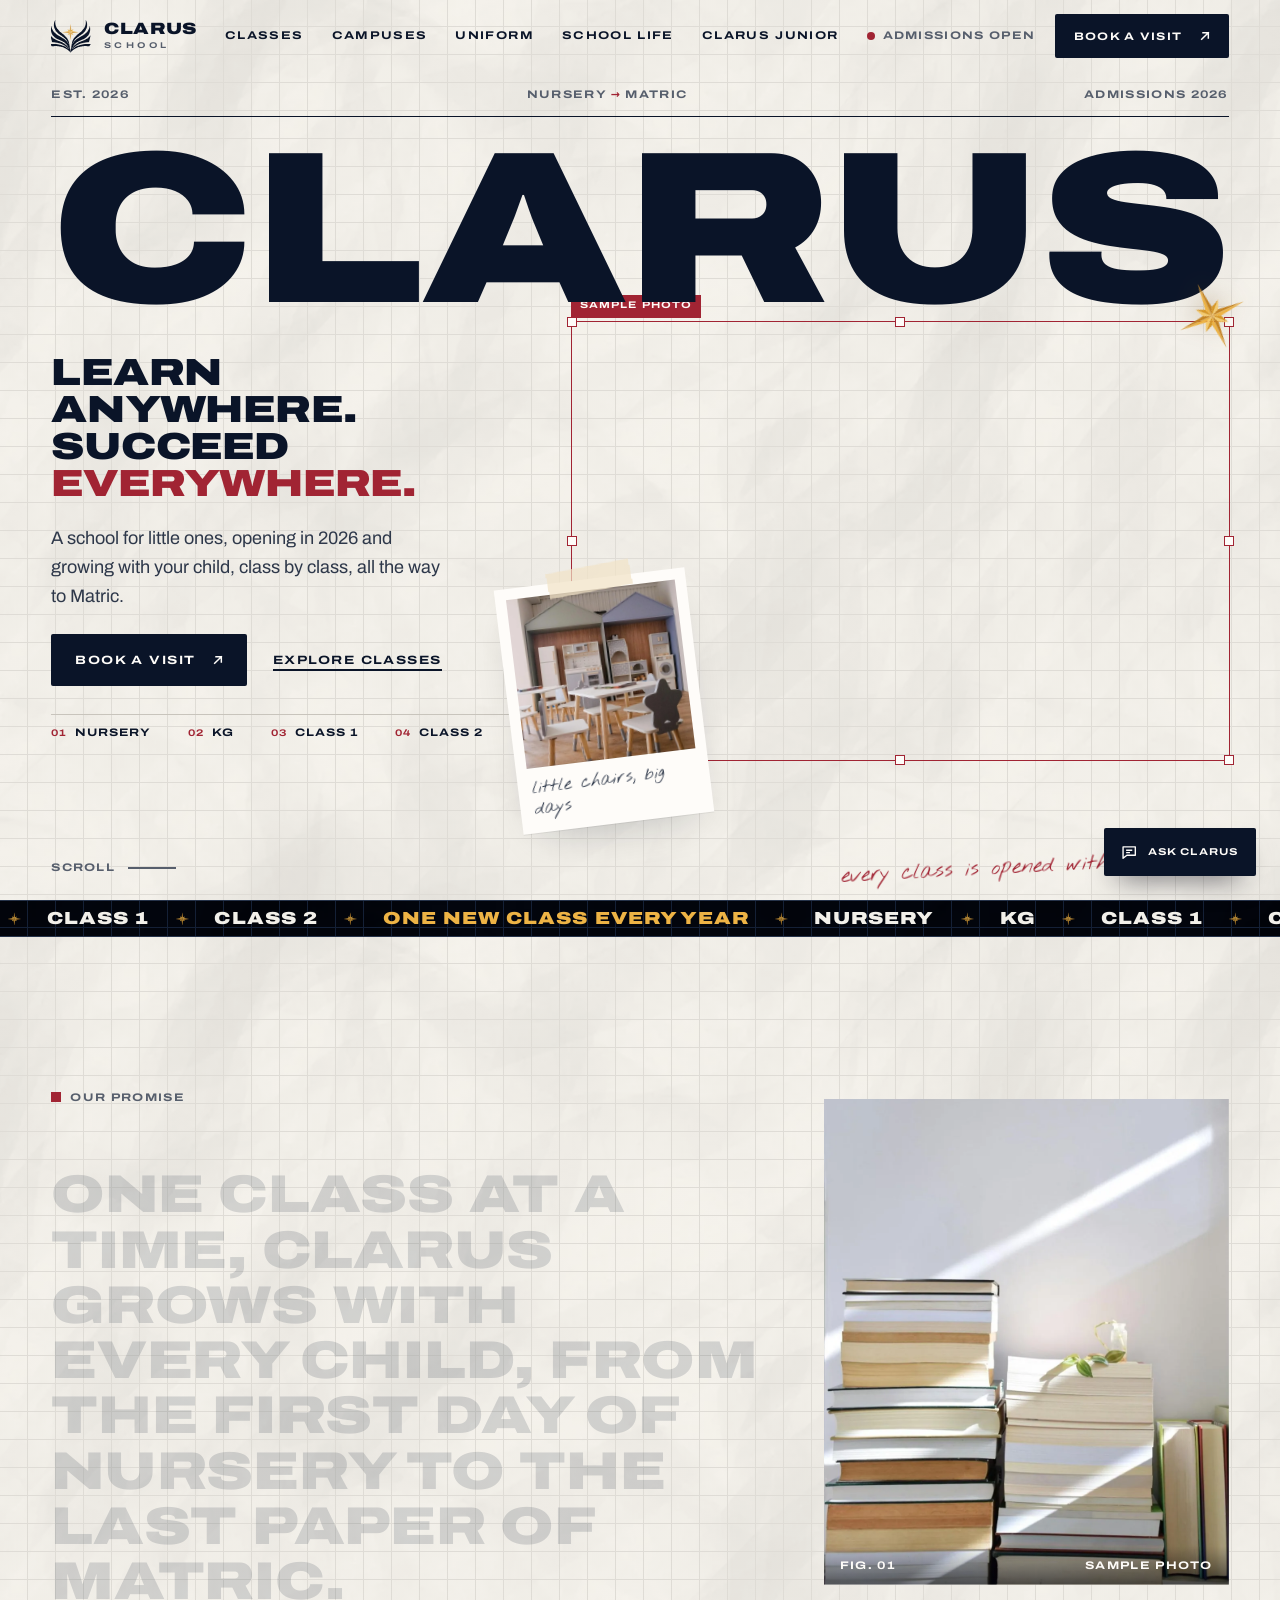
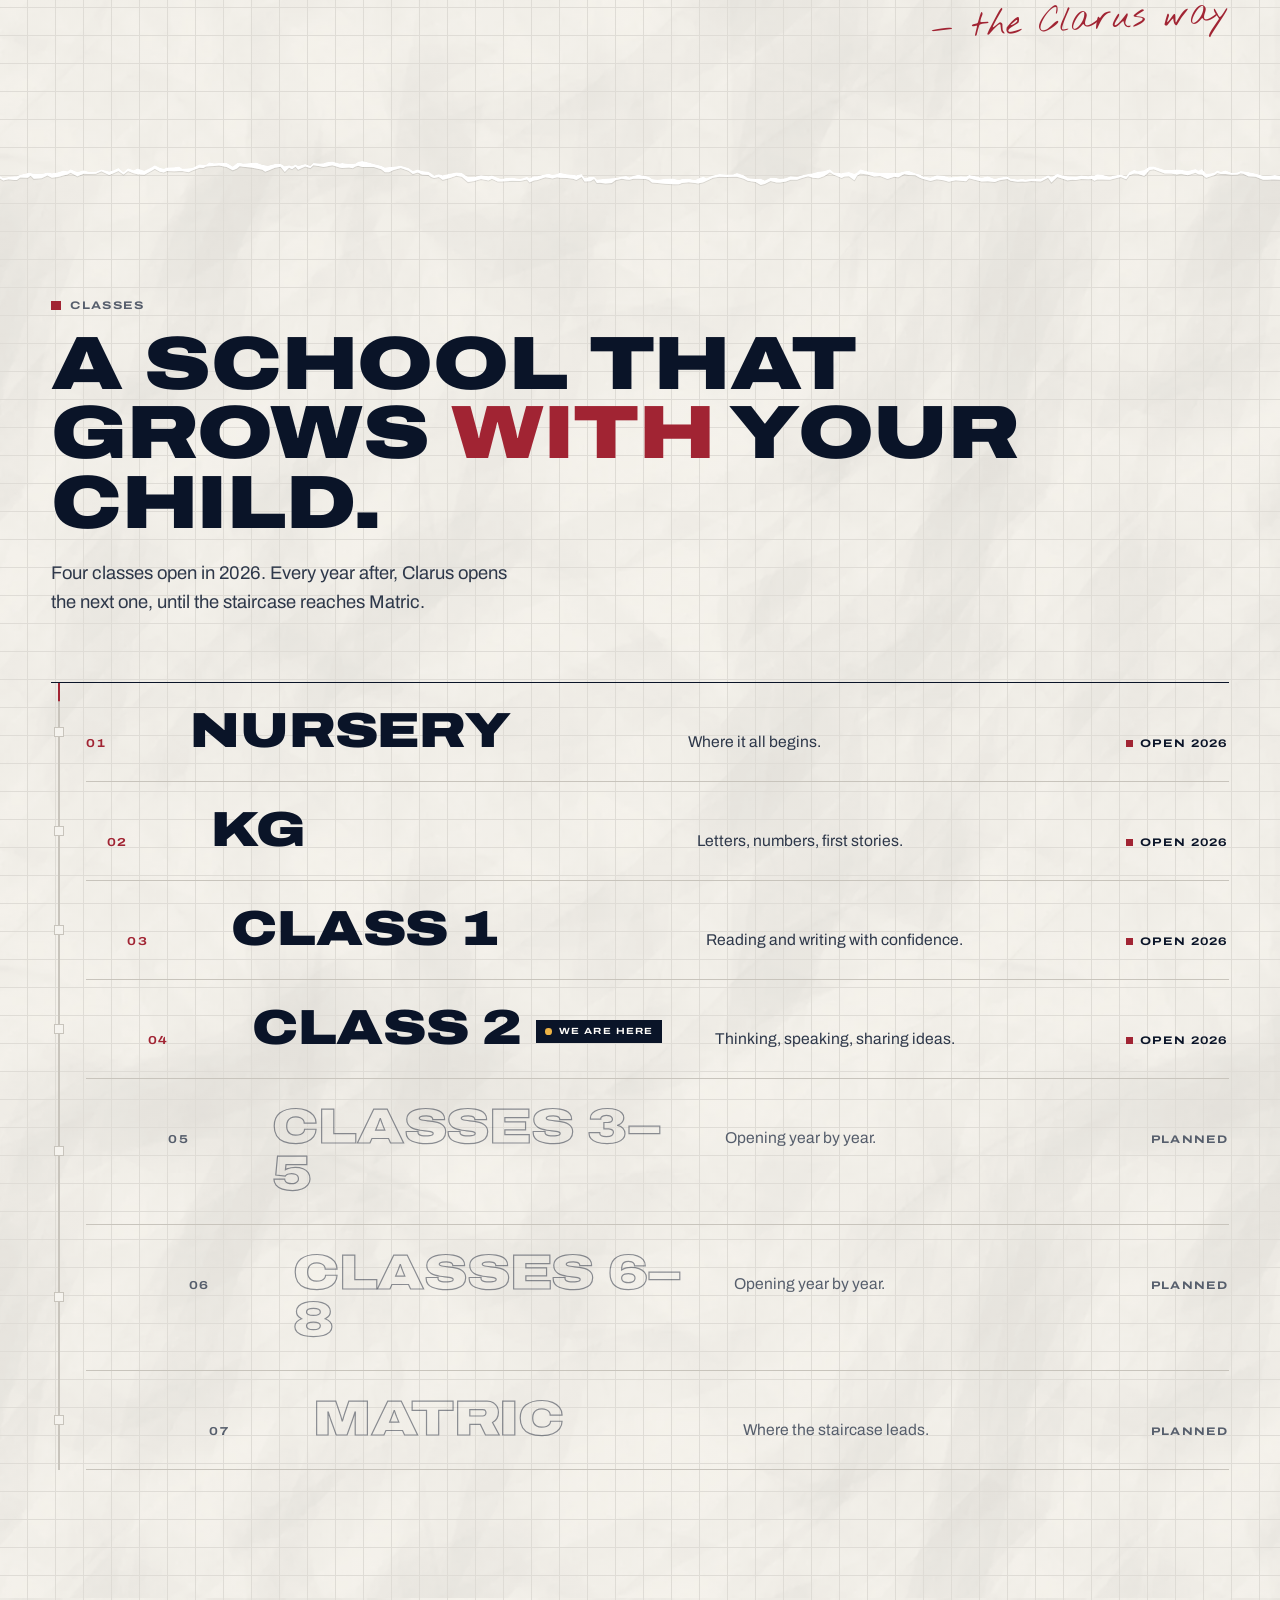
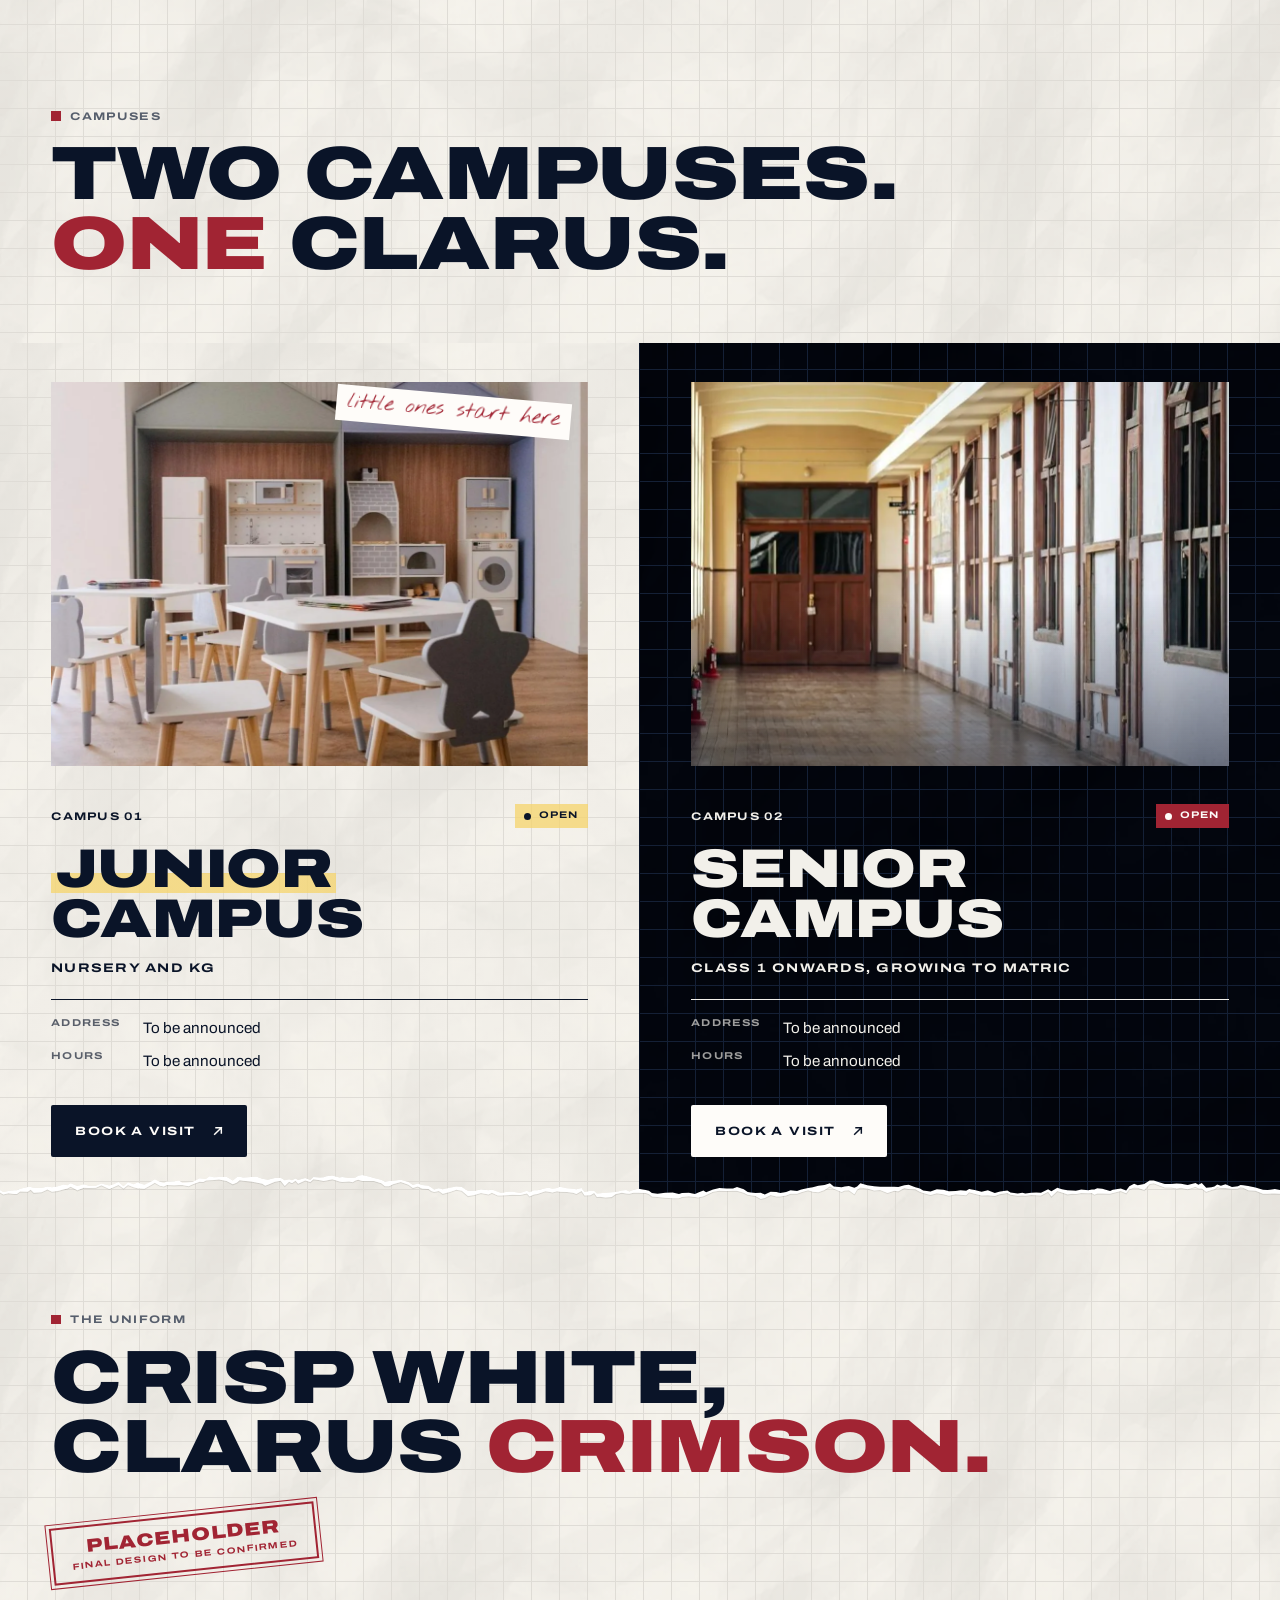
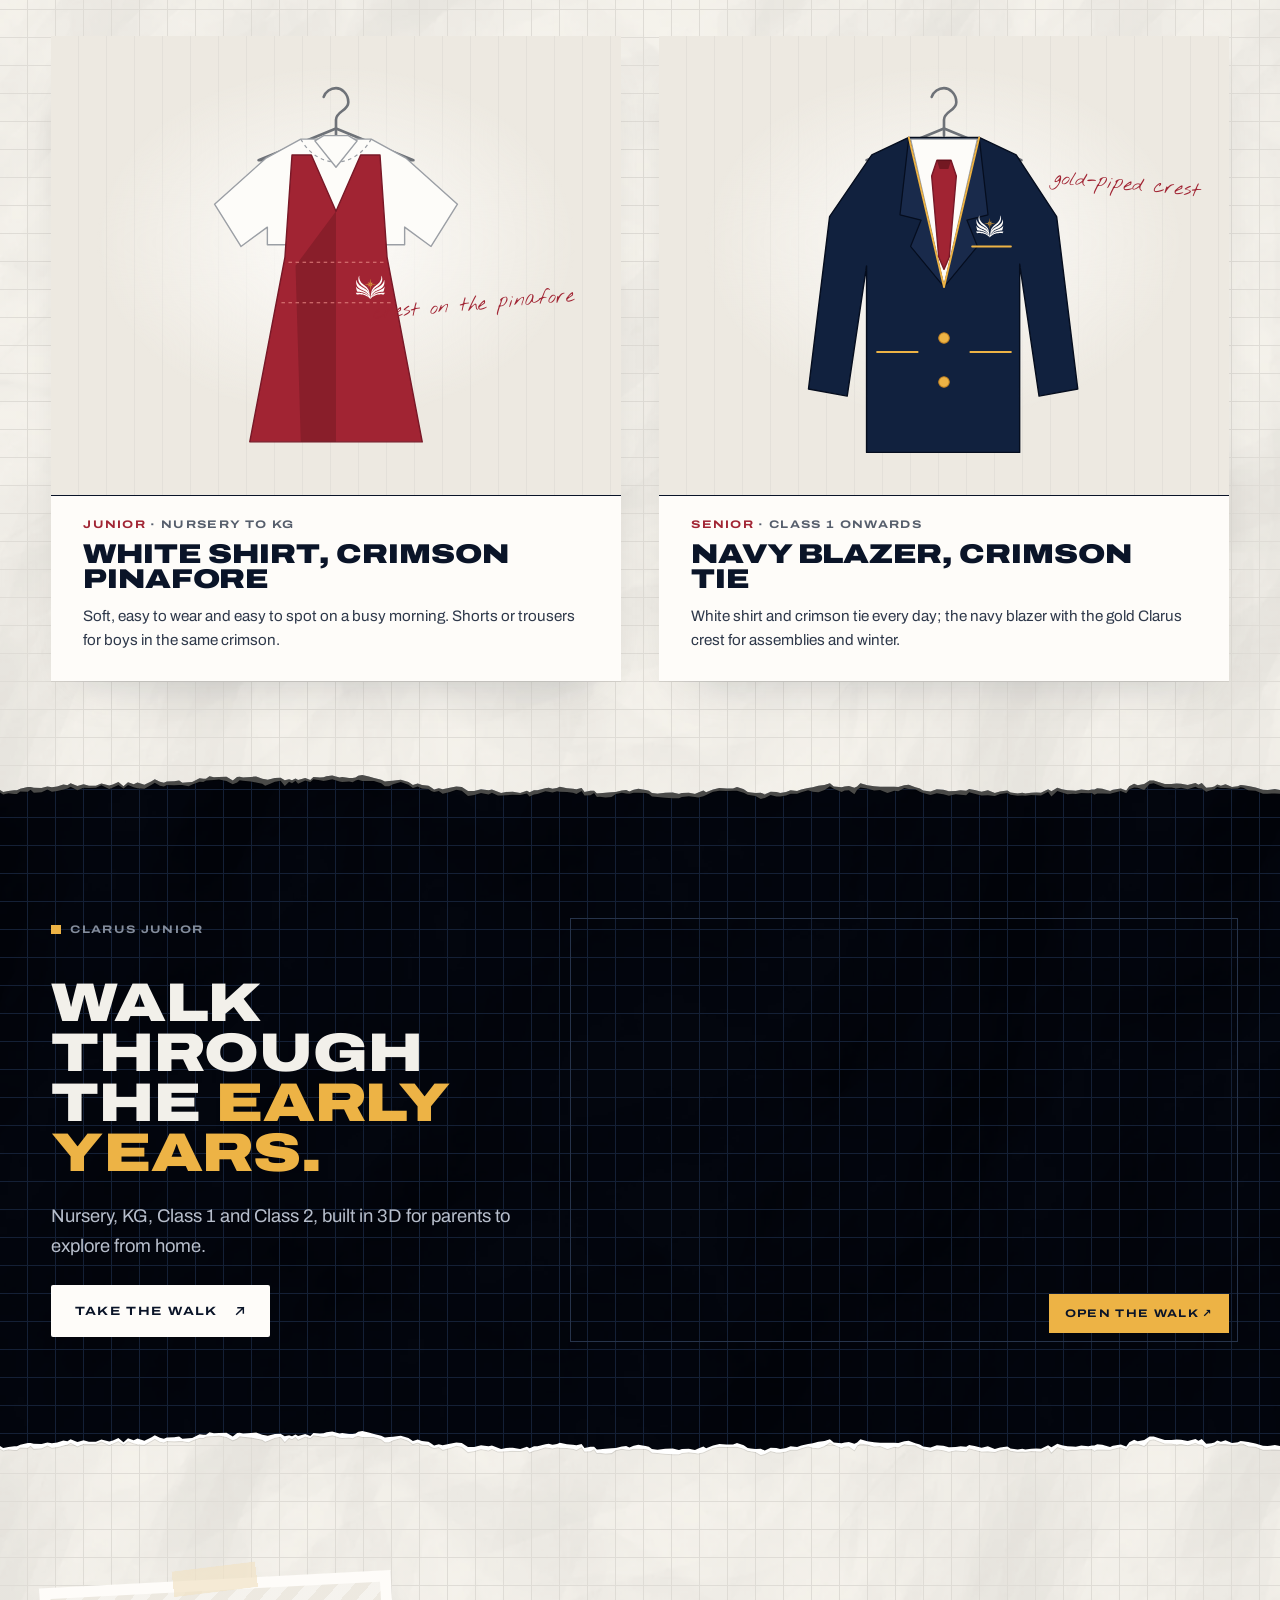
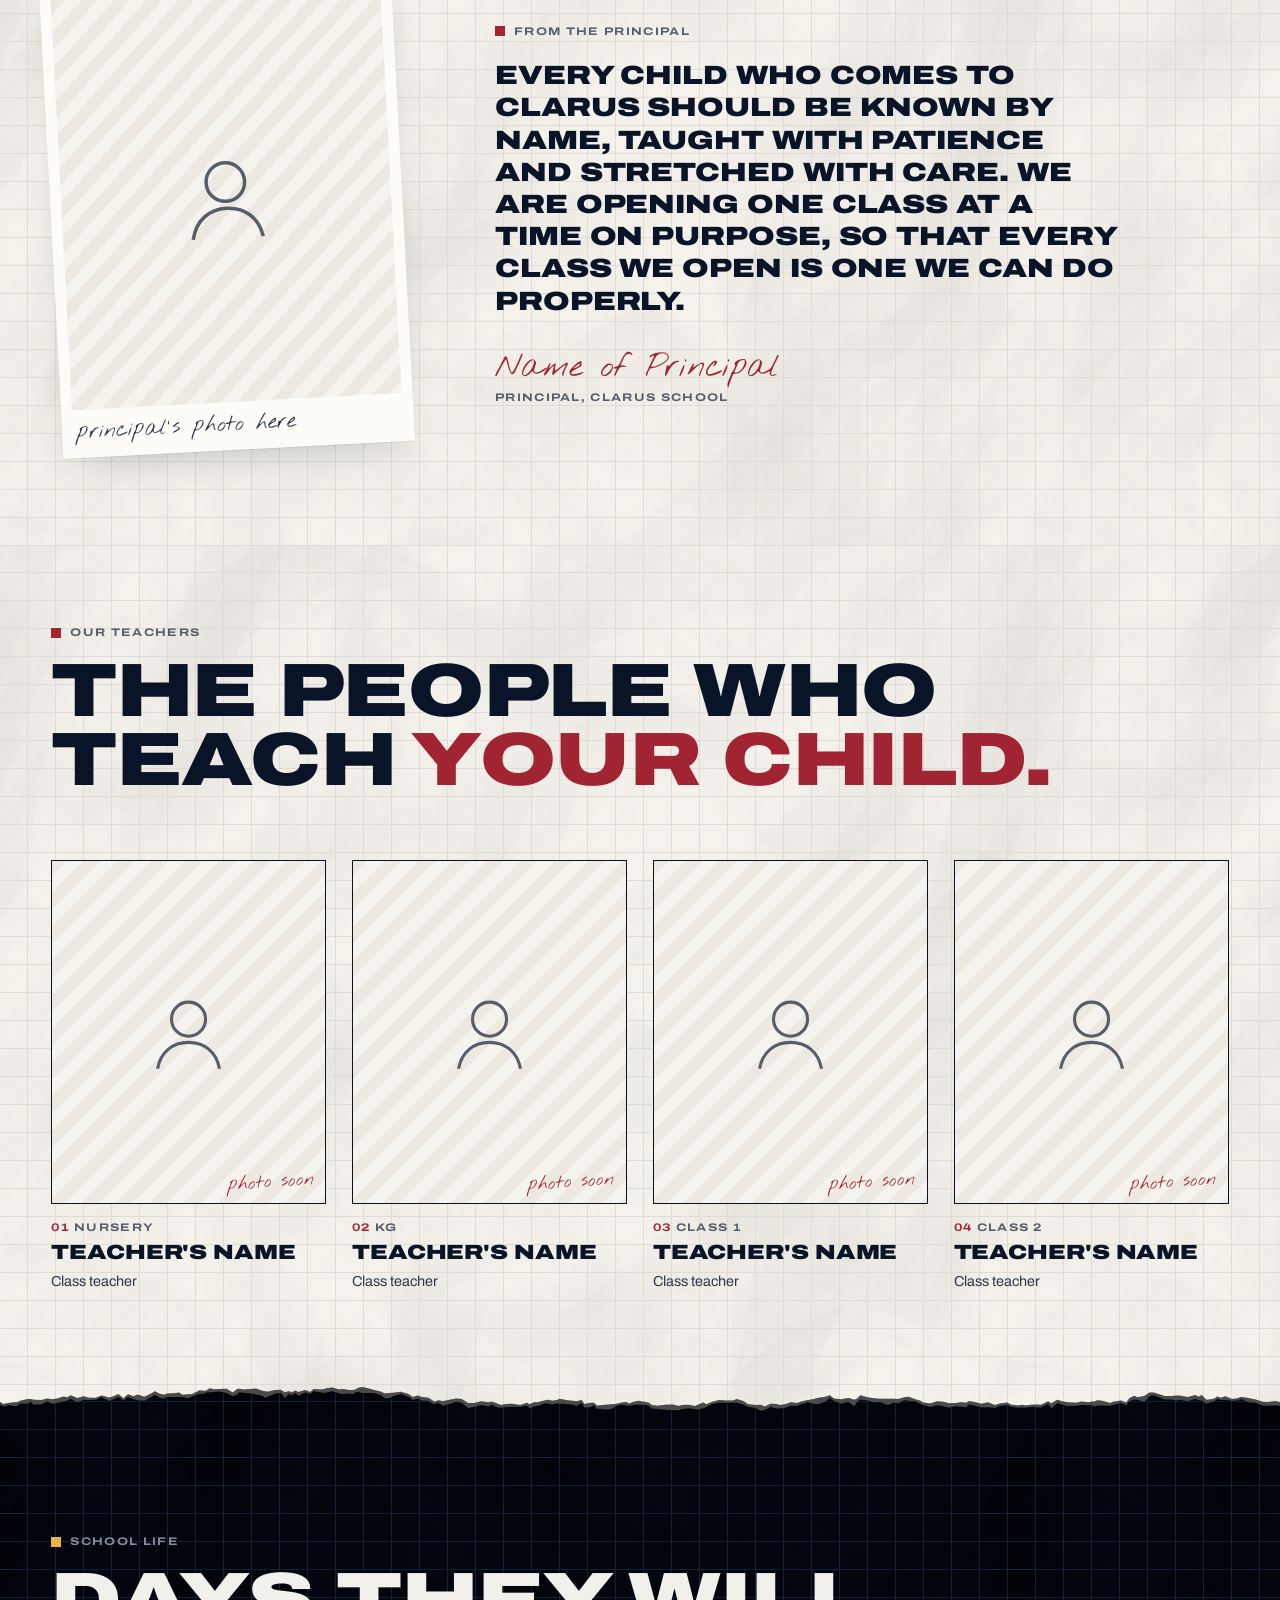
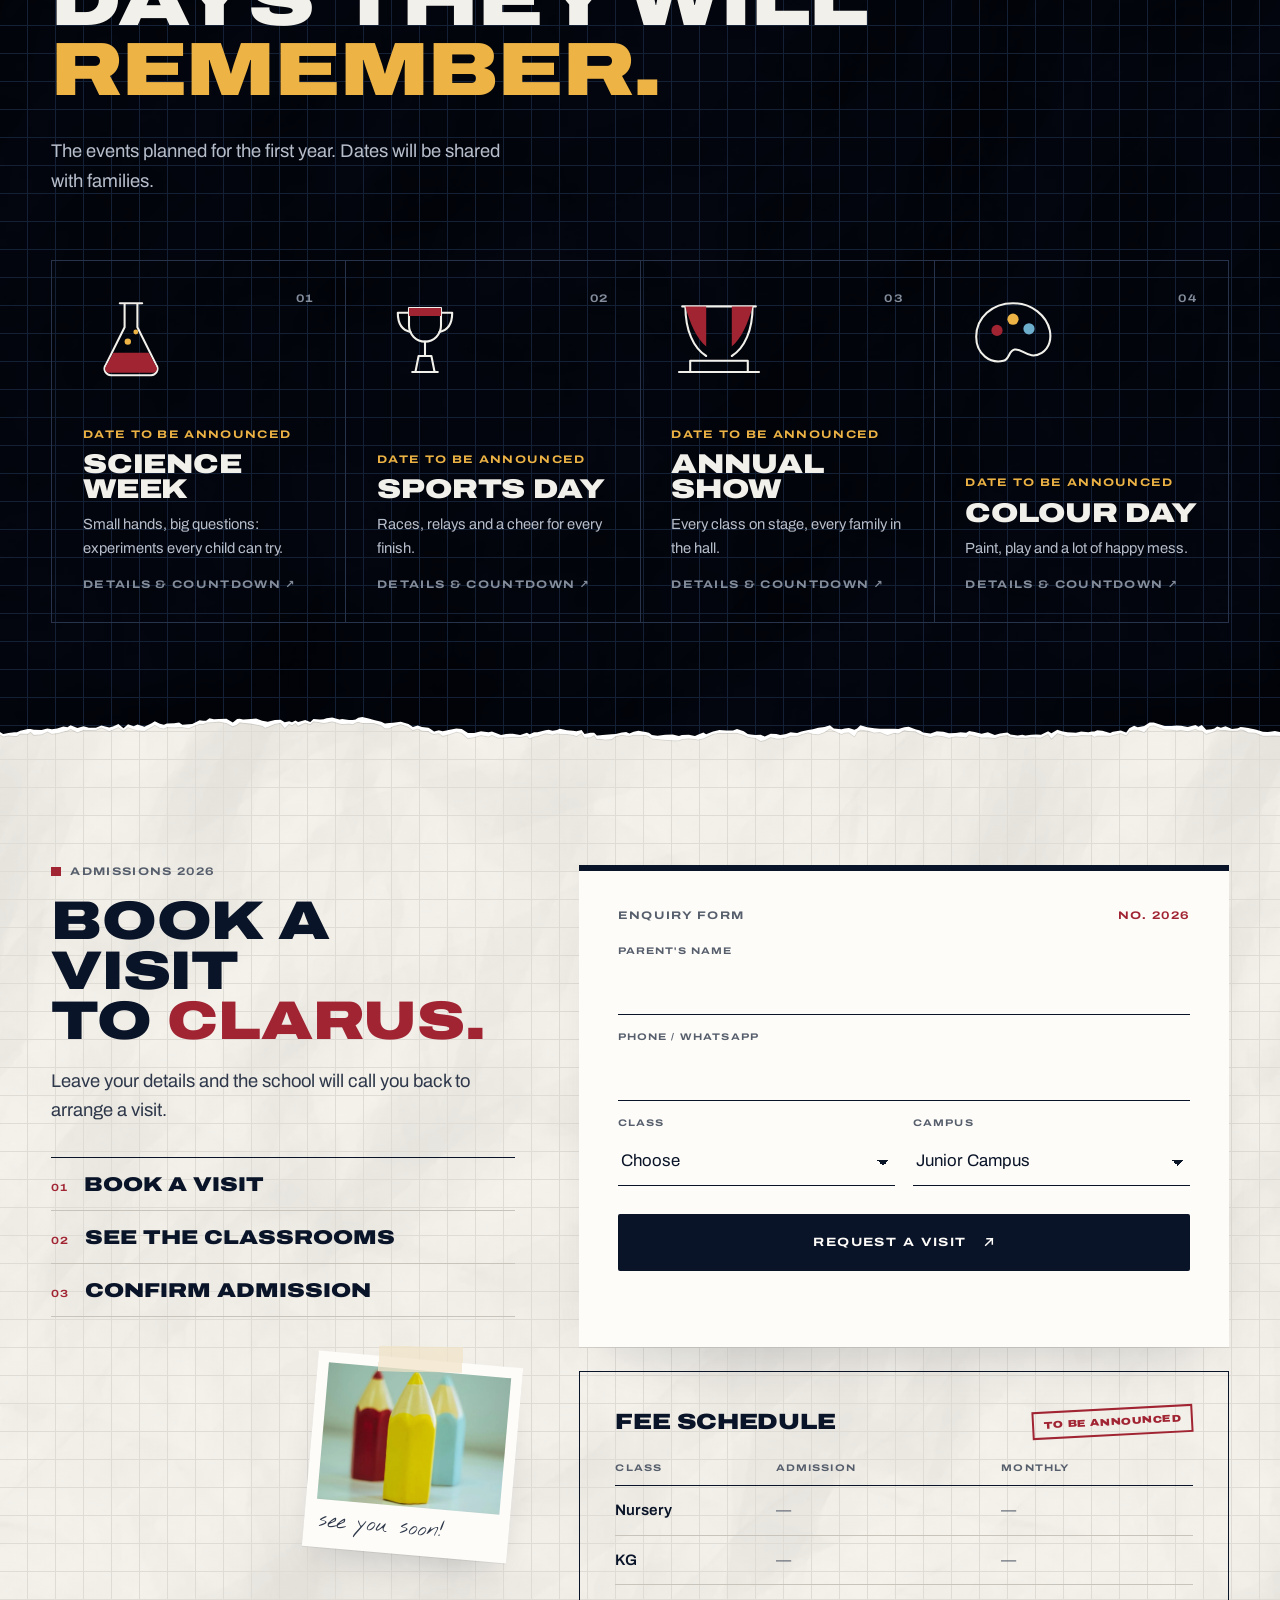
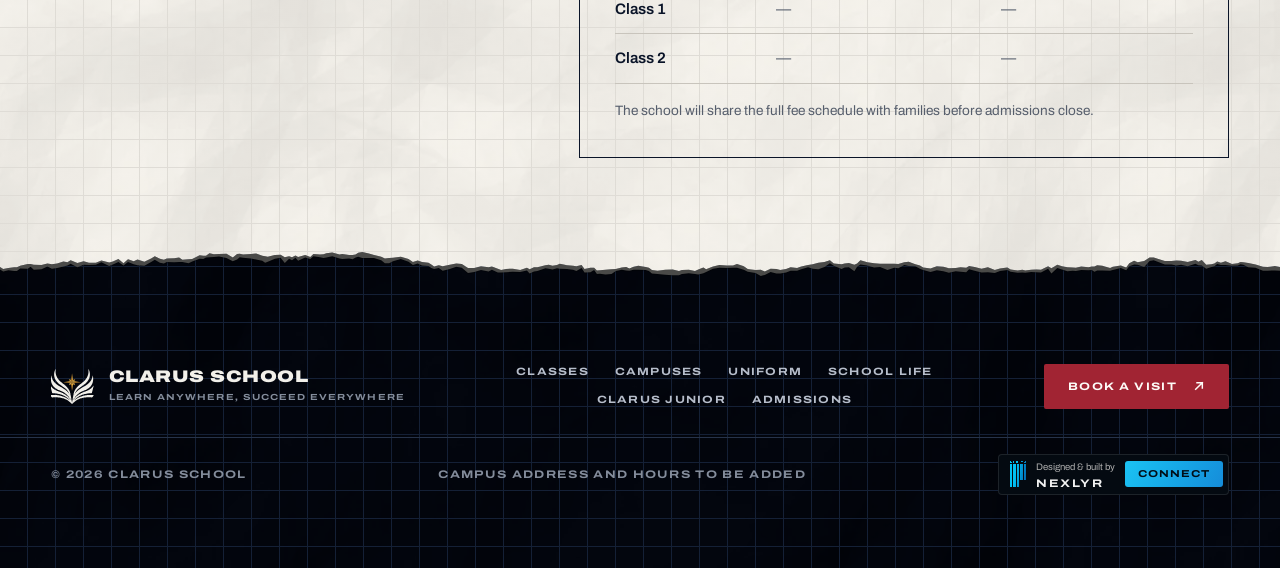
==== index.html @ 959cdb58 "Shared navbar, footer and chat on both pages; Junior walk restyled; classes index; event pop-ups - O" ====
<!DOCTYPE html>
<html lang="en">
<head>
<meta charset="utf-8">
<meta name="viewport" content="width=device-width, initial-scale=1, viewport-fit=cover">
<meta name="robots" content="noindex, nofollow">
<title>Clarus School · Learn Anywhere, Succeed Everywhere</title>
<meta name="description" content="Clarus School. Nursery to Class 2, opening 2026 and growing class by class to Matric. Book a campus visit.">
<meta name="theme-color" content="#F4F1EA">
<link rel="canonical" href="https://clarus.nexlyr.solutions/">
<meta property="og:type" content="website">
<meta property="og:site_name" content="Clarus School">
<meta property="og:locale" content="en_PK">
<meta property="og:url" content="https://clarus.nexlyr.solutions/">
<meta property="og:title" content="Clarus School · Learn Anywhere, Succeed Everywhere">
<meta property="og:description" content="Clarus School. Nursery to Class 2, opening 2026 and growing class by class to Matric. Book a campus visit.">
<meta property="og:image" content="https://clarus.nexlyr.solutions/assets/og.jpg">
<meta property="og:image:secure_url" content="https://clarus.nexlyr.solutions/assets/og.jpg">
<meta property="og:image:type" content="image/jpeg">
<meta property="og:image:width" content="1200">
<meta property="og:image:height" content="630">
<meta property="og:image:alt" content="Clarus School logo: an open book with a gold star, and the words Learn anywhere, succeed everywhere">
<meta name="twitter:card" content="summary_large_image">
<meta name="twitter:title" content="Clarus School · Learn Anywhere, Succeed Everywhere">
<meta name="twitter:description" content="Clarus School. Nursery to Class 2, opening 2026 and growing class by class to Matric. Book a campus visit.">
<meta name="twitter:image" content="https://clarus.nexlyr.solutions/assets/og.jpg">
<link rel="icon" href="/favicon.ico" sizes="48x48">
<link rel="icon" href="/assets/favicon.svg" type="image/svg+xml">
<link rel="apple-touch-icon" href="/apple-touch-icon.png">
<link rel="manifest" href="/site.webmanifest">
<meta name="application-name" content="Clarus School">
<meta name="apple-mobile-web-app-title" content="Clarus">
<script type="application/ld+json">
{"@context":"https://schema.org","@type":"School","name":"Clarus School","url":"https://clarus.nexlyr.solutions/","logo":"https://clarus.nexlyr.solutions/assets/icon-512.png","image":"https://clarus.nexlyr.solutions/assets/og.jpg","slogan":"Learn anywhere, succeed everywhere","foundingDate":"2026","description":"Nursery to Class 2, growing class by class to Matric."}
</script>
<!-- the opening plays once per visit; reduced-motion visitors skip it -->
<script>
(function(){var d=document.documentElement,seen;try{seen=sessionStorage.getItem('clarus-opened')}catch(e){}
d.classList.add('js');if(seen||matchMedia('(prefers-reduced-motion: reduce)').matches)d.classList.add('no-opening');else d.classList.add('opening');})();
</script>
<link rel="preload" href="fonts/archivo-wide-900.woff2" as="font" type="font/woff2" crossorigin>
<link rel="preload" href="fonts/archivo-wide-700.woff2" as="font" type="font/woff2" crossorigin>
<link rel="preload" href="fonts/archivo-400.woff2" as="font" type="font/woff2" crossorigin>
<link rel="preload" as="image" href="assets/photos/classroom-sun.webp" media="(min-width:821px)">
<link rel="preload" as="image" href="assets/photos/classroom-sun-m.webp" media="(max-width:820px)">
<link rel="stylesheet" href="vendor/lenis/lenis.css">
<link rel="stylesheet" href="css/clarus.css">
</head>
<body data-page="home">
<svg class="defs" aria-hidden="true" focusable="false"><defs><path id="cb1" pathLength="100" d="M223.4 295.7C215.9 288.3 214.6 286.9 214.7 286.4C214.8 285.5 213.9 283.0 212.6 280.3C208.7 272.8 207.3 270.3 204.4 265.8C202.3 262.7 201.6 261.7 199.9 259.3C195.8 253.6 183.7 240.7 178.4 236.4C175.2 233.8 175.0 233.6 172.7 231.6C170.4 229.7 168.7 228.5 163.9 224.9C162.1 223.6 160.3 222.3 160.0 222.0C159.2 221.3 156.3 219.4 155.2 218.7C154.3 218.2 153.4 217.6 151.4 216.1C147.1 213.0 142.9 210.2 140.9 208.9C140.2 208.5 139.1 207.7 138.4 207.2C137.7 206.7 136.8 206.0 136.4 205.7C136.0 205.5 134.9 204.7 134.1 204.2C132.5 203.1 128.5 200.3 126.8 198.9C126.3 198.6 125.5 198.0 125.0 197.6C124.5 197.3 123.7 196.7 123.2 196.3C122.7 195.9 121.4 195.0 120.3 194.2C118.1 192.6 113.1 188.7 111.6 187.4C104.0 180.9 96.9 173.8 92.3 168.4C90.8 166.7 89.4 165.0 89.0 164.6C88.7 164.2 88.2 163.6 87.9 163.2C87.6 162.9 86.4 161.3 85.2 159.7C84.0 158.2 82.7 156.5 82.4 156.0C81.3 154.6 78.4 150.0 77.4 148.1C76.9 147.2 76.3 146.2 76.1 146.0C75.5 145.3 71.7 137.7 69.7 133.5C68.5 131.0 66.5 125.9 66.5 125.5C66.5 125.3 66.3 124.7 66.0 124.0C65.8 123.4 65.2 121.6 64.8 120.0C64.3 118.4 63.8 116.6 63.6 115.9C59.9 103.3 59.3 82.1 62.3 68.8C62.4 68.1 62.7 66.8 62.9 65.9C63.4 62.9 64.6 58.8 66.3 54.0C66.4 53.5 66.8 52.7 67.0 52.1C67.2 51.6 67.8 50.2 68.2 49.0C70.9 42.1 74.3 36.3 75.7 36.3C77.3 36.2 77.3 36.3 76.4 41.6C76.1 43.5 75.6 46.2 75.5 47.6C75.1 50.6 74.9 65.9 75.3 68.1C75.4 69.0 75.6 70.9 75.8 72.5C76.0 75.4 77.1 82.3 77.5 84.1C80.6 97.3 85.4 110.1 91.3 120.2C91.8 121.1 92.7 122.9 93.4 124.1C95.0 126.7 96.3 128.7 101.9 136.3C107.1 143.3 116.2 153.4 122.5 159.2C124.2 160.8 126.7 163.1 128.0 164.4C129.3 165.6 131.1 167.2 132.0 167.9C132.8 168.6 134.2 169.7 135.0 170.5C135.9 171.3 136.7 172.0 137.0 172.1C137.2 172.2 138.1 173.0 139.0 173.7C140.0 174.5 141.3 175.6 142.0 176.1C142.7 176.7 143.7 177.5 144.2 177.9C145.7 179.3 145.9 179.5 146.7 179.9C147.1 180.2 148.5 181.3 149.8 182.4C154.1 185.8 159.2 189.8 160.9 191.0C161.1 191.2 161.8 191.7 162.3 192.1C162.8 192.5 164.1 193.6 165.1 194.4C166.2 195.2 167.4 196.2 167.8 196.6C168.6 197.3 171.3 199.6 172.8 200.7C181.5 207.4 194.0 220.1 200.8 229.0C203.4 232.3 205.1 234.6 205.5 235.2C206.4 236.5 209.2 240.7 210.0 242.0C210.5 242.8 211.2 244.0 211.7 244.8C213.3 247.2 215.2 250.4 215.6 251.1C215.8 251.5 216.9 253.8 218.1 256.2C219.2 258.5 220.3 260.8 220.5 261.2C220.6 261.6 221.1 262.8 221.6 264.0C223.4 268.2 224.9 272.4 225.9 275.9C226.1 276.7 226.5 277.8 226.7 278.4C227.1 279.6 228.2 283.9 228.4 284.8C228.5 285.1 228.8 286.5 229.1 287.9C229.4 289.2 230.1 292.3 230.5 294.8C230.9 297.2 231.4 299.6 231.5 300.2C231.9 302.4 232.2 304.3 232.2 304.4C232.1 304.4 228.2 300.5 223.4 295.7Z"/><path id="cb2" pathLength="100" d="M233.4 345.2C226.1 338.0 226.1 338.0 223.8 338.0C221.6 338.0 221.5 338.0 221.3 337.3C221.2 336.9 220.1 334.9 218.8 332.8C217.6 330.8 216.3 328.6 216.0 328.1C215.5 327.1 214.1 325.0 212.9 323.2C212.5 322.6 211.7 321.6 211.2 320.9C210.3 319.4 207.6 315.9 206.3 314.4C205.0 312.8 203.0 310.4 202.2 309.5C197.6 303.9 190.5 297.0 183.8 291.5C183.3 291.1 182.3 290.3 181.6 289.7C179.2 287.7 173.7 283.7 170.2 281.6C169.8 281.3 168.9 280.8 168.4 280.5C167.8 280.1 165.9 278.9 164.0 277.7C162.1 276.6 160.4 275.5 160.1 275.2C159.8 275.0 159.3 274.7 159.0 274.6C158.7 274.5 158.3 274.4 158.1 274.2C156.7 273.1 143.6 266.5 138.8 264.4C137.6 263.9 136.3 263.3 136.0 263.1C135.6 262.9 135.2 262.8 135.0 262.8C134.8 262.8 134.1 262.5 133.4 262.2C132.7 261.8 131.4 261.3 130.5 260.9C129.6 260.5 128.3 259.9 127.6 259.6C126.9 259.3 125.1 258.5 123.6 257.9C122.1 257.2 120.0 256.3 118.9 255.8C117.8 255.3 115.9 254.5 114.8 254.0C113.6 253.6 112.3 253.0 111.9 252.9C108.1 251.2 106.1 250.3 104.6 249.6C98.4 246.7 97.1 246.1 94.9 244.9C93.5 244.2 92.1 243.5 91.8 243.2C91.5 243.0 91.1 242.8 90.9 242.8C90.8 242.8 89.8 242.2 88.7 241.5C87.5 240.9 85.2 239.5 83.5 238.5C81.8 237.5 80.0 236.3 79.5 236.0C77.1 234.4 76.4 233.9 75.0 232.9C74.2 232.2 73.0 231.4 72.3 230.9C68.3 228.2 58.4 219.1 54.5 214.4C53.6 213.4 52.5 212.1 52.0 211.6C50.0 209.3 44.3 201.1 43.1 198.8C42.9 198.3 42.5 197.7 42.4 197.5C42.0 197.0 40.8 194.9 39.1 191.4C38.3 189.9 37.6 188.4 37.5 188.2C37.3 187.9 37.1 187.3 36.9 186.8C36.7 186.3 36.0 184.5 35.3 182.8C32.4 175.8 30.5 169.2 28.8 160.0C27.5 153.3 27.0 149.6 26.7 145.5C26.1 135.7 26.7 122.2 28.1 112.1C28.5 109.3 28.7 108.5 29.5 104.4C29.8 103.0 30.0 101.8 30.0 101.7C30.0 101.3 31.2 101.5 31.6 101.9C31.8 102.2 32.0 103.0 32.1 103.8C33.1 112.1 36.8 125.6 39.8 132.1C40.0 132.7 40.3 133.3 40.3 133.6C40.3 133.8 40.4 134.0 40.5 134.1C40.6 134.2 40.9 134.8 41.2 135.6C42.0 137.6 47.5 148.5 49.2 151.5C50.0 152.7 52.3 156.1 53.5 157.8C53.8 158.1 54.3 158.8 54.6 159.2C58.0 164.0 64.0 171.0 70.2 177.2C74.5 181.6 79.6 186.1 82.9 188.6C83.6 189.2 84.8 190.1 85.5 190.7C86.3 191.4 88.1 192.7 89.5 193.8C90.9 194.8 92.6 196.0 93.1 196.4C93.7 196.8 95.2 197.9 96.5 198.7C97.8 199.6 99.2 200.6 99.6 200.8C100.0 201.1 100.9 201.7 101.6 202.2C102.3 202.6 103.3 203.3 103.8 203.6C104.6 204.3 106.0 205.1 111.4 208.5C116.4 211.6 117.1 212.0 118.6 212.9C119.4 213.4 120.3 213.9 120.5 214.0C121.4 214.5 128.3 218.4 130.2 219.4C131.4 220.1 132.9 220.9 133.6 221.4C134.3 221.8 135.7 222.7 136.8 223.3C137.8 223.8 139.3 224.7 140.1 225.2C142.3 226.4 142.8 226.7 143.1 226.7C143.2 226.7 143.6 227.0 144.0 227.3C145.2 228.3 150.2 231.3 153.0 232.9C153.6 233.3 154.3 233.7 154.7 234.0C155.0 234.3 155.4 234.5 155.5 234.5C156.0 234.5 161.5 237.9 167.7 242.1C171.2 244.5 174.4 246.6 174.8 246.9C175.3 247.2 176.0 247.6 176.4 248.0C177.5 248.8 181.5 251.8 182.2 252.3C188.7 256.7 199.9 267.6 207.6 276.9C208.2 277.7 210.0 280.2 211.4 282.4C214.1 286.4 214.1 286.4 223.3 295.6C232.5 304.9 232.5 304.9 232.7 306.9C233.2 310.2 234.1 315.1 235.3 320.9C235.7 322.9 236.2 325.3 236.3 326.1C236.4 326.9 236.6 327.6 236.6 327.7C236.7 327.8 236.9 329.1 237.1 330.5C237.4 332.0 237.8 334.4 238.0 335.9C238.3 337.4 238.6 339.3 238.8 340.1C238.9 340.9 239.2 342.6 239.4 343.9C239.6 345.1 239.8 347.0 240.0 348.0C240.2 349.0 240.4 350.4 240.5 351.1C240.7 351.8 240.7 352.4 240.7 352.4C240.6 352.4 237.3 349.2 233.4 345.2Z"/><path id="cb3" pathLength="100" d="M220.0 354.3C219.4 353.5 217.7 351.6 216.2 350.1C208.4 342.1 207.0 340.7 205.0 339.0C203.8 337.9 202.4 336.7 201.8 336.3C201.1 335.8 199.8 334.7 198.8 333.7C197.7 332.8 195.3 330.9 193.4 329.5C191.4 328.1 188.8 326.1 187.4 325.1C186.1 324.1 184.4 322.9 183.7 322.6C183.0 322.2 182.2 321.8 181.9 321.5C181.4 321.1 176.8 318.3 175.3 317.5C174.8 317.2 174.4 317.0 174.2 316.8C173.9 316.6 168.5 313.7 167.1 313.1C166.7 312.9 166.0 312.5 165.5 312.2C165.0 311.9 163.3 311.1 161.8 310.3C160.2 309.6 158.5 308.8 158.0 308.5C156.2 307.5 146.3 303.4 142.9 302.3C142.2 302.0 139.8 301.2 137.6 300.4C135.4 299.6 132.9 298.7 132.1 298.5C131.3 298.2 129.9 297.8 129.1 297.5C128.3 297.2 127.4 296.9 127.1 296.8C126.4 296.6 121.9 295.3 120.4 294.9C118.2 294.2 115.3 293.5 113.7 293.1C112.8 293.0 110.1 292.4 107.6 291.8C100.8 290.3 97.5 289.6 93.5 288.9C91.5 288.5 89.2 288.1 88.4 287.9C86.9 287.6 84.9 287.3 77.5 286.3C75.5 286.0 73.4 285.7 72.9 285.6C68.9 285.1 60.6 284.3 53.8 283.8C38.9 282.6 40.2 282.8 39.9 281.4C39.8 281.0 39.5 280.1 39.4 279.4C38.9 277.8 36.6 268.4 36.1 266.3C35.9 265.4 35.6 264.1 35.4 263.5C35.2 262.9 34.9 261.8 34.7 261.1C34.3 259.2 34.1 258.4 33.1 254.4C32.1 250.7 29.6 240.8 28.3 234.8C28.1 234.3 27.7 232.3 27.2 230.4C26.7 228.4 26.0 225.6 25.6 224.0C25.3 222.4 24.8 220.5 24.6 219.8C24.3 218.4 23.4 214.9 23.0 213.2C22.9 212.8 22.6 211.5 22.3 210.4C21.8 208.5 21.8 207.8 22.3 207.8C22.4 207.8 22.5 207.5 22.5 207.1C22.5 205.9 22.7 205.7 23.5 206.5C23.9 206.9 24.3 207.3 24.3 207.4C24.3 207.5 24.9 208.3 25.7 209.2C26.5 210.0 27.5 211.3 28.1 211.9C29.4 213.6 31.8 216.5 33.5 218.6C36.3 222.0 45.7 230.8 50.5 234.7C55.5 238.7 56.7 239.5 60.1 241.8C61.9 243.0 63.7 244.2 64.1 244.5C70.1 248.6 82.3 255.1 93.2 260.0C94.1 260.5 95.3 261.0 95.9 261.2C96.4 261.5 97.4 261.9 98.1 262.2C98.8 262.5 100.2 263.1 101.2 263.5C104.3 264.8 104.6 264.9 106.0 265.5C107.3 266.0 110.2 267.1 113.4 268.2C115.1 268.9 117.1 269.6 118.8 270.3C119.5 270.5 121.3 271.2 122.8 271.7C126.8 273.2 131.6 275.2 134.8 276.7C135.8 277.2 136.9 277.7 137.2 277.8C137.6 277.9 138.8 278.4 140.0 278.9C141.2 279.4 142.5 279.9 142.9 280.1C143.3 280.2 143.8 280.5 144.0 280.7C144.2 280.8 144.5 281.0 144.6 281.0C144.8 281.0 145.4 281.3 146.1 281.6C146.8 281.9 148.3 282.6 149.5 283.1C150.7 283.6 151.8 284.2 152.0 284.4C152.2 284.5 153.7 285.3 155.2 286.1C158.7 287.8 161.6 289.3 162.5 290.0C162.9 290.3 163.3 290.5 163.4 290.5C163.5 290.5 164.3 290.9 165.1 291.4C167.8 293.0 171.1 295.1 172.5 296.0C173.3 296.5 174.3 297.1 174.7 297.3C175.1 297.6 175.9 298.1 176.5 298.5C177.1 298.9 177.9 299.4 178.3 299.7C178.7 299.9 179.4 300.4 179.8 300.8C180.2 301.1 181.3 301.9 182.1 302.5C186.0 305.3 191.2 309.2 192.0 310.0C192.6 310.5 193.4 311.2 193.9 311.7C202.4 318.7 215.0 331.6 218.8 337.1C219.5 338.1 222.4 341.5 222.6 341.5C222.9 341.5 222.8 340.5 222.4 339.8C221.5 338.0 221.5 338.0 223.9 338.0C226.1 338.0 226.1 338.0 229.6 341.5L233.1 345.0L227.7 350.4C221.5 356.6 221.7 356.5 220.0 354.3Z"/><path id="cb4" pathLength="100" d="M245.6 397.6C244.9 396.7 243.7 395.3 242.5 394.0C242.0 393.5 240.1 391.4 238.3 389.3C236.4 387.2 234.8 385.4 234.6 385.3C234.4 385.2 232.9 383.8 231.1 382.1C229.3 380.4 227.5 378.8 227.1 378.5C226.7 378.1 224.9 376.6 223.1 375.1C217.1 370.0 214.8 368.3 209.9 364.9C208.8 364.2 207.7 363.4 207.5 363.2C207.3 362.9 207.1 362.8 206.9 362.8C206.8 362.8 205.4 361.9 203.9 360.9C197.3 356.6 185.3 350.0 178.8 347.2C177.7 346.8 176.7 346.4 176.5 346.2C174.6 345.3 169.9 343.3 168.0 342.6C166.7 342.2 163.8 341.1 161.5 340.3C156.9 338.6 151.3 336.8 150.8 336.8C150.7 336.8 149.5 336.4 148.2 336.0C145.5 335.2 145.3 335.2 138.4 333.4C132.3 331.9 128.6 331.0 124.4 330.3C122.7 330.0 120.8 329.6 120.1 329.5C118.4 329.2 114.1 328.6 109.8 328.1C107.8 327.9 105.5 327.6 104.6 327.5C96.3 326.1 73.5 325.7 61.1 326.6C53.7 327.2 42.7 328.4 40.6 328.8C39.2 329.1 39.0 329.1 38.4 329.0C38.1 329.0 36.2 326.8 34.1 324.0C33.1 322.6 32.2 321.3 31.3 320.1C29.3 317.3 28.8 316.6 27.2 314.6C26.3 313.4 25.3 312.0 25.0 311.6C24.6 311.2 23.8 310.0 23.0 308.9C22.3 307.8 21.5 306.5 21.2 306.1C20.6 305.3 20.6 304.0 21.1 303.1C21.4 302.7 21.7 302.6 24.0 302.5C25.5 302.5 28.1 302.4 29.9 302.3C34.6 302.0 69.1 302.1 73.9 302.5C79.0 302.8 85.7 303.5 87.8 303.8C88.6 303.9 91.2 304.2 93.4 304.5C95.6 304.8 98.4 305.2 99.8 305.4C101.1 305.6 102.5 305.8 102.9 305.8C108.5 306.7 115.4 308.0 125.8 310.3C127.9 310.8 130.2 311.4 135.0 312.9C137.1 313.5 140.1 314.4 141.5 314.8C146.1 316.1 147.0 316.4 152.1 318.2C158.1 320.3 158.6 320.5 161.0 321.5C162.0 321.9 163.4 322.5 164.1 322.7C164.8 323.0 165.6 323.3 165.9 323.5C167.0 324.0 170.9 325.8 172.2 326.3C175.7 327.6 191.4 335.9 196.0 338.9C197.3 339.7 199.3 341.0 200.5 341.7C203.5 343.6 204.1 344.0 206.5 345.7C207.7 346.6 208.9 347.4 209.3 347.6C209.7 347.8 210.6 348.5 211.3 349.0C212.0 349.6 213.4 350.6 214.4 351.4C215.3 352.1 217.2 353.6 218.5 354.7C220.7 356.6 221.5 357.1 221.5 356.5C221.5 356.4 221.4 356.2 221.2 356.0C221.0 355.8 221.1 355.8 221.6 355.8C222.3 355.8 223.2 354.9 227.8 350.4L233.1 345.0L237.1 349.0C240.2 352.1 241.0 353.0 241.0 353.6C241.0 354.0 241.2 355.0 241.4 356.0C242.1 359.7 242.3 360.7 242.5 362.0C242.6 362.8 243.2 366.4 243.9 370.1C244.5 373.8 245.1 377.4 245.3 378.1C245.4 378.8 245.6 380.4 245.9 381.8C246.6 385.8 246.3 398.6 245.6 397.6Z"/><path id="cstar-o" pathLength="100" d="M246.25 78.00L255.43 147.83L278.78 137.47L268.42 160.82L338.25 170.00L268.42 179.18L278.78 202.53L255.43 192.17L246.25 262.00L237.07 192.17L213.72 202.53L224.08 179.18L154.25 170.00L224.08 160.82L213.72 137.47L237.07 147.83Z"/><g id="cstar"><path class="sl" d="M246.25 170.0L246.25 78.00L255.43 147.83Z"/><path class="sdx" d="M246.25 170.0L255.43 147.83L278.78 137.47Z"/><path class="slx" d="M246.25 170.0L278.78 137.47L268.42 160.82Z"/><path class="sl" d="M246.25 170.0L268.42 160.82L338.25 170.00Z"/><path class="sd" d="M246.25 170.0L338.25 170.00L268.42 179.18Z"/><path class="slx" d="M246.25 170.0L268.42 179.18L278.78 202.53Z"/><path class="sdx" d="M246.25 170.0L278.78 202.53L255.43 192.17Z"/><path class="sl" d="M246.25 170.0L255.43 192.17L246.25 262.00Z"/><path class="sd" d="M246.25 170.0L246.25 262.00L237.07 192.17Z"/><path class="sdx" d="M246.25 170.0L237.07 192.17L213.72 202.53Z"/><path class="slx" d="M246.25 170.0L213.72 202.53L224.08 179.18Z"/><path class="sd" d="M246.25 170.0L224.08 179.18L154.25 170.00Z"/><path class="sl" d="M246.25 170.0L154.25 170.00L224.08 160.82Z"/><path class="sdx" d="M246.25 170.0L224.08 160.82L213.72 137.47Z"/><path class="slx" d="M246.25 170.0L213.72 137.47L237.07 147.83Z"/><path class="sd" d="M246.25 170.0L237.07 147.83L246.25 78.00Z"/></g><g id="cwing"><use href="#cb1"/><use href="#cb2"/><use href="#cb3"/><use href="#cb4"/></g><symbol id="cmark" viewBox="14 6 465 398"><g class="mk-pages"><use href="#cwing"/><use href="#cwing" transform="translate(492.5 0) scale(-1 1)"/></g><use href="#cstar"/></symbol></defs></svg>
<a class="skip" href="#main">Skip to content</a>

<!-- ═══════════ OPENING ═══════════ -->
<div class="pre" id="pre" aria-hidden="true">
  <div class="pre-sheet pre-top paper"></div>
  <div class="pre-sheet pre-bot paper"></div>
  <div class="pre-stage">
    <p class="lbl pre-k pre-k1">The Clarus School</p>
    <p class="lbl pre-k pre-k2">Est. 2026</p>
    <svg class="pre-mark" viewBox="14 6 465 398">
      <g class="pre-pages">
        <use href="#cb1"/><use href="#cb2"/><use href="#cb3"/><use href="#cb4"/>
        <g transform="translate(492.5 0) scale(-1 1)"><use href="#cb1"/><use href="#cb2"/><use href="#cb3"/><use href="#cb4"/></g>
      </g>
      <g class="pre-star"><use href="#cstar"/></g>
    </svg>
    <p class="pre-word" aria-label="Clarus"><span>C</span><span>L</span><span>A</span><span>R</span><span>U</span><span>S</span></p>
    <p class="pre-tag"><span>Learn anywhere</span><i></i><span>Succeed everywhere</span></p>
    <div class="pre-foot">
      <p class="lbl">Opening the doors</p>
      <div class="pre-bar"><i id="pre-bar"></i></div>
      <p class="pre-num num" id="pre-num">000</p>
    </div>
  </div>
</div>

<!-- shared navbar: the same bar on every page (built in by src/build.py) -->
<header class="nav" id="nav">
  <a class="brand" href="/" aria-label="Clarus School, home">
    <svg class="brand-mark" viewBox="14 6 465 398" aria-hidden="true"><use href="#cmark"/></svg>
    <span class="brand-word">Clarus<small>School</small></span>
  </a>
  <nav class="links" aria-label="Main">
    <a href="/#classes" data-sec="classes">Classes</a>
    <a href="/#campuses" data-sec="campuses">Campuses</a>
    <a href="/#uniform" data-sec="uniform">Uniform</a>
    <a href="/#life" data-sec="life">School life</a>
    <a href="/junior" data-page="junior">Clarus Junior</a>
  </nav>
  <div class="nav-end">
    <p class="lbl nav-open"><i class="live"></i>Admissions open</p>
    <a class="btn nav-cta" href="/#admissions">Book a visit<svg class="arw" viewBox="0 0 24 24" aria-hidden="true"><path d="M7 17 17 7M9 7h8v8"/></svg></a>
    <button class="menu-btn" id="menu-btn" type="button" aria-expanded="false" aria-controls="menu-pop" aria-label="Open menu"><span class="lbl">Menu</span><i></i></button>
  </div>
  <div class="menu-pop" id="menu-pop" hidden>
    <nav aria-label="Menu">
      <a href="/#classes"><small>01</small>Classes</a>
      <a href="/#campuses"><small>02</small>Campuses</a>
      <a href="/#uniform"><small>03</small>Uniform</a>
      <a href="/#life"><small>04</small>School life</a>
      <a href="/#admissions"><small>05</small>Admissions</a>
      <a href="/junior" data-page="junior"><small>06</small>Clarus Junior</a>
    </nav>
    <a class="btn btn-wide" href="/#admissions">Book a visit<svg class="arw" viewBox="0 0 24 24" aria-hidden="true"><path d="M7 17 17 7M9 7h8v8"/></svg></a>
  </div>
</header>


<main id="main">

<!-- ═══════════ 1 · HERO ═══════════ -->
<section class="hero paper" id="top">
  <div class="hero-labels" aria-hidden="true">
    <span class="lbl">Est. 2026</span>
    <span class="lbl">Nursery <b>→</b> Matric</span>
    <span class="lbl">Admissions 2026</span>
  </div>

  <h1 class="hero-word" aria-label="Clarus School. Learn anywhere, succeed everywhere.">
    <span class="hw" aria-hidden="true"><span>C</span><span>L</span><span>A</span><span>R</span><span>U</span><span>S</span></span>
  </h1>

  <div class="hero-grid">
    <div class="hero-copy">
      <p class="hero-tag" aria-hidden="true"><span class="ln"><span>Learn anywhere.</span></span><span class="ln"><span>Succeed <em>everywhere.</em></span></span></p>
      <p class="hero-p">A school for little ones, opening in 2026 and growing with your child, class by class, all the way to Matric.</p>
      <div class="hero-ctas">
        <a class="btn" href="#admissions">Book a visit<svg class="arw" viewBox="0 0 24 24" aria-hidden="true"><path d="M7 17 17 7M9 7h8v8"/></svg></a>
        <a class="link" href="#classes">Explore classes</a>
      </div>
      <ul class="hero-classes" aria-label="Classes open this year">
        <li><b>01</b>Nursery</li><li><b>02</b>KG</li><li><b>03</b>Class 1</li><li><b>04</b>Class 2</li>
      </ul>
    </div>

    <div class="hero-art">
      <figure class="hero-photo sel" data-sel>
        <picture>
          <source media="(max-width:820px)" srcset="assets/photos/classroom-sun-m.webp">
          <img src="assets/photos/classroom-sun.webp" width="2000" height="1334" alt="A sunlit classroom with wooden desks and tall windows" fetchpriority="high" decoding="async">
        </picture>
        <span class="h hd1"></span><span class="h hd2"></span><span class="h hd3"></span><span class="h hd4"></span><span class="h hd5"></span><span class="h hd6"></span><span class="h hd7"></span><span class="h hd8"></span>
        <span class="sel-tag lbl">Sample photo</span>
      </figure>
      <figure class="polaroid hero-pol">
        <img src="assets/photos/junior-room.webp" width="1400" height="934" alt="A bright early-years room with small tables and star-shaped chairs" decoding="async">
        <figcaption class="hand">little chairs, big days</figcaption>
        <i class="tape"></i>
      </figure>
      <svg class="hero-star" viewBox="152 76 188.5 188" aria-hidden="true"><use href="#cstar"/></svg>
      <p class="hand hero-note" aria-hidden="true">every class is opened with care<svg viewBox="0 0 120 60"><path d="M4 8c30 4 62 16 84 40m0 0-14-3m14 3 1-14"/></svg></p>
    </div>
  </div>

  <a class="hero-cue lbl" href="#promise" aria-label="Scroll to read more"><span>Scroll</span><i></i></a>
</section>

<!-- ═══════════ marquee ═══════════ -->
<div class="band ink" aria-hidden="true">
  <div class="marquee" id="marquee">
    <div class="mq-track">
      <span>Nursery</span><svg viewBox="152 76 188.5 188"><use href="#cstar"/></svg><span>KG</span><svg viewBox="152 76 188.5 188"><use href="#cstar"/></svg><span>Class 1</span><svg viewBox="152 76 188.5 188"><use href="#cstar"/></svg><span>Class 2</span><svg viewBox="152 76 188.5 188"><use href="#cstar"/></svg><span class="o">One new class every year</span><svg viewBox="152 76 188.5 188"><use href="#cstar"/></svg>
    </div>
  </div>
</div>

<!-- ═══════════ 2 · PROMISE ═══════════ -->
<section class="promise paper" id="promise">
  <div class="wrap promise-in">
    <p class="lbl sec-k"><i></i>Our promise</p>
    <p class="promise-t" id="promise-t">One class at a time, Clarus grows with every child, from the first day of Nursery to the last paper of Matric.</p>
    <div class="promise-foot">
      <figure class="frame promise-ph reveal-img">
        <img src="assets/photos/books-light.webp" width="1000" height="1210" alt="Two stacks of books in soft morning light" loading="lazy" decoding="async">
        <figcaption class="lbl"><span>Fig. 01</span><span>Sample photo</span></figcaption>
      </figure>
      <p class="hand promise-sign">— the Clarus way</p>
    </div>
  </div>
</section>

<!-- ═══════════ 3 · CLASSES (the staircase) ═══════════ -->
<section class="classes paper tear-t" id="classes" aria-labelledby="classes-h">
  <div class="wrap">
    <div class="sec-head">
      <p class="lbl sec-k"><i></i>Classes</p>
      <h2 class="h2" id="classes-h"><span class="ln"><span>A school that</span></span><span class="ln"><span>grows <em>with</em> your child.</span></span></h2>
      <p class="sec-p">Four classes open in 2026. Every year after, Clarus opens the next one, until the staircase reaches Matric.</p>
    </div>
    <div class="cls" id="cls">
      <div class="cls-rail" aria-hidden="true"><i id="cls-fill"></i></div>
      <ol class="cls-list" id="cls-list"></ol>
    </div>
  </div>
</section>

<!-- ═══════════ 4 · CAMPUSES ═══════════ -->
<section class="campuses" id="campuses" aria-labelledby="campus-h">
  <div class="campus-head paper">
    <div class="wrap">
      <p class="lbl sec-k"><i></i>Campuses</p>
      <h2 class="h2" id="campus-h"><span class="ln"><span>Two campuses.</span></span><span class="ln"><span><em>One</em> Clarus.</span></span></h2>
    </div>
  </div>
  <div class="campus-pair" id="campus-pair"></div>
</section>

<!-- ═══════════ 5 · UNIFORM ═══════════ -->
<section class="uniform paper tear-t" id="uniform" aria-labelledby="uni-h">
  <div class="wrap">
    <div class="sec-head sec-head-row">
      <div>
        <p class="lbl sec-k"><i></i>The uniform</p>
        <h2 class="h2" id="uni-h"><span class="ln"><span>Crisp white,</span></span><span class="ln"><span>Clarus <em>crimson.</em></span></span></h2>
      </div>
      <p class="stamp" aria-label="Placeholder design">Placeholder<small>Final design to be confirmed</small></p>
    </div>

    <div class="uni-grid">
      <article class="uni-card">
        <div class="uni-art">
          <svg viewBox="0 0 400 460" role="img" aria-label="Junior uniform: white shirt with a crimson pinafore and the Clarus crest">
            <use href="#u-hanger"/>
            <!-- shirt -->
            <path class="u-white" d="M120 96 160 74h80l40 22 58 52-30 48-30-22v20H122v-20l-30 22-30-48z"/>
            <path class="u-line" d="M160 74c10 18 26 26 40 26s30-8 40-26"/>
            <path class="u-white" d="M176 76l24 30 24-30-10-6h-28z"/>
            <!-- pinafore -->
            <path class="u-crimson" d="M150 92h22l28 64 28-64h22l8 116 40 210H102l40-210z"/>
            <path class="u-shade" d="M200 156v262H160l-6-200z" opacity=".18"/>
            <path class="u-stitch" d="M146 214h108M138 260h124"/>
            <!-- crest -->
            <g transform="translate(222 222) scale(.085)"><use href="#cmark-lt"/></g>
          </svg>
          <p class="hand uni-n uni-n1">crest on the pinafore</p>
        </div>
        <div class="uni-txt">
          <p class="lbl"><b>Junior</b> · Nursery to KG</p>
          <h3>White shirt, crimson pinafore</h3>
          <p>Soft, easy to wear and easy to spot on a busy morning. Shorts or trousers for boys in the same crimson.</p>
        </div>
      </article>

      <article class="uni-card">
        <div class="uni-art">
          <svg viewBox="0 0 400 460" role="img" aria-label="Senior uniform: navy blazer with the Clarus crest, white shirt and crimson tie">
            <use href="#u-hanger"/>
            <!-- blazer back panels / sleeves -->
            <path class="u-navy" d="M118 92 160 72h80l42 20 46 70 24 196-44 8-22-150v214H112V218L90 366l-44-8 24-196z"/>
            <!-- shirt + tie in the V -->
            <path class="u-white" d="M162 74h76l-38 168z"/>
            <path class="u-crimson" d="M192 98h16l6 18-8 92-6 14-6-14-8-92z"/>
            <path class="u-shade" d="M192 98h16l-3 10h-10z" opacity=".35"/>
            <!-- lapels -->
            <path class="u-navy2" d="M160 72 200 242l-38-46 12-30-24-6z"/>
            <path class="u-navy2" d="M240 72 200 242l38-46-12-30 24-6z"/>
            <path class="u-pipe" d="M160 72 200 242 240 72"/>
            <!-- buttons + pocket + crest -->
            <circle class="u-gold" cx="200" cy="300" r="6"/><circle class="u-gold" cx="200" cy="350" r="6"/>
            <path class="u-pipe" d="M232 196h44"/>
            <g transform="translate(236 154) scale(.08)"><use href="#cmark-lt"/></g>
            <path class="u-pipe" d="M124 316h46M230 316h46"/>
          </svg>
          <p class="hand uni-n uni-n2">gold-piped crest</p>
        </div>
        <div class="uni-txt">
          <p class="lbl"><b>Senior</b> · Class 1 onwards</p>
          <h3>Navy blazer, crimson tie</h3>
          <p>White shirt and crimson tie every day; the navy blazer with the gold Clarus crest for assemblies and winter.</p>
        </div>
      </article>
    </div>
  </div>
  <svg width="0" height="0" class="defs" aria-hidden="true">
    <defs>
      <g id="u-hanger"><path class="u-hook" d="M200 70V52c0-10 14-10 14-20s-8-16-14-16-12 4-14 10"/><path class="u-hang" d="M200 62 112 98h176z"/></g>
      <symbol id="cmark-lt" viewBox="14 6 465 398"><g class="crest-pages"><use href="#cwing"/><use href="#cwing" transform="translate(492.5 0) scale(-1 1)"/></g><use href="#cstar"/></symbol>
    </defs>
  </svg>
</section>

<!-- ═══════════ 6 · CLARUS JUNIOR (3D walk) ═══════════ -->
<section class="junior ink tear-t" aria-labelledby="jr-h">
  <div class="wrap junior-in">
    <div class="jr-txt">
      <p class="lbl sec-k"><i></i>Clarus Junior</p>
      <h2 class="h2" id="jr-h"><span class="ln"><span>Walk through</span></span><span class="ln"><span>the <em>early years.</em></span></span></h2>
      <p class="sec-p">Nursery, KG, Class 1 and Class 2, built in 3D for parents to explore from home.</p>
      <a class="btn btn-paper" href="/junior">Take the walk<svg class="arw" viewBox="0 0 24 24" aria-hidden="true"><path d="M7 17 17 7M9 7h8v8"/></svg></a>
    </div>
    <a class="jr-shot" href="/junior" aria-label="Open Clarus Junior">
      <img src="assets/junior-nursery.webp" width="1200" height="750" alt="Clarus Junior: the nursery classroom in 3D" loading="lazy" decoding="async">
      <span class="lbl jr-play">Open the walk ↗</span>
    </a>
  </div>
</section>

<!-- ═══════════ 7 · PRINCIPAL ═══════════ -->
<section class="msg paper tear-t" aria-labelledby="msg-h">
  <!-- PLACEHOLDER: the principal's photo, name and message -->
  <div class="wrap msg-in">
    <figure class="polaroid msg-pol">
      <div class="ph-empty"><svg viewBox="0 0 64 64" aria-hidden="true"><circle cx="32" cy="24" r="11"/><path d="M12 56c2-11 10-17 20-17s18 6 20 17"/></svg></div>
      <figcaption class="hand">principal's photo here</figcaption>
      <i class="tape"></i>
    </figure>
    <div class="msg-txt">
      <p class="lbl sec-k" id="msg-h"><i></i>From the Principal</p>
      <blockquote class="msg-q"><p>Every child who comes to Clarus should be known by name, taught with patience and stretched with care. We are opening one class at a time on purpose, so that every class we open is one we can do properly.</p></blockquote>
      <p class="msg-sign"><span class="hand">Name of Principal</span><span class="lbl">Principal, Clarus School</span></p>
    </div>
  </div>
</section>

<!-- ═══════════ 8 · TEACHERS ═══════════ -->
<section class="staff paper" aria-labelledby="staff-h">
  <!-- PLACEHOLDER: each teacher's name, photo and class -->
  <div class="wrap">
    <div class="sec-head">
      <p class="lbl sec-k"><i></i>Our teachers</p>
      <h2 class="h2" id="staff-h"><span class="ln"><span>The people who</span></span><span class="ln"><span>teach <em>your child.</em></span></span></h2>
    </div>
    <div class="staff-grid">
      <article class="tcard"><div class="t-ph"><svg viewBox="0 0 64 64" aria-hidden="true"><circle cx="32" cy="24" r="11"/><path d="M12 56c2-11 10-17 20-17s18 6 20 17"/></svg><span class="hand">photo soon</span></div><p class="lbl"><b>01</b> Nursery</p><h3>Teacher's name</h3><p class="t-role">Class teacher</p></article>
      <article class="tcard"><div class="t-ph"><svg viewBox="0 0 64 64" aria-hidden="true"><circle cx="32" cy="24" r="11"/><path d="M12 56c2-11 10-17 20-17s18 6 20 17"/></svg><span class="hand">photo soon</span></div><p class="lbl"><b>02</b> KG</p><h3>Teacher's name</h3><p class="t-role">Class teacher</p></article>
      <article class="tcard"><div class="t-ph"><svg viewBox="0 0 64 64" aria-hidden="true"><circle cx="32" cy="24" r="11"/><path d="M12 56c2-11 10-17 20-17s18 6 20 17"/></svg><span class="hand">photo soon</span></div><p class="lbl"><b>03</b> Class 1</p><h3>Teacher's name</h3><p class="t-role">Class teacher</p></article>
      <article class="tcard"><div class="t-ph"><svg viewBox="0 0 64 64" aria-hidden="true"><circle cx="32" cy="24" r="11"/><path d="M12 56c2-11 10-17 20-17s18 6 20 17"/></svg><span class="hand">photo soon</span></div><p class="lbl"><b>04</b> Class 2</p><h3>Teacher's name</h3><p class="t-role">Class teacher</p></article>
    </div>
  </div>
</section>

<!-- ═══════════ 9 · SCHOOL LIFE ═══════════ -->
<section class="life ink tear-t" id="life" aria-labelledby="life-h">
  <div class="wrap">
    <div class="sec-head sec-head-row">
      <div>
        <p class="lbl sec-k"><i></i>School life</p>
        <h2 class="h2" id="life-h"><span class="ln"><span>Days they will</span></span><span class="ln"><span><em>remember.</em></span></span></h2>
      </div>
      <p class="sec-p">The events planned for the first year. Dates will be shared with families.</p>
    </div>
    <div class="ev-grid">
      <article class="ev ev-sci" data-ev="0" tabindex="0" role="button" aria-haspopup="dialog"><svg class="ev-ic" viewBox="0 0 120 120" aria-hidden="true"><path d="M46 14h28M52 14v30L28 92a8 8 0 0 0 7 12h50a8 8 0 0 0 7-12L68 44V14"/><path class="f" d="M38 76h44l10 18a5 5 0 0 1-4 7H32a5 5 0 0 1-4-7z"/><circle class="b" cx="56" cy="62" r="4"/><circle class="b" cx="66" cy="50" r="3"/></svg><p class="lbl ev-when">Date to be announced</p><h3>Science Week</h3><p>Small hands, big questions: experiments every child can try.</p><span class="ev-no lbl">01</span><span class="ev-more lbl">Details &amp; countdown ↗</span></article>
      <article class="ev ev-spo" data-ev="1" tabindex="0" role="button" aria-haspopup="dialog"><svg class="ev-ic" viewBox="0 0 120 120" aria-hidden="true"><path d="M40 20h40v22a20 20 0 0 1-40 0z"/><path d="M40 26H26c0 14 6 22 16 24M80 26h14c0 14-6 22-16 24M60 62v18M44 100h32M48 100l4-20h16l4 20"/><path class="f" d="M40 20h40v10H40z"/></svg><p class="lbl ev-when">Date to be announced</p><h3>Sports Day</h3><p>Races, relays and a cheer for every finish.</p><span class="ev-no lbl">02</span><span class="ev-more lbl">Details &amp; countdown ↗</span></article>
      <article class="ev ev-sho" data-ev="2" tabindex="0" role="button" aria-haspopup="dialog"><svg class="ev-ic" viewBox="0 0 120 120" aria-hidden="true"><path d="M14 18h92M18 18c0 30 10 52 26 62M102 18c0 30-10 52-26 62"/><path class="f" d="M18 18c6 22 14 40 26 50V18zM102 18c-6 22-14 40-26 50V18z"/><path d="M10 100h100M24 100V86h72v14"/></svg><p class="lbl ev-when">Date to be announced</p><h3>Annual Show</h3><p>Every class on stage, every family in the hall.</p><span class="ev-no lbl">03</span><span class="ev-more lbl">Details &amp; countdown ↗</span></article>
      <article class="ev ev-col" data-ev="3" tabindex="0" role="button" aria-haspopup="dialog"><svg class="ev-ic" viewBox="0 0 120 120" aria-hidden="true"><path d="M60 14C34 14 14 32 14 56c0 22 18 34 34 30 8-2 6-12 14-14 10-2 18 14 34 4 10-6 12-18 10-28C102 30 84 14 60 14z"/><circle class="f" cx="40" cy="48" r="7"/><circle class="b" cx="60" cy="34" r="7"/><circle class="g" cx="80" cy="46" r="7"/></svg><p class="lbl ev-when">Date to be announced</p><h3>Colour Day</h3><p>Paint, play and a lot of happy mess.</p><span class="ev-no lbl">04</span><span class="ev-more lbl">Details &amp; countdown ↗</span></article>
    </div>
  </div>
</section>

<!-- ═══════════ 10 · ADMISSIONS ═══════════ -->
<section class="adm paper tear-t" id="admissions" aria-labelledby="adm-h">
  <div class="wrap adm-in">
    <div class="adm-head">
      <p class="lbl sec-k"><i></i>Admissions 2026</p>
      <h2 class="h2" id="adm-h"><span class="ln"><span>Book a visit</span></span><span class="ln"><span>to <em>Clarus.</em></span></span></h2>
      <p class="sec-p">Leave your details and the school will call you back to arrange a visit.</p>
      <ol class="adm-steps">
        <li><b>01</b>Book a visit</li>
        <li><b>02</b>See the classrooms</li>
        <li><b>03</b>Confirm admission</li>
      </ol>
      <figure class="polaroid adm-pol">
        <img src="assets/photos/pencils.webp" width="1200" height="700" alt="Three oversized pencils in crimson, yellow and sky blue" loading="lazy" decoding="async">
        <figcaption class="hand">see you soon!</figcaption>
        <i class="tape"></i>
      </figure>
    </div>

    <div class="adm-side">
      <form class="enq" id="enq" novalidate>
        <p class="enq-t"><span class="lbl">Enquiry form</span><span class="lbl enq-no">No. 2026</span></p>
        <label class="field"><span class="lbl">Parent's name</span><input name="parent" autocomplete="name" required></label>
        <label class="field"><span class="lbl">Phone / WhatsApp</span><input name="phone" type="tel" autocomplete="tel" inputmode="tel" required></label>
        <div class="f-row">
          <label class="field"><span class="lbl">Class</span><select name="class" required><option value="">Choose</option><option>Nursery</option><option>KG</option><option>Class 1</option><option>Class 2</option></select></label>
          <label class="field"><span class="lbl">Campus</span><select name="campus" id="enq-campus"></select></label>
        </div>
        <button class="btn btn-wide" type="submit" id="enq-btn">Request a visit<svg class="arw" viewBox="0 0 24 24" aria-hidden="true"><path d="M7 17 17 7M9 7h8v8"/></svg></button>
        <p class="enq-note" id="enq-note" aria-live="polite"></p>
      </form>

      <!-- PLACEHOLDER: the school's fee schedule -->
      <div class="fees" aria-labelledby="fees-h">
        <div class="fees-top"><h3 id="fees-h">Fee schedule</h3><span class="stamp stamp-sm">To be announced</span></div>
        <table>
          <thead><tr><th scope="col">Class</th><th scope="col">Admission</th><th scope="col">Monthly</th></tr></thead>
          <tbody>
            <tr><th scope="row">Nursery</th><td>—</td><td>—</td></tr>
            <tr><th scope="row">KG</th><td>—</td><td>—</td></tr>
            <tr><th scope="row">Class 1</th><td>—</td><td>—</td></tr>
            <tr><th scope="row">Class 2</th><td>—</td><td>—</td></tr>
          </tbody>
        </table>
        <p class="fees-note">The school will share the full fee schedule with families before admissions close.</p>
      </div>
    </div>
  </div>
</section>

<!-- shared footer: short, the same on every page (built in by src/build.py) -->
<footer class="foot ink tear-t">
  <div class="wrap foot-in">
    <a class="foot-brand" href="/" aria-label="Clarus School, home">
      <svg class="foot-mark" viewBox="14 6 465 398" aria-hidden="true"><use href="#cmark"/></svg>
      <span><b>Clarus School</b><small class="lbl">Learn anywhere, succeed everywhere</small></span>
    </a>
    <nav class="foot-links" aria-label="Footer">
      <a href="/#classes">Classes</a><a href="/#campuses">Campuses</a><a href="/#uniform">Uniform</a><a href="/#life">School life</a><a href="/junior">Clarus Junior</a><a href="/#admissions">Admissions</a>
    </nav>
    <a class="btn btn-crimson foot-btn" href="/#admissions">Book a visit<svg class="arw" viewBox="0 0 24 24" aria-hidden="true"><path d="M7 17 17 7M9 7h8v8"/></svg></a>
  </div>
  <div class="wrap foot-base">
    <span class="lbl">© 2026 Clarus School</span>
    <span class="lbl foot-addr">Campus address and hours to be added</span>
    <a class="nexlyr" href="https://nexlyr.solutions" target="_blank" rel="noopener">
      <svg class="nx-mark" viewBox="0 0 631 1011" aria-hidden="true" shape-rendering="crispEdges"><defs><linearGradient id="nxg" gradientUnits="userSpaceOnUse" x1="277.4" y1="43.9" x2="724.3" y2="114.7"><stop offset="0" stop-color="#01C2F4"/><stop offset="1" stop-color="#0169B3"/></linearGradient></defs><g fill="url(#nxg)"><rect x="2.5" y="1.0" width="27.2" height="6.8"/><rect x="70.5" y="1.0" width="27.2" height="6.8"/><rect x="124.9" y="1.0" width="88.4" height="6.8"/><rect x="233.7" y="1.0" width="27.2" height="6.8"/><rect x="294.9" y="1.0" width="27.2" height="6.8"/><rect x="342.5" y="1.0" width="27.2" height="6.8"/><rect x="430.9" y="1.0" width="27.2" height="6.8"/><rect x="492.1" y="1.0" width="27.2" height="6.8"/><rect x="539.7" y="1.0" width="74.8" height="6.8"/><rect x="2.5" y="7.8" width="34.0" height="6.8"/><rect x="70.5" y="7.8" width="27.2" height="6.8"/><rect x="124.9" y="7.8" width="88.4" height="6.8"/><rect x="233.7" y="7.8" width="27.2" height="6.8"/><rect x="294.9" y="7.8" width="27.2" height="6.8"/><rect x="342.5" y="7.8" width="27.2" height="6.8"/><rect x="430.9" y="7.8" width="27.2" height="6.8"/><rect x="492.1" y="7.8" width="27.2" height="6.8"/><rect x="539.7" y="7.8" width="81.6" height="6.8"/><rect x="2.5" y="14.6" width="34.0" height="6.8"/><rect x="70.5" y="14.6" width="27.2" height="6.8"/><rect x="124.9" y="14.6" width="27.2" height="6.8"/><rect x="233.7" y="14.6" width="34.0" height="6.8"/><rect x="288.1" y="14.6" width="34.0" height="6.8"/><rect x="342.5" y="14.6" width="27.2" height="6.8"/><rect x="430.9" y="14.6" width="27.2" height="6.8"/><rect x="492.1" y="14.6" width="27.2" height="6.8"/><rect x="539.7" y="14.6" width="27.2" height="6.8"/><rect x="600.9" y="14.6" width="27.2" height="6.8"/><rect x="2.5" y="21.4" width="40.8" height="6.8"/><rect x="70.5" y="21.4" width="27.2" height="6.8"/><rect x="124.9" y="21.4" width="27.2" height="6.8"/><rect x="240.5" y="21.4" width="34.0" height="6.8"/><rect x="281.3" y="21.4" width="34.0" height="6.8"/><rect x="342.5" y="21.4" width="27.2" height="6.8"/><rect x="430.9" y="21.4" width="27.2" height="6.8"/><rect x="492.1" y="21.4" width="27.2" height="6.8"/><rect x="539.7" y="21.4" width="27.2" height="6.8"/><rect x="600.9" y="21.4" width="27.2" height="6.8"/><rect x="2.5" y="28.2" width="47.6" height="6.8"/><rect x="70.5" y="28.2" width="27.2" height="6.8"/><rect x="124.9" y="28.2" width="27.2" height="6.8"/><rect x="247.3" y="28.2" width="61.2" height="6.8"/><rect x="342.5" y="28.2" width="27.2" height="6.8"/><rect x="437.7" y="28.2" width="27.2" height="6.8"/><rect x="485.3" y="28.2" width="27.2" height="6.8"/><rect x="539.7" y="28.2" width="27.2" height="6.8"/><rect x="600.9" y="28.2" width="27.2" height="6.8"/><rect x="2.5" y="35.0" width="54.4" height="6.8"/><rect x="70.5" y="35.0" width="27.2" height="6.8"/><rect x="124.9" y="35.0" width="27.2" height="6.8"/><rect x="254.1" y="35.0" width="47.6" height="6.8"/><rect x="342.5" y="35.0" width="27.2" height="6.8"/><rect x="444.5" y="35.0" width="27.2" height="6.8"/><rect x="478.5" y="35.0" width="27.2" height="6.8"/><rect x="539.7" y="35.0" width="27.2" height="6.8"/><rect x="600.9" y="35.0" width="27.2" height="6.8"/><rect x="2.5" y="41.8" width="27.2" height="6.8"/><rect x="36.5" y="41.8" width="27.2" height="6.8"/><rect x="70.5" y="41.8" width="27.2" height="6.8"/><rect x="124.9" y="41.8" width="81.6" height="6.8"/><rect x="260.9" y="41.8" width="34.0" height="6.8"/><rect x="342.5" y="41.8" width="27.2" height="6.8"/><rect x="451.3" y="41.8" width="47.6" height="6.8"/><rect x="539.7" y="41.8" width="27.2" height="6.8"/><rect x="600.9" y="41.8" width="27.2" height="6.8"/><rect x="2.5" y="48.6" width="27.2" height="6.8"/><rect x="36.5" y="48.6" width="27.2" height="6.8"/><rect x="70.5" y="48.6" width="27.2" height="6.8"/><rect x="124.9" y="48.6" width="81.6" height="6.8"/><rect x="260.9" y="48.6" width="34.0" height="6.8"/><rect x="342.5" y="48.6" width="27.2" height="6.8"/><rect x="458.1" y="48.6" width="34.0" height="6.8"/><rect x="539.7" y="48.6" width="27.2" height="6.8"/><rect x="600.9" y="48.6" width="27.2" height="6.8"/><rect x="2.5" y="55.4" width="27.2" height="6.8"/><rect x="43.3" y="55.4" width="54.4" height="6.8"/><rect x="124.9" y="55.4" width="27.2" height="6.8"/><rect x="254.1" y="55.4" width="47.6" height="6.8"/><rect x="342.5" y="55.4" width="27.2" height="6.8"/><rect x="464.9" y="55.4" width="27.2" height="6.8"/><rect x="539.7" y="55.4" width="81.6" height="6.8"/><rect x="2.5" y="62.2" width="27.2" height="6.8"/><rect x="43.3" y="62.2" width="54.4" height="6.8"/><rect x="124.9" y="62.2" width="27.2" height="6.8"/><rect x="247.3" y="62.2" width="61.2" height="6.8"/><rect x="342.5" y="62.2" width="27.2" height="6.8"/><rect x="464.9" y="62.2" width="27.2" height="6.8"/><rect x="539.7" y="62.2" width="74.8" height="6.8"/><rect x="2.5" y="69.0" width="27.2" height="6.8"/><rect x="50.1" y="69.0" width="47.6" height="6.8"/><rect x="124.9" y="69.0" width="27.2" height="6.8"/><rect x="240.5" y="69.0" width="34.0" height="6.8"/><rect x="281.3" y="69.0" width="34.0" height="6.8"/><rect x="342.5" y="69.0" width="27.2" height="6.8"/><rect x="464.9" y="69.0" width="27.2" height="6.8"/><rect x="539.7" y="69.0" width="27.2" height="6.8"/><rect x="580.5" y="69.0" width="34.0" height="6.8"/><rect x="2.5" y="75.8" width="27.2" height="6.8"/><rect x="56.9" y="75.8" width="40.8" height="6.8"/><rect x="124.9" y="75.8" width="27.2" height="6.8"/><rect x="233.7" y="75.8" width="34.0" height="6.8"/><rect x="288.1" y="75.8" width="34.0" height="6.8"/><rect x="342.5" y="75.8" width="27.2" height="6.8"/><rect x="464.9" y="75.8" width="27.2" height="6.8"/><rect x="539.7" y="75.8" width="27.2" height="6.8"/><rect x="587.3" y="75.8" width="34.0" height="6.8"/><rect x="2.5" y="82.6" width="27.2" height="6.8"/><rect x="63.7" y="82.6" width="34.0" height="6.8"/><rect x="124.9" y="82.6" width="88.4" height="6.8"/><rect x="233.7" y="82.6" width="27.2" height="6.8"/><rect x="294.9" y="82.6" width="27.2" height="6.8"/><rect x="342.5" y="82.6" width="88.4" height="6.8"/><rect x="464.9" y="82.6" width="27.2" height="6.8"/><rect x="539.7" y="82.6" width="27.2" height="6.8"/><rect x="594.1" y="82.6" width="34.0" height="6.8"/><rect x="2.5" y="89.4" width="27.2" height="6.8"/><rect x="70.5" y="89.4" width="27.2" height="6.8"/><rect x="124.9" y="89.4" width="88.4" height="6.8"/><rect x="233.7" y="89.4" width="27.2" height="6.8"/><rect x="294.9" y="89.4" width="27.2" height="6.8"/><rect x="342.5" y="89.4" width="88.4" height="6.8"/><rect x="464.9" y="89.4" width="27.2" height="6.8"/><rect x="539.7" y="89.4" width="27.2" height="6.8"/><rect x="600.9" y="89.4" width="27.2" height="6.8"/><rect x="0" y="128" width="98.5" height="883"/><rect x="133.25" y="128" width="98.5" height="883"/><rect x="266.5" y="128" width="98.5" height="883"/><rect x="399.75" y="128" width="98.5" height="630"/><rect x="533" y="128" width="98.5" height="630"/></g></svg>
      <span class="nx-txt"><small>Designed &amp; built by</small><b>NEXLYR</b></span>
      <span class="nx-go">Connect</span>
    </a>
  </div>
</footer>


</main>

<!-- shared chat assistant (answers from the school's own details in js/site.js) -->
<div class="chat" id="chat">
  <section class="chat-pop" id="chat-pop" role="dialog" aria-modal="false" aria-labelledby="chat-t" hidden>
    <header class="chat-head">
      <svg class="chat-mark" viewBox="152 76 188.5 188" aria-hidden="true"><use href="#cstar"/></svg>
      <div><p class="chat-t" id="chat-t">Clarus Help Desk</p><p class="lbl chat-s"><i class="live"></i>Replies instantly</p></div>
      <button class="chat-x" id="chat-x" type="button" aria-label="Close chat"><svg viewBox="0 0 24 24" aria-hidden="true"><path d="M6 6l12 12M18 6 6 18"/></svg></button>
    </header>
    <div class="chat-log" id="chat-log" aria-live="polite" data-lenis-prevent></div>
    <div class="chat-quick" id="chat-quick"></div>
    <form class="chat-form" id="chat-form" autocomplete="off">
      <label class="sr" for="chat-in">Type your question</label>
      <input id="chat-in" placeholder="Ask about admissions, fees, classes…" maxlength="300">
      <button type="submit" aria-label="Send"><svg viewBox="0 0 24 24" aria-hidden="true"><path d="M4 12h15M13 6l6 6-6 6"/></svg></button>
    </form>
  </section>
  <button class="chat-btn" id="chat-btn" type="button" aria-expanded="false" aria-controls="chat-pop">
    <svg class="chat-ic" viewBox="0 0 24 24" aria-hidden="true"><path d="M4 5h16v11H9l-5 4z"/><path d="M8 9.5h8M8 12.5h5"/></svg>
    <span class="lbl">Ask Clarus</span>
  </button>
</div>


<dialog class="ev-modal" id="ev-modal" aria-labelledby="evm-t"></dialog>

<script src="vendor/gsap/gsap.min.js"></script>
<script src="vendor/gsap/ScrollTrigger.min.js"></script>
<script src="vendor/lenis/lenis.min.js"></script>
<script src="js/site.js"></script>
<script src="js/clarus.js"></script>
</body>
</html>
---- vendor/lenis/lenis.css ----
html.lenis,
html.lenis body {
  height: auto;
}

.lenis:not(.lenis-autoToggle).lenis-stopped {
  overflow: clip;
}

.lenis [data-lenis-prevent],
.lenis [data-lenis-prevent-wheel],
.lenis [data-lenis-prevent-touch],
.lenis [data-lenis-prevent-vertical],
.lenis [data-lenis-prevent-horizontal] {
  overscroll-behavior: contain;
}

.lenis.lenis-smooth iframe {
  pointer-events: none;
}

.lenis.lenis-autoToggle {
  transition-property: overflow;
  transition-duration: 1ms;
  transition-behavior: allow-discrete;
}
---- css/clarus.css ----
/* Clarus School · home page
 * Paper & ink, adapted from the Nexlyr editorial system for a school:
 * warm graph paper, navy-ink sections, torn edges, one crimson signal per screen, the logo's gold star.
 * paper oklch(96.4% .007 85) · ink oklch(19.5% .042 262) · crimson oklch(47% .16 20) · star gold oklch(80% .14 80)
 * display: Archivo Wide 900 caps · labels: Archivo Wide 700 · body: Archivo · notes: hand-written
 */

/* ───────── fonts ───────── */
@font-face{font-family:'Archivo Wide';src:url(../fonts/archivo-wide-900.woff2) format('woff2');font-weight:900;font-display:swap}
@font-face{font-family:'Archivo Wide';src:url(../fonts/archivo-wide-700.woff2) format('woff2');font-weight:700;font-display:swap}
@font-face{font-family:'Archivo Text';src:url(../fonts/archivo-400.woff2) format('woff2');font-weight:400;font-display:swap}
@font-face{font-family:'Archivo Text';src:url(../fonts/archivo-600.woff2) format('woff2');font-weight:600;font-display:swap}
@font-face{font-family:'Hand';src:url(../fonts/hand.woff2) format('woff2');font-weight:400;font-display:swap}
@font-face{font-family:'Wide Fallback';src:local('Arial Black'),local('Arial Bold'),local('Arial');font-weight:900;size-adjust:118%;ascent-override:80%;descent-override:20%}
@font-face{font-family:'Text Fallback';src:local('Arial'),local('Helvetica Neue'),local('Roboto')}

/* ───────── tokens ───────── */
:root{
  --paper:oklch(96.4% .007 85);
  --paper-hi:oklch(99.2% .004 85);
  --paper-2:oklch(93.5% .012 85);
  --grid:oklch(89.5% .009 85);
  --rule:oklch(82% .012 85);
  --ink:oklch(19.5% .042 262);
  --ink-2:oklch(34% .035 262);
  --ink-3:oklch(48% .025 262);
  --on-ink:oklch(95.5% .008 85);
  --on-ink-2:oklch(80% .02 262);
  --on-ink-3:oklch(64% .025 262);
  --grid-ink:oklch(24.5% .045 262);
  --rule-ink:oklch(32% .045 262);
  --crimson:oklch(47% .16 20);
  --crimson-hi:oklch(55% .18 22);
  --crimson-lo:oklch(38% .13 18);
  --gold:oklch(80% .14 80);
  --gold-deep:oklch(66% .13 72);
  --highlight:oklch(88% .13 92 / .75);
  --shadow:oklch(18% .03 262 / .22);

  --font-display:'Archivo Wide','Wide Fallback',system-ui,sans-serif;
  --font-body:'Archivo Text','Text Fallback',system-ui,sans-serif;
  --font-hand:'Hand','Segoe Print','Bradley Hand',cursive;

  --gutter:clamp(1.1rem,4vw,3.5rem);
  --maxw:90rem;
  --tear-h:3rem;
  --grid-size:28px;
  --nav-h:4.5rem;

  --ease-out:cubic-bezier(.16,1,.3,1);
  --ease-in-out:cubic-bezier(.65,0,.35,1);
  --dur:.45s;

  --star-l:var(--gold);--star-d:var(--gold-deep);--star-lx:oklch(86% .12 86);--star-dx:oklch(72% .14 76);
}

/* ───────── base ───────── */
*,*::before,*::after{box-sizing:border-box;margin:0;padding:0}
html{-webkit-text-size-adjust:100%;text-size-adjust:100%;overflow-x:clip;background:var(--ink);scroll-padding-top:var(--nav-h)}
body{overflow-x:clip;font:400 1rem/1.6 var(--font-body);color:var(--ink);background:var(--paper);-webkit-font-smoothing:antialiased;text-rendering:optimizeLegibility}
img,svg{display:block;max-width:100%}
img{height:auto}
a{color:inherit;text-decoration:none}
button,input,select{font:inherit;color:inherit}
button{background:none;border:0;cursor:pointer}
ul,ol{list-style:none}
p{max-width:62ch}
h1,h2,h3{font-family:var(--font-display);font-weight:900;text-transform:uppercase;line-height:.92;letter-spacing:-.005em}
em{font-style:normal;color:var(--crimson)}
.ink em{color:var(--gold)}
::selection{background:var(--crimson);color:var(--paper-hi)}
:focus-visible{outline:2px solid var(--crimson);outline-offset:3px}
html.lenis,html.lenis body{height:auto}
.lenis.lenis-stopped{overflow:clip}
.defs{position:absolute;width:0;height:0;overflow:hidden}
.skip{position:absolute;left:1rem;top:-4rem;z-index:200;padding:.7rem 1rem;background:var(--ink);color:var(--on-ink);font:700 .7rem/1 var(--font-display);text-transform:uppercase;letter-spacing:.1em}
.skip:focus{top:1rem}
.wrap{width:100%;max-width:var(--maxw);margin-inline:auto;padding-inline:var(--gutter)}
.num{font-variant-numeric:tabular-nums}
.sr{position:absolute!important;width:1px;height:1px;padding:0;margin:-1px;overflow:hidden;clip:rect(0 0 0 0);white-space:nowrap;border:0}
.lbl{font:700 .6875rem/1.2 var(--font-display);text-transform:uppercase;letter-spacing:.12em}
.hand{font-family:var(--font-hand);font-weight:400;line-height:1.15}

/* logo parts */
.mk-pages,.crest-pages,.pre-pages{fill:currentColor}
.sl{fill:var(--star-l)}.sd{fill:var(--star-d)}.slx{fill:var(--star-lx)}.sdx{fill:var(--star-dx)}

/* ───────── surfaces ───────── */
.paper,.ink{position:relative;isolation:isolate}
.paper{color:var(--ink);background-color:var(--paper);
  background-image:var(--fringe-t,none),var(--fringe-b,none),
    linear-gradient(90deg,var(--grid) 1px,transparent 1px),linear-gradient(0deg,var(--grid) 1px,transparent 1px),
    linear-gradient(oklch(96.4% .007 85 / .62),oklch(96.4% .007 85 / .62)),url(../assets/tex/paper-light.webp);
  background-size:1440px var(--tear-h),1440px var(--tear-h),var(--grid-size) var(--grid-size),var(--grid-size) var(--grid-size),auto,1024px 1024px;
  background-position:0 0,0 100%,-1px -1px,-1px -1px,0 0,0 0;
  background-repeat:repeat-x,repeat-x,repeat,repeat,repeat,repeat;
  background-blend-mode:normal,normal,normal,normal,normal,multiply}
.ink{color:var(--on-ink);background-color:var(--ink);
  background-image:var(--fringe-t,none),var(--fringe-b,none),
    linear-gradient(90deg,var(--grid-ink) 1px,transparent 1px),linear-gradient(0deg,var(--grid-ink) 1px,transparent 1px),
    url(../assets/tex/paper-dark.webp);
  background-size:1440px var(--tear-h),1440px var(--tear-h),var(--grid-size) var(--grid-size),var(--grid-size) var(--grid-size),1024px 1024px;
  background-position:0 0,0 100%,-1px -1px,-1px -1px,0 0;
  background-repeat:repeat-x,repeat-x,repeat,repeat,repeat;
  background-blend-mode:normal,normal,normal,normal,soft-light}
.tear-t{--fringe-t:url(../assets/tex/fringe-t-light.svg);margin-top:calc(var(--tear-h) * -1 + 2px);padding-top:var(--tear-h);
  -webkit-mask:url(../assets/tex/tear-t.svg) 0 0/1440px var(--tear-h) repeat-x,linear-gradient(#000 0 0) 0 calc(var(--tear-h) - 1px)/100% 100% no-repeat;
          mask:url(../assets/tex/tear-t.svg) 0 0/1440px var(--tear-h) repeat-x,linear-gradient(#000 0 0) 0 calc(var(--tear-h) - 1px)/100% 100% no-repeat;z-index:2}
.ink.tear-t{--fringe-t:url(../assets/tex/fringe-t-dark.svg)}

/* ───────── buttons: square slabs, never pills ───────── */
.btn{position:relative;display:inline-flex;align-items:center;justify-content:center;gap:.9rem;min-height:3.25rem;padding:0 1.35rem 0 1.5rem;
  background:var(--ink);color:var(--paper-hi);border-radius:2px;overflow:hidden;isolation:isolate;
  font:700 .75rem/1 var(--font-display);text-transform:uppercase;letter-spacing:.12em;white-space:nowrap;
  transition:color var(--dur) var(--ease-out),transform .2s var(--ease-out)}
.btn::before{content:"";position:absolute;inset:0;z-index:-1;background:var(--crimson);transform:scaleY(0);transform-origin:50% 100%;transition:transform var(--dur) var(--ease-out)}
.btn:hover::before,.btn:focus-visible::before{transform:scaleY(1)}
.btn:active{transform:translateY(1px)}
.arw{width:1rem;height:1rem;fill:none;stroke:currentColor;stroke-width:2.2;stroke-linecap:square;transition:transform var(--dur) var(--ease-out)}
.btn:hover .arw{transform:translate(2px,-2px)}
.btn-paper{background:var(--paper-hi);color:var(--ink)}
.btn-paper:hover{color:var(--paper-hi)}
.btn-crimson{background:var(--crimson)}
.btn-crimson::before{background:var(--paper-hi)}
.btn-crimson:hover{color:var(--ink)}
.btn-wide{width:100%}
.link{position:relative;display:inline-flex;align-items:center;gap:.5rem;padding-block:.35rem;font:700 .75rem/1 var(--font-display);text-transform:uppercase;letter-spacing:.12em}
.link::after{content:"";position:absolute;left:0;right:0;bottom:0;height:2px;background:currentColor;transform-origin:100% 50%;transition:transform var(--dur) var(--ease-out)}
.link:hover::after{transform:scaleX(.35)}

/* ───────── shared bits ───────── */
.sec-k{display:flex;align-items:center;gap:.6rem;color:var(--ink-3)}
.ink .sec-k{color:var(--on-ink-3)}
.sec-k i{width:.6rem;height:.6rem;background:var(--crimson);flex:none}
.ink .sec-k i{background:var(--gold)}
.h2{font-size:clamp(2.1rem,1.2rem + 4.4vw,5.6rem);margin-top:1.1rem}
.ln{display:block;overflow:hidden;padding-bottom:.06em;margin-bottom:-.06em}
.ln>span{display:block}
.sec-head{margin-bottom:clamp(2.5rem,5vw,4.5rem)}
.sec-head-row{display:flex;justify-content:space-between;align-items:flex-end;gap:2rem;flex-wrap:wrap}
.sec-p{margin-top:1.3rem;font-size:clamp(1rem,.95rem + .3vw,1.15rem);color:var(--ink-2);max-width:44ch}
.ink .sec-p{color:var(--on-ink-2)}
.sec-head-row .sec-p{margin:0}

.polaroid{position:relative;background:var(--paper-hi);padding:.7rem .7rem 0;box-shadow:0 1px 0 oklch(0% 0 0 / .06),0 18px 40px -18px var(--shadow)}
.polaroid img{aspect-ratio:1/1;object-fit:cover;width:100%}
.polaroid figcaption{font-size:1.35rem;padding:.65rem .2rem .8rem;color:var(--ink-2)}
.tape{position:absolute;top:-.8rem;left:50%;width:5.5rem;height:1.6rem;translate:-50% 0;rotate:-4deg;background:oklch(92% .04 85 / .7);box-shadow:0 1px 2px oklch(0% 0 0 / .08);
  mask:linear-gradient(90deg,transparent 0 2px,#000 2px calc(100% - 2px),transparent 0)}

.frame{position:relative;overflow:hidden;background:var(--paper-2)}
.frame img{width:100%;height:100%;object-fit:cover}
.frame figcaption{position:absolute;left:0;right:0;bottom:0;display:flex;justify-content:space-between;padding:.8rem 1rem;color:var(--paper-hi);background:linear-gradient(transparent,oklch(10% .03 262 / .55))}

/* selection frame (from the Nexlyr editor look) */
.sel{position:relative}
.sel::after{content:"";position:absolute;inset:-1px;border:1.5px solid var(--crimson);pointer-events:none}
.sel .h{position:absolute;width:10px;height:10px;background:var(--paper-hi);border:1.5px solid var(--crimson);z-index:2;translate:-50% -50%}
.hd1{left:0;top:0}.hd2{left:50%;top:0}.hd3{left:100%;top:0}.hd4{left:100%;top:50%}.hd5{left:100%;top:100%}.hd6{left:50%;top:100%}.hd7{left:0;top:100%}.hd8{left:0;top:50%}
.sel-tag{position:absolute;left:-1px;top:-1.7rem;padding:.35rem .55rem;background:var(--crimson);color:var(--paper-hi);font-size:.6rem}

.stamp{display:inline-flex;flex-direction:column;align-items:center;gap:.3rem;padding:.65rem 1.1rem;border:2px solid var(--crimson);color:var(--crimson);rotate:-6deg;
  font:900 1.15rem/1 var(--font-display);text-transform:uppercase;letter-spacing:.06em;max-width:none;outline:1px solid var(--crimson);outline-offset:3px}
.stamp small{font:700 .55rem/1 var(--font-display);letter-spacing:.14em}
.stamp-sm{font-size:.62rem;padding:.45rem .6rem;outline:0;rotate:-3deg}

/* ───────── opening ───────── */
.pre{display:none}
html.opening .pre{display:block;position:fixed;inset:0;z-index:300;pointer-events:all;background:var(--paper)}
html.opening body{overflow:hidden}
.pre-sheet{position:absolute;left:0;right:0;height:50.5%;--tear-h:2.6rem}
.pre-top{top:0;--fringe-b:url(../assets/tex/fringe-b-light.svg);
  -webkit-mask:url(../assets/tex/tear-b.svg) 0 100%/1440px var(--tear-h) repeat-x,linear-gradient(#000 0 0) 0 0/100% calc(100% - var(--tear-h) + 1px) no-repeat;
          mask:url(../assets/tex/tear-b.svg) 0 100%/1440px var(--tear-h) repeat-x,linear-gradient(#000 0 0) 0 0/100% calc(100% - var(--tear-h) + 1px) no-repeat}
.pre-bot{bottom:0;height:calc(49.5% + var(--tear-h));--fringe-t:url(../assets/tex/fringe-t-light.svg);
  -webkit-mask:url(../assets/tex/tear-t.svg) 0 0/1440px var(--tear-h) repeat-x,linear-gradient(#000 0 0) 0 calc(var(--tear-h) - 1px)/100% 100% no-repeat;
          mask:url(../assets/tex/tear-t.svg) 0 0/1440px var(--tear-h) repeat-x,linear-gradient(#000 0 0) 0 calc(var(--tear-h) - 1px)/100% 100% no-repeat}
.pre-stage{position:absolute;inset:0;display:grid;place-items:center;align-content:center;gap:1.2rem;color:var(--ink);padding:var(--gutter)}
.pre-k{position:absolute;top:calc(var(--gutter) + .4rem);color:var(--ink-3)}
.pre-k1{left:var(--gutter)}.pre-k2{right:var(--gutter)}
.pre-mark{width:clamp(7rem,14vw,11rem);overflow:visible}
.pre-pages use{fill:var(--ink);fill-opacity:0;stroke:var(--ink);stroke-width:1.4;stroke-dasharray:100 100;stroke-dashoffset:100}
.pre-star{transform-box:fill-box;transform-origin:50% 50%;opacity:0}
.pre-word{display:flex;gap:.04em;font:900 clamp(3.2rem,9vw,7.4rem)/.82 var(--font-display);letter-spacing:.02em;overflow:hidden;padding:.06em .1em 0;max-width:none}
.pre-word span{display:block;transform:translateY(105%)}
.pre-tag{display:flex;align-items:center;gap:.9rem;font:700 .7rem/1 var(--font-display);text-transform:uppercase;letter-spacing:.18em;color:var(--ink-2);opacity:0;max-width:none}
.pre-tag i{width:2.2rem;height:2px;background:var(--crimson)}
.pre-foot{position:absolute;left:var(--gutter);right:var(--gutter);bottom:calc(var(--gutter) + .2rem);display:grid;grid-template-columns:auto 1fr auto;align-items:end;gap:1.5rem;color:var(--ink-3)}
.pre-bar{height:2px;background:var(--rule);margin-bottom:.45rem;overflow:hidden}
.pre-bar i{display:block;height:100%;background:var(--crimson);transform:scaleX(0);transform-origin:0 50%}
.pre-num{font:900 clamp(2.4rem,5vw,4rem)/.8 var(--font-display);color:var(--ink);letter-spacing:-.01em}

/* ───────── nav ───────── */
.nav{position:fixed;inset:0 0 auto;z-index:100;height:var(--nav-h);display:flex;align-items:center;justify-content:space-between;gap:1.5rem;padding-inline:var(--gutter);
  transition:background .4s var(--ease-out),box-shadow .4s,transform .5s var(--ease-out)}
.nav.is-solid{background:oklch(96.4% .007 85 / .92);backdrop-filter:blur(10px) saturate(1.2);-webkit-backdrop-filter:blur(10px) saturate(1.2);box-shadow:0 1px 0 var(--rule)}
.nav.is-hidden{transform:translateY(-100%)}
.brand{display:flex;align-items:center;gap:.7rem;color:var(--ink)}
.brand-mark{width:2.6rem;height:auto}
.brand-mark .mk-pages{fill:var(--ink)}
.brand-word{display:flex;flex-direction:column;font:900 1.02rem/.9 var(--font-display);text-transform:uppercase;letter-spacing:.04em}
.brand-word small{font:700 .52rem/1 var(--font-display);letter-spacing:.42em;margin-top:.3rem;color:var(--ink-3)}
.links{display:flex;gap:clamp(1rem,2.2vw,2.2rem)}
.links a{position:relative;font:700 .7rem/1 var(--font-display);text-transform:uppercase;letter-spacing:.12em;padding:.5rem 0}
.links a::after{content:"";position:absolute;left:0;right:0;bottom:0;height:2px;background:var(--crimson);transform:scaleX(0);transform-origin:0 50%;transition:transform var(--dur) var(--ease-out)}
.links a:hover::after,.links a.on::after{transform:scaleX(1)}
.nav-end{display:flex;align-items:center;gap:1.25rem}
.nav-open{display:flex;align-items:center;gap:.5rem;color:var(--ink-3)}
.live{width:.5rem;height:.5rem;background:var(--crimson);border-radius:50%;box-shadow:0 0 0 0 var(--crimson);animation:live 2.2s infinite}
@keyframes live{0%{box-shadow:0 0 0 0 oklch(47% .16 20 / .5)}70%,100%{box-shadow:0 0 0 .5rem oklch(47% .16 20 / 0)}}
.nav .btn{min-height:2.75rem;padding:0 1rem 0 1.15rem;font-size:.68rem}
.menu-btn{display:none;align-items:center;gap:.7rem;height:2.75rem;padding:0 .9rem;border:1.5px solid var(--ink);border-radius:2px}
.menu-btn i{position:relative;width:1.1rem;height:2px;background:currentColor;transition:background .2s}
.menu-btn i::before,.menu-btn i::after{content:"";position:absolute;left:0;width:100%;height:2px;background:currentColor;transition:transform .35s var(--ease-out)}
.menu-btn i::before{top:-5px}.menu-btn i::after{top:5px}
.menu-btn[aria-expanded="true"] i{background:transparent}
.menu-btn[aria-expanded="true"] i::before{transform:translateY(5px) rotate(45deg)}
.menu-btn[aria-expanded="true"] i::after{transform:translateY(-5px) rotate(-45deg)}
.menu-pop{position:absolute;top:calc(100% + .4rem);right:var(--gutter);width:min(19rem,calc(100vw - 2 * var(--gutter)));padding:.6rem 1.1rem 1.1rem;
  background:var(--paper-hi);color:var(--ink);border-top:4px solid var(--ink);box-shadow:0 1px 0 var(--rule),0 24px 50px -24px var(--shadow);
  opacity:0;transform:translateY(-8px);transform-origin:100% 0;transition:opacity .3s var(--ease-out),transform .3s var(--ease-out)}
.menu-pop.open{opacity:1;transform:none}
.menu-pop nav{display:flex;flex-direction:column;margin-bottom:.9rem}
.menu-pop nav a{display:flex;align-items:baseline;gap:.8rem;padding:.7rem 0;border-bottom:1px solid var(--rule);font:900 .95rem/1 var(--font-display);text-transform:uppercase;letter-spacing:.02em;transition:color .2s,padding .3s var(--ease-out)}
.menu-pop nav a:hover,.menu-pop nav a.on{color:var(--crimson);padding-left:.3rem}
.menu-pop nav small{font:700 .58rem/1 var(--font-display);color:var(--crimson);letter-spacing:.1em}
.menu-pop .btn{min-height:2.9rem}

/* ───────── hero ───────── */
.hero{min-height:max(100svh,46rem);padding:calc(var(--nav-h) + 1rem) var(--gutter) 0;display:flex;flex-direction:column;overflow:hidden}
.hero-labels{display:flex;justify-content:space-between;gap:1rem;color:var(--ink-3);padding-bottom:.9rem;border-bottom:1.5px solid var(--ink)}
.hero-labels b{color:var(--crimson)}
.hero-word{position:relative;z-index:1;margin-top:clamp(.6rem,1.6vw,1.4rem);font-size:calc((100vw - 2 * var(--gutter)) / 6.3);line-height:.78;letter-spacing:-.012em;color:var(--ink)}
.hw{display:flex;justify-content:space-between;overflow:hidden;padding-top:.04em;width:100%}
.hw>span{display:block}
.hero-grid{position:relative;flex:1;display:grid;grid-template-columns:minmax(0,5fr) minmax(0,7fr);gap:clamp(1.5rem,4vw,4rem);padding:clamp(1.4rem,2.6vw,2.4rem) 0 clamp(5.5rem,9vh,7rem)}
.hero-copy{display:flex;flex-direction:column;align-items:flex-start;gap:1.4rem;padding-top:.4rem}
.hero-tag{font:900 clamp(1.5rem,1rem + 1.7vw,2.55rem)/.98 var(--font-display);text-transform:uppercase;letter-spacing:-.005em;max-width:none}
.hero-tag em{position:relative;color:var(--crimson)}
.hero-p{font-size:clamp(1rem,.95rem + .25vw,1.13rem);color:var(--ink-2);max-width:40ch}
.hero-ctas{display:flex;align-items:center;gap:1.6rem;flex-wrap:wrap}
.hero-classes{display:flex;flex-wrap:wrap;gap:0;margin-top:.4rem;border-top:1px solid var(--rule);width:100%}
.hero-classes li{flex:1 1 auto;display:flex;align-items:baseline;gap:.45rem;padding:.75rem .9rem .1rem 0;font:700 .68rem/1 var(--font-display);text-transform:uppercase;letter-spacing:.1em}
.hero-classes b{color:var(--crimson);font-size:.6rem}

.hero-art{position:relative;margin-top:calc(-1 * clamp(1rem,2vw,2rem))}
.hero-photo{position:relative;aspect-ratio:3/2;width:100%;margin-left:auto}
.hero-photo picture,.hero-photo img{width:100%;height:100%;object-fit:cover;display:block}
.hero-photo picture{overflow:hidden;clip-path:inset(0)}
.hero-pol{position:absolute;left:clamp(-4.5rem,-5vw,-2rem);bottom:clamp(-4.5rem,-6vw,-2.5rem);width:clamp(9.5rem,15vw,14.5rem);rotate:-7deg;z-index:3}
.hero-pol figcaption{font-size:1.15rem}
.hero-star{position:absolute;right:clamp(-1rem,-1.2vw,-.5rem);top:clamp(-2.6rem,-3vw,-1.8rem);width:clamp(3.4rem,5vw,4.8rem);z-index:4;filter:drop-shadow(0 6px 10px oklch(40% .1 70 / .25))}
.hero-note{position:absolute;right:0;bottom:clamp(-4.6rem,-5.5vw,-3rem);display:flex;align-items:flex-start;gap:.3rem;font-size:clamp(1.15rem,1rem + .5vw,1.5rem);color:var(--crimson);rotate:-3deg;max-width:none}
.hero-note svg{width:3.6rem;height:auto;fill:none;stroke:currentColor;stroke-width:2.2;stroke-linecap:round;stroke-linejoin:round;rotate:180deg;translate:0 -.8rem}
.hero-cue{position:absolute;left:var(--gutter);bottom:1.6rem;display:flex;align-items:center;gap:.8rem;color:var(--ink-3)}
.hero-cue i{width:3rem;height:1.5px;background:var(--ink-3);position:relative;overflow:hidden}
.hero-cue i::after{content:"";position:absolute;inset:0;background:var(--crimson);transform:translateX(-100%);animation:cue 2.2s var(--ease-in-out) infinite}
@keyframes cue{60%,100%{transform:translateX(100%)}}

/* ───────── marquee band ───────── */
.band{padding:.55rem 0;overflow:hidden;border-block:1px solid var(--rule-ink)}
.marquee{display:flex;width:max-content}
.mq-track{display:flex;align-items:center;gap:clamp(1rem,2vw,1.8rem);padding-right:clamp(1rem,2vw,1.8rem);font:900 clamp(.8rem,.65rem + .55vw,1.15rem)/1 var(--font-display);letter-spacing:.06em;text-transform:uppercase;white-space:nowrap}
.mq-track svg{width:.8em;height:.8em;flex:none}
.mq-track .o{color:var(--gold)}

/* ───────── promise ───────── */
.promise{padding:clamp(5rem,12vw,10rem) 0 clamp(6rem,12vw,10rem)}
.promise-in{display:grid;grid-template-columns:minmax(0,7fr) minmax(0,4fr);column-gap:clamp(2rem,5vw,5rem);row-gap:2rem;align-items:start}
.promise-in>.sec-k,.promise-t{grid-column:1}
.promise-t{font:900 clamp(1.7rem,1rem + 2.9vw,3.9rem)/1.04 var(--font-display);text-transform:uppercase;letter-spacing:-.005em;max-width:20ch}
.promise-t .w{color:oklch(19.5% .042 262 / .14);transition:color .3s}
.promise-t .w.on{color:var(--ink)}
.promise-t .w.hl{color:var(--crimson)}
.promise-foot{grid-column:2;grid-row:1/span 2;display:flex;flex-direction:column;align-items:flex-end;gap:1rem;padding-top:.5rem}
.promise-ph{width:100%;aspect-ratio:5/6}
.promise-sign{font-size:clamp(1.6rem,1rem + 1.5vw,2.4rem);color:var(--crimson);rotate:-3deg}

/* ───────── classes: the staircase ───────── */
.classes{padding-bottom:clamp(5rem,10vw,8rem)}
.classes .wrap{padding-top:clamp(3.5rem,8vw,6.5rem)}
.cls{position:relative;display:grid;grid-template-columns:2.2rem minmax(0,1fr);border-top:1.5px solid var(--ink)}
.cls-rail{position:relative;grid-row:1;grid-column:1;width:1.5px;margin-left:.45rem;background:var(--rule)}
.cls-rail i{position:absolute;inset:0;background:var(--crimson);transform-origin:50% 0;transform:scaleY(0)}
.cls-list{grid-row:1;grid-column:2}
.cl{position:relative;display:grid;grid-template-columns:4.5rem minmax(0,1.25fr) minmax(0,1fr) 8.5rem;align-items:baseline;column-gap:clamp(1rem,2.5vw,2.5rem);
  padding:clamp(1.1rem,2vw,1.7rem) 0 clamp(1.1rem,2vw,1.7rem) calc(var(--i) * clamp(.6rem,1.6vw,1.6rem));border-bottom:1px solid var(--rule);transition:background .5s var(--ease-out)}
.cl:hover{background:oklch(99% .004 85 / .55)}
.cl-node{position:absolute;left:calc(-2.2rem + .45rem - 4.25px);top:50%;width:10px;height:10px;translate:0 -50%;background:var(--paper);border:1.5px solid var(--rule);transition:background .35s,border-color .35s,transform .35s var(--ease-out)}
.cl.lit .cl-node{background:var(--crimson);border-color:var(--crimson);transform:rotate(45deg)}
.cl-n{font:700 .72rem/1 var(--font-display);letter-spacing:.12em;color:var(--crimson)}
.cl-t{font-size:clamp(1.6rem,1rem + 2.6vw,3.6rem);line-height:.95}
.cl-d{color:var(--ink-2);font-size:.98rem;max-width:34ch}
.cl-s{justify-self:end;color:var(--ink-3)}
.cl.is-open .cl-s{color:var(--ink)}
.cl.is-open .cl-s::before{content:"";display:inline-block;width:.45rem;height:.45rem;margin-right:.45rem;background:var(--crimson);vertical-align:.05em}
.cl.is-plan .cl-t{color:transparent;-webkit-text-stroke:1.2px oklch(19.5% .042 262 / .45)}
.cl.is-plan .cl-n,.cl.is-plan .cl-d{color:var(--ink-3)}
.cl-now{display:inline-flex;align-items:center;vertical-align:middle;margin-left:.9rem;padding:.4rem .55rem;-webkit-text-stroke:0;background:var(--ink);color:var(--paper-hi);font-size:.56rem}
.cl-now::before{content:"";display:inline-block;width:.42rem;height:.42rem;border-radius:50%;margin-right:.45rem;background:var(--gold);vertical-align:.05em}

/* ───────── campuses ───────── */
.campus-head{padding:clamp(4rem,9vw,7rem) 0 clamp(2.5rem,5vw,4rem)}
.campus-head .h2{margin-bottom:0}
.campus-pair{display:grid;grid-template-columns:1fr 1fr}
.campus{position:relative;display:grid;grid-template-rows:auto 1fr;min-height:clamp(36rem,62vw,50rem);overflow:hidden}
.campus-ph{position:relative;height:clamp(18rem,30vw,26rem);overflow:hidden;margin:0 var(--gutter);margin-top:clamp(1.5rem,3vw,2.5rem)}
.campus-ph img{width:100%;height:118%;object-fit:cover;will-change:transform}
.campus-txt{padding:clamp(1.8rem,3vw,2.8rem) var(--gutter) clamp(2.5rem,4vw,3.5rem);display:flex;flex-direction:column;gap:1rem}
.campus-k{display:flex;justify-content:space-between;align-items:center;gap:1rem}
.campus h3{font-size:clamp(2rem,1rem + 3vw,4rem)}
.campus .c-cls{font:700 .78rem/1.3 var(--font-display);text-transform:uppercase;letter-spacing:.1em}
.campus dl{display:grid;grid-template-columns:auto 1fr;gap:.55rem 1.4rem;margin-top:.4rem;padding-top:1rem;border-top:1px solid currentColor}
.campus dt{font:700 .62rem/1.5 var(--font-display);text-transform:uppercase;letter-spacing:.12em;opacity:.65}
.campus dd{font-size:.95rem}
.campus-act{display:flex;align-items:center;gap:1.4rem;flex-wrap:wrap;margin-top:auto;padding-top:1rem}
.c-status{display:inline-flex;align-items:center;gap:.45rem;padding:.4rem .6rem;font-size:.6rem}
.c-status::before{content:"";width:.45rem;height:.45rem;border-radius:50%;background:currentColor}
/* junior: warm paper, gold highlighter, hand notes */
.campus-jr{border-right:1.5px solid var(--ink)}
.campus-jr .c-status{background:var(--highlight);color:var(--ink)}
.campus-jr h3 mark{background:linear-gradient(transparent 58%,var(--highlight) 58% 92%,transparent 92%);color:inherit;padding:0 .08em}
.campus-jr .c-note{position:absolute;right:calc(var(--gutter) + 1rem);top:clamp(2.2rem,4vw,3.2rem);z-index:2;font-size:1.4rem;color:var(--crimson);rotate:5deg;background:var(--paper-hi);padding:.25rem .7rem .4rem;box-shadow:0 10px 24px -14px var(--shadow)}
/* senior: ink, crimson signal, editorial */
.campus-sr .c-status{background:var(--crimson);color:var(--paper-hi)}
.campus-sr .campus-ph::after{content:"";position:absolute;inset:0;background:linear-gradient(transparent 55%,oklch(15% .04 262 / .5))}

/* ───────── uniform ───────── */
.uniform{padding-bottom:clamp(5rem,10vw,8rem)}
.uniform .wrap{padding-top:clamp(3.5rem,8vw,6.5rem)}
.uni-grid{display:grid;grid-template-columns:1fr 1fr;gap:clamp(1.2rem,3vw,2.5rem)}
.uni-card{display:grid;grid-template-rows:auto 1fr;background:var(--paper-hi);box-shadow:0 1px 0 oklch(0% 0 0 / .05),0 24px 50px -30px var(--shadow)}
.uni-art{position:relative;padding:clamp(1.5rem,3vw,2.5rem) 0 1rem;background:
  radial-gradient(60% 55% at 50% 45%,oklch(99% .004 85),transparent 70%),
  repeating-linear-gradient(90deg,transparent 0 27px,oklch(19.5% .042 262 / .045) 27px 28px),var(--paper-2)}
.uni-art svg{width:min(78%,22rem);margin-inline:auto;overflow:visible}
.u-white{fill:oklch(99% .003 85);stroke:oklch(70% .01 262);stroke-width:1.6;stroke-linejoin:round}
.u-line,.u-stitch{fill:none;stroke:oklch(70% .01 262);stroke-width:1.4;stroke-dasharray:4 4}
.u-stitch{stroke:oklch(70% .12 22);stroke-width:1.2}
.u-crimson{fill:var(--crimson);stroke:var(--crimson-lo);stroke-width:1.6;stroke-linejoin:round}
.u-shade{fill:oklch(15% .05 20)}
.u-navy{fill:oklch(25% .06 262);stroke:oklch(16% .04 262);stroke-width:1.6;stroke-linejoin:round}
.u-navy2{fill:oklch(29% .065 262);stroke:oklch(16% .04 262);stroke-width:1.4;stroke-linejoin:round}
.u-pipe{fill:none;stroke:var(--gold);stroke-width:2.2;stroke-linecap:round;stroke-linejoin:round}
.u-gold{fill:var(--gold);stroke:var(--gold-deep);stroke-width:1.2}
.u-hook{fill:none;stroke:oklch(55% .01 262);stroke-width:3;stroke-linecap:round}
.u-hang{fill:none;stroke:oklch(55% .01 262);stroke-width:3;stroke-linejoin:round}
.crest-pages{fill:var(--paper-hi)}
.uni-n{position:absolute;font-size:1.25rem;color:var(--crimson);max-width:none}
.uni-n1{right:8%;top:56%;rotate:-5deg}.uni-n2{right:5%;top:30%;rotate:5deg}
.uni-txt{padding:1.4rem clamp(1.3rem,2.5vw,2rem) 1.8rem;border-top:1.5px solid var(--ink);display:flex;flex-direction:column;gap:.7rem}
.uni-txt .lbl{color:var(--ink-3)}
.uni-txt .lbl b{color:var(--crimson)}
.uni-txt h3{font-size:clamp(1.2rem,.9rem + 1vw,1.75rem)}
.uni-txt p:last-child{color:var(--ink-2);font-size:.95rem}

/* ───────── clarus junior ───────── */
.junior{padding-bottom:clamp(5rem,10vw,8rem)}
.junior-in{display:grid;grid-template-columns:minmax(0,5fr) minmax(0,7fr);gap:clamp(2rem,5vw,5rem);align-items:center;padding-top:clamp(4rem,9vw,7rem)}
.jr-txt{display:flex;flex-direction:column;align-items:flex-start;gap:1.5rem}
.jr-txt .sec-p{margin:0}
.jr-txt .h2,.adm-head .h2{font-size:clamp(2rem,1rem + 3vw,4rem)}
.jr-shot{position:relative;display:block;overflow:hidden;outline:1.5px solid var(--rule-ink);outline-offset:8px}
.jr-shot img{width:100%;aspect-ratio:16/10;object-fit:cover;transition:transform 1.2s var(--ease-out)}
.jr-shot:hover img{transform:scale(1.04)}
.jr-play{position:absolute;right:0;bottom:0;padding:.8rem 1rem;background:var(--gold);color:var(--ink)}

/* ───────── principal ───────── */
.msg{padding-bottom:clamp(4rem,8vw,6rem)}
.msg-in{display:grid;grid-template-columns:minmax(0,4fr) minmax(0,8fr);gap:clamp(2rem,6vw,6rem);align-items:center;padding-top:clamp(4rem,9vw,7rem)}
.msg-pol{rotate:-3deg;max-width:22rem}
.ph-empty{aspect-ratio:4/5;display:grid;place-items:center;background:repeating-linear-gradient(135deg,var(--paper-2) 0 12px,var(--paper) 12px 24px)}
.ph-empty svg{width:34%;fill:none;stroke:var(--ink-3);stroke-width:2}
.msg-q p{font:900 clamp(1.1rem,.85rem + 1vw,1.75rem)/1.22 var(--font-display);text-transform:uppercase;letter-spacing:-.003em;max-width:30ch;margin-top:1.4rem}
.msg-sign{display:flex;flex-direction:column;gap:.3rem;margin-top:2rem}
.msg-sign .hand{font-size:2rem;color:var(--crimson)}
.msg-sign .lbl{color:var(--ink-3)}

/* ───────── teachers ───────── */
.staff{padding:clamp(3rem,7vw,5rem) 0 clamp(5rem,10vw,8rem)}
.staff-grid{display:grid;grid-template-columns:repeat(4,minmax(0,1fr));gap:clamp(.9rem,2vw,1.6rem)}
.tcard{display:flex;flex-direction:column;gap:.55rem}
.t-ph{position:relative;aspect-ratio:4/5;display:grid;place-items:center;margin-bottom:.5rem;background:repeating-linear-gradient(135deg,var(--paper-2) 0 12px,var(--paper) 12px 24px);outline:1.5px solid var(--ink);outline-offset:-1.5px}
.t-ph svg{width:36%;fill:none;stroke:var(--ink-3);stroke-width:2}
.t-ph .hand{position:absolute;bottom:.7rem;right:.8rem;font-size:1.15rem;color:var(--crimson);rotate:-4deg}
.tcard .lbl{color:var(--ink-3)}.tcard .lbl b{color:var(--crimson)}
.tcard h3{font-size:clamp(1rem,.8rem + .6vw,1.3rem)}
.t-role{font-size:.9rem;color:var(--ink-2)}

/* ───────── school life ───────── */
.life{padding-bottom:clamp(5rem,10vw,8rem)}
.life .wrap{padding-top:clamp(4rem,9vw,7rem)}
.ev-grid{display:grid;grid-template-columns:repeat(4,minmax(0,1fr));border-top:1px solid var(--rule-ink);border-left:1px solid var(--rule-ink)}
.ev{position:relative;display:flex;flex-direction:column;gap:.7rem;padding:clamp(1.4rem,2.4vw,2rem);min-height:clamp(19rem,27vw,23rem);border-right:1px solid var(--rule-ink);border-bottom:1px solid var(--rule-ink);transition:background .5s var(--ease-out)}
.ev:hover{background:oklch(24% .05 262)}
.ev-ic{width:clamp(5rem,7.5vw,7rem);margin-bottom:auto;fill:none;stroke:var(--on-ink);stroke-width:2.6;stroke-linecap:round;stroke-linejoin:round;transition:transform .6s var(--ease-out)}
.ev:hover .ev-ic{transform:rotate(-6deg) scale(1.06)}
.ev-ic .f{fill:var(--crimson);stroke:none}
.ev-ic .b{fill:var(--gold);stroke:none}
.ev-ic .g{fill:oklch(72% .08 230);stroke:none}
.ev-when{color:var(--gold);margin-top:1.8rem}
.ev h3{font-size:clamp(1.25rem,.9rem + 1vw,1.8rem)}
.ev p:not(.lbl){font-size:.92rem;color:var(--on-ink-2)}
.ev-no{position:absolute;top:clamp(1.4rem,2.4vw,2rem);right:clamp(1.4rem,2.4vw,2rem);color:var(--on-ink-3)}

/* ───────── admissions ───────── */
.adm{padding-bottom:clamp(5rem,10vw,8rem)}
.adm-in{display:grid;grid-template-columns:minmax(0,5fr) minmax(0,7fr);gap:clamp(2rem,5vw,5rem);padding-top:clamp(4rem,9vw,7rem)}
.adm-head{position:relative}
.adm-steps{display:grid;gap:0;margin-top:2rem;border-top:1.5px solid var(--ink)}
.adm-steps li{display:flex;align-items:baseline;gap:1rem;padding:1rem 0;border-bottom:1px solid var(--rule);font:900 clamp(1rem,.85rem + .5vw,1.35rem)/1 var(--font-display);text-transform:uppercase}
.adm-steps b{font:700 .65rem/1 var(--font-display);color:var(--crimson);letter-spacing:.1em}
.adm-pol{width:clamp(10rem,16vw,13.5rem);rotate:5deg;margin:2.6rem 0 0 auto}
.adm-pol img{aspect-ratio:4/3}
.adm-side{display:flex;flex-direction:column;gap:1.5rem}
.enq{display:flex;flex-direction:column;gap:1.1rem;padding:clamp(1.4rem,3vw,2.4rem);background:var(--paper-hi);box-shadow:0 1px 0 oklch(0% 0 0 / .05),0 30px 60px -36px var(--shadow);border-top:6px solid var(--ink)}
.enq-t{display:flex;justify-content:space-between;color:var(--ink-3);padding-bottom:.4rem;max-width:none}
.enq-no{color:var(--crimson)}
.field{display:flex;flex-direction:column;gap:.45rem}
.field .lbl{color:var(--ink-3);font-size:.6rem}
.field input,.field select{appearance:none;width:100%;height:3.1rem;padding:0 .2rem;border:0;border-bottom:1.5px solid var(--ink);border-radius:0;background:transparent;font-size:1.05rem;transition:border-color .25s,background .25s}
.field select{background-image:linear-gradient(45deg,transparent 50%,var(--ink) 50%),linear-gradient(135deg,var(--ink) 50%,transparent 50%);background-size:6px 6px;background-position:calc(100% - 12px) 55%,calc(100% - 6px) 55%;background-repeat:no-repeat;cursor:pointer}
.field input:focus,.field select:focus{outline:0;border-color:var(--crimson);background-color:oklch(47% .16 20 / .04)}
.field.bad input,.field.bad select{border-color:var(--crimson)}
.f-row{display:grid;grid-template-columns:1fr 1fr;gap:1.1rem}
.enq .btn{margin-top:.6rem;min-height:3.6rem}
.enq-note{min-height:1.4em;font-size:.9rem;color:var(--ink-2)}
.fees{padding:clamp(1.4rem,3vw,2.2rem);border:1.5px solid var(--ink)}
.fees-top{display:flex;justify-content:space-between;align-items:center;gap:1rem;margin-bottom:1rem}
.fees h3{font-size:clamp(1.1rem,.9rem + .6vw,1.45rem)}
.fees table{width:100%;border-collapse:collapse}
.fees th,.fees td{text-align:left;padding:.75rem 0;border-bottom:1px solid var(--rule);font-size:.95rem}
.fees thead th{font:700 .6rem/1 var(--font-display);text-transform:uppercase;letter-spacing:.12em;color:var(--ink-3);border-bottom:1.5px solid var(--ink)}
.fees tbody th{font-weight:600}
.fees td{color:var(--ink-3)}
.fees-note{margin-top:1rem;font-size:.85rem;color:var(--ink-3)}

/* ───────── footer ───────── */
.foot{padding-bottom:4.6rem}
.foot-in{display:grid;grid-template-columns:auto 1fr auto;align-items:center;gap:clamp(1.2rem,3vw,3rem);padding-top:calc(var(--tear-h) + 1.6rem);padding-bottom:1.6rem}
.foot-brand{display:flex;align-items:center;gap:.8rem}
.foot-brand b{display:block;font:900 1.05rem/1 var(--font-display);text-transform:uppercase;letter-spacing:.03em}
.foot-brand small{display:block;margin-top:.4rem;font-size:.55rem;color:var(--on-ink-3)}
.foot-mark{width:2.8rem;flex:none}
.foot-mark .mk-pages{fill:var(--on-ink)}
.foot-links{display:flex;flex-wrap:wrap;justify-content:center;gap:.4rem 1.6rem}
.foot-links a{font:700 .66rem/1 var(--font-display);text-transform:uppercase;letter-spacing:.12em;color:var(--on-ink-2);padding:.35rem 0;transition:color .2s}
.foot-links a:hover{color:var(--gold)}
.foot-btn{min-height:2.8rem;font-size:.68rem}
.foot-base{display:flex;justify-content:space-between;align-items:center;gap:.8rem 1.4rem;flex-wrap:wrap;padding-top:1rem;border-top:1px solid var(--rule-ink);color:var(--on-ink-3)}
.foot-addr{flex:1;text-align:center}
.nexlyr{display:inline-flex;align-items:center;gap:10px;padding:5px 5px 5px 11px;border-radius:4px;background:oklch(14% .02 245);color:oklch(96% 0 0);border:1px solid oklch(100% 0 0 / .1);transition:transform .4s var(--ease-out)}
.nexlyr:hover{transform:translateY(-2px)}
.nx-mark{width:16px;height:auto}
.nx-txt{display:flex;flex-direction:column;gap:3px}
.nx-txt small{font-size:9.5px;color:oklch(75% 0 0)}
.nx-txt b{font:700 11px/1 var(--font-display);letter-spacing:.16em}
.nx-go{height:26px;padding:0 13px;border-radius:3px;display:grid;place-items:center;font:700 10px/1 var(--font-display);text-transform:uppercase;letter-spacing:.1em;color:oklch(15% .03 240);background:linear-gradient(120deg,oklch(76% .14 225),oklch(62% .15 245))}

/* ───────── motion states (set by JS) ───────── */
html.js .rv{opacity:0;transform:translateY(24px)}
html.js .reveal-img{clip-path:inset(100% 0 0 0)}

/* ───────── responsive ───────── */
@media (max-width:1080px){
  .links{display:none}
  .menu-btn{display:inline-flex}
  .nav-open{display:none}
  .cl{grid-template-columns:3.4rem minmax(0,1fr) auto}
  .cl-d{grid-column:2;grid-row:2;margin-top:.5rem}
  .cl-s{grid-column:3;grid-row:1}
  .ev-grid{grid-template-columns:repeat(2,minmax(0,1fr))}
  .foot-in{grid-template-columns:1fr auto}
  .foot-links{grid-column:1/-1;grid-row:2;justify-content:flex-start}
}
@media (max-width:820px){
  :root{--nav-h:4rem;--tear-h:2rem}
  .nav .btn{display:none}
  .brand-mark{width:2.2rem}
  .hero{min-height:auto}
  .hero-labels span:nth-child(2){display:none}
  .hero-grid{grid-template-columns:1fr;padding-bottom:5rem;gap:2.6rem}
  .hero-art{margin-top:0;order:-1}
  .hero-photo{aspect-ratio:4/5}
  .hero-pol{left:auto;right:-.4rem;bottom:-2.6rem;width:8.5rem}
  .hero-note{display:none}
  .hero-star{right:auto;left:-.6rem;top:-1.6rem}
  .hero-cue{display:none}
  .promise-in{grid-template-columns:1fr}
  .promise-foot{grid-column:1;grid-row:auto;align-items:flex-start}
  .campus-pair{grid-template-columns:1fr}
  .campus-jr{border-right:0}
  .campus{min-height:0}
  .uni-grid{grid-template-columns:1fr}
  .junior-in,.msg-in,.adm-in{grid-template-columns:1fr}
  .msg-pol{max-width:15rem}
  .staff-grid{grid-template-columns:1fr 1fr}
  .ev-grid{grid-template-columns:1fr}
  .ev{min-height:0}
  .ev-ic{margin-bottom:.5rem}
  .f-row{grid-template-columns:1fr}
  .adm-pol{display:none}
}

/* ───────── scrollbar: thin, in the paper & ink theme ───────── */
html{scrollbar-width:thin;scrollbar-color:var(--ink) var(--paper-2)}
::-webkit-scrollbar{width:7px;height:7px}
::-webkit-scrollbar-track{background:var(--paper-2)}
::-webkit-scrollbar-thumb{background:var(--ink);border:2px solid var(--paper-2);border-radius:0}
::-webkit-scrollbar-thumb:hover{background:var(--crimson)}
.chat-log{scrollbar-width:thin;scrollbar-color:var(--rule) transparent}
.chat-log::-webkit-scrollbar{width:4px}
.chat-log::-webkit-scrollbar-track{background:transparent}
.chat-log::-webkit-scrollbar-thumb{background:var(--rule);border:0}

html.menu-open .nav{background:oklch(96.4% .007 85 / .96);box-shadow:0 1px 0 var(--rule)}

/* ───────── event cards open a pop-up ───────── */
.ev{cursor:pointer;outline-offset:-3px}
.ev-more{color:var(--on-ink-3);margin-top:.4rem;transition:color .25s,transform .35s var(--ease-out)}
.ev:hover .ev-more,.ev:focus-visible .ev-more{color:var(--gold);transform:translateX(4px)}
.ev-modal{margin:auto;padding:0;border:0;background:transparent;max-width:min(32rem,calc(100vw - 2rem));width:100%;overflow:visible;color:var(--ink)}
.ev-modal::backdrop{background:oklch(15% .04 262 / .55);backdrop-filter:blur(4px);-webkit-backdrop-filter:blur(4px)}
.evm-in{position:relative;padding:clamp(1.4rem,4vw,2.2rem);background:var(--paper-hi);border-top:6px solid var(--crimson);box-shadow:0 40px 80px -30px oklch(10% .04 262 / .6)}
.evm-x{position:absolute;top:.8rem;right:.8rem;width:2.4rem;height:2.4rem;display:grid;place-items:center;border:1.5px solid var(--ink);border-radius:2px;transition:background .2s,color .2s}
.evm-x:hover{background:var(--ink);color:var(--paper-hi)}
.evm-x svg,.chat-x svg{width:1rem;fill:none;stroke:currentColor;stroke-width:2.2}
.evm-top{display:flex;align-items:center;gap:.9rem;color:var(--ink-3);padding-right:3rem}
.evm-top .ev-ic{width:3.4rem;margin:0;stroke:var(--ink)}
.ev-modal h3{font-size:clamp(1.7rem,1.2rem + 2vw,2.5rem);margin-top:1rem}
.evm-d{margin-top:.7rem;color:var(--ink-2);font-size:.98rem}
.evm-count{display:grid;grid-template-columns:repeat(4,1fr);gap:.4rem;margin-top:1.4rem}
.evm-u{display:flex;flex-direction:column;align-items:center;gap:.45rem;padding:.9rem .3rem .75rem;background:var(--ink);color:var(--paper-hi)}
.evm-u b{font:900 clamp(1.5rem,1rem + 2vw,2.2rem)/1 var(--font-display);font-variant-numeric:tabular-nums}
.evm-u .lbl{font-size:.55rem;color:var(--on-ink-3)}
.evm-when{margin-top:1rem;color:var(--crimson)}
.evm-note{font-size:.9rem;color:var(--ink-2);margin-top:.3rem}
.evm-meta{display:grid;grid-template-columns:auto 1fr;gap:.4rem 1.2rem;margin:1.1rem 0 1.4rem;padding-top:1rem;border-top:1px solid var(--rule)}
.evm-meta dt{color:var(--ink-3);font-size:.58rem;padding-top:.2rem}
.evm-meta dd{font-size:.92rem}
html.modal-open body{overflow:hidden}

/* ───────── chat assistant ───────── */
.chat{position:fixed;right:clamp(.8rem,2vw,1.5rem);bottom:clamp(.8rem,2vw,1.5rem);z-index:120;display:flex;flex-direction:column;align-items:flex-end;gap:.7rem}
.chat-btn{display:inline-flex;align-items:center;gap:.6rem;height:3rem;padding:0 1.1rem 0 .95rem;background:var(--ink);color:var(--paper-hi);border-radius:2px;
  box-shadow:0 14px 30px -14px oklch(10% .04 262 / .7);transition:background .3s,transform .3s var(--ease-out)}
.chat-btn:hover{background:var(--crimson);transform:translateY(-2px)}
.chat-ic{width:1.15rem;fill:none;stroke:currentColor;stroke-width:1.8;stroke-linejoin:round}
.chat-btn .lbl{font-size:.62rem}
html.chat-open .chat-btn{background:var(--crimson)}
.chat-pop{width:min(22rem,calc(100vw - 1.6rem));height:min(30rem,calc(100svh - 7.5rem));display:flex;flex-direction:column;background:var(--paper-hi);
  border-top:5px solid var(--ink);box-shadow:0 1px 0 var(--rule),0 30px 60px -24px oklch(10% .04 262 / .45);
  opacity:0;transform:translateY(12px) scale(.98);transform-origin:100% 100%;transition:opacity .3s var(--ease-out),transform .3s var(--ease-out)}
.chat-pop.open{opacity:1;transform:none}
.chat-head{display:flex;align-items:center;gap:.7rem;padding:.85rem .9rem .8rem 1rem;border-bottom:1px solid var(--rule)}
.chat-mark{width:1.7rem;flex:none}
.chat-head>div{flex:1;min-width:0}
.chat-t{font:900 .9rem/1 var(--font-display);text-transform:uppercase;letter-spacing:.02em}
.chat-s{display:flex;align-items:center;gap:.4rem;margin-top:.35rem;font-size:.52rem;color:var(--ink-3)}
.chat-s .live{width:.4rem;height:.4rem}
.chat-x{width:2.1rem;height:2.1rem;display:grid;place-items:center;border-radius:2px;transition:background .2s}
.chat-x:hover{background:var(--paper-2)}
.chat-log{flex:1;overflow-y:auto;padding:1rem;display:flex;flex-direction:column;gap:.6rem;
  background:linear-gradient(90deg,var(--grid) 1px,transparent 1px) -1px -1px/22px 22px,linear-gradient(0deg,var(--grid) 1px,transparent 1px) -1px -1px/22px 22px,var(--paper)}
.msg-b{max-width:86%;padding:.65rem .8rem;font-size:.88rem;line-height:1.45;animation:msgin .35s var(--ease-out)}
@keyframes msgin{from{opacity:0;transform:translateY(6px)}}
.msg-b.bot{align-self:flex-start;background:var(--paper-hi);border:1px solid var(--rule);border-left:3px solid var(--crimson)}
.msg-b.me{align-self:flex-end;background:var(--ink);color:var(--paper-hi)}
.msg-l{display:inline-block;margin-top:.5rem;font:700 .6rem/1 var(--font-display);text-transform:uppercase;letter-spacing:.1em;color:var(--crimson);border-bottom:1.5px solid currentColor;padding-bottom:.2rem}
.msg-b.typing{display:flex;gap:.25rem;padding:.8rem}
.msg-b.typing i{width:.38rem;height:.38rem;background:var(--ink-3);animation:dot 1s infinite}
.msg-b.typing i:nth-child(2){animation-delay:.15s}.msg-b.typing i:nth-child(3){animation-delay:.3s}
@keyframes dot{50%{opacity:.25;transform:translateY(-2px)}}
.chat-quick{display:flex;gap:.35rem;overflow-x:auto;padding:.6rem .8rem;border-top:1px solid var(--rule);scrollbar-width:none}
.chat-quick:empty{display:none}
.chat-quick button{flex:none;padding:.45rem .6rem;border:1px solid var(--ink);border-radius:2px;font:700 .58rem/1 var(--font-display);text-transform:uppercase;letter-spacing:.08em;transition:background .2s,color .2s}
.chat-quick button:hover{background:var(--ink);color:var(--paper-hi)}
.chat-form{display:flex;border-top:1.5px solid var(--ink)}
.chat-form input{flex:1;min-width:0;height:3rem;padding:0 1rem;border:0;background:transparent;font-size:.92rem}
.chat-form input:focus{outline:0;background:var(--paper)}
.chat-form button{width:3rem;display:grid;place-items:center;background:var(--ink);color:var(--paper-hi);transition:background .2s}
.chat-form button:hover{background:var(--crimson)}
.chat-form svg{width:1.1rem;fill:none;stroke:currentColor;stroke-width:2.2}

/* ───────── phones: everything a size smaller ───────── */
@media (max-width:820px){
  html{font-size:14px}
  .h2{font-size:clamp(1.7rem,7.4vw,2.4rem)}
  .lbl{font-size:.6rem}
  .hero-tag{font-size:1.35rem}
  .hero-p,.sec-p{font-size:.95rem}
  .promise{padding:3.5rem 0 4rem}
  .promise-t{font-size:1.45rem}
  .classes,.uniform,.junior,.life,.adm,.staff{padding-bottom:3.5rem}
  .classes .wrap,.uniform .wrap,.life .wrap{padding-top:3rem}
  .junior-in,.msg-in,.adm-in{padding-top:3rem}
  .campus-head{padding:3rem 0 1.5rem}
  .sec-head{margin-bottom:1.8rem}
  .cls{grid-template-columns:1.4rem minmax(0,1fr)}
  .cls-rail{margin-left:.3rem}
  .cl{grid-template-columns:2.2rem minmax(0,1fr) auto;padding:.9rem 0 .9rem calc(var(--i) * .35rem);column-gap:.7rem}
  .cl-node{left:calc(-1.4rem + .3rem - 4.25px);width:9px;height:9px}
  .cl-t{font-size:1.2rem}
  .cl-d{grid-column:2/-1;grid-row:2;font-size:.85rem;margin-top:.35rem}
  .cl-s{grid-column:3;grid-row:1;font-size:.5rem}
  .cl-now{font-size:.46rem;margin-left:.5rem;padding:.3rem .4rem}
  .campus h3{font-size:1.8rem}
  .campus-ph{height:14rem}
  .msg-q p{font-size:1.05rem}
  .ev h3{font-size:1.15rem}
  .ev-ic{width:3.6rem}
  .ev{padding:1.2rem}
  .btn{min-height:2.9rem;padding:0 1.1rem 0 1.2rem;font-size:.66rem}
  .foot-in{grid-template-columns:1fr;gap:1rem;padding-top:calc(var(--tear-h) + 1rem);padding-bottom:1rem}
  .foot-links{grid-column:auto;grid-row:auto;gap:.2rem 1rem}
  .foot-links a{font-size:.58rem}
  .foot-btn{justify-self:start;min-height:2.6rem}
  .foot-mark{width:2.2rem}
  .foot-brand b{font-size:.9rem}
  .foot-base{padding-top:.8rem;gap:.6rem}
  .foot-addr{flex-basis:100%;text-align:left;order:3}
  .chat-btn{height:2.7rem;padding:0 .9rem 0 .8rem}
  .chat-btn .lbl{font-size:.55rem}
  .chat-pop{height:min(26rem,calc(100svh - 6.5rem))}
  .uni-art svg{width:min(70%,16rem)}
  .stamp{font-size:.85rem}
}

@media (prefers-reduced-motion:reduce){
  *,*::before,*::after{animation:none!important;transition:none!important}
  html.js .rv{opacity:1;transform:none}
  html.js .reveal-img{clip-path:none}
}
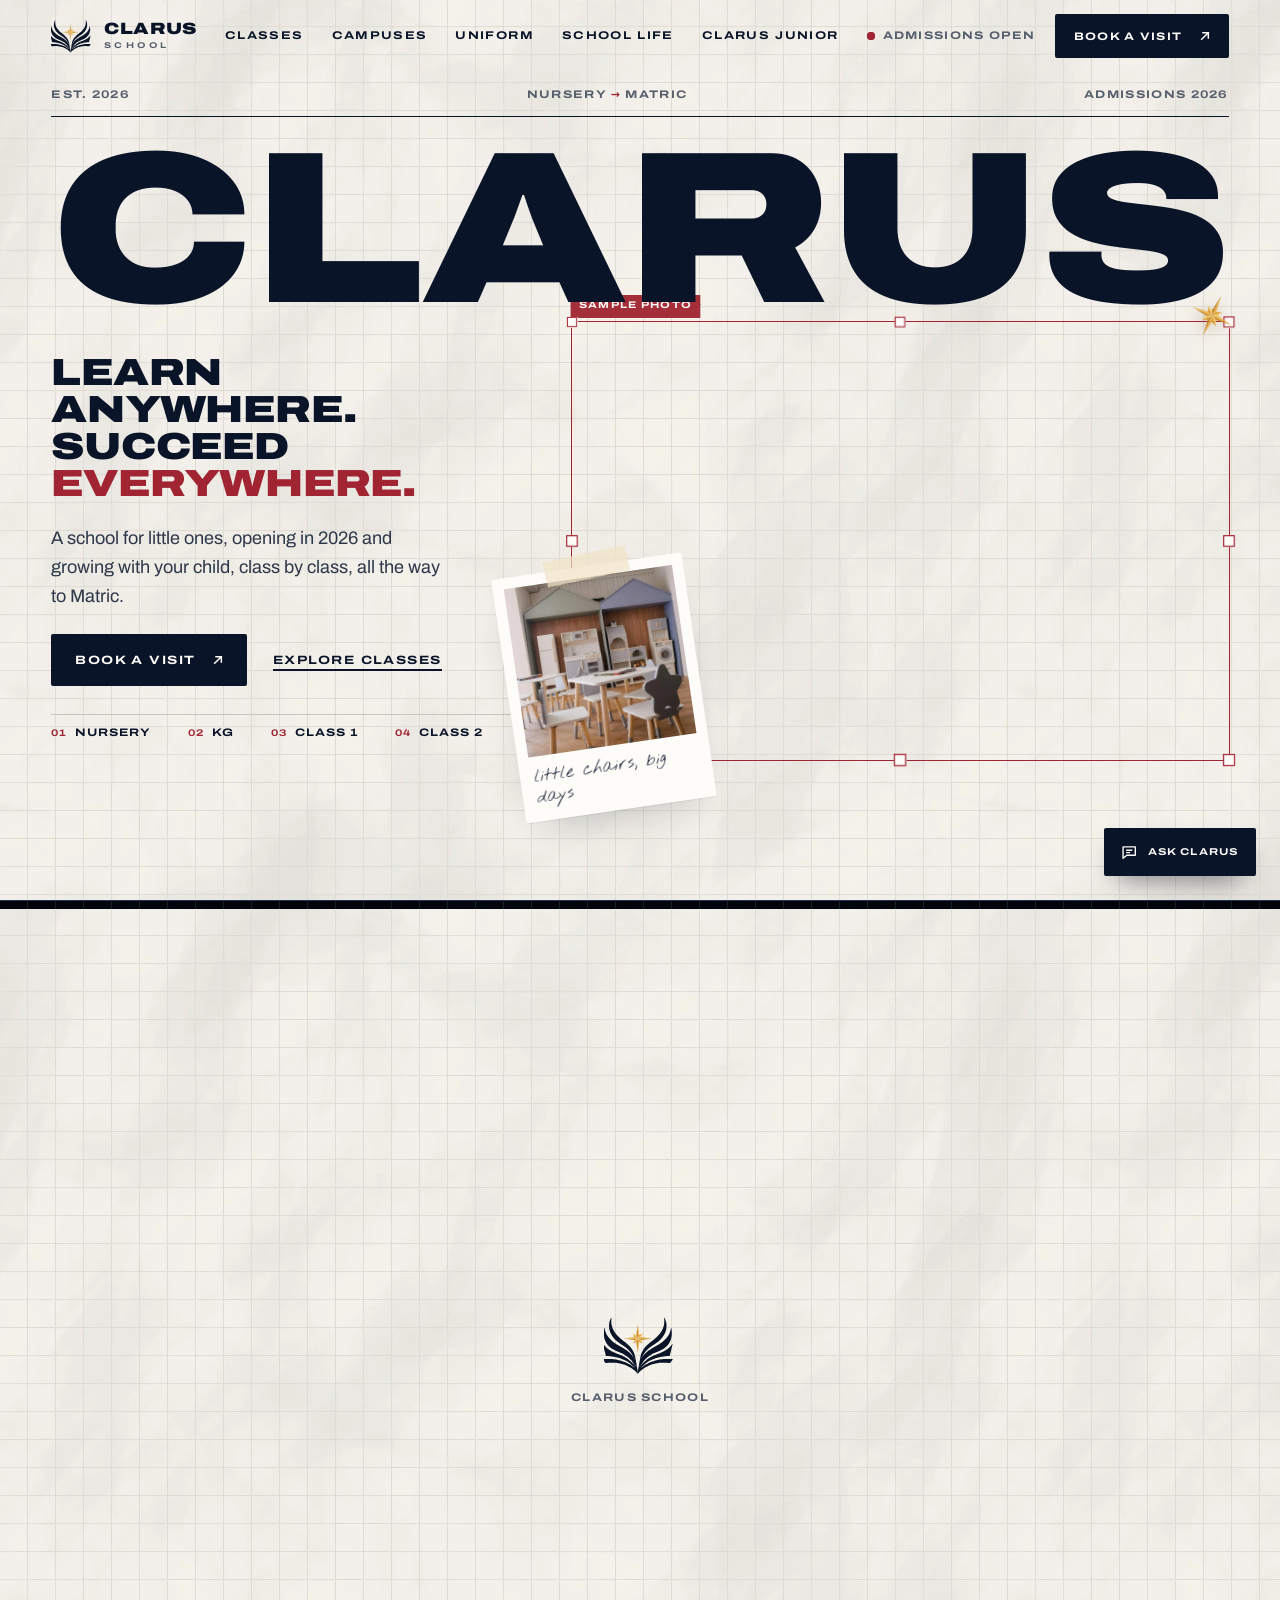
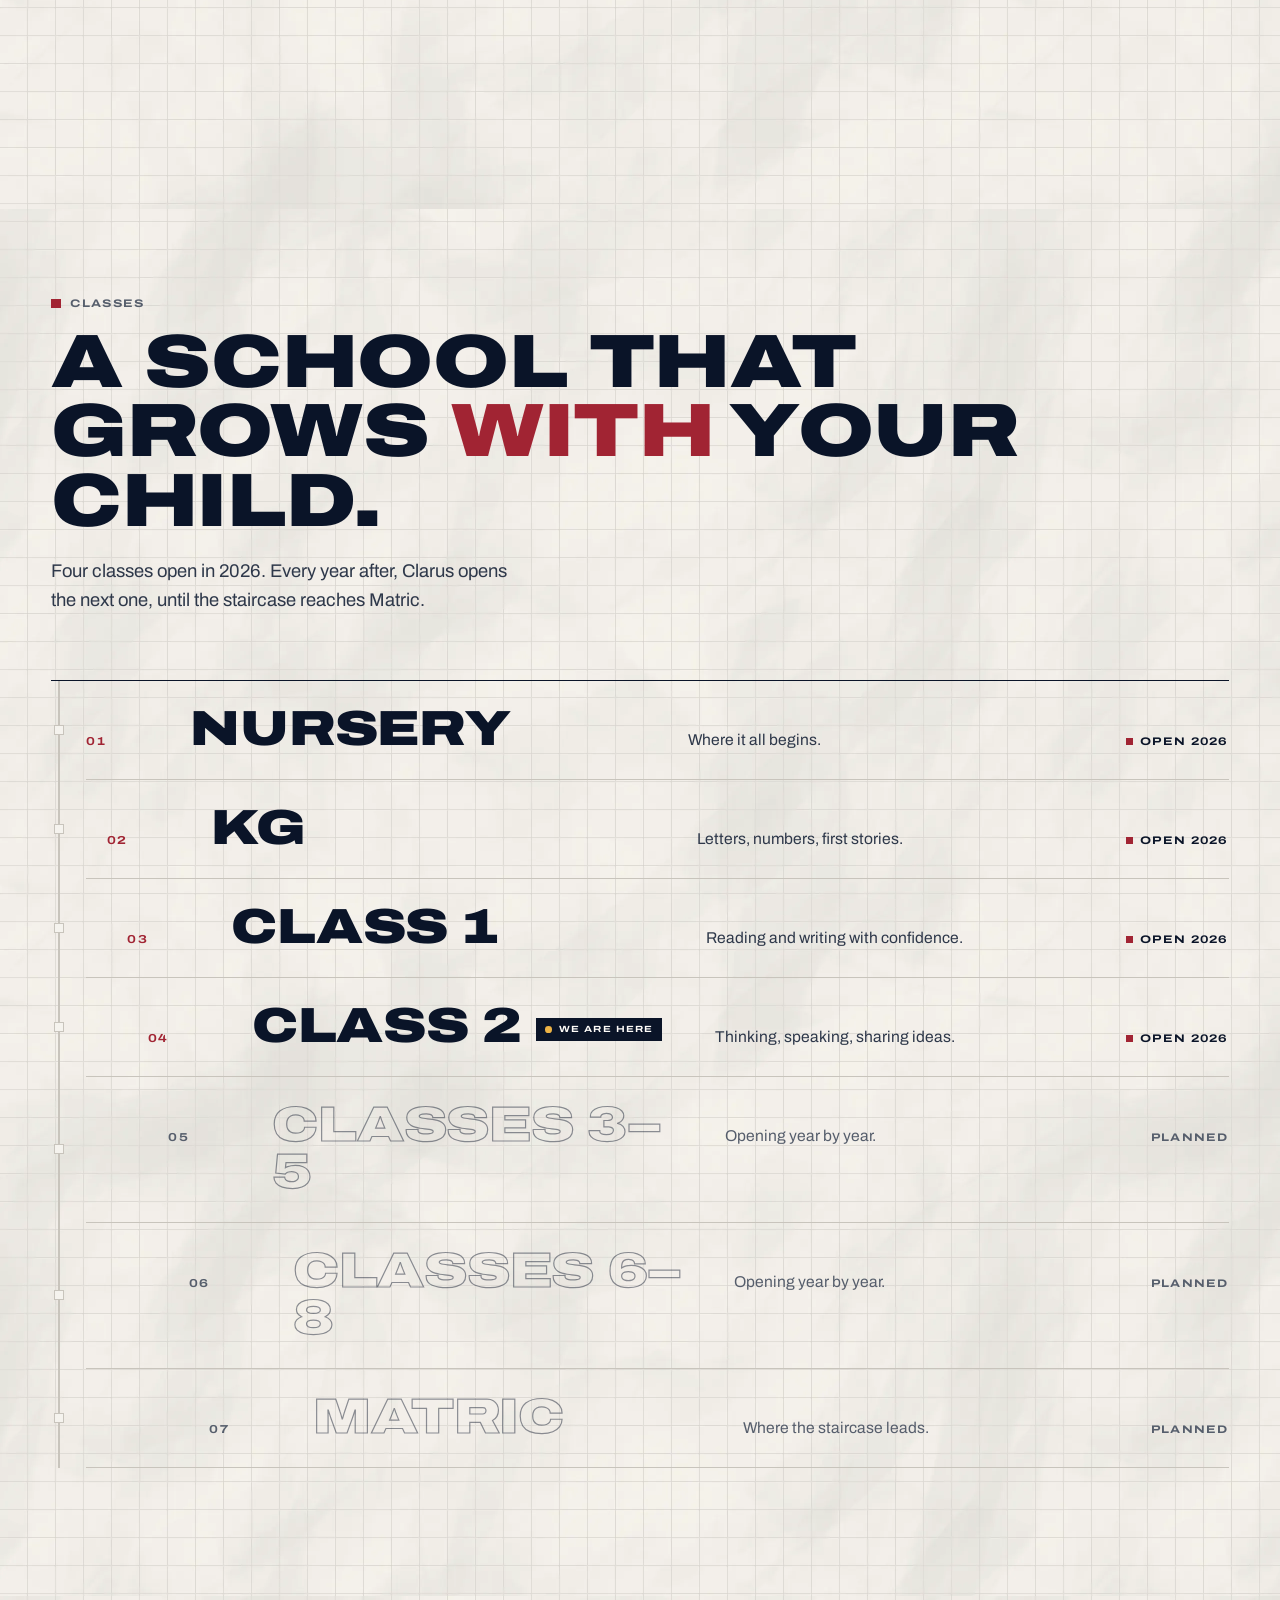
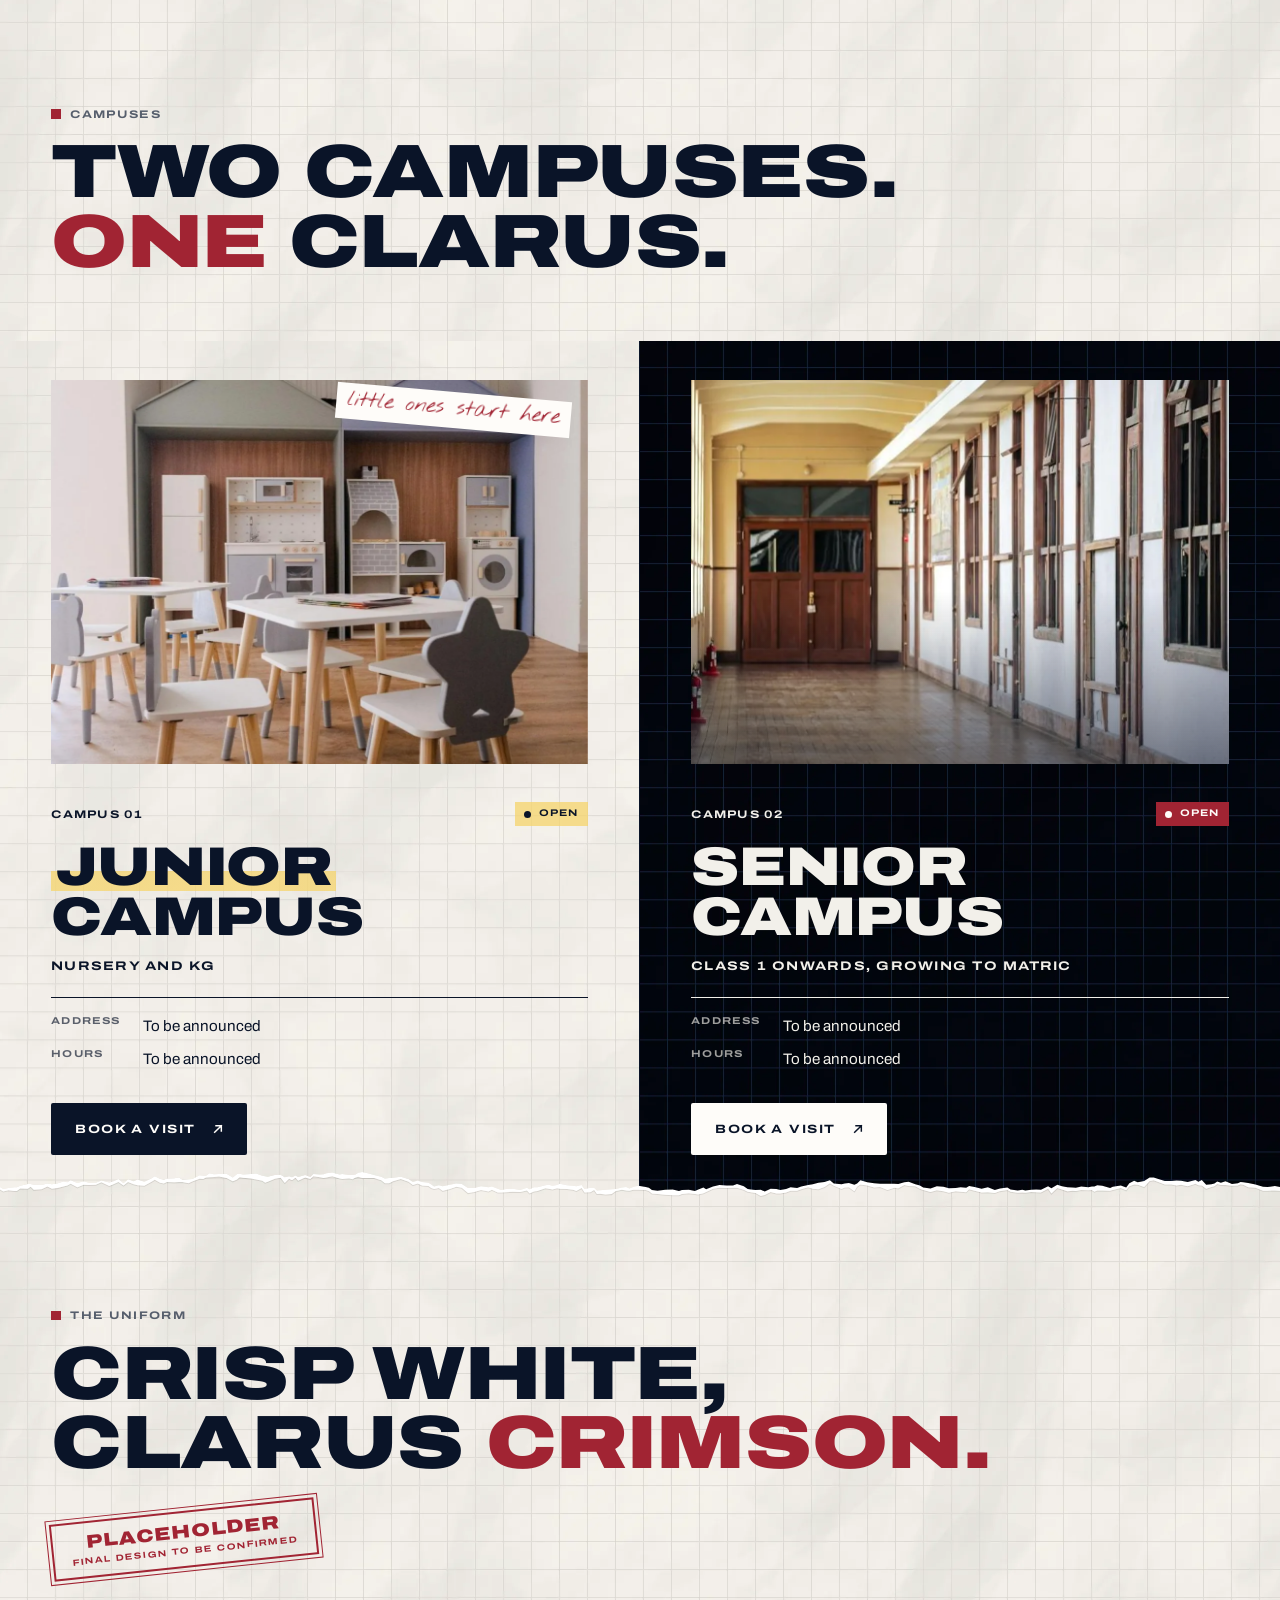
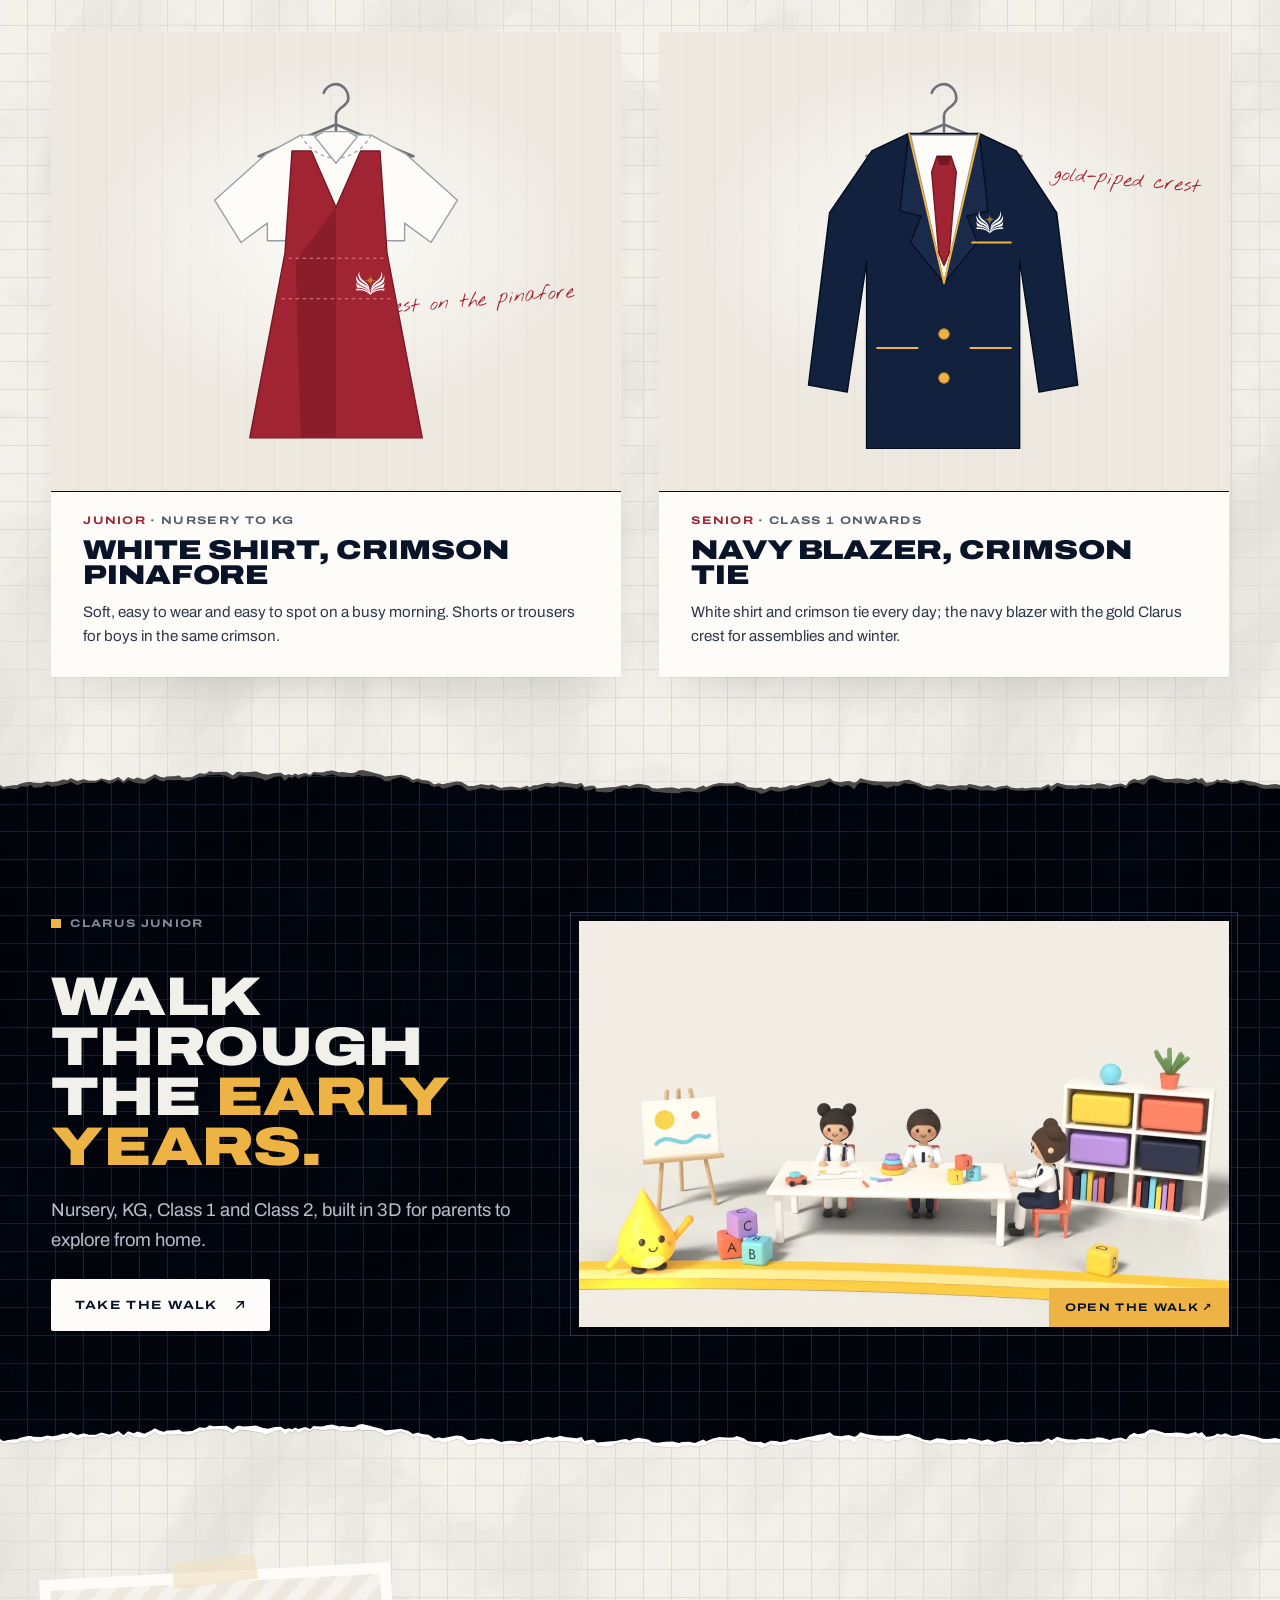
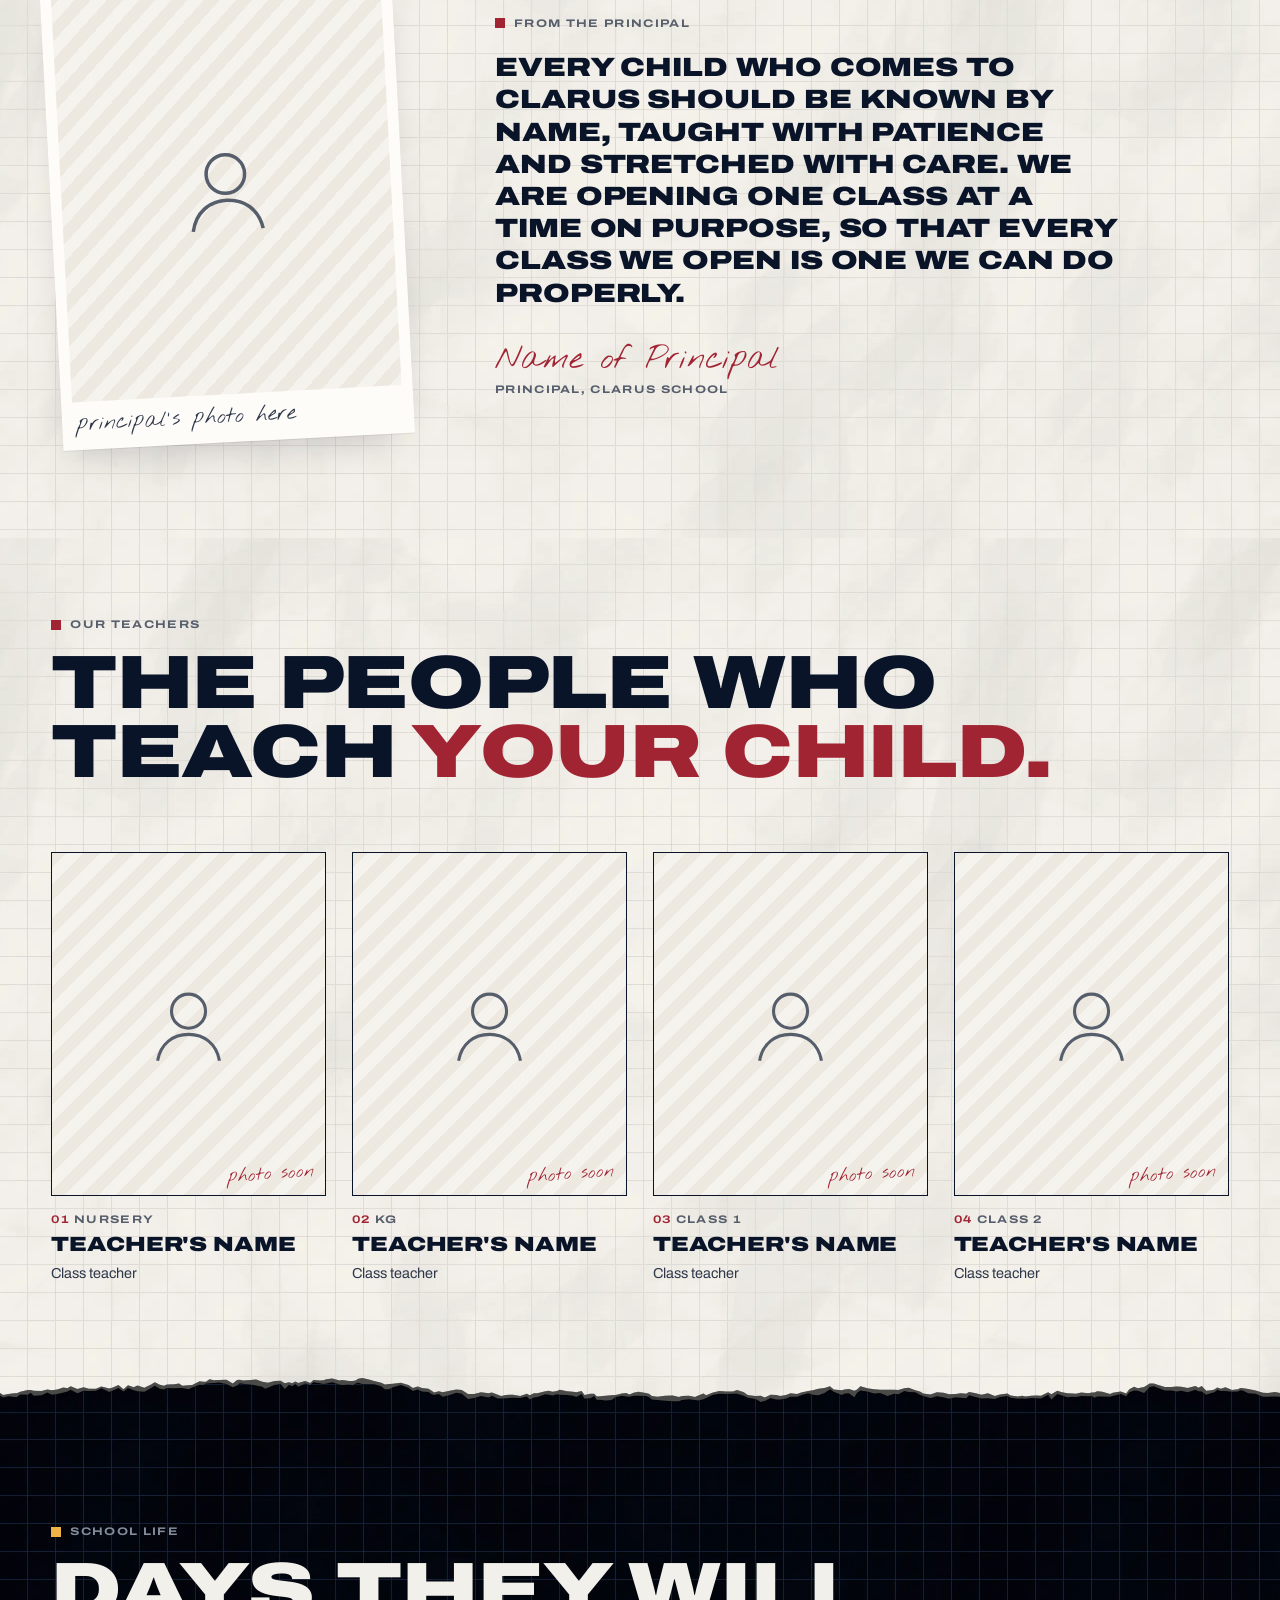
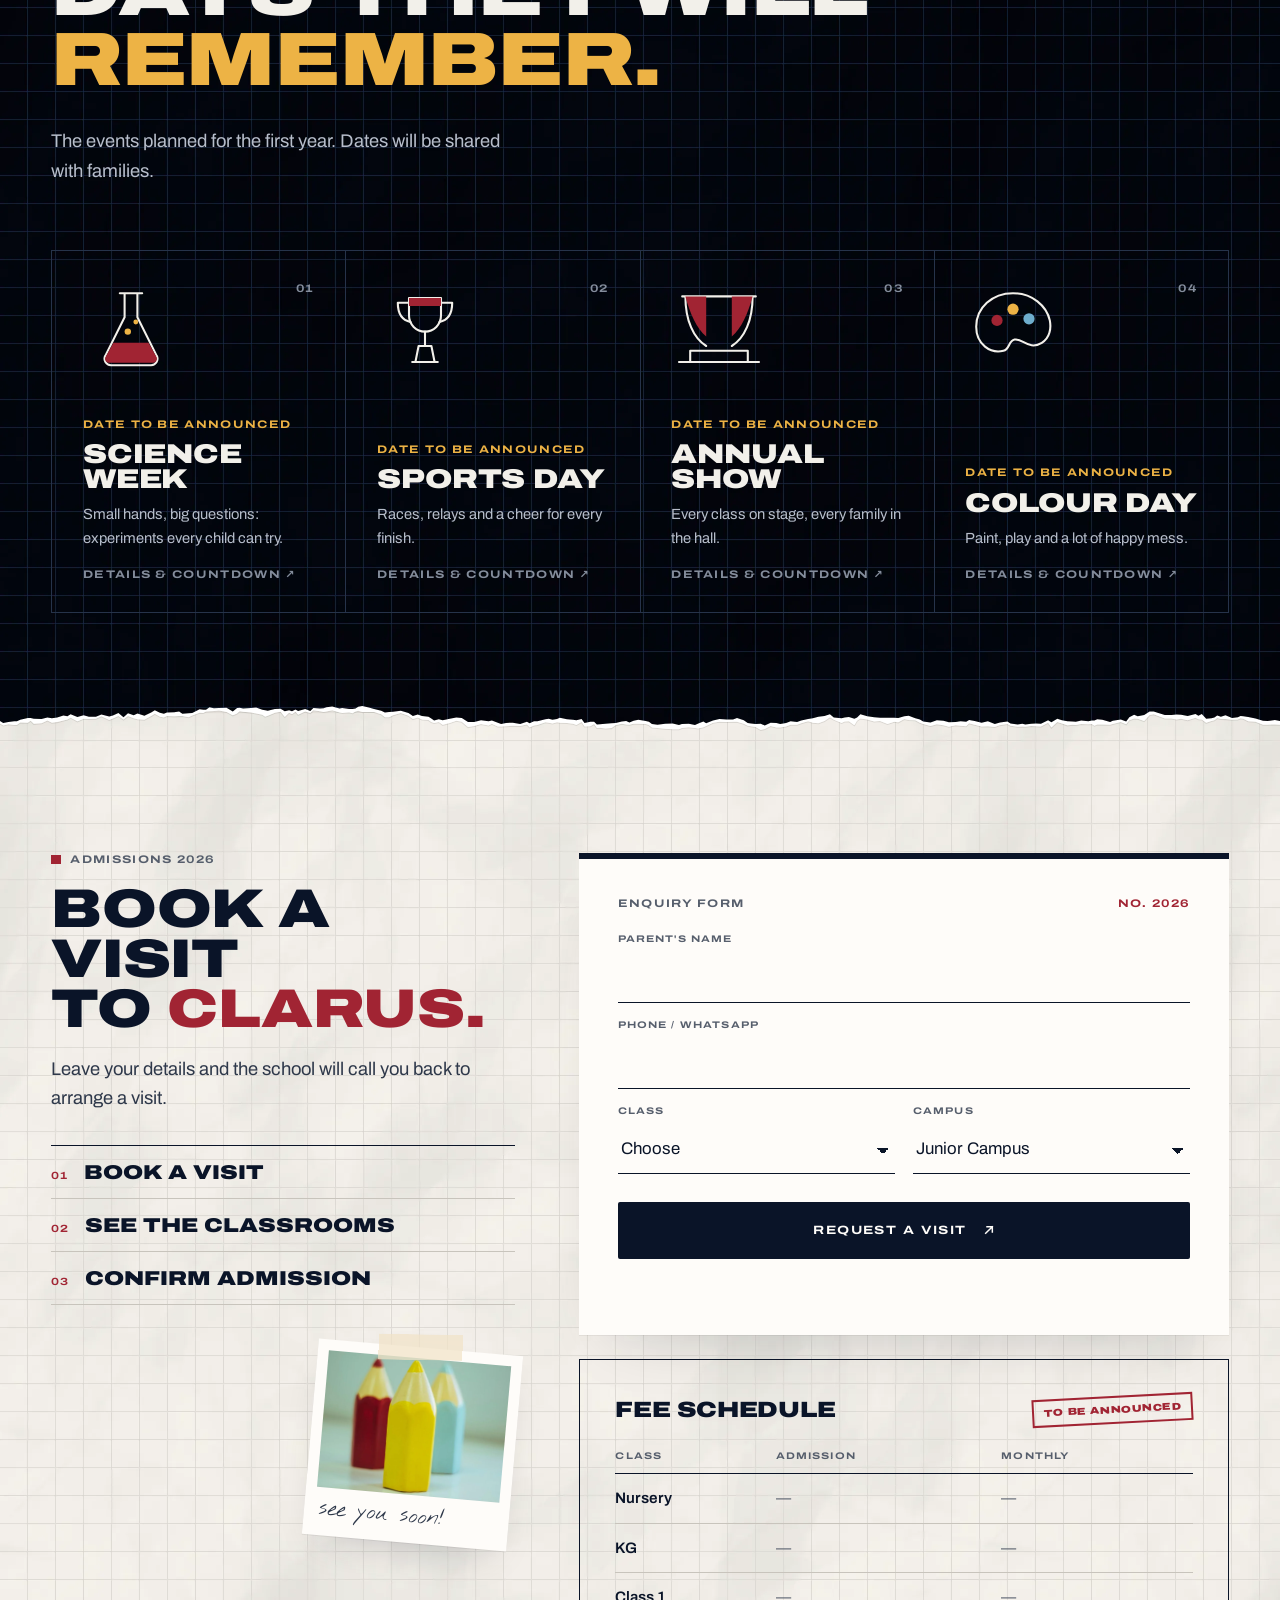
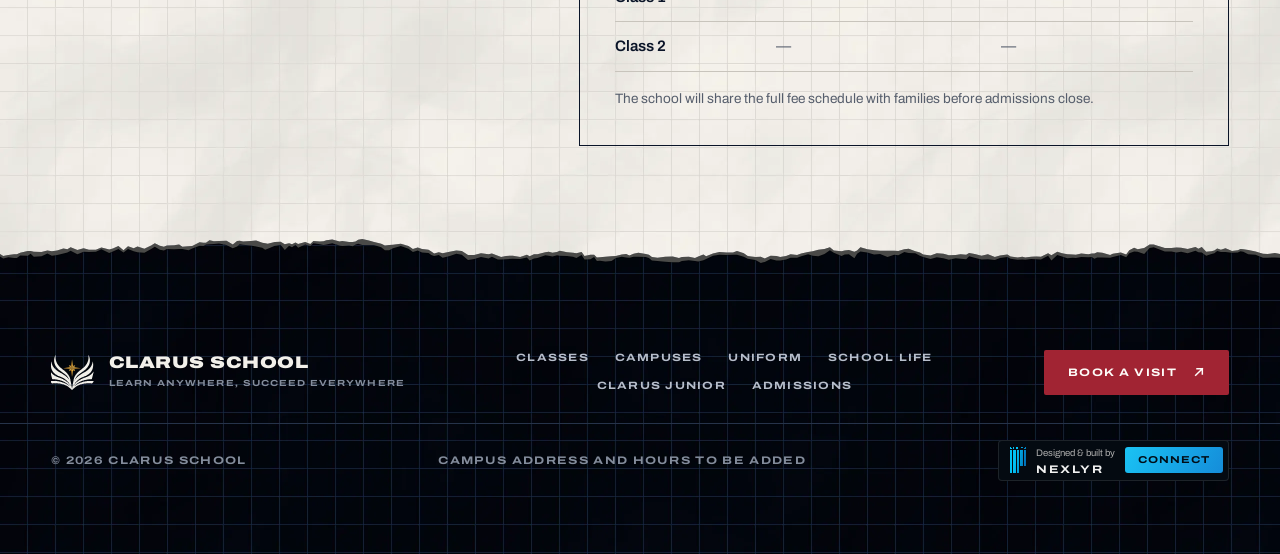
==== commit 50e139be: "Smoother scrolling, grid under the Junior walk, page transitions - Paper and ink are pre-baked 2x ti" ====
--- a/index.html
+++ b/index.html
@@ -43,6 +43,7 @@
 <link rel="preload" href="fonts/archivo-400.woff2" as="font" type="font/woff2" crossorigin>
 <link rel="preload" as="image" href="assets/photos/classroom-sun.webp" media="(min-width:821px)">
 <link rel="preload" as="image" href="assets/photos/classroom-sun-m.webp" media="(max-width:820px)">
+<script>(function(){try{if(sessionStorage.getItem('clarus-curtain')){document.documentElement.classList.add('arrive');sessionStorage.removeItem('clarus-curtain')}}catch(e){}})();</script>
 <link rel="stylesheet" href="vendor/lenis/lenis.css">
 <link rel="stylesheet" href="css/clarus.css">
 </head>
@@ -75,6 +76,7 @@
 </div>
 
 <!-- shared navbar: the same bar on every page (built in by src/build.py) -->
+<div class="curtain" id="curtain" aria-hidden="true"><svg viewBox="14 6 465 398"><use href="#cmark"/></svg><span class="lbl">Clarus School</span></div>
 <header class="nav" id="nav">
   <a class="brand" href="/" aria-label="Clarus School, home">
     <svg class="brand-mark" viewBox="14 6 465 398" aria-hidden="true"><use href="#cmark"/></svg>
@@ -92,6 +94,7 @@
     <a class="btn nav-cta" href="/#admissions">Book a visit<svg class="arw" viewBox="0 0 24 24" aria-hidden="true"><path d="M7 17 17 7M9 7h8v8"/></svg></a>
     <button class="menu-btn" id="menu-btn" type="button" aria-expanded="false" aria-controls="menu-pop" aria-label="Open menu"><span class="lbl">Menu</span><i></i></button>
   </div>
+  <i class="nav-prog" id="nav-prog" aria-hidden="true"></i>
   <div class="menu-pop" id="menu-pop" hidden>
     <nav aria-label="Menu">
       <a href="/#classes"><small>01</small>Classes</a>
--- a/css/clarus.css
+++ b/css/clarus.css
@@ -85,28 +85,17 @@
 .mk-pages,.crest-pages,.pre-pages{fill:currentColor}
 .sl{fill:var(--star-l)}.sd{fill:var(--star-d)}.slx{fill:var(--star-lx)}.sdx{fill:var(--star-dx)}
 
-/* ───────── surfaces ───────── */
+/* ───────── surfaces ─────────
+ * paper and ink are pre-baked tiles (texture + grid in one image, 2x for sharp lines): one cheap layer, no blend modes,
+ * so scrolling never has to re-blend the page. Torn edges are a thin strip above the section, not a mask over all of it. */
 .paper,.ink{position:relative;isolation:isolate}
-.paper{color:var(--ink);background-color:var(--paper);
-  background-image:var(--fringe-t,none),var(--fringe-b,none),
-    linear-gradient(90deg,var(--grid) 1px,transparent 1px),linear-gradient(0deg,var(--grid) 1px,transparent 1px),
-    linear-gradient(oklch(96.4% .007 85 / .62),oklch(96.4% .007 85 / .62)),url(../assets/tex/paper-light.webp);
-  background-size:1440px var(--tear-h),1440px var(--tear-h),var(--grid-size) var(--grid-size),var(--grid-size) var(--grid-size),auto,1024px 1024px;
-  background-position:0 0,0 100%,-1px -1px,-1px -1px,0 0,0 0;
-  background-repeat:repeat-x,repeat-x,repeat,repeat,repeat,repeat;
-  background-blend-mode:normal,normal,normal,normal,normal,multiply}
-.ink{color:var(--on-ink);background-color:var(--ink);
-  background-image:var(--fringe-t,none),var(--fringe-b,none),
-    linear-gradient(90deg,var(--grid-ink) 1px,transparent 1px),linear-gradient(0deg,var(--grid-ink) 1px,transparent 1px),
-    url(../assets/tex/paper-dark.webp);
-  background-size:1440px var(--tear-h),1440px var(--tear-h),var(--grid-size) var(--grid-size),var(--grid-size) var(--grid-size),1024px 1024px;
-  background-position:0 0,0 100%,-1px -1px,-1px -1px,0 0;
-  background-repeat:repeat-x,repeat-x,repeat,repeat,repeat;
-  background-blend-mode:normal,normal,normal,normal,soft-light}
-.tear-t{--fringe-t:url(../assets/tex/fringe-t-light.svg);margin-top:calc(var(--tear-h) * -1 + 2px);padding-top:var(--tear-h);
-  -webkit-mask:url(../assets/tex/tear-t.svg) 0 0/1440px var(--tear-h) repeat-x,linear-gradient(#000 0 0) 0 calc(var(--tear-h) - 1px)/100% 100% no-repeat;
-          mask:url(../assets/tex/tear-t.svg) 0 0/1440px var(--tear-h) repeat-x,linear-gradient(#000 0 0) 0 calc(var(--tear-h) - 1px)/100% 100% no-repeat;z-index:2}
-.ink.tear-t{--fringe-t:url(../assets/tex/fringe-t-dark.svg)}
+.paper{color:var(--ink);background:var(--paper) url(../assets/tex/paper-tile.webp) 0 0/1008px 1008px repeat}
+.ink{color:var(--on-ink);background:var(--ink) url(../assets/tex/ink-tile.webp) 0 0/1008px 1008px repeat}
+.tear-t{z-index:2}
+.tear-t::before{content:"";position:absolute;left:0;right:0;top:calc(1px - var(--tear-h));height:var(--tear-h);pointer-events:none;
+  background:url(../assets/tex/fringe-t-light.svg) 0 0/1440px var(--tear-h) repeat-x,var(--paper) url(../assets/tex/paper-tile.webp) 0 100%/1008px 1008px repeat;
+  -webkit-mask:url(../assets/tex/tear-t.svg) 0 0/1440px var(--tear-h) repeat-x;mask:url(../assets/tex/tear-t.svg) 0 0/1440px var(--tear-h) repeat-x}
+.ink.tear-t::before{background:url(../assets/tex/fringe-t-dark.svg) 0 0/1440px var(--tear-h) repeat-x,var(--ink) url(../assets/tex/ink-tile.webp) 0 100%/1008px 1008px repeat}
 
 /* ───────── buttons: square slabs, never pills ───────── */
 .btn{position:relative;display:inline-flex;align-items:center;justify-content:center;gap:.9rem;min-height:3.25rem;padding:0 1.35rem 0 1.5rem;
@@ -166,13 +155,13 @@
 
 /* ───────── opening ───────── */
 .pre{display:none}
-html.opening .pre{display:block;position:fixed;inset:0;z-index:300;pointer-events:all;background:var(--paper)}
+html.opening .pre{display:block;position:fixed;inset:0;z-index:300;pointer-events:all;background:var(--paper) url(../assets/tex/paper-tile.webp) 0 0/1008px 1008px}
 html.opening body{overflow:hidden}
-.pre-sheet{position:absolute;left:0;right:0;height:50.5%;--tear-h:2.6rem}
-.pre-top{top:0;--fringe-b:url(../assets/tex/fringe-b-light.svg);
+.pre-sheet{position:absolute;left:0;right:0;height:50.5%;--tear-h:2.6rem;will-change:transform}
+.pre-top{top:0;background:url(../assets/tex/fringe-b-light.svg) 0 100%/1440px var(--tear-h) repeat-x,var(--paper) url(../assets/tex/paper-tile.webp) 0 0/1008px 1008px;
   -webkit-mask:url(../assets/tex/tear-b.svg) 0 100%/1440px var(--tear-h) repeat-x,linear-gradient(#000 0 0) 0 0/100% calc(100% - var(--tear-h) + 1px) no-repeat;
           mask:url(../assets/tex/tear-b.svg) 0 100%/1440px var(--tear-h) repeat-x,linear-gradient(#000 0 0) 0 0/100% calc(100% - var(--tear-h) + 1px) no-repeat}
-.pre-bot{bottom:0;height:calc(49.5% + var(--tear-h));--fringe-t:url(../assets/tex/fringe-t-light.svg);
+.pre-bot{bottom:0;height:calc(49.5% + var(--tear-h));background:url(../assets/tex/fringe-t-light.svg) 0 0/1440px var(--tear-h) repeat-x,var(--paper) url(../assets/tex/paper-tile.webp) 0 0/1008px 1008px;
   -webkit-mask:url(../assets/tex/tear-t.svg) 0 0/1440px var(--tear-h) repeat-x,linear-gradient(#000 0 0) 0 calc(var(--tear-h) - 1px)/100% 100% no-repeat;
           mask:url(../assets/tex/tear-t.svg) 0 0/1440px var(--tear-h) repeat-x,linear-gradient(#000 0 0) 0 calc(var(--tear-h) - 1px)/100% 100% no-repeat}
 .pre-stage{position:absolute;inset:0;display:grid;place-items:center;align-content:center;gap:1.2rem;color:var(--ink);padding:var(--gutter)}
@@ -191,9 +180,9 @@
 .pre-num{font:900 clamp(2.4rem,5vw,4rem)/.8 var(--font-display);color:var(--ink);letter-spacing:-.01em}
 
 /* ───────── nav ───────── */
-.nav{position:fixed;inset:0 0 auto;z-index:100;height:var(--nav-h);display:flex;align-items:center;justify-content:space-between;gap:1.5rem;padding-inline:var(--gutter);
+.nav{position:fixed;inset:0 0 auto;z-index:100;will-change:transform;height:var(--nav-h);display:flex;align-items:center;justify-content:space-between;gap:1.5rem;padding-inline:var(--gutter);
   transition:background .4s var(--ease-out),box-shadow .4s,transform .5s var(--ease-out)}
-.nav.is-solid{background:oklch(96.4% .007 85 / .92);backdrop-filter:blur(10px) saturate(1.2);-webkit-backdrop-filter:blur(10px) saturate(1.2);box-shadow:0 1px 0 var(--rule)}
+.nav.is-solid{background:oklch(96.4% .007 85 / .97);box-shadow:0 1px 0 var(--rule)}
 .nav.is-hidden{transform:translateY(-100%)}
 .brand{display:flex;align-items:center;gap:.7rem;color:var(--ink)}
 .brand-mark{width:2.6rem;height:auto}
@@ -206,8 +195,9 @@
 .links a:hover::after,.links a.on::after{transform:scaleX(1)}
 .nav-end{display:flex;align-items:center;gap:1.25rem}
 .nav-open{display:flex;align-items:center;gap:.5rem;color:var(--ink-3)}
-.live{width:.5rem;height:.5rem;background:var(--crimson);border-radius:50%;box-shadow:0 0 0 0 var(--crimson);animation:live 2.2s infinite}
-@keyframes live{0%{box-shadow:0 0 0 0 oklch(47% .16 20 / .5)}70%,100%{box-shadow:0 0 0 .5rem oklch(47% .16 20 / 0)}}
+.live{position:relative;width:.5rem;height:.5rem;background:var(--crimson);border-radius:50%;flex:none}
+.live::after{content:"";position:absolute;inset:0;border-radius:50%;background:var(--crimson);animation:live 2.2s var(--ease-out) infinite}
+@keyframes live{0%{transform:scale(1);opacity:.55}70%,100%{transform:scale(2.6);opacity:0}}
 .nav .btn{min-height:2.75rem;padding:0 1rem 0 1.15rem;font-size:.68rem}
 .menu-btn{display:none;align-items:center;gap:.7rem;height:2.75rem;padding:0 .9rem;border:1.5px solid var(--ink);border-radius:2px}
 .menu-btn i{position:relative;width:1.1rem;height:2px;background:currentColor;transition:background .2s}
@@ -259,7 +249,7 @@
 
 /* ───────── marquee band ───────── */
 .band{padding:.55rem 0;overflow:hidden;border-block:1px solid var(--rule-ink)}
-.marquee{display:flex;width:max-content}
+.marquee{display:flex;width:max-content;will-change:transform}
 .mq-track{display:flex;align-items:center;gap:clamp(1rem,2vw,1.8rem);padding-right:clamp(1rem,2vw,1.8rem);font:900 clamp(.8rem,.65rem + .55vw,1.15rem)/1 var(--font-display);letter-spacing:.06em;text-transform:uppercase;white-space:nowrap}
 .mq-track svg{width:.8em;height:.8em;flex:none}
 .mq-track .o{color:var(--gold)}
@@ -502,6 +492,17 @@
   .adm-pol{display:none}
 }
 
+/* ───────── page curtain + scroll progress ───────── */
+.nav-prog{position:absolute;left:0;right:0;bottom:-1px;height:2px;background:var(--crimson);transform:scaleX(0);transform-origin:0 50%;pointer-events:none}
+.curtain{position:fixed;inset:0;z-index:400;display:grid;place-content:center;justify-items:center;gap:1rem;color:var(--ink);pointer-events:none;
+  background:var(--paper) url(../assets/tex/paper-tile.webp) 0 0/1008px 1008px;transform:translateY(101%);transition:transform .6s cubic-bezier(.76,0,.24,1);will-change:transform}
+.curtain svg{width:4.5rem}
+.curtain .mk-pages{fill:var(--ink)}
+.curtain .lbl{color:var(--ink-3)}
+html.leaving .curtain{transform:none;pointer-events:all}
+html.arrive .curtain{transform:none;transition:none}
+html.arrive.arrived .curtain{transform:translateY(-101%);transition:transform .75s cubic-bezier(.76,0,.24,1) .1s}
+
 /* ───────── scrollbar: thin, in the paper & ink theme ───────── */
 html{scrollbar-width:thin;scrollbar-color:var(--ink) var(--paper-2)}
 ::-webkit-scrollbar{width:7px;height:7px}
@@ -520,7 +521,7 @@
 .ev-more{color:var(--on-ink-3);margin-top:.4rem;transition:color .25s,transform .35s var(--ease-out)}
 .ev:hover .ev-more,.ev:focus-visible .ev-more{color:var(--gold);transform:translateX(4px)}
 .ev-modal{margin:auto;padding:0;border:0;background:transparent;max-width:min(32rem,calc(100vw - 2rem));width:100%;overflow:visible;color:var(--ink)}
-.ev-modal::backdrop{background:oklch(15% .04 262 / .55);backdrop-filter:blur(4px);-webkit-backdrop-filter:blur(4px)}
+.ev-modal::backdrop{background:oklch(15% .04 262 / .62)}
 .evm-in{position:relative;padding:clamp(1.4rem,4vw,2.2rem);background:var(--paper-hi);border-top:6px solid var(--crimson);box-shadow:0 40px 80px -30px oklch(10% .04 262 / .6)}
 .evm-x{position:absolute;top:.8rem;right:.8rem;width:2.4rem;height:2.4rem;display:grid;place-items:center;border:1.5px solid var(--ink);border-radius:2px;transition:background .2s,color .2s}
 .evm-x:hover{background:var(--ink);color:var(--paper-hi)}
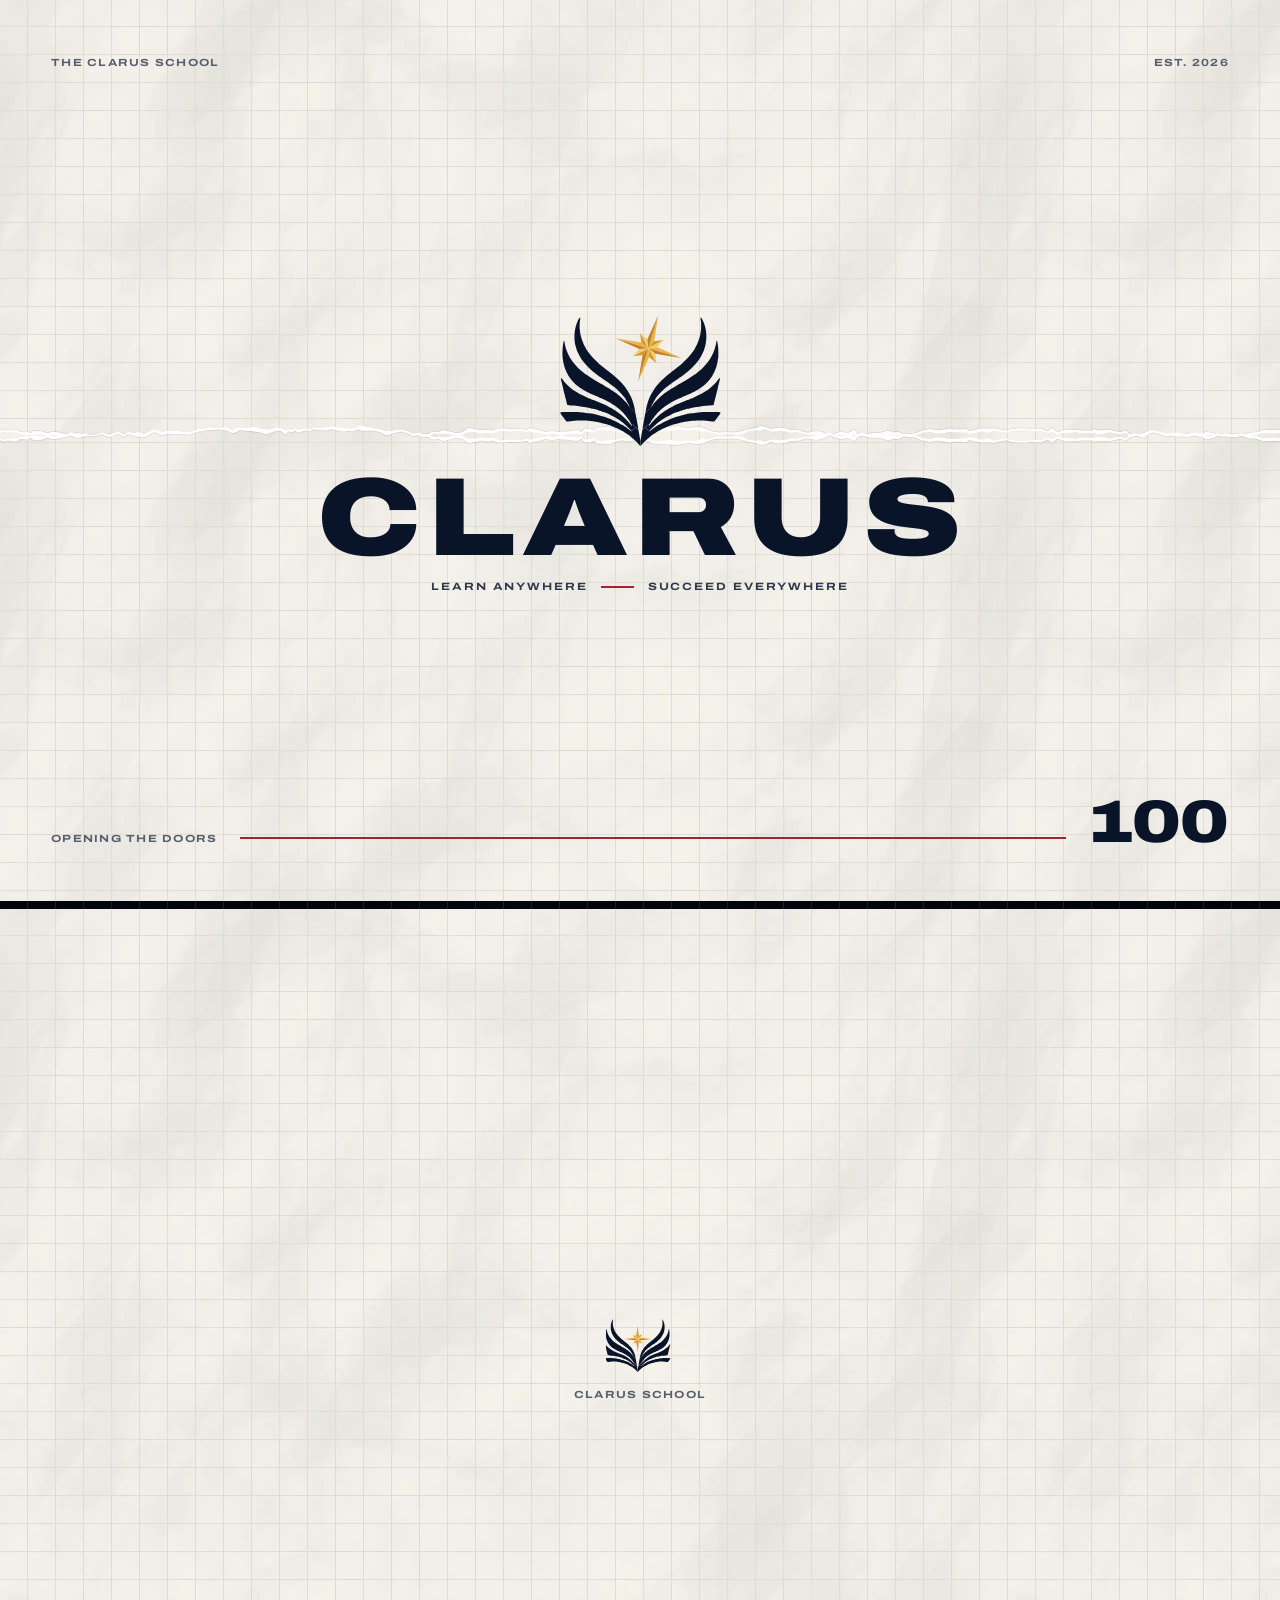
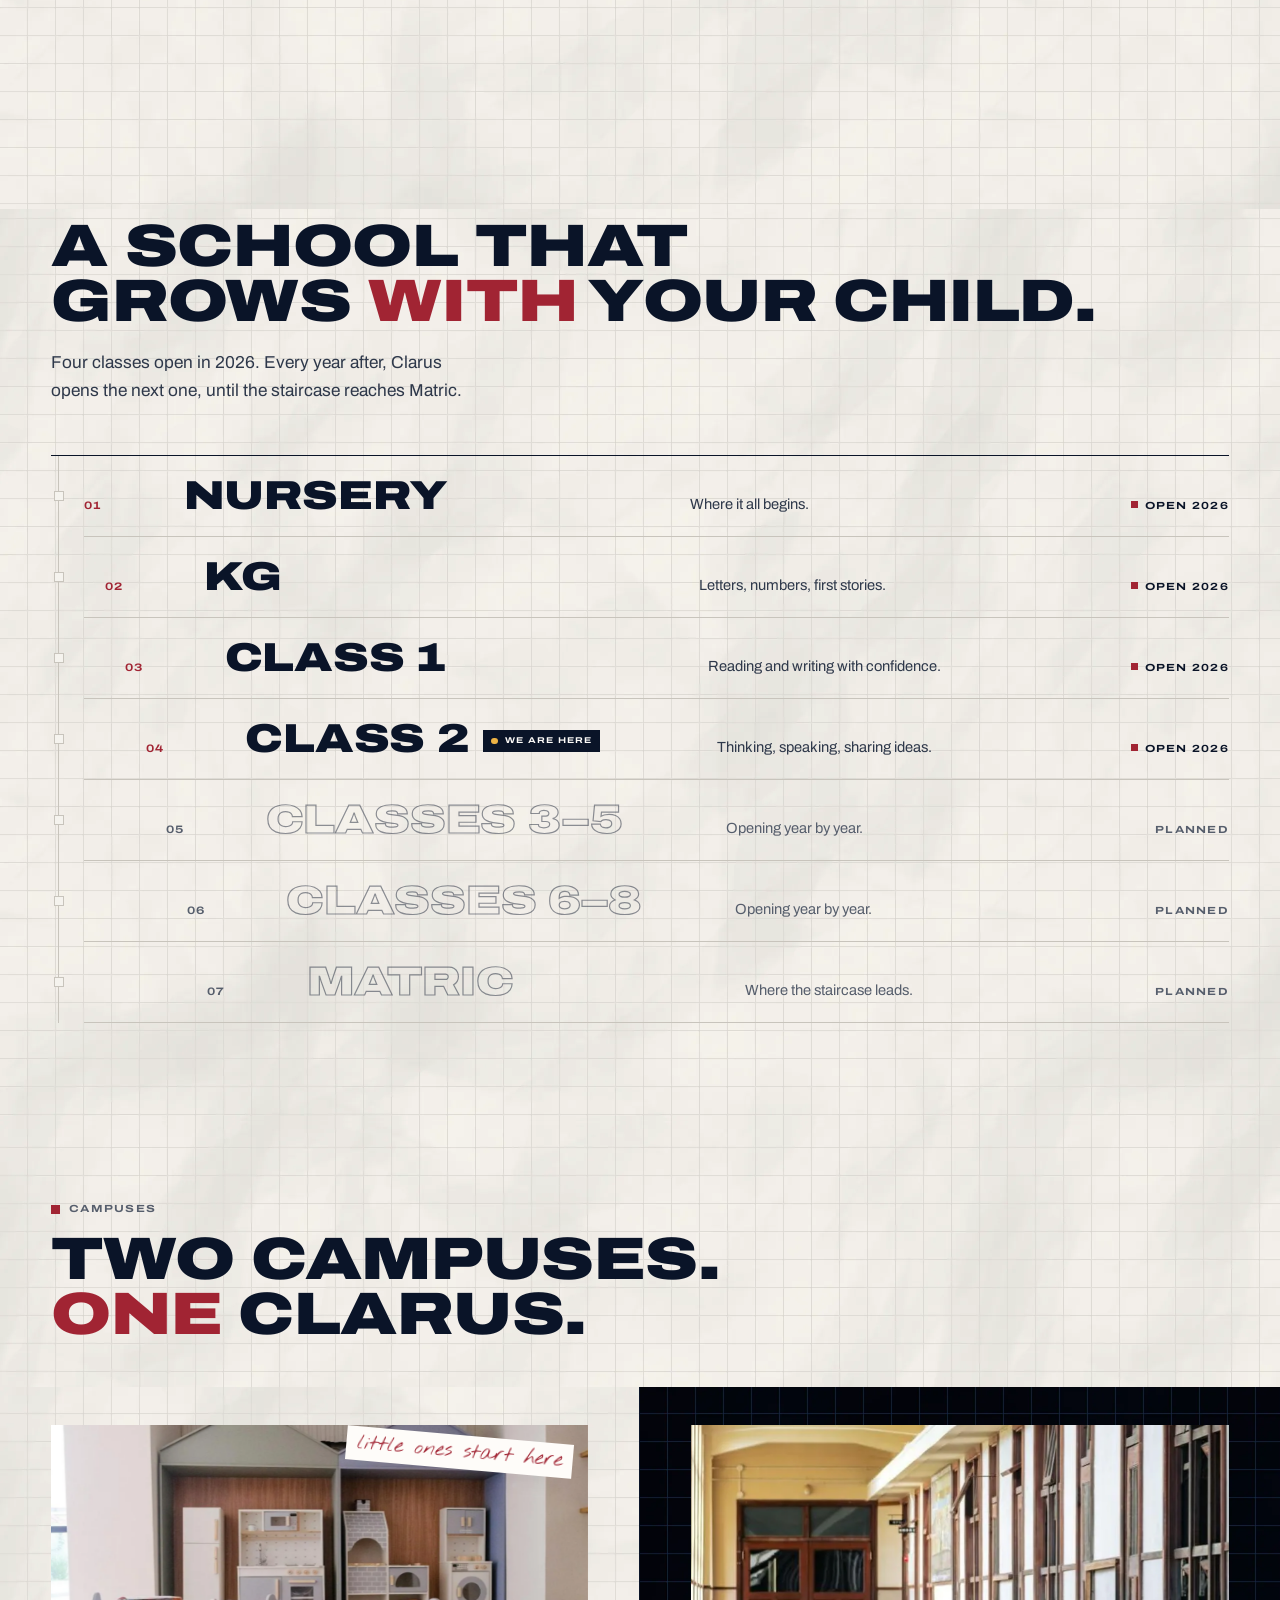
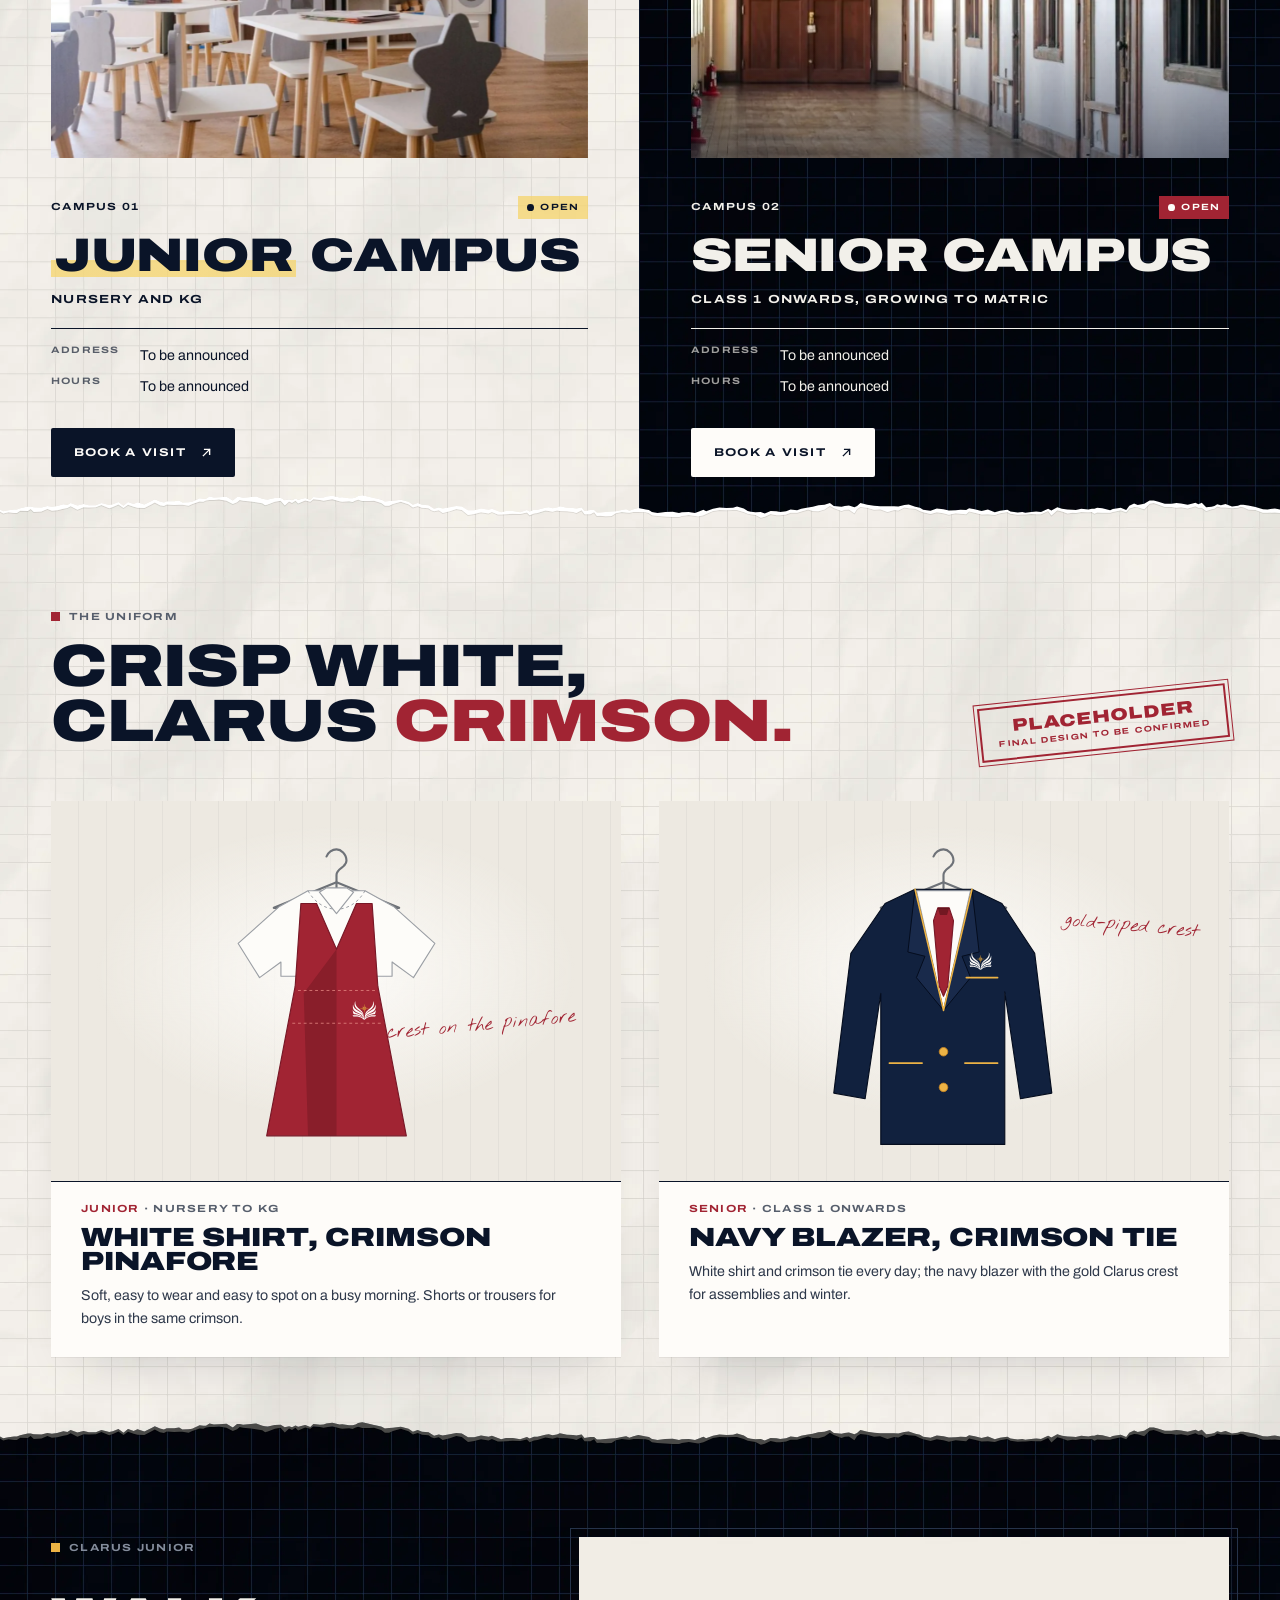
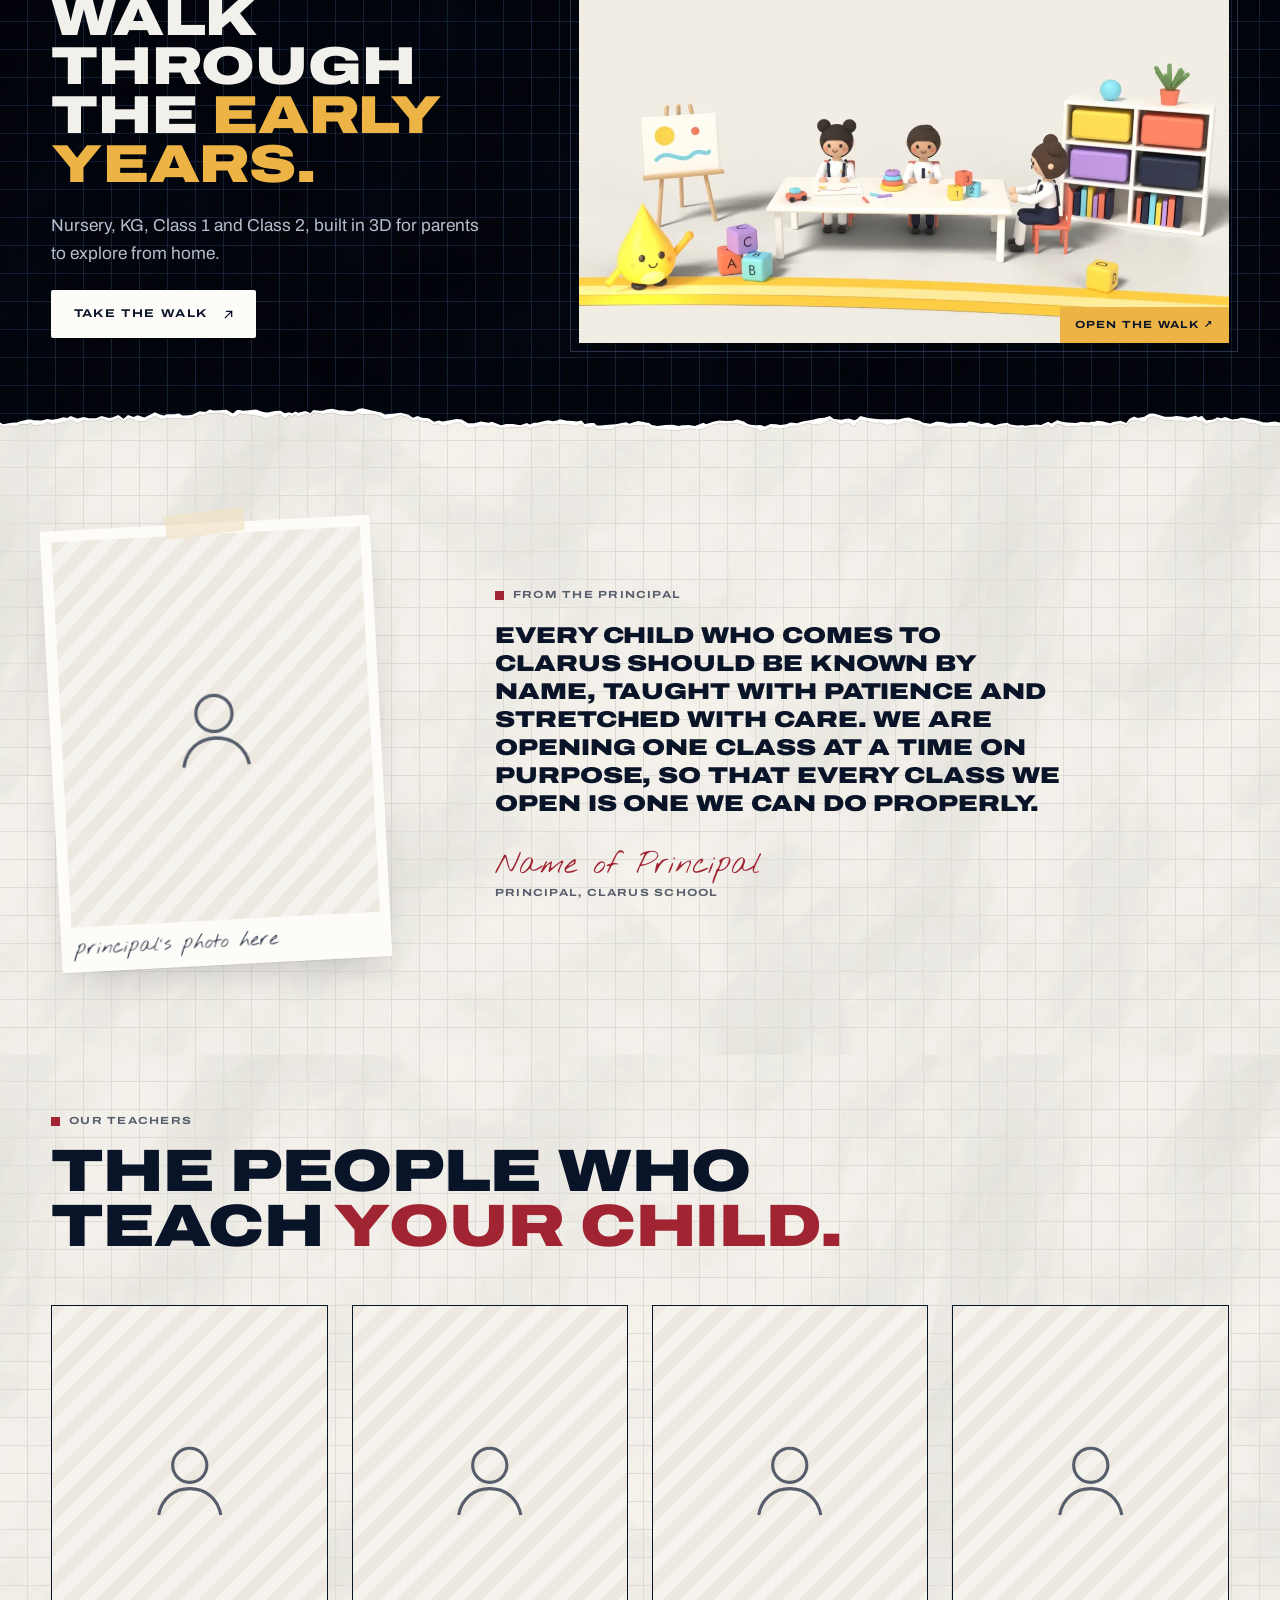
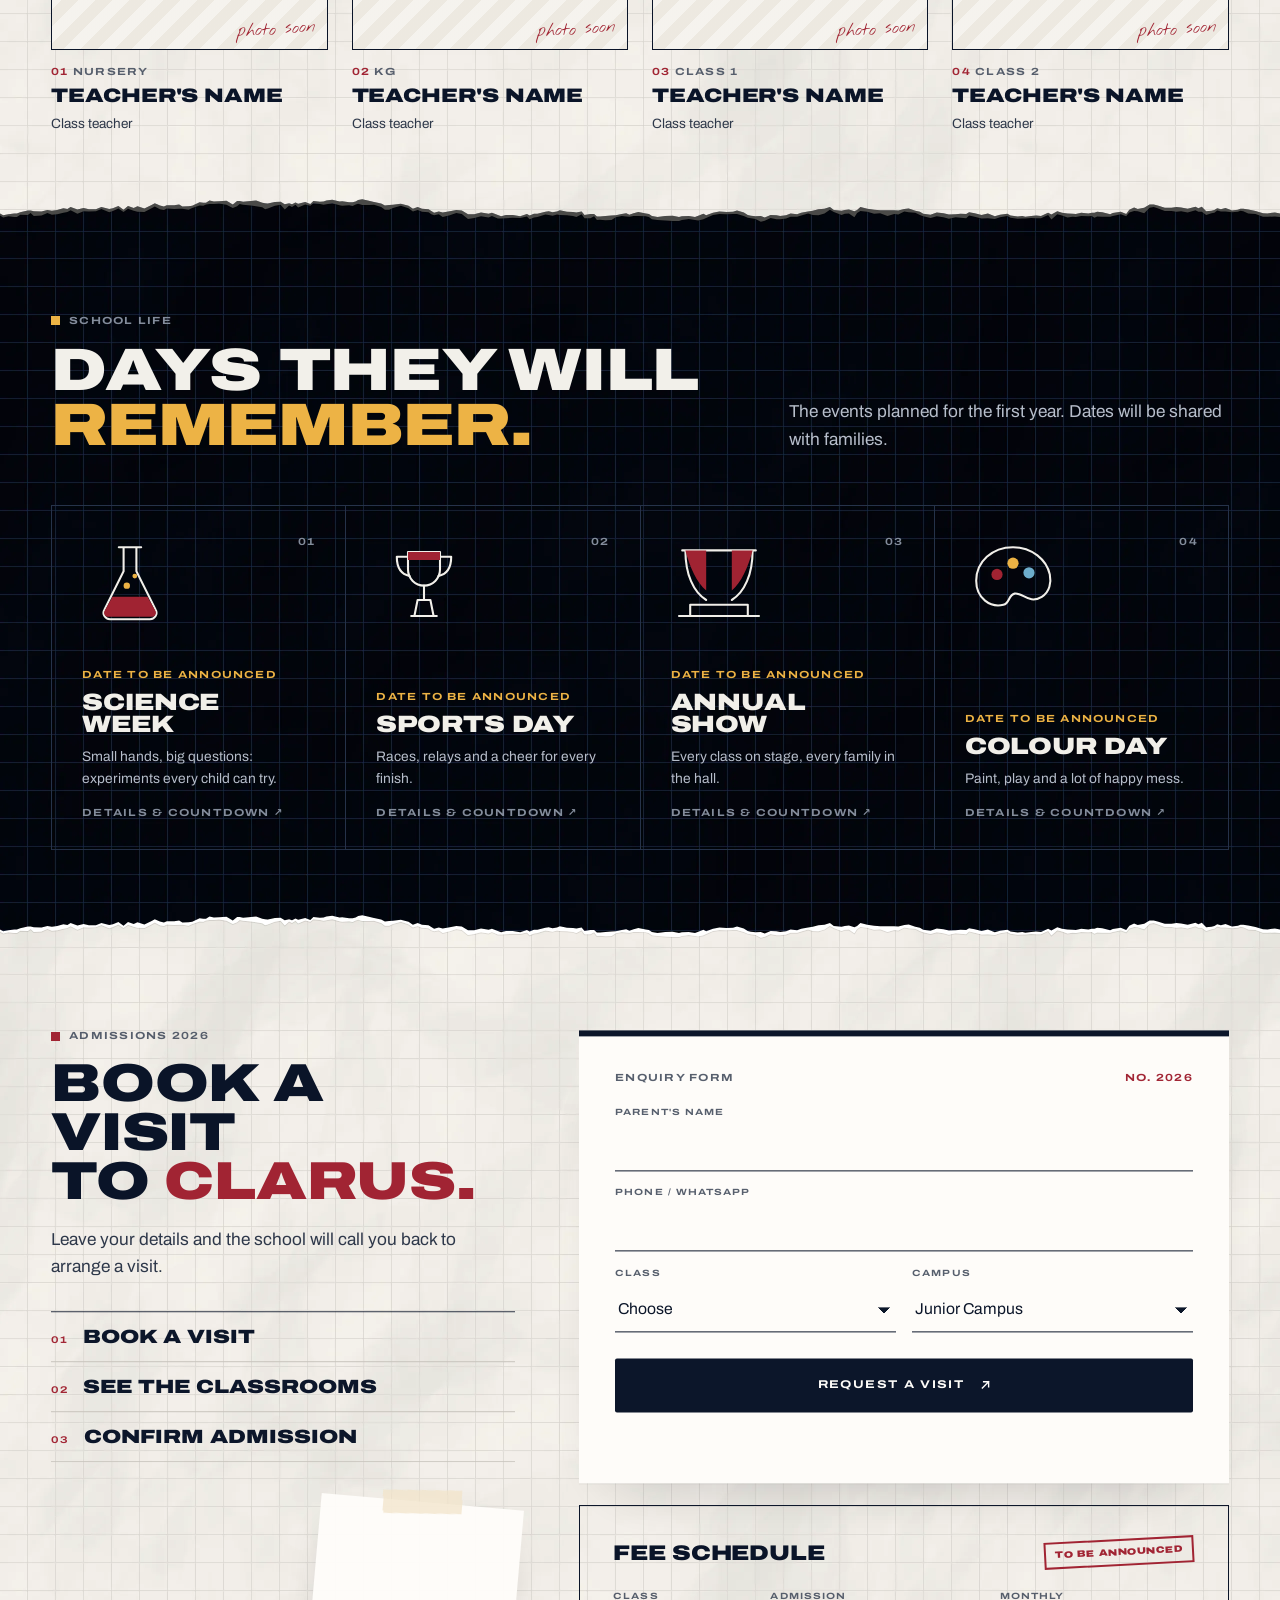
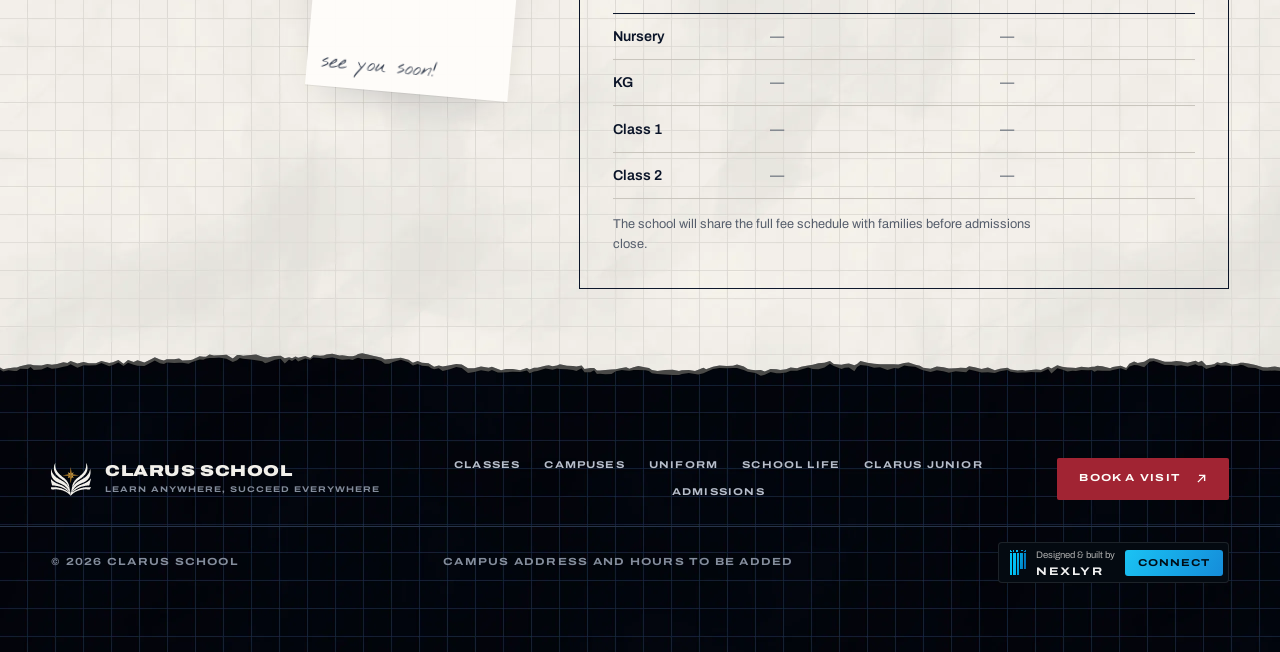
==== commit 5d9dbe6d: "New link-preview images and a smaller type scale - og.jpg / og-junior.jpg redrawn in the paper & ink" ====
--- a/index.html
+++ b/index.html
@@ -19,10 +19,11 @@
 <meta property="og:image:type" content="image/jpeg">
 <meta property="og:image:width" content="1200">
 <meta property="og:image:height" content="630">
-<meta property="og:image:alt" content="Clarus School logo: an open book with a gold star, and the words Learn anywhere, succeed everywhere">
+<meta property="og:image:alt" content="Clarus School: the CLARUS wordmark on graph paper, Learn anywhere, succeed everywhere, beside a sunlit classroom">
 <meta name="twitter:card" content="summary_large_image">
 <meta name="twitter:title" content="Clarus School · Learn Anywhere, Succeed Everywhere">
 <meta name="twitter:description" content="Clarus School. Nursery to Class 2, opening 2026 and growing class by class to Matric. Book a campus visit.">
+<meta name="twitter:image:alt" content="Clarus School: the CLARUS wordmark on graph paper, Learn anywhere, succeed everywhere, beside a sunlit classroom">
 <meta name="twitter:image" content="https://clarus.nexlyr.solutions/assets/og.jpg">
 <link rel="icon" href="/favicon.ico" sizes="48x48">
 <link rel="icon" href="/assets/favicon.svg" type="image/svg+xml">
--- a/css/clarus.css
+++ b/css/clarus.css
@@ -627,6 +627,43 @@
   .stamp{font-size:.85rem}
 }
 
+
+/* ───────── scale: a notch smaller everywhere (laptop and phone) ───────── */
+html{font-size:15px}
+.h2{font-size:clamp(1.9rem,1rem + 3.5vw,4.5rem)}
+.hero-tag{font-size:clamp(1.35rem,.9rem + 1.45vw,2.2rem)}
+.promise{padding:clamp(4rem,9vw,7.5rem) 0 clamp(4.5rem,9vw,7.5rem)}
+.promise-t{font-size:clamp(1.55rem,.9rem + 2.5vw,3.3rem)}
+.classes,.uniform,.junior,.life,.adm{padding-bottom:clamp(4rem,8vw,6.5rem)}
+.classes .wrap,.uniform .wrap,.life .wrap{padding-top:clamp(3rem,6.5vw,5.5rem)}
+.junior-in,.msg-in,.adm-in{padding-top:clamp(3rem,7vw,5.5rem)}
+.campus-head{padding:clamp(3rem,7vw,5.5rem) 0 clamp(2rem,4vw,3rem)}
+.staff{padding:clamp(2.5rem,6vw,4rem) 0 clamp(4rem,8vw,6.5rem)}
+.sec-head{margin-bottom:clamp(2rem,4vw,3.5rem)}
+.cl{padding-top:clamp(.9rem,1.6vw,1.35rem);padding-bottom:clamp(.9rem,1.6vw,1.35rem)}
+.cl-t{font-size:clamp(1.4rem,.9rem + 2.1vw,3rem)}
+.campus{min-height:clamp(32rem,54vw,44rem)}
+.campus h3{font-size:clamp(1.8rem,1rem + 2.5vw,3.4rem)}
+.campus-ph{height:clamp(16rem,26vw,23rem)}
+.msg-q p{font-size:clamp(1rem,.8rem + .85vw,1.55rem)}
+.ev{min-height:clamp(17rem,24vw,21rem)}
+.ev h3{font-size:clamp(1.15rem,.85rem + .85vw,1.6rem)}
+.uni-art svg{width:min(70%,19rem)}
+@media (max-width:820px){
+  html{font-size:13.5px}
+  .h2{font-size:clamp(1.5rem,6.6vw,2.1rem)}
+  .hero-tag{font-size:1.25rem}
+  .promise{padding:3rem 0 3.5rem}
+  .promise-t{font-size:1.3rem}
+  .classes,.uniform,.junior,.life,.adm,.staff{padding-bottom:3rem}
+  .classes .wrap,.uniform .wrap,.life .wrap,.junior-in,.msg-in,.adm-in{padding-top:2.6rem}
+  .campus-head{padding:2.6rem 0 1.3rem}
+  .cl-t{font-size:1.1rem}
+  .campus h3{font-size:1.6rem}
+  .campus-ph{height:12.5rem}
+  .ev{min-height:0}
+}
+
 @media (prefers-reduced-motion:reduce){
   *,*::before,*::after{animation:none!important;transition:none!important}
   html.js .rv{opacity:1;transform:none}
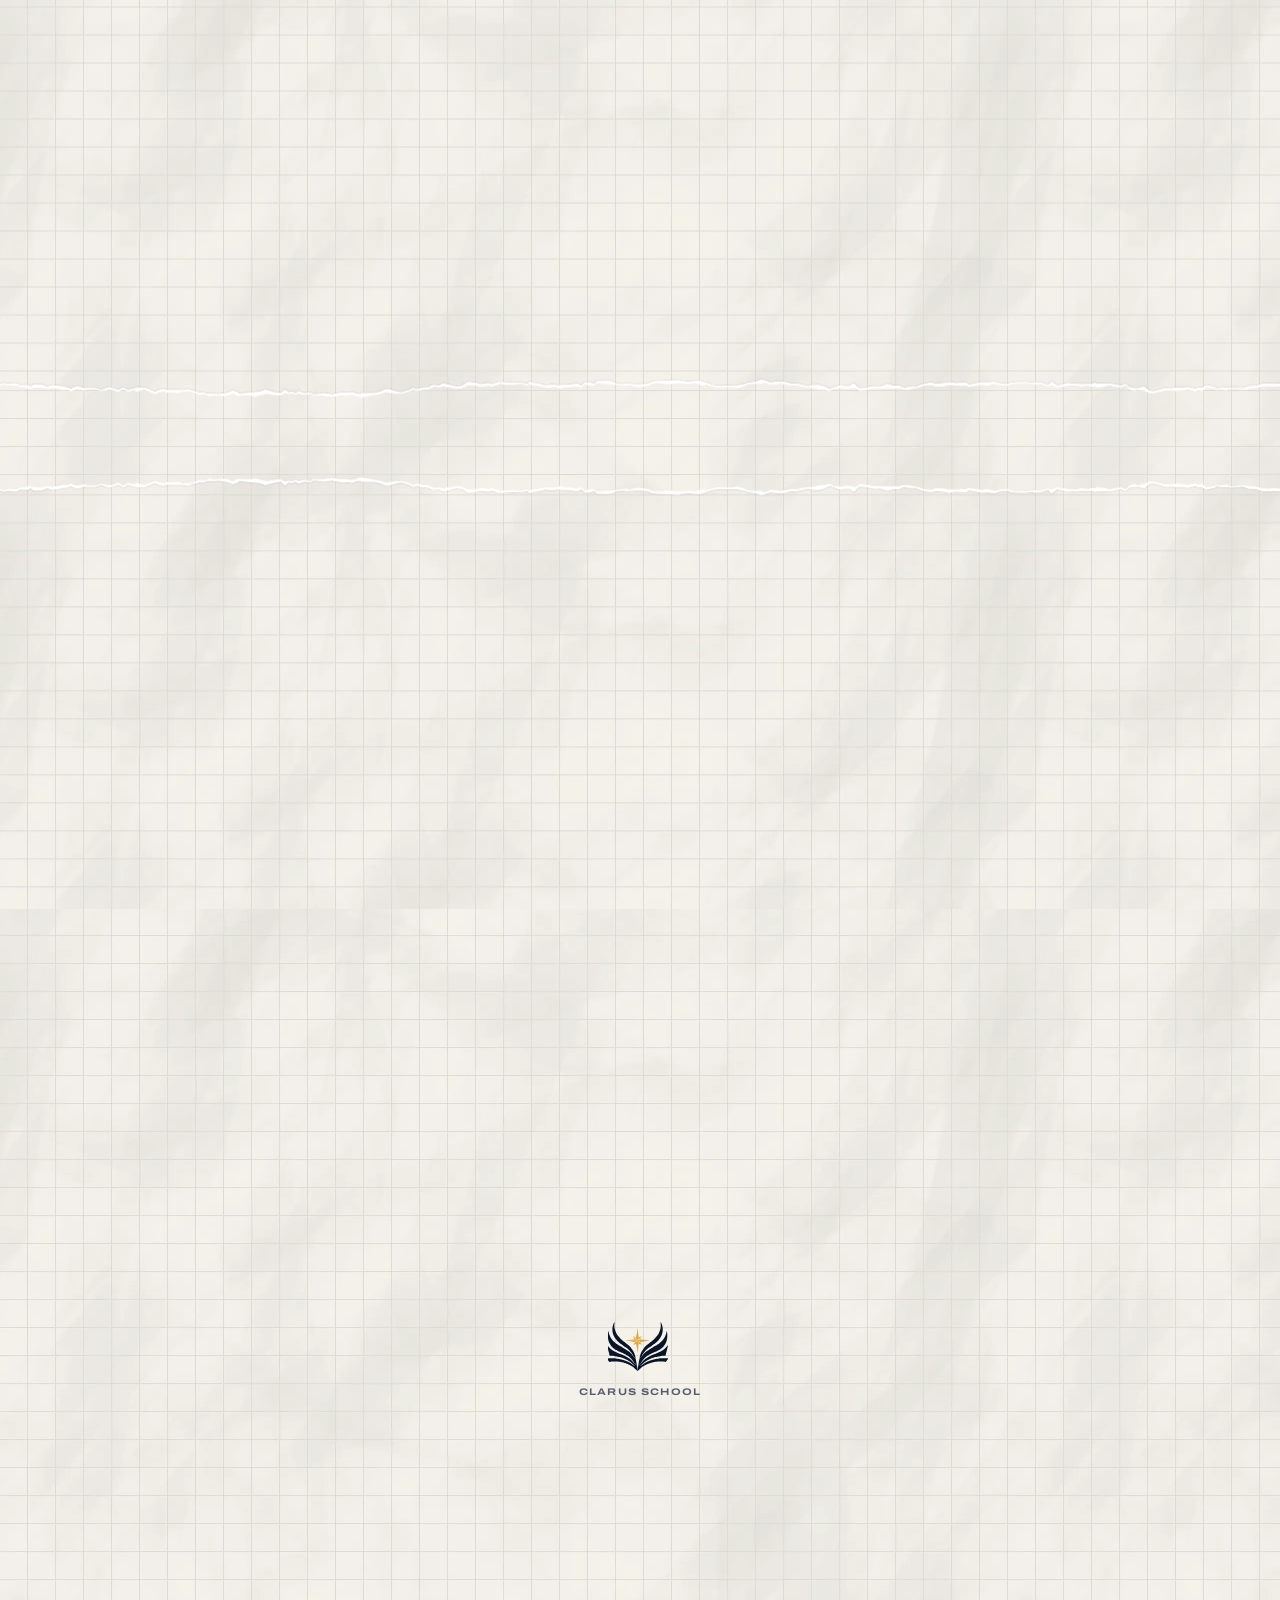
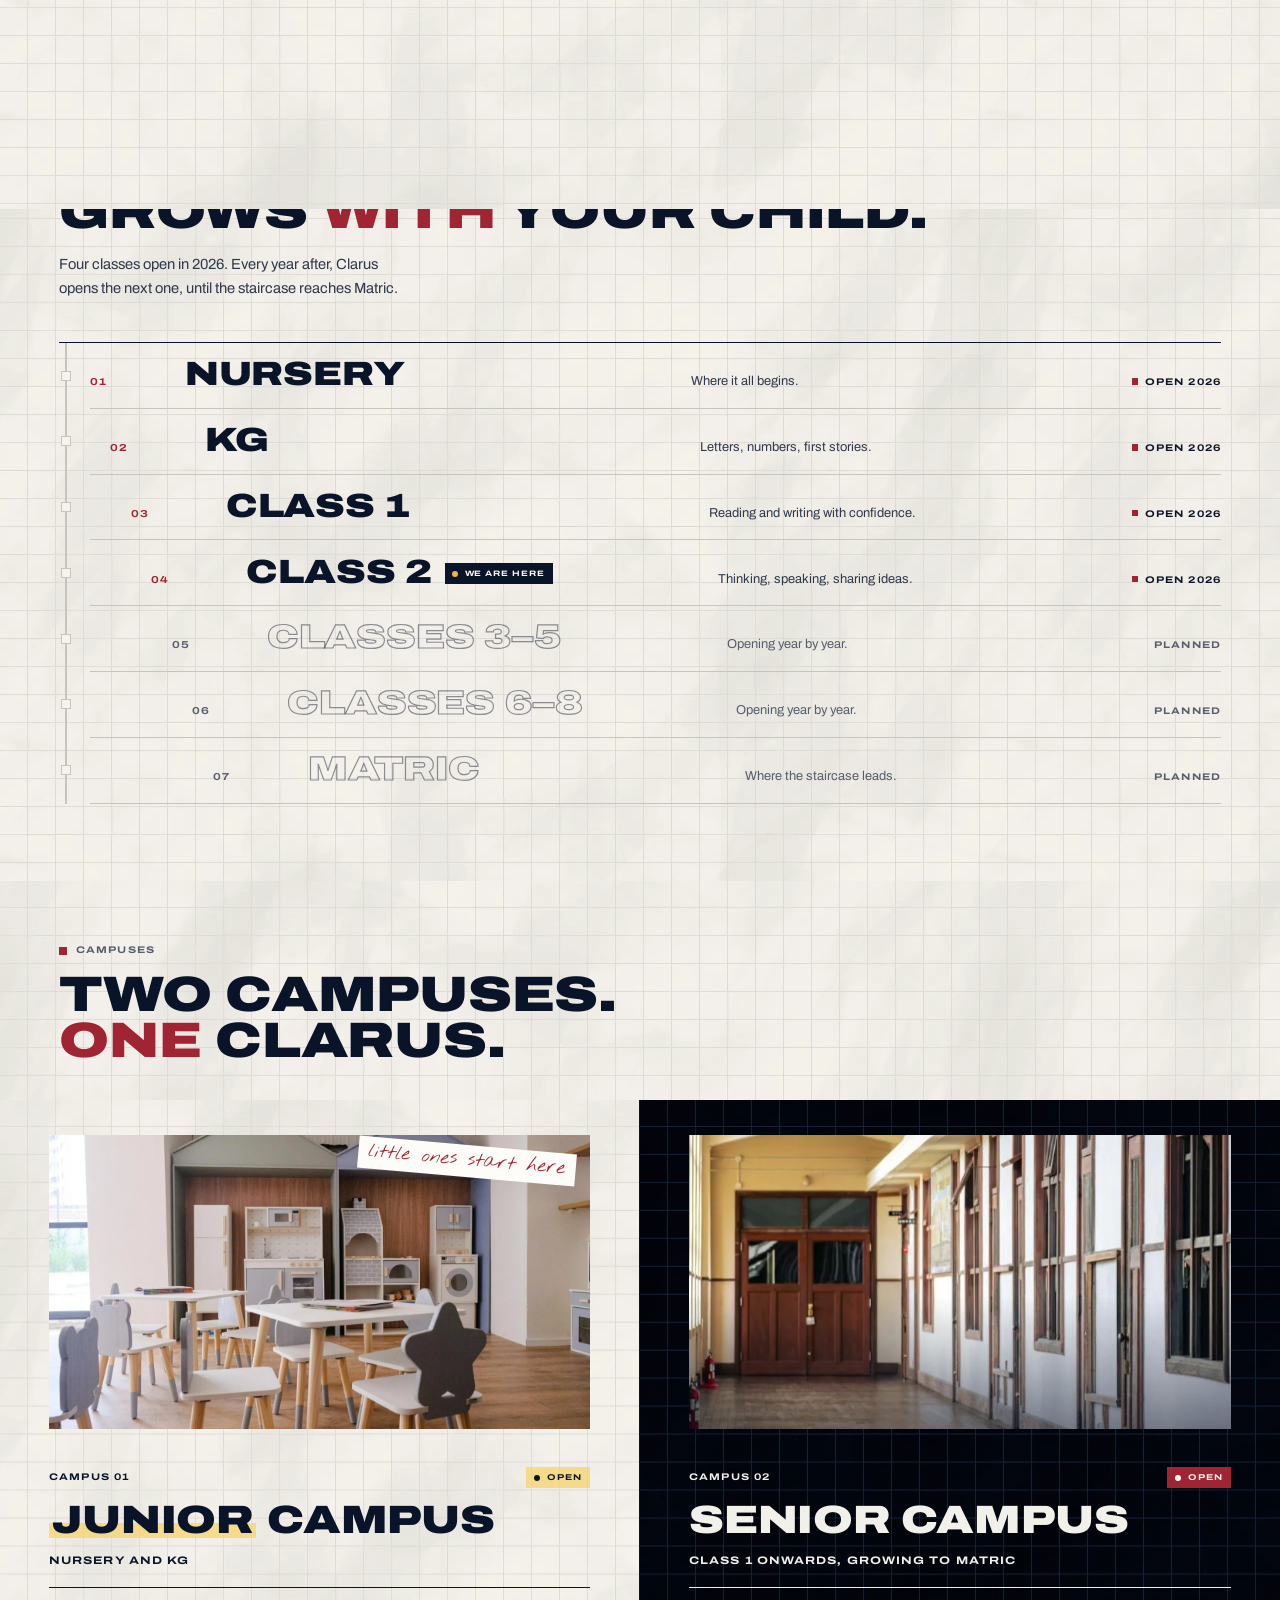
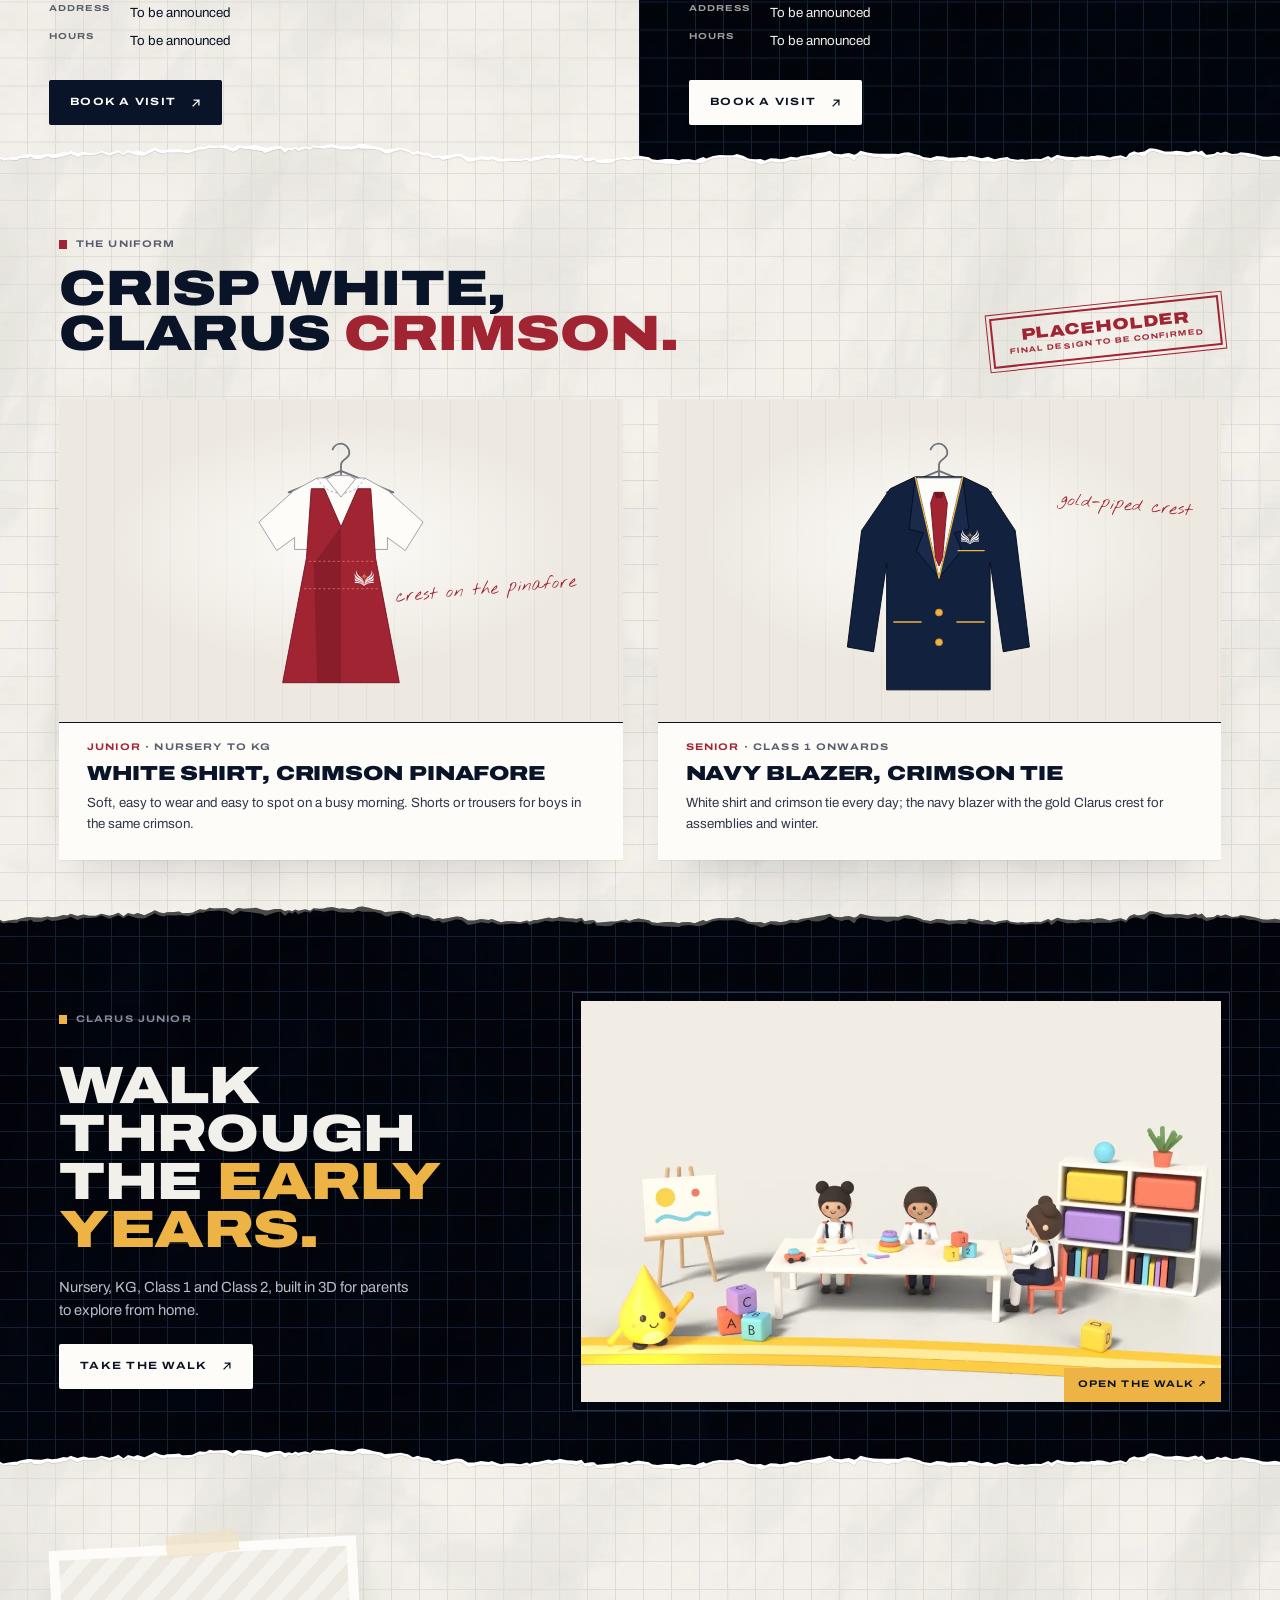
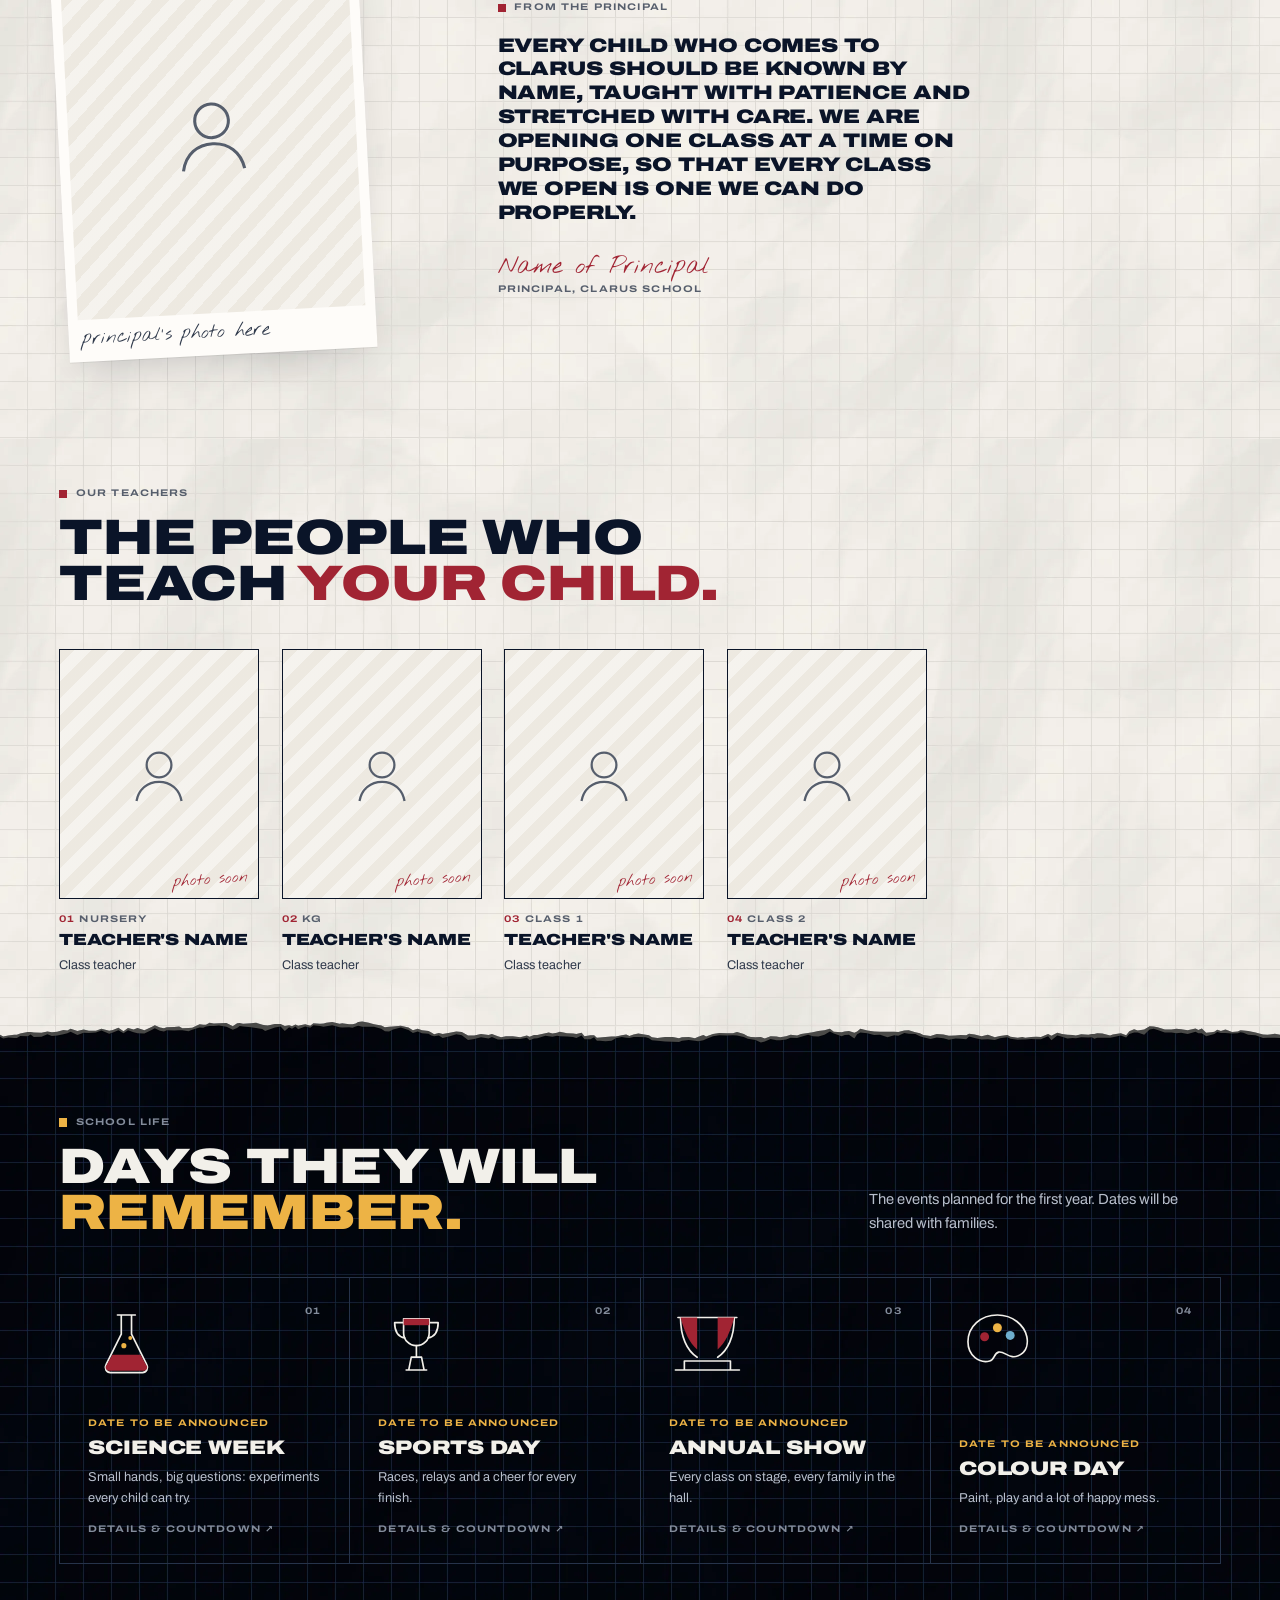
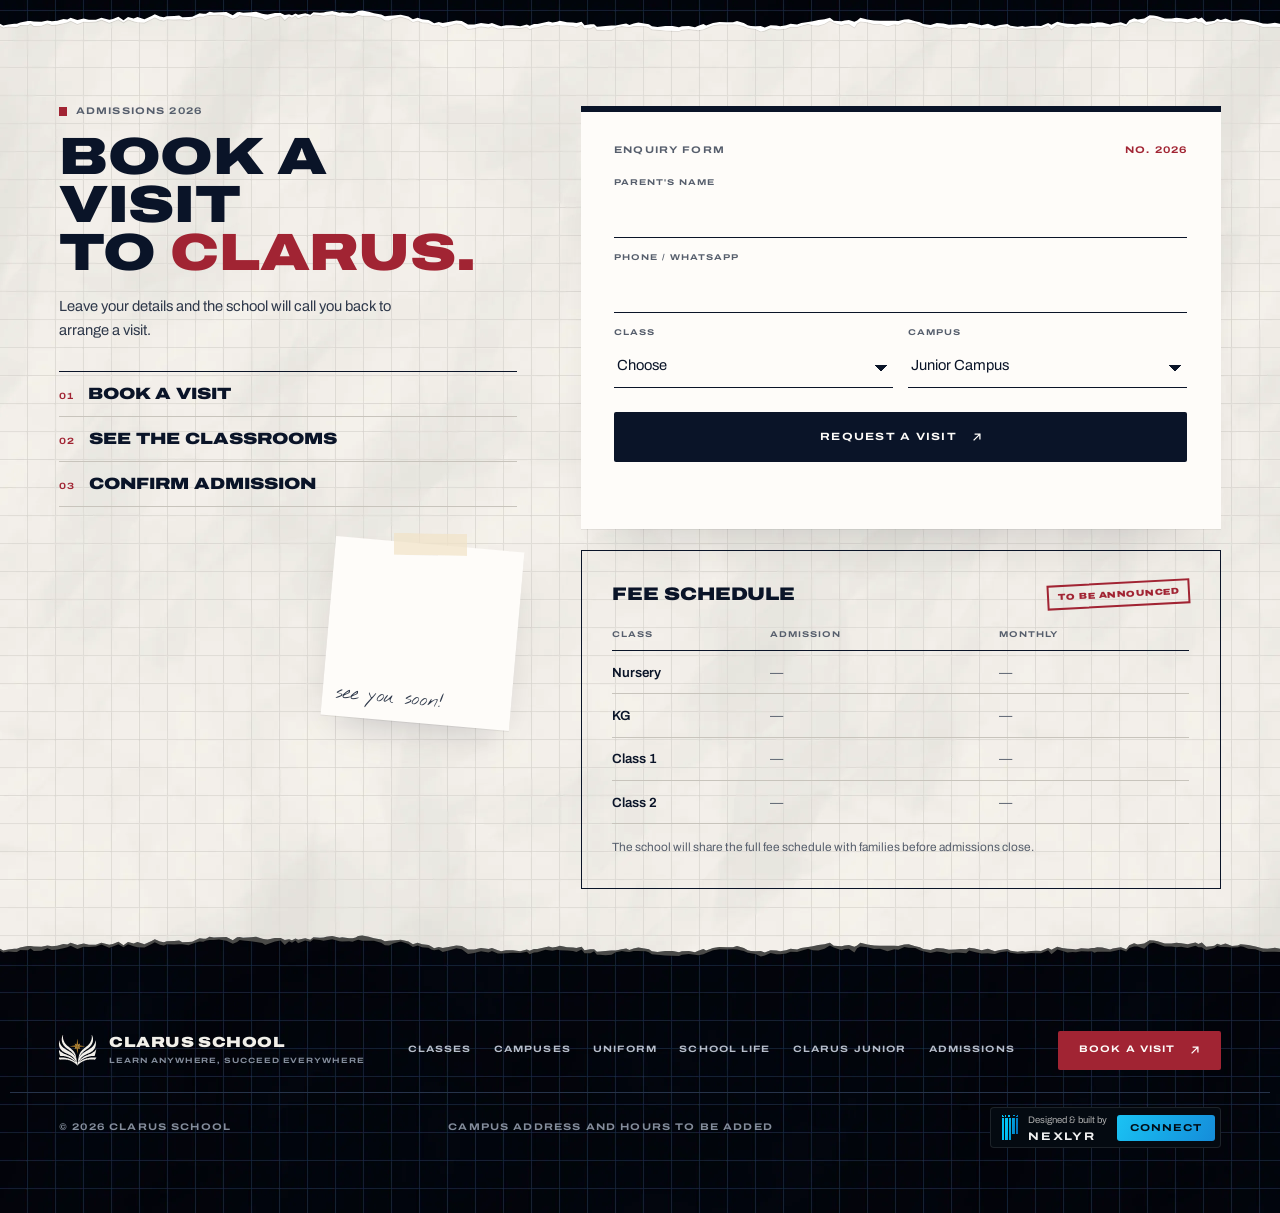
==== commit 4ea22db0: "3D campus models: hero building that assembles itself, campus stills, Senior hall in the Junior walk" ====
--- a/index.html
+++ b/index.html
@@ -47,6 +47,10 @@
 <script>(function(){try{if(sessionStorage.getItem('clarus-curtain')){document.documentElement.classList.add('arrive');sessionStorage.removeItem('clarus-curtain')}}catch(e){}})();</script>
 <link rel="stylesheet" href="vendor/lenis/lenis.css">
 <link rel="stylesheet" href="css/clarus.css">
+<link rel="modulepreload" href="vendor/three/three.min.js">
+<script type="importmap">
+{ "imports": { "three": "./vendor/three/three.min.js", "three/addons/": "./vendor/three/addons/" } }
+</script>
 </head>
 <body data-page="home">
 <svg class="defs" aria-hidden="true" focusable="false"><defs><path id="cb1" pathLength="100" d="M223.4 295.7C215.9 288.3 214.6 286.9 214.7 286.4C214.8 285.5 213.9 283.0 212.6 280.3C208.7 272.8 207.3 270.3 204.4 265.8C202.3 262.7 201.6 261.7 199.9 259.3C195.8 253.6 183.7 240.7 178.4 236.4C175.2 233.8 175.0 233.6 172.7 231.6C170.4 229.7 168.7 228.5 163.9 224.9C162.1 223.6 160.3 222.3 160.0 222.0C159.2 221.3 156.3 219.4 155.2 218.7C154.3 218.2 153.4 217.6 151.4 216.1C147.1 213.0 142.9 210.2 140.9 208.9C140.2 208.5 139.1 207.7 138.4 207.2C137.7 206.7 136.8 206.0 136.4 205.7C136.0 205.5 134.9 204.7 134.1 204.2C132.5 203.1 128.5 200.3 126.8 198.9C126.3 198.6 125.5 198.0 125.0 197.6C124.5 197.3 123.7 196.7 123.2 196.3C122.7 195.9 121.4 195.0 120.3 194.2C118.1 192.6 113.1 188.7 111.6 187.4C104.0 180.9 96.9 173.8 92.3 168.4C90.8 166.7 89.4 165.0 89.0 164.6C88.7 164.2 88.2 163.6 87.9 163.2C87.6 162.9 86.4 161.3 85.2 159.7C84.0 158.2 82.7 156.5 82.4 156.0C81.3 154.6 78.4 150.0 77.4 148.1C76.9 147.2 76.3 146.2 76.1 146.0C75.5 145.3 71.7 137.7 69.7 133.5C68.5 131.0 66.5 125.9 66.5 125.5C66.5 125.3 66.3 124.7 66.0 124.0C65.8 123.4 65.2 121.6 64.8 120.0C64.3 118.4 63.8 116.6 63.6 115.9C59.9 103.3 59.3 82.1 62.3 68.8C62.4 68.1 62.7 66.8 62.9 65.9C63.4 62.9 64.6 58.8 66.3 54.0C66.4 53.5 66.8 52.7 67.0 52.1C67.2 51.6 67.8 50.2 68.2 49.0C70.9 42.1 74.3 36.3 75.7 36.3C77.3 36.2 77.3 36.3 76.4 41.6C76.1 43.5 75.6 46.2 75.5 47.6C75.1 50.6 74.9 65.9 75.3 68.1C75.4 69.0 75.6 70.9 75.8 72.5C76.0 75.4 77.1 82.3 77.5 84.1C80.6 97.3 85.4 110.1 91.3 120.2C91.8 121.1 92.7 122.9 93.4 124.1C95.0 126.7 96.3 128.7 101.9 136.3C107.1 143.3 116.2 153.4 122.5 159.2C124.2 160.8 126.7 163.1 128.0 164.4C129.3 165.6 131.1 167.2 132.0 167.9C132.8 168.6 134.2 169.7 135.0 170.5C135.9 171.3 136.7 172.0 137.0 172.1C137.2 172.2 138.1 173.0 139.0 173.7C140.0 174.5 141.3 175.6 142.0 176.1C142.7 176.7 143.7 177.5 144.2 177.9C145.7 179.3 145.9 179.5 146.7 179.9C147.1 180.2 148.5 181.3 149.8 182.4C154.1 185.8 159.2 189.8 160.9 191.0C161.1 191.2 161.8 191.7 162.3 192.1C162.8 192.5 164.1 193.6 165.1 194.4C166.2 195.2 167.4 196.2 167.8 196.6C168.6 197.3 171.3 199.6 172.8 200.7C181.5 207.4 194.0 220.1 200.8 229.0C203.4 232.3 205.1 234.6 205.5 235.2C206.4 236.5 209.2 240.7 210.0 242.0C210.5 242.8 211.2 244.0 211.7 244.8C213.3 247.2 215.2 250.4 215.6 251.1C215.8 251.5 216.9 253.8 218.1 256.2C219.2 258.5 220.3 260.8 220.5 261.2C220.6 261.6 221.1 262.8 221.6 264.0C223.4 268.2 224.9 272.4 225.9 275.9C226.1 276.7 226.5 277.8 226.7 278.4C227.1 279.6 228.2 283.9 228.4 284.8C228.5 285.1 228.8 286.5 229.1 287.9C229.4 289.2 230.1 292.3 230.5 294.8C230.9 297.2 231.4 299.6 231.5 300.2C231.9 302.4 232.2 304.3 232.2 304.4C232.1 304.4 228.2 300.5 223.4 295.7Z"/><path id="cb2" pathLength="100" d="M233.4 345.2C226.1 338.0 226.1 338.0 223.8 338.0C221.6 338.0 221.5 338.0 221.3 337.3C221.2 336.9 220.1 334.9 218.8 332.8C217.6 330.8 216.3 328.6 216.0 328.1C215.5 327.1 214.1 325.0 212.9 323.2C212.5 322.6 211.7 321.6 211.2 320.9C210.3 319.4 207.6 315.9 206.3 314.4C205.0 312.8 203.0 310.4 202.2 309.5C197.6 303.9 190.5 297.0 183.8 291.5C183.3 291.1 182.3 290.3 181.6 289.7C179.2 287.7 173.7 283.7 170.2 281.6C169.8 281.3 168.9 280.8 168.4 280.5C167.8 280.1 165.9 278.9 164.0 277.7C162.1 276.6 160.4 275.5 160.1 275.2C159.8 275.0 159.3 274.7 159.0 274.6C158.7 274.5 158.3 274.4 158.1 274.2C156.7 273.1 143.6 266.5 138.8 264.4C137.6 263.9 136.3 263.3 136.0 263.1C135.6 262.9 135.2 262.8 135.0 262.8C134.8 262.8 134.1 262.5 133.4 262.2C132.7 261.8 131.4 261.3 130.5 260.9C129.6 260.5 128.3 259.9 127.6 259.6C126.9 259.3 125.1 258.5 123.6 257.9C122.1 257.2 120.0 256.3 118.9 255.8C117.8 255.3 115.9 254.5 114.8 254.0C113.6 253.6 112.3 253.0 111.9 252.9C108.1 251.2 106.1 250.3 104.6 249.6C98.4 246.7 97.1 246.1 94.9 244.9C93.5 244.2 92.1 243.5 91.8 243.2C91.5 243.0 91.1 242.8 90.9 242.8C90.8 242.8 89.8 242.2 88.7 241.5C87.5 240.9 85.2 239.5 83.5 238.5C81.8 237.5 80.0 236.3 79.5 236.0C77.1 234.4 76.4 233.9 75.0 232.9C74.2 232.2 73.0 231.4 72.3 230.9C68.3 228.2 58.4 219.1 54.5 214.4C53.6 213.4 52.5 212.1 52.0 211.6C50.0 209.3 44.3 201.1 43.1 198.8C42.9 198.3 42.5 197.7 42.4 197.5C42.0 197.0 40.8 194.9 39.1 191.4C38.3 189.9 37.6 188.4 37.5 188.2C37.3 187.9 37.1 187.3 36.9 186.8C36.7 186.3 36.0 184.5 35.3 182.8C32.4 175.8 30.5 169.2 28.8 160.0C27.5 153.3 27.0 149.6 26.7 145.5C26.1 135.7 26.7 122.2 28.1 112.1C28.5 109.3 28.7 108.5 29.5 104.4C29.8 103.0 30.0 101.8 30.0 101.7C30.0 101.3 31.2 101.5 31.6 101.9C31.8 102.2 32.0 103.0 32.1 103.8C33.1 112.1 36.8 125.6 39.8 132.1C40.0 132.7 40.3 133.3 40.3 133.6C40.3 133.8 40.4 134.0 40.5 134.1C40.6 134.2 40.9 134.8 41.2 135.6C42.0 137.6 47.5 148.5 49.2 151.5C50.0 152.7 52.3 156.1 53.5 157.8C53.8 158.1 54.3 158.8 54.6 159.2C58.0 164.0 64.0 171.0 70.2 177.2C74.5 181.6 79.6 186.1 82.9 188.6C83.6 189.2 84.8 190.1 85.5 190.7C86.3 191.4 88.1 192.7 89.5 193.8C90.9 194.8 92.6 196.0 93.1 196.4C93.7 196.8 95.2 197.9 96.5 198.7C97.8 199.6 99.2 200.6 99.6 200.8C100.0 201.1 100.9 201.7 101.6 202.2C102.3 202.6 103.3 203.3 103.8 203.6C104.6 204.3 106.0 205.1 111.4 208.5C116.4 211.6 117.1 212.0 118.6 212.9C119.4 213.4 120.3 213.9 120.5 214.0C121.4 214.5 128.3 218.4 130.2 219.4C131.4 220.1 132.9 220.9 133.6 221.4C134.3 221.8 135.7 222.7 136.8 223.3C137.8 223.8 139.3 224.7 140.1 225.2C142.3 226.4 142.8 226.7 143.1 226.7C143.2 226.7 143.6 227.0 144.0 227.3C145.2 228.3 150.2 231.3 153.0 232.9C153.6 233.3 154.3 233.7 154.7 234.0C155.0 234.3 155.4 234.5 155.5 234.5C156.0 234.5 161.5 237.9 167.7 242.1C171.2 244.5 174.4 246.6 174.8 246.9C175.3 247.2 176.0 247.6 176.4 248.0C177.5 248.8 181.5 251.8 182.2 252.3C188.7 256.7 199.9 267.6 207.6 276.9C208.2 277.7 210.0 280.2 211.4 282.4C214.1 286.4 214.1 286.4 223.3 295.6C232.5 304.9 232.5 304.9 232.7 306.9C233.2 310.2 234.1 315.1 235.3 320.9C235.7 322.9 236.2 325.3 236.3 326.1C236.4 326.9 236.6 327.6 236.6 327.7C236.7 327.8 236.9 329.1 237.1 330.5C237.4 332.0 237.8 334.4 238.0 335.9C238.3 337.4 238.6 339.3 238.8 340.1C238.9 340.9 239.2 342.6 239.4 343.9C239.6 345.1 239.8 347.0 240.0 348.0C240.2 349.0 240.4 350.4 240.5 351.1C240.7 351.8 240.7 352.4 240.7 352.4C240.6 352.4 237.3 349.2 233.4 345.2Z"/><path id="cb3" pathLength="100" d="M220.0 354.3C219.4 353.5 217.7 351.6 216.2 350.1C208.4 342.1 207.0 340.7 205.0 339.0C203.8 337.9 202.4 336.7 201.8 336.3C201.1 335.8 199.8 334.7 198.8 333.7C197.7 332.8 195.3 330.9 193.4 329.5C191.4 328.1 188.8 326.1 187.4 325.1C186.1 324.1 184.4 322.9 183.7 322.6C183.0 322.2 182.2 321.8 181.9 321.5C181.4 321.1 176.8 318.3 175.3 317.5C174.8 317.2 174.4 317.0 174.2 316.8C173.9 316.6 168.5 313.7 167.1 313.1C166.7 312.9 166.0 312.5 165.5 312.2C165.0 311.9 163.3 311.1 161.8 310.3C160.2 309.6 158.5 308.8 158.0 308.5C156.2 307.5 146.3 303.4 142.9 302.3C142.2 302.0 139.8 301.2 137.6 300.4C135.4 299.6 132.9 298.7 132.1 298.5C131.3 298.2 129.9 297.8 129.1 297.5C128.3 297.2 127.4 296.9 127.1 296.8C126.4 296.6 121.9 295.3 120.4 294.9C118.2 294.2 115.3 293.5 113.7 293.1C112.8 293.0 110.1 292.4 107.6 291.8C100.8 290.3 97.5 289.6 93.5 288.9C91.5 288.5 89.2 288.1 88.4 287.9C86.9 287.6 84.9 287.3 77.5 286.3C75.5 286.0 73.4 285.7 72.9 285.6C68.9 285.1 60.6 284.3 53.8 283.8C38.9 282.6 40.2 282.8 39.9 281.4C39.8 281.0 39.5 280.1 39.4 279.4C38.9 277.8 36.6 268.4 36.1 266.3C35.9 265.4 35.6 264.1 35.4 263.5C35.2 262.9 34.9 261.8 34.7 261.1C34.3 259.2 34.1 258.4 33.1 254.4C32.1 250.7 29.6 240.8 28.3 234.8C28.1 234.3 27.7 232.3 27.2 230.4C26.7 228.4 26.0 225.6 25.6 224.0C25.3 222.4 24.8 220.5 24.6 219.8C24.3 218.4 23.4 214.9 23.0 213.2C22.9 212.8 22.6 211.5 22.3 210.4C21.8 208.5 21.8 207.8 22.3 207.8C22.4 207.8 22.5 207.5 22.5 207.1C22.5 205.9 22.7 205.7 23.5 206.5C23.9 206.9 24.3 207.3 24.3 207.4C24.3 207.5 24.9 208.3 25.7 209.2C26.5 210.0 27.5 211.3 28.1 211.9C29.4 213.6 31.8 216.5 33.5 218.6C36.3 222.0 45.7 230.8 50.5 234.7C55.5 238.7 56.7 239.5 60.1 241.8C61.9 243.0 63.7 244.2 64.1 244.5C70.1 248.6 82.3 255.1 93.2 260.0C94.1 260.5 95.3 261.0 95.9 261.2C96.4 261.5 97.4 261.9 98.1 262.2C98.8 262.5 100.2 263.1 101.2 263.5C104.3 264.8 104.6 264.9 106.0 265.5C107.3 266.0 110.2 267.1 113.4 268.2C115.1 268.9 117.1 269.6 118.8 270.3C119.5 270.5 121.3 271.2 122.8 271.7C126.8 273.2 131.6 275.2 134.8 276.7C135.8 277.2 136.9 277.7 137.2 277.8C137.6 277.9 138.8 278.4 140.0 278.9C141.2 279.4 142.5 279.9 142.9 280.1C143.3 280.2 143.8 280.5 144.0 280.7C144.2 280.8 144.5 281.0 144.6 281.0C144.8 281.0 145.4 281.3 146.1 281.6C146.8 281.9 148.3 282.6 149.5 283.1C150.7 283.6 151.8 284.2 152.0 284.4C152.2 284.5 153.7 285.3 155.2 286.1C158.7 287.8 161.6 289.3 162.5 290.0C162.9 290.3 163.3 290.5 163.4 290.5C163.5 290.5 164.3 290.9 165.1 291.4C167.8 293.0 171.1 295.1 172.5 296.0C173.3 296.5 174.3 297.1 174.7 297.3C175.1 297.6 175.9 298.1 176.5 298.5C177.1 298.9 177.9 299.4 178.3 299.7C178.7 299.9 179.4 300.4 179.8 300.8C180.2 301.1 181.3 301.9 182.1 302.5C186.0 305.3 191.2 309.2 192.0 310.0C192.6 310.5 193.4 311.2 193.9 311.7C202.4 318.7 215.0 331.6 218.8 337.1C219.5 338.1 222.4 341.5 222.6 341.5C222.9 341.5 222.8 340.5 222.4 339.8C221.5 338.0 221.5 338.0 223.9 338.0C226.1 338.0 226.1 338.0 229.6 341.5L233.1 345.0L227.7 350.4C221.5 356.6 221.7 356.5 220.0 354.3Z"/><path id="cb4" pathLength="100" d="M245.6 397.6C244.9 396.7 243.7 395.3 242.5 394.0C242.0 393.5 240.1 391.4 238.3 389.3C236.4 387.2 234.8 385.4 234.6 385.3C234.4 385.2 232.9 383.8 231.1 382.1C229.3 380.4 227.5 378.8 227.1 378.5C226.7 378.1 224.9 376.6 223.1 375.1C217.1 370.0 214.8 368.3 209.9 364.9C208.8 364.2 207.7 363.4 207.5 363.2C207.3 362.9 207.1 362.8 206.9 362.8C206.8 362.8 205.4 361.9 203.9 360.9C197.3 356.6 185.3 350.0 178.8 347.2C177.7 346.8 176.7 346.4 176.5 346.2C174.6 345.3 169.9 343.3 168.0 342.6C166.7 342.2 163.8 341.1 161.5 340.3C156.9 338.6 151.3 336.8 150.8 336.8C150.7 336.8 149.5 336.4 148.2 336.0C145.5 335.2 145.3 335.2 138.4 333.4C132.3 331.9 128.6 331.0 124.4 330.3C122.7 330.0 120.8 329.6 120.1 329.5C118.4 329.2 114.1 328.6 109.8 328.1C107.8 327.9 105.5 327.6 104.6 327.5C96.3 326.1 73.5 325.7 61.1 326.6C53.7 327.2 42.7 328.4 40.6 328.8C39.2 329.1 39.0 329.1 38.4 329.0C38.1 329.0 36.2 326.8 34.1 324.0C33.1 322.6 32.2 321.3 31.3 320.1C29.3 317.3 28.8 316.6 27.2 314.6C26.3 313.4 25.3 312.0 25.0 311.6C24.6 311.2 23.8 310.0 23.0 308.9C22.3 307.8 21.5 306.5 21.2 306.1C20.6 305.3 20.6 304.0 21.1 303.1C21.4 302.7 21.7 302.6 24.0 302.5C25.5 302.5 28.1 302.4 29.9 302.3C34.6 302.0 69.1 302.1 73.9 302.5C79.0 302.8 85.7 303.5 87.8 303.8C88.6 303.9 91.2 304.2 93.4 304.5C95.6 304.8 98.4 305.2 99.8 305.4C101.1 305.6 102.5 305.8 102.9 305.8C108.5 306.7 115.4 308.0 125.8 310.3C127.9 310.8 130.2 311.4 135.0 312.9C137.1 313.5 140.1 314.4 141.5 314.8C146.1 316.1 147.0 316.4 152.1 318.2C158.1 320.3 158.6 320.5 161.0 321.5C162.0 321.9 163.4 322.5 164.1 322.7C164.8 323.0 165.6 323.3 165.9 323.5C167.0 324.0 170.9 325.8 172.2 326.3C175.7 327.6 191.4 335.9 196.0 338.9C197.3 339.7 199.3 341.0 200.5 341.7C203.5 343.6 204.1 344.0 206.5 345.7C207.7 346.6 208.9 347.4 209.3 347.6C209.7 347.8 210.6 348.5 211.3 349.0C212.0 349.6 213.4 350.6 214.4 351.4C215.3 352.1 217.2 353.6 218.5 354.7C220.7 356.6 221.5 357.1 221.5 356.5C221.5 356.4 221.4 356.2 221.2 356.0C221.0 355.8 221.1 355.8 221.6 355.8C222.3 355.8 223.2 354.9 227.8 350.4L233.1 345.0L237.1 349.0C240.2 352.1 241.0 353.0 241.0 353.6C241.0 354.0 241.2 355.0 241.4 356.0C242.1 359.7 242.3 360.7 242.5 362.0C242.6 362.8 243.2 366.4 243.9 370.1C244.5 373.8 245.1 377.4 245.3 378.1C245.4 378.8 245.6 380.4 245.9 381.8C246.6 385.8 246.3 398.6 245.6 397.6Z"/><path id="cstar-o" pathLength="100" d="M246.25 78.00L255.43 147.83L278.78 137.47L268.42 160.82L338.25 170.00L268.42 179.18L278.78 202.53L255.43 192.17L246.25 262.00L237.07 192.17L213.72 202.53L224.08 179.18L154.25 170.00L224.08 160.82L213.72 137.47L237.07 147.83Z"/><g id="cstar"><path class="sl" d="M246.25 170.0L246.25 78.00L255.43 147.83Z"/><path class="sdx" d="M246.25 170.0L255.43 147.83L278.78 137.47Z"/><path class="slx" d="M246.25 170.0L278.78 137.47L268.42 160.82Z"/><path class="sl" d="M246.25 170.0L268.42 160.82L338.25 170.00Z"/><path class="sd" d="M246.25 170.0L338.25 170.00L268.42 179.18Z"/><path class="slx" d="M246.25 170.0L268.42 179.18L278.78 202.53Z"/><path class="sdx" d="M246.25 170.0L278.78 202.53L255.43 192.17Z"/><path class="sl" d="M246.25 170.0L255.43 192.17L246.25 262.00Z"/><path class="sd" d="M246.25 170.0L246.25 262.00L237.07 192.17Z"/><path class="sdx" d="M246.25 170.0L237.07 192.17L213.72 202.53Z"/><path class="slx" d="M246.25 170.0L213.72 202.53L224.08 179.18Z"/><path class="sd" d="M246.25 170.0L224.08 179.18L154.25 170.00Z"/><path class="sl" d="M246.25 170.0L154.25 170.00L224.08 160.82Z"/><path class="sdx" d="M246.25 170.0L224.08 160.82L213.72 137.47Z"/><path class="slx" d="M246.25 170.0L213.72 137.47L237.07 147.83Z"/><path class="sd" d="M246.25 170.0L237.07 147.83L246.25 78.00Z"/></g><g id="cwing"><use href="#cb1"/><use href="#cb2"/><use href="#cb3"/><use href="#cb4"/></g><symbol id="cmark" viewBox="14 6 465 398"><g class="mk-pages"><use href="#cwing"/><use href="#cwing" transform="translate(492.5 0) scale(-1 1)"/></g><use href="#cstar"/></symbol></defs></svg>
@@ -139,12 +143,13 @@
 
     <div class="hero-art">
       <figure class="hero-photo sel" data-sel>
+        <canvas id="hero3d" aria-label="A concept model of the Clarus main building: a white classical hall with columns, a red dome and a gold star, on a wooden board with lawns and trees" role="img"></canvas>
         <picture>
           <source media="(max-width:820px)" srcset="assets/photos/classroom-sun-m.webp">
           <img src="assets/photos/classroom-sun.webp" width="2000" height="1334" alt="A sunlit classroom with wooden desks and tall windows" fetchpriority="high" decoding="async">
         </picture>
         <span class="h hd1"></span><span class="h hd2"></span><span class="h hd3"></span><span class="h hd4"></span><span class="h hd5"></span><span class="h hd6"></span><span class="h hd7"></span><span class="h hd8"></span>
-        <span class="sel-tag lbl">Sample photo</span>
+        <span class="sel-tag lbl">Concept model · 3D</span>
       </figure>
       <figure class="polaroid hero-pol">
         <img src="assets/photos/junior-room.webp" width="1400" height="934" alt="A bright early-years room with small tables and star-shaped chairs" decoding="async">
--- a/css/clarus.css
+++ b/css/clarus.css
@@ -237,6 +237,16 @@
 .hero-photo{position:relative;aspect-ratio:3/2;width:100%;margin-left:auto}
 .hero-photo picture,.hero-photo img{width:100%;height:100%;object-fit:cover;display:block}
 .hero-photo picture{overflow:hidden;clip-path:inset(0)}
+.hero-photo canvas{position:absolute;inset:0;width:100%;height:100%;display:block;z-index:1}
+.hero-photo.has-3d picture{visibility:hidden}
+.hero-photo.has-3d{background:radial-gradient(70% 60% at 50% 55%,oklch(99% .004 85 / .55),transparent 75%)}
+.campus-ph .ph-model{position:absolute;inset:0;width:100%;height:100%;object-fit:contain;opacity:0;transition:opacity 1s var(--ease-out),transform 1.2s var(--ease-out)}
+.campus-ph.has-model .ph-model{opacity:1}
+.campus-ph.has-model .ph-photo{opacity:0}
+.campus-ph .ph-photo{transition:opacity .8s var(--ease-out)}
+.campus-ph .ph-tag{position:absolute;left:.7rem;bottom:.7rem;padding:.35rem .5rem;font-size:.52rem;background:var(--crimson);color:var(--paper-hi);opacity:0;transition:opacity .6s .4s}
+.campus-ph.has-model .ph-tag{opacity:1}
+.campus:hover .campus-ph.has-model .ph-model{transform:scale(1.04) translateY(-1%)}
 .hero-pol{position:absolute;left:clamp(-4.5rem,-5vw,-2rem);bottom:clamp(-4.5rem,-6vw,-2.5rem);width:clamp(9.5rem,15vw,14.5rem);rotate:-7deg;z-index:3}
 .hero-pol figcaption{font-size:1.15rem}
 .hero-star{position:absolute;right:clamp(-1rem,-1.2vw,-.5rem);top:clamp(-2.6rem,-3vw,-1.8rem);width:clamp(3.4rem,5vw,4.8rem);z-index:4;filter:drop-shadow(0 6px 10px oklch(40% .1 70 / .25))}
@@ -295,7 +305,7 @@
 .campus-pair{display:grid;grid-template-columns:1fr 1fr}
 .campus{position:relative;display:grid;grid-template-rows:auto 1fr;min-height:clamp(36rem,62vw,50rem);overflow:hidden}
 .campus-ph{position:relative;height:clamp(18rem,30vw,26rem);overflow:hidden;margin:0 var(--gutter);margin-top:clamp(1.5rem,3vw,2.5rem)}
-.campus-ph img{width:100%;height:118%;object-fit:cover;will-change:transform}
+.campus-ph .ph-photo{width:100%;height:118%;object-fit:cover;will-change:transform}
 .campus-txt{padding:clamp(1.8rem,3vw,2.8rem) var(--gutter) clamp(2.5rem,4vw,3.5rem);display:flex;flex-direction:column;gap:1rem}
 .campus-k{display:flex;justify-content:space-between;align-items:center;gap:1rem}
 .campus h3{font-size:clamp(2rem,1rem + 3vw,4rem)}
@@ -313,7 +323,9 @@
 .campus-jr .c-note{position:absolute;right:calc(var(--gutter) + 1rem);top:clamp(2.2rem,4vw,3.2rem);z-index:2;font-size:1.4rem;color:var(--crimson);rotate:5deg;background:var(--paper-hi);padding:.25rem .7rem .4rem;box-shadow:0 10px 24px -14px var(--shadow)}
 /* senior: ink, crimson signal, editorial */
 .campus-sr .c-status{background:var(--crimson);color:var(--paper-hi)}
-.campus-sr .campus-ph::after{content:"";position:absolute;inset:0;background:linear-gradient(transparent 55%,oklch(15% .04 262 / .5))}
+.campus-sr .campus-ph::after{content:"";position:absolute;inset:0;background:linear-gradient(transparent 55%,oklch(15% .04 262 / .5));transition:opacity .8s}
+.campus-sr .campus-ph.has-model::after{opacity:0}
+.campus-ph.has-model{background:var(--paper) url(../assets/tex/paper-tile.webp) 0 0/1008px 1008px}
 
 /* ───────── uniform ───────── */
 .uniform{padding-bottom:clamp(5rem,10vw,8rem)}
@@ -471,7 +483,7 @@
   .hero-labels span:nth-child(2){display:none}
   .hero-grid{grid-template-columns:1fr;padding-bottom:5rem;gap:2.6rem}
   .hero-art{margin-top:0;order:-1}
-  .hero-photo{aspect-ratio:4/5}
+  .hero-photo{aspect-ratio:1/1}
   .hero-pol{left:auto;right:-.4rem;bottom:-2.6rem;width:8.5rem}
   .hero-note{display:none}
   .hero-star{right:auto;left:-.6rem;top:-1.6rem}
@@ -628,42 +640,52 @@
 }
 
 
-/* ───────── scale: a notch smaller everywhere (laptop and phone) ───────── */
-html{font-size:15px}
-.h2{font-size:clamp(1.9rem,1rem + 3.5vw,4.5rem)}
-.hero-tag{font-size:clamp(1.35rem,.9rem + 1.45vw,2.2rem)}
-.promise{padding:clamp(4rem,9vw,7.5rem) 0 clamp(4.5rem,9vw,7.5rem)}
-.promise-t{font-size:clamp(1.55rem,.9rem + 2.5vw,3.3rem)}
-.classes,.uniform,.junior,.life,.adm{padding-bottom:clamp(4rem,8vw,6.5rem)}
-.classes .wrap,.uniform .wrap,.life .wrap{padding-top:clamp(3rem,6.5vw,5.5rem)}
-.junior-in,.msg-in,.adm-in{padding-top:clamp(3rem,7vw,5.5rem)}
-.campus-head{padding:clamp(3rem,7vw,5.5rem) 0 clamp(2rem,4vw,3rem)}
-.staff{padding:clamp(2.5rem,6vw,4rem) 0 clamp(4rem,8vw,6.5rem)}
-.sec-head{margin-bottom:clamp(2rem,4vw,3.5rem)}
-.cl{padding-top:clamp(.9rem,1.6vw,1.35rem);padding-bottom:clamp(.9rem,1.6vw,1.35rem)}
-.cl-t{font-size:clamp(1.4rem,.9rem + 2.1vw,3rem)}
-.campus{min-height:clamp(32rem,54vw,44rem)}
-.campus h3{font-size:clamp(1.8rem,1rem + 2.5vw,3.4rem)}
-.campus-ph{height:clamp(16rem,26vw,23rem)}
-.msg-q p{font-size:clamp(1rem,.8rem + .85vw,1.55rem)}
-.ev{min-height:clamp(17rem,24vw,21rem)}
-.ev h3{font-size:clamp(1.15rem,.85rem + .85vw,1.6rem)}
-.uni-art svg{width:min(70%,19rem)}
+/* ───────── scale: compact, calm sizes (laptop and phone) ───────── */
+html{font-size:14px}
+.h2{font-size:clamp(1.7rem,.9rem + 2.9vw,3.7rem)}
+.hero-tag{font-size:clamp(1.25rem,.85rem + 1.25vw,1.95rem)}
+.hero-p,.sec-p{font-size:clamp(.95rem,.9rem + .2vw,1.05rem)}
+.promise{padding:clamp(3.5rem,8vw,6.5rem) 0 clamp(4rem,8vw,6.5rem)}
+.promise-t{font-size:clamp(1.4rem,.85rem + 2.1vw,2.8rem)}
+.classes,.uniform,.junior,.life,.adm{padding-bottom:clamp(3.5rem,7vw,5.5rem)}
+.classes .wrap,.uniform .wrap,.life .wrap{padding-top:clamp(2.6rem,5.5vw,4.6rem)}
+.junior-in,.msg-in,.adm-in{padding-top:clamp(2.6rem,6vw,4.6rem)}
+.campus-head{padding:clamp(2.6rem,6vw,4.6rem) 0 clamp(1.8rem,3.5vw,2.6rem)}
+.staff{padding:clamp(2rem,5vw,3.5rem) 0 clamp(3.5rem,7vw,5.5rem)}
+.sec-head{margin-bottom:clamp(1.8rem,3.5vw,3rem)}
+.cl{padding-top:clamp(.8rem,1.4vw,1.15rem);padding-bottom:clamp(.8rem,1.4vw,1.15rem)}
+.cl-t{font-size:clamp(1.25rem,.8rem + 1.75vw,2.5rem)}
+.cl-d{font-size:.92rem}
+.campus{min-height:clamp(30rem,50vw,40rem)}
+.campus h3{font-size:clamp(1.6rem,.9rem + 2.1vw,2.9rem)}
+.campus-ph{height:clamp(15rem,24vw,21rem)}
+.msg-q p{font-size:clamp(.95rem,.75rem + .75vw,1.4rem)}
+.msg-sign .hand{font-size:1.7rem}
+.ev{min-height:clamp(16rem,22vw,19rem)}
+.ev h3{font-size:clamp(1.05rem,.8rem + .7vw,1.4rem)}
+.ev-ic{width:clamp(4.2rem,6vw,5.6rem)}
+.uni-art svg{width:min(64%,17rem)}
+.uni-txt h3{font-size:clamp(1.05rem,.85rem + .7vw,1.45rem)}
+.tcard h3{font-size:clamp(.95rem,.8rem + .45vw,1.15rem)}
+.staff-grid{max-width:62rem}
+.adm-steps li{font-size:clamp(.95rem,.8rem + .4vw,1.2rem)}
+.fees h3{font-size:clamp(1rem,.85rem + .5vw,1.3rem)}
+.mq-track{font-size:clamp(.75rem,.62rem + .45vw,1.05rem)}
 @media (max-width:820px){
-  html{font-size:13.5px}
-  .h2{font-size:clamp(1.5rem,6.6vw,2.1rem)}
-  .hero-tag{font-size:1.25rem}
-  .promise{padding:3rem 0 3.5rem}
-  .promise-t{font-size:1.3rem}
-  .classes,.uniform,.junior,.life,.adm,.staff{padding-bottom:3rem}
-  .classes .wrap,.uniform .wrap,.life .wrap,.junior-in,.msg-in,.adm-in{padding-top:2.6rem}
-  .campus-head{padding:2.6rem 0 1.3rem}
-  .cl-t{font-size:1.1rem}
-  .campus h3{font-size:1.6rem}
-  .campus-ph{height:12.5rem}
+  html{font-size:13px}
+  .h2{font-size:clamp(1.4rem,6vw,1.9rem)}
+  .hero-tag{font-size:1.15rem}
+  .promise{padding:2.6rem 0 3rem}
+  .promise-t{font-size:1.2rem}
+  .classes,.uniform,.junior,.life,.adm,.staff{padding-bottom:2.6rem}
+  .classes .wrap,.uniform .wrap,.life .wrap,.junior-in,.msg-in,.adm-in{padding-top:2.3rem}
+  .campus-head{padding:2.3rem 0 1.1rem}
+  .cl-t{font-size:1.02rem}
+  .campus h3{font-size:1.45rem}
+  .campus-ph{height:11.5rem}
   .ev{min-height:0}
+  .msg-q p{font-size:.95rem}
 }
-
 @media (prefers-reduced-motion:reduce){
   *,*::before,*::after{animation:none!important;transition:none!important}
   html.js .rv{opacity:1;transform:none}
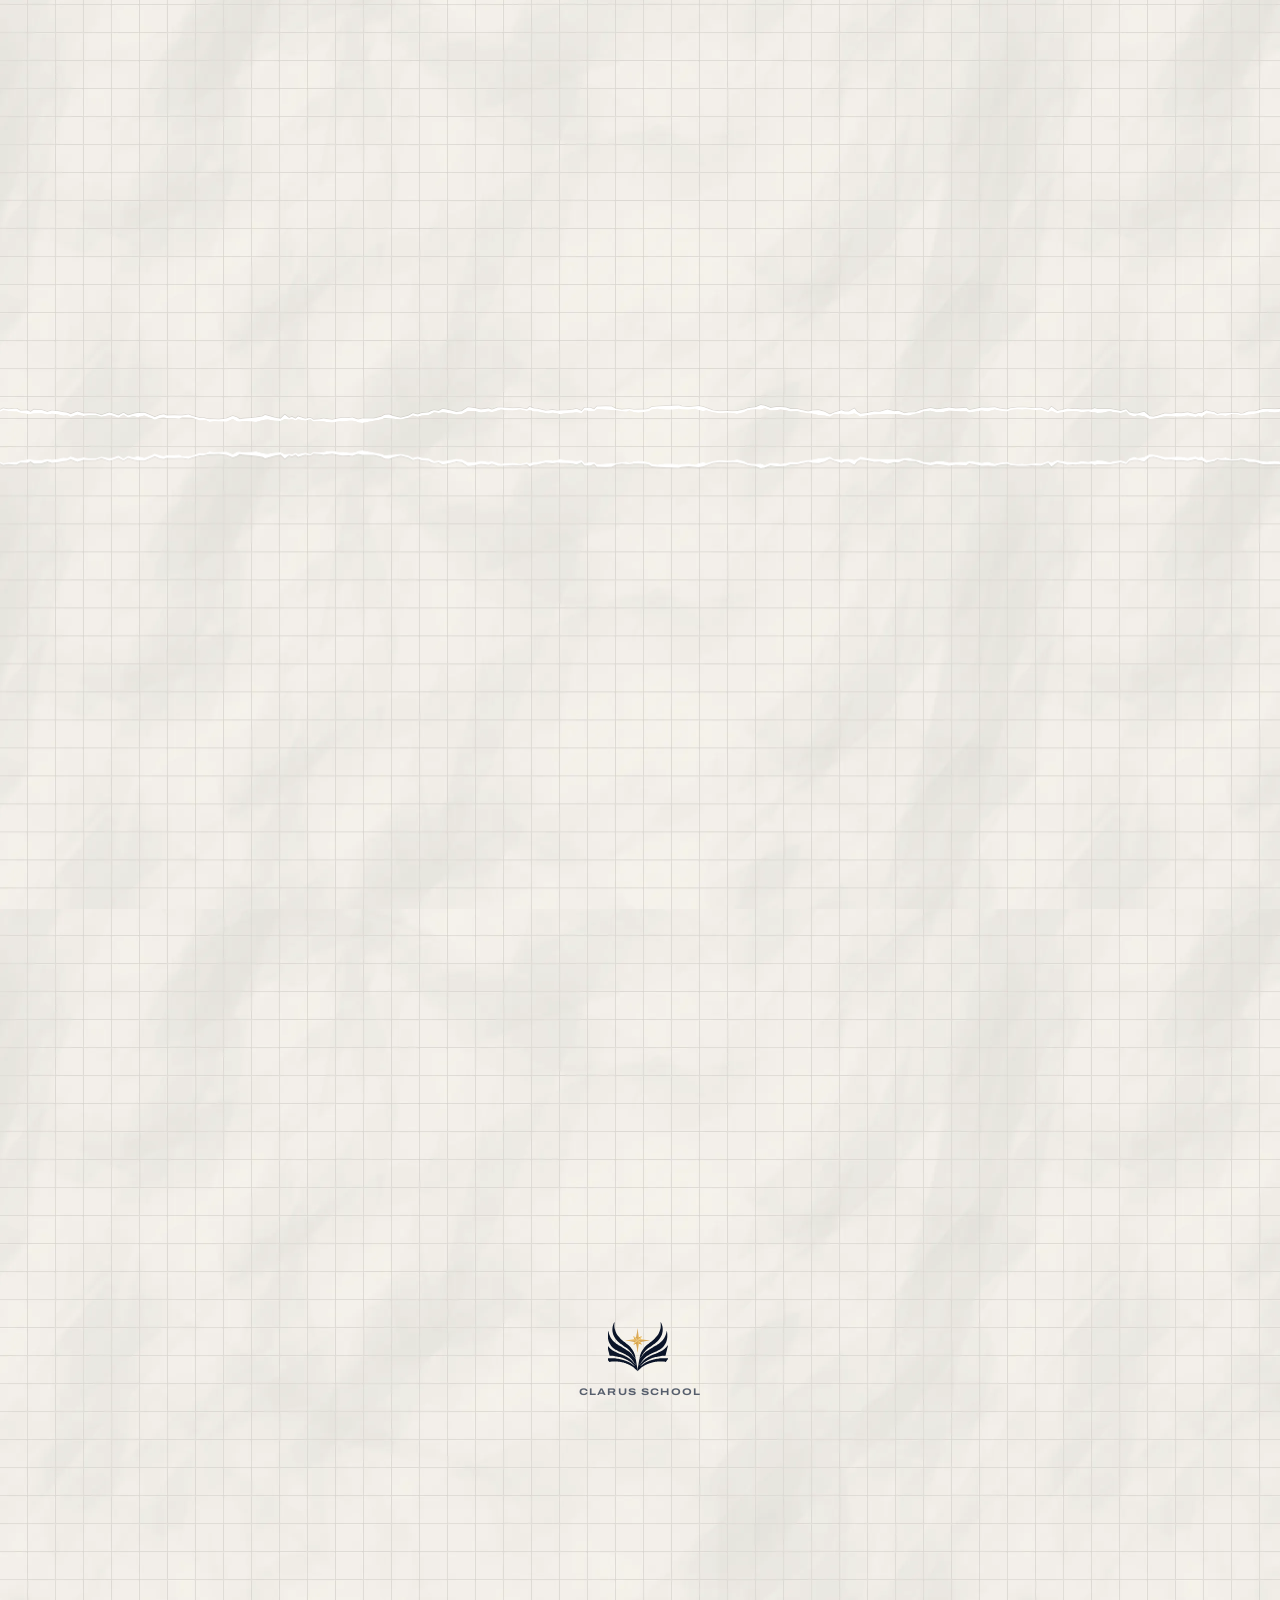
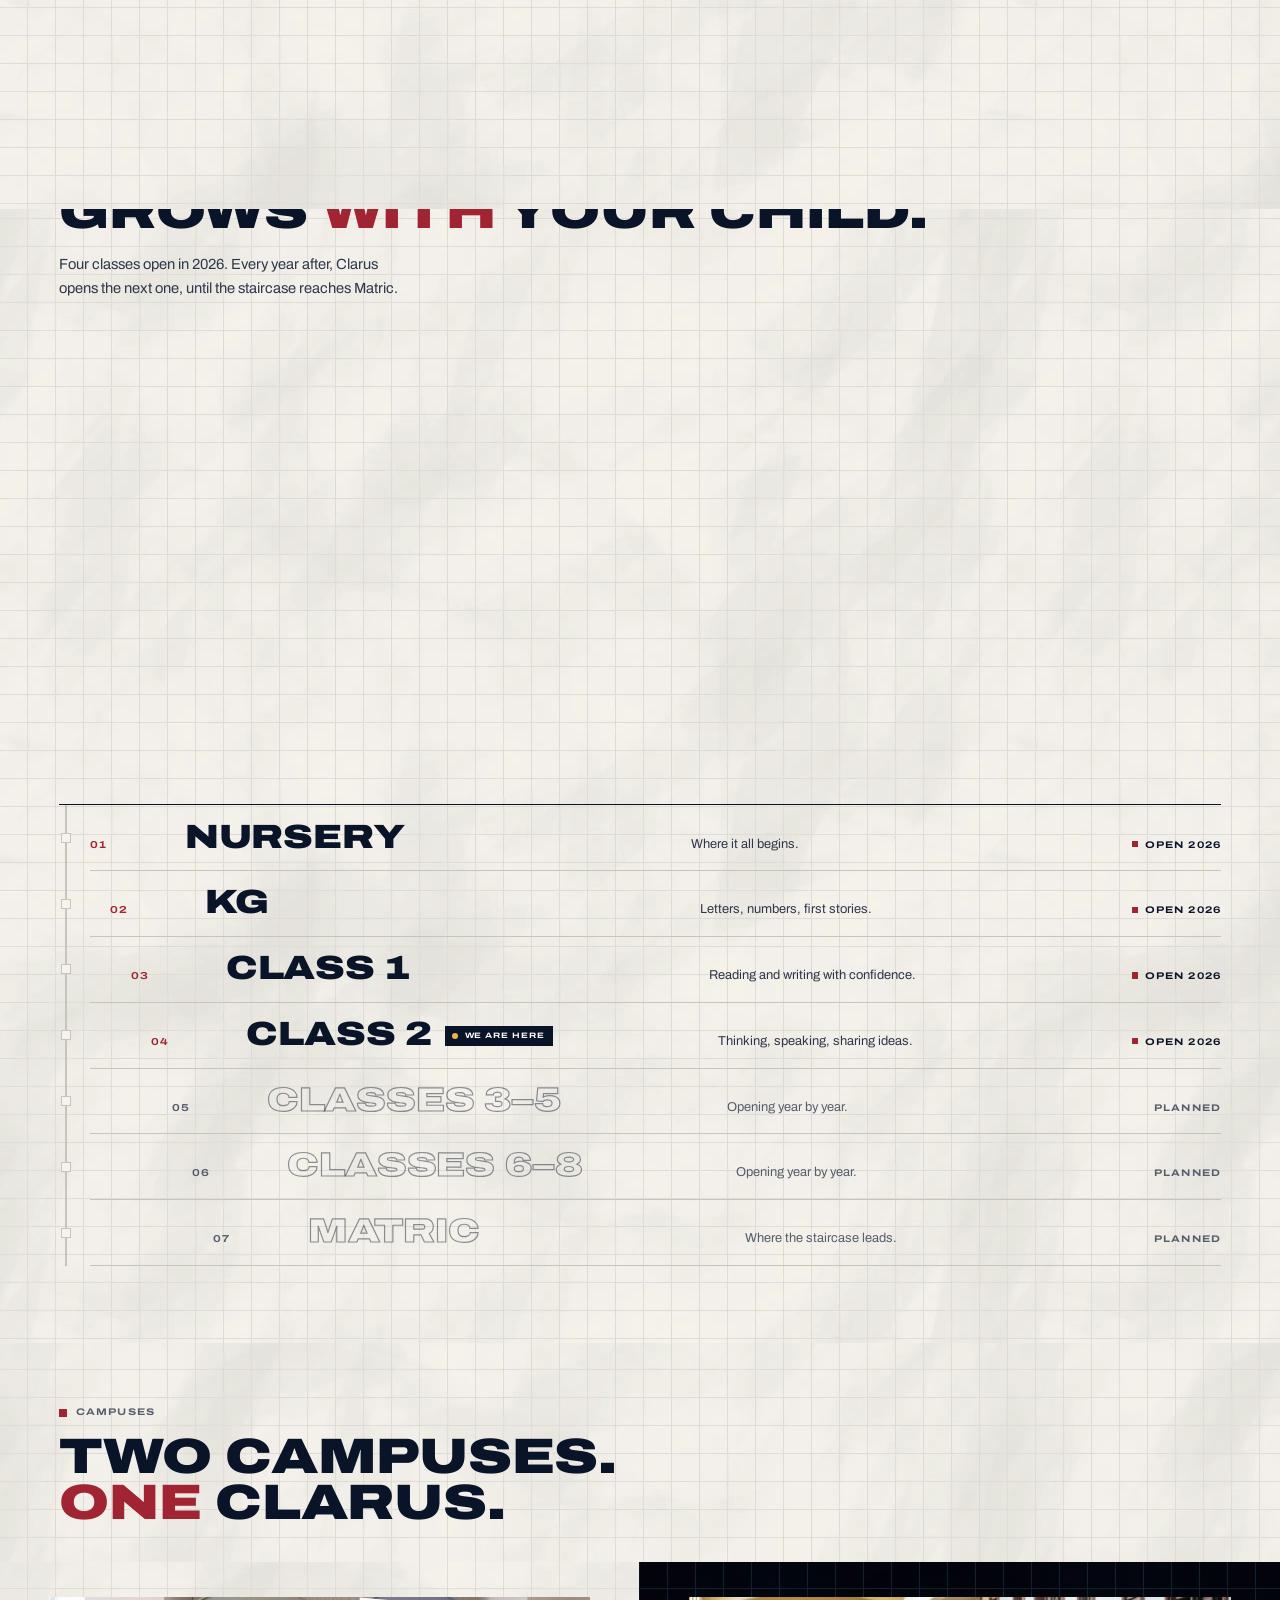
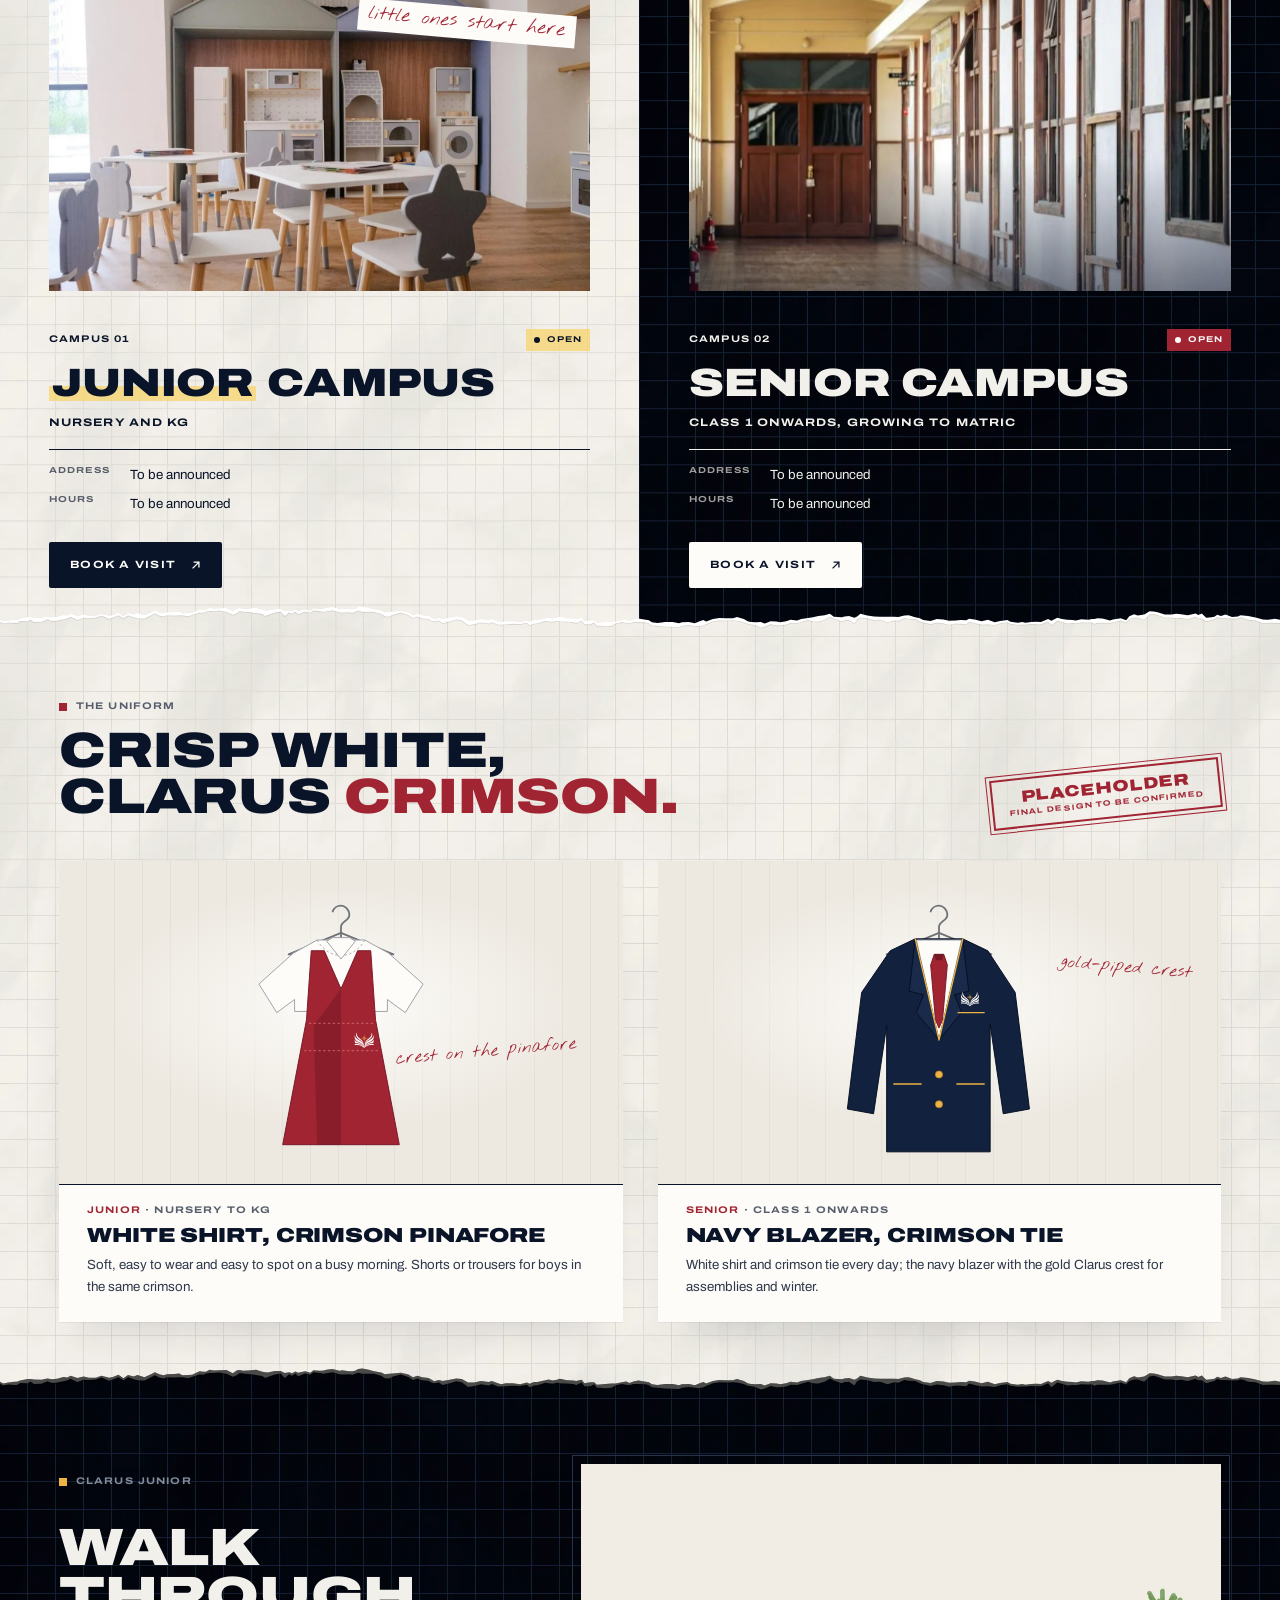
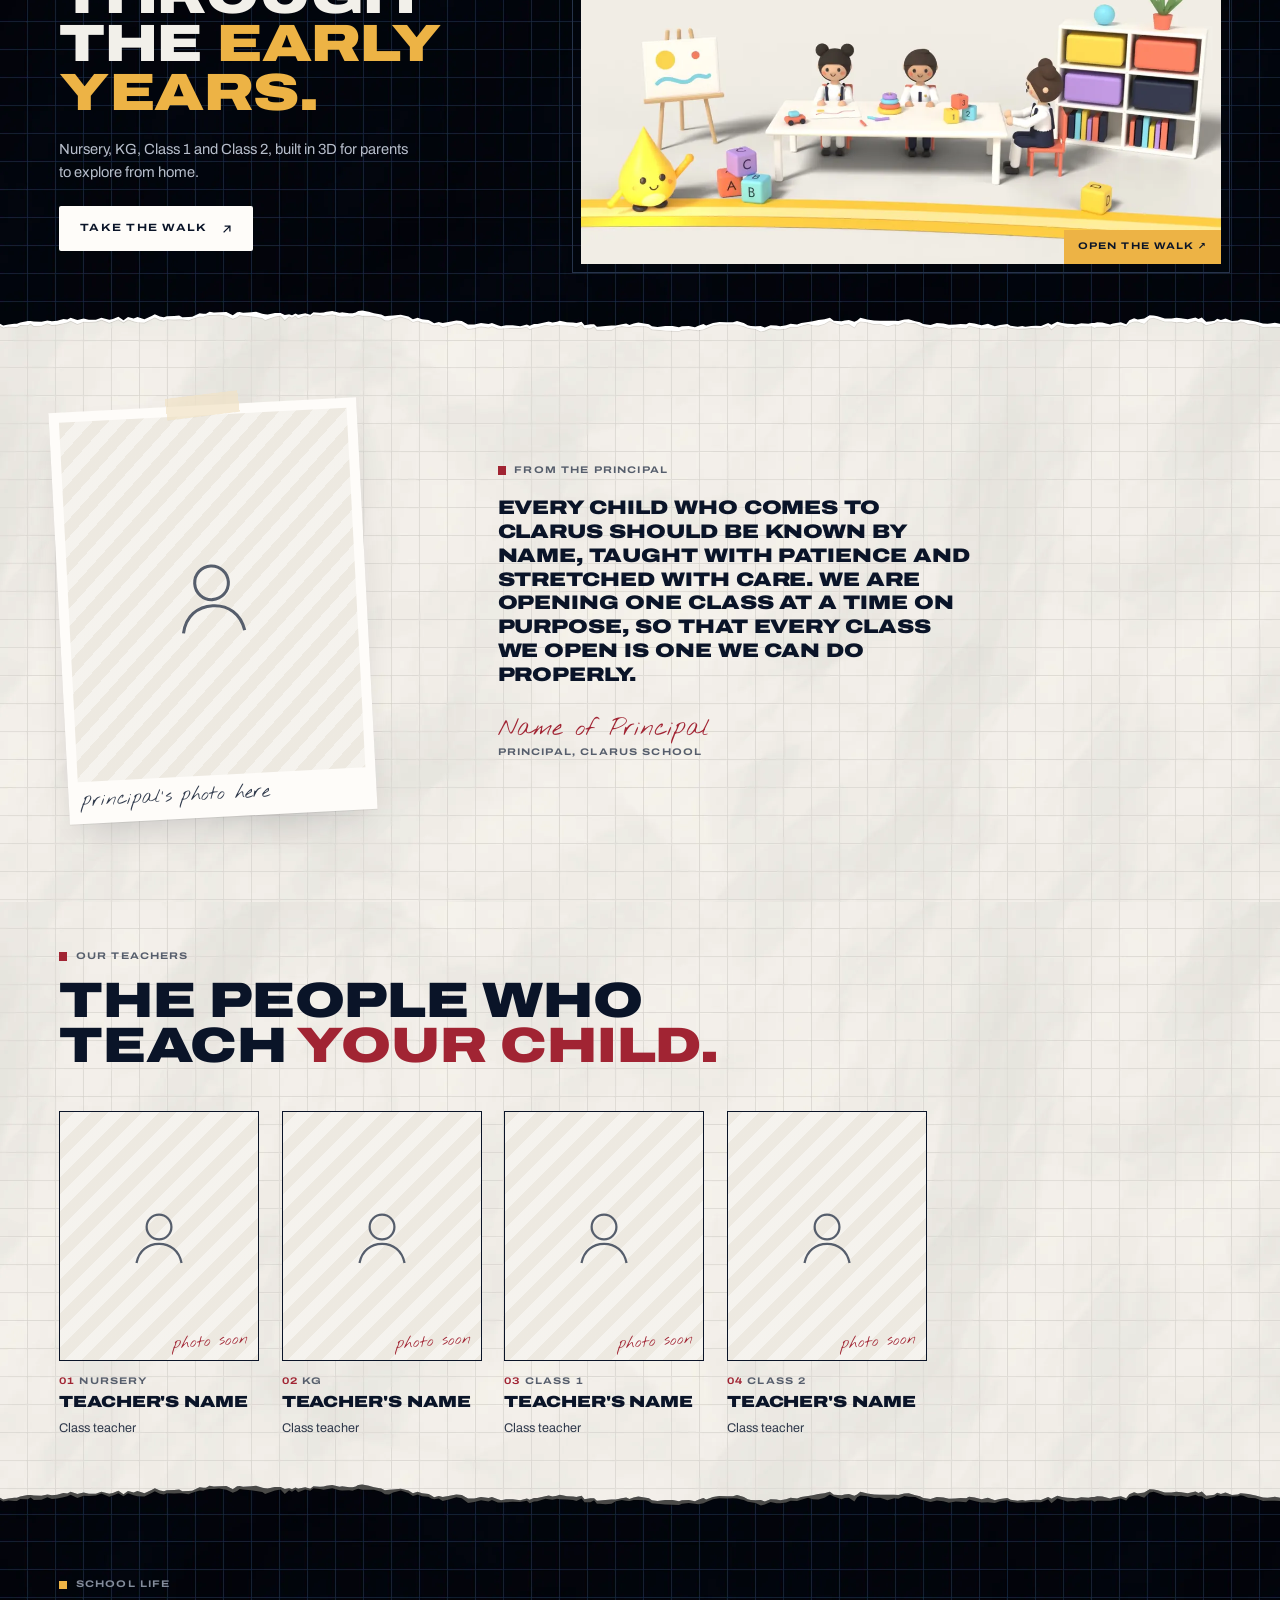
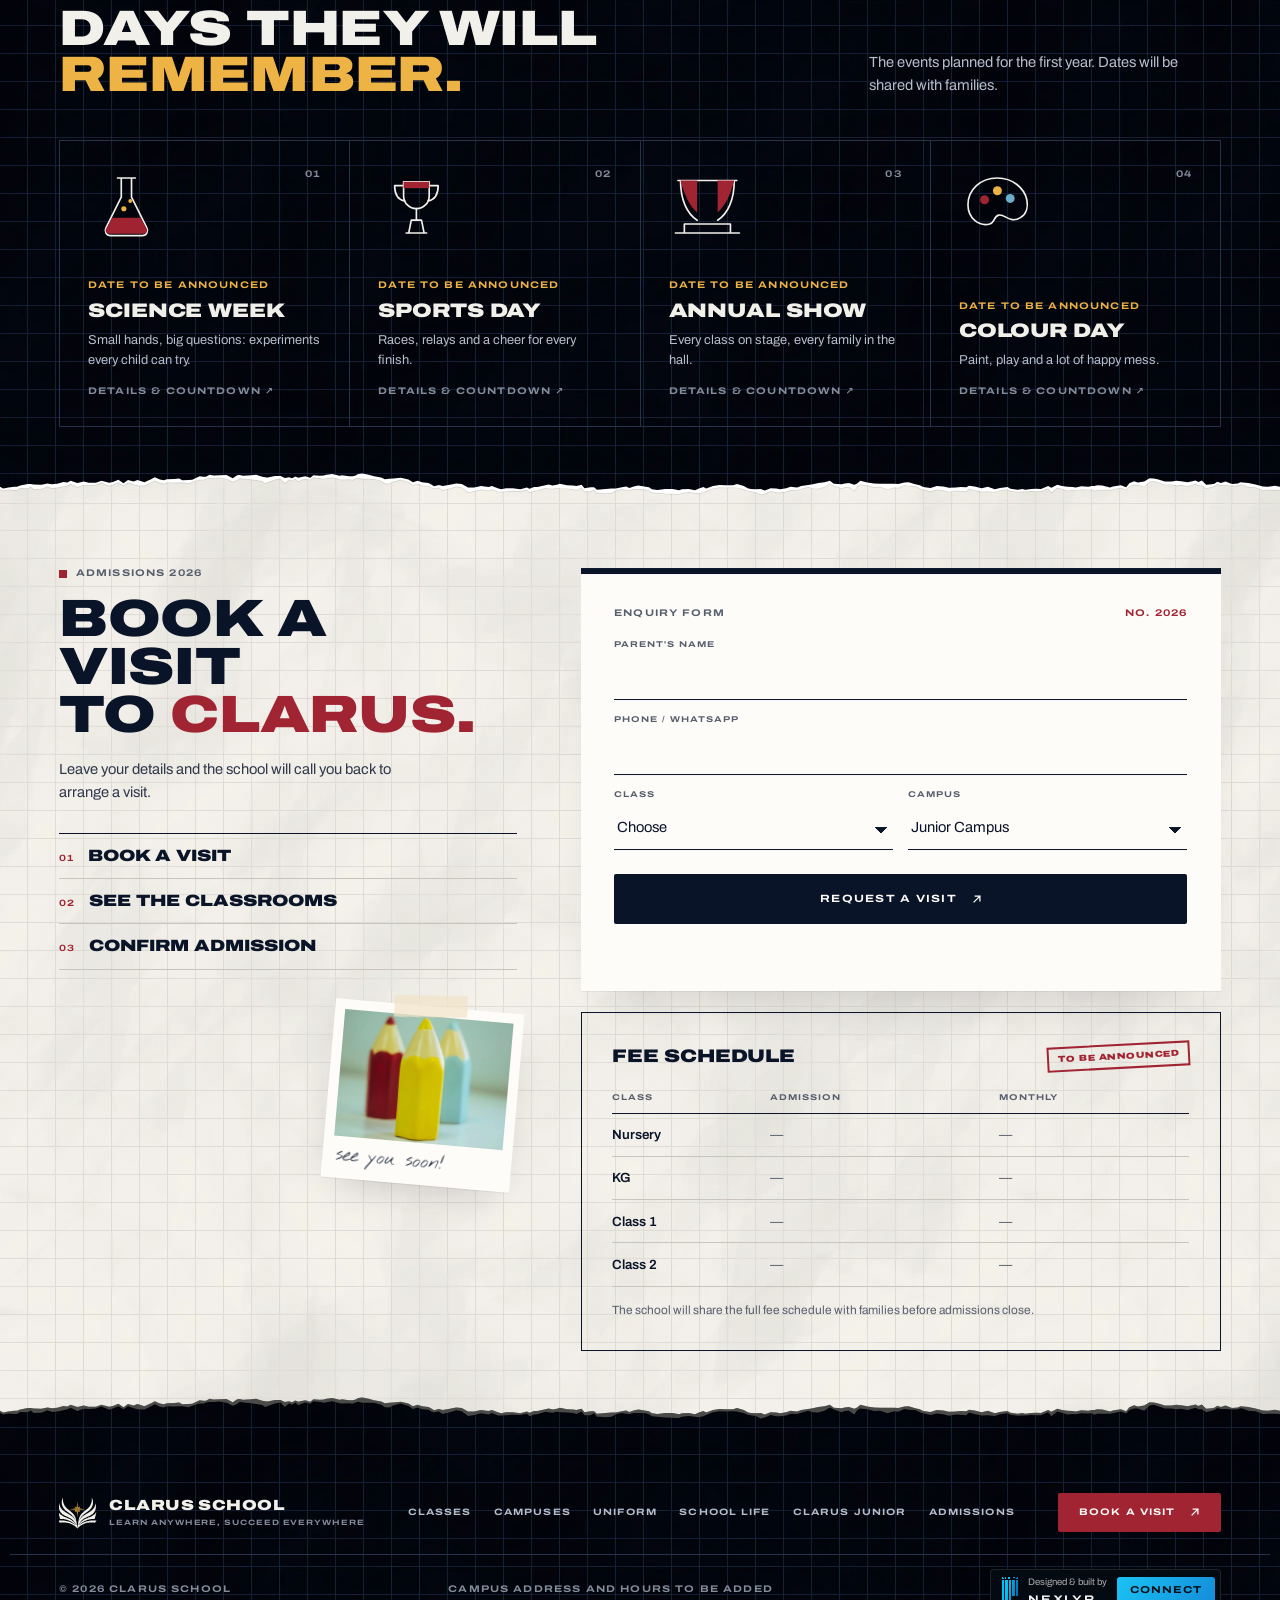
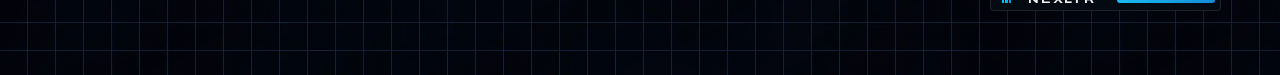
==== commit a6dafd0f: "More 3D: book staircase for the classes, the Clarus crest, school-life objects - js/objects3d.js: on" ====
--- a/index.html
+++ b/index.html
@@ -180,8 +180,9 @@
     <p class="promise-t" id="promise-t">One class at a time, Clarus grows with every child, from the first day of Nursery to the last paper of Matric.</p>
     <div class="promise-foot">
       <figure class="frame promise-ph reveal-img">
+        <canvas id="crest3d" role="img" aria-label="The Clarus crest in 3D: navy pages and a gold star on a small plinth"></canvas>
         <img src="assets/photos/books-light.webp" width="1000" height="1210" alt="Two stacks of books in soft morning light" loading="lazy" decoding="async">
-        <figcaption class="lbl"><span>Fig. 01</span><span>Sample photo</span></figcaption>
+        <figcaption class="lbl"><span>Fig. 01</span><span>The Clarus crest</span></figcaption>
       </figure>
       <p class="hand promise-sign">— the Clarus way</p>
     </div>
@@ -196,6 +197,7 @@
       <h2 class="h2" id="classes-h"><span class="ln"><span>A school that</span></span><span class="ln"><span>grows <em>with</em> your child.</span></span></h2>
       <p class="sec-p">Four classes open in 2026. Every year after, Clarus opens the next one, until the staircase reaches Matric.</p>
     </div>
+    <div class="cls-3d"><canvas id="books3d" role="img" aria-label="The classes as a staircase of books: one stack per class from Nursery to Matric, with a gold star on Class 2"></canvas><span class="lbl cls-3d-tag">Nursery → Matric, one step a year</span></div>
     <div class="cls" id="cls">
       <div class="cls-rail" aria-hidden="true"><i id="cls-fill"></i></div>
       <ol class="cls-list" id="cls-list"></ol>
--- a/css/clarus.css
+++ b/css/clarus.css
@@ -502,6 +502,26 @@
   .ev-ic{margin-bottom:.5rem}
   .f-row{grid-template-columns:1fr}
   .adm-pol{display:none}
+}
+
+/* ───────── 3D objects ───────── */
+.cls-3d{position:relative;aspect-ratio:2.6/1;margin:-.5rem 0 1.6rem;opacity:0;transition:opacity .8s var(--ease-out)}
+.cls-3d.on{opacity:1}
+.cls-3d canvas{position:absolute;inset:0;width:100%;height:100%;display:block}
+.cls-3d-tag{position:absolute;right:0;bottom:.4rem;color:var(--ink-3)}
+.promise-ph canvas{position:absolute;inset:0;width:100%;height:100%;display:block;z-index:1;opacity:0;transition:opacity 1s var(--ease-out)}
+.promise-ph.has-3d canvas{opacity:1}
+.promise-ph.has-3d{background:var(--paper) url(../assets/tex/paper-tile.webp) 0 0/1008px 1008px;outline:1.5px solid var(--ink);outline-offset:-1.5px}
+.promise-ph.has-3d img{opacity:0}
+.promise-ph.has-3d figcaption{color:var(--ink-3);background:none;z-index:2}
+.ev-3d{display:none;width:clamp(8rem,12vw,10.5rem);height:auto;margin:-1rem 0 auto -.8rem;filter:drop-shadow(0 14px 18px oklch(5% .03 262 / .45));transition:transform .7s var(--ease-out)}
+.ev.has-3d .ev-ic{display:none}
+.ev.has-3d .ev-3d{display:block}
+.ev:hover .ev-3d{transform:translateY(-6px) rotate(-3deg) scale(1.04)}
+@media (max-width:820px){
+  .cls-3d{aspect-ratio:1.45/1;margin:0 0 1.2rem}
+  .cls-3d-tag{font-size:.5rem}
+  .ev-3d{width:7.5rem;margin:-.4rem 0 .2rem -.6rem}
 }
 
 /* ───────── page curtain + scroll progress ───────── */
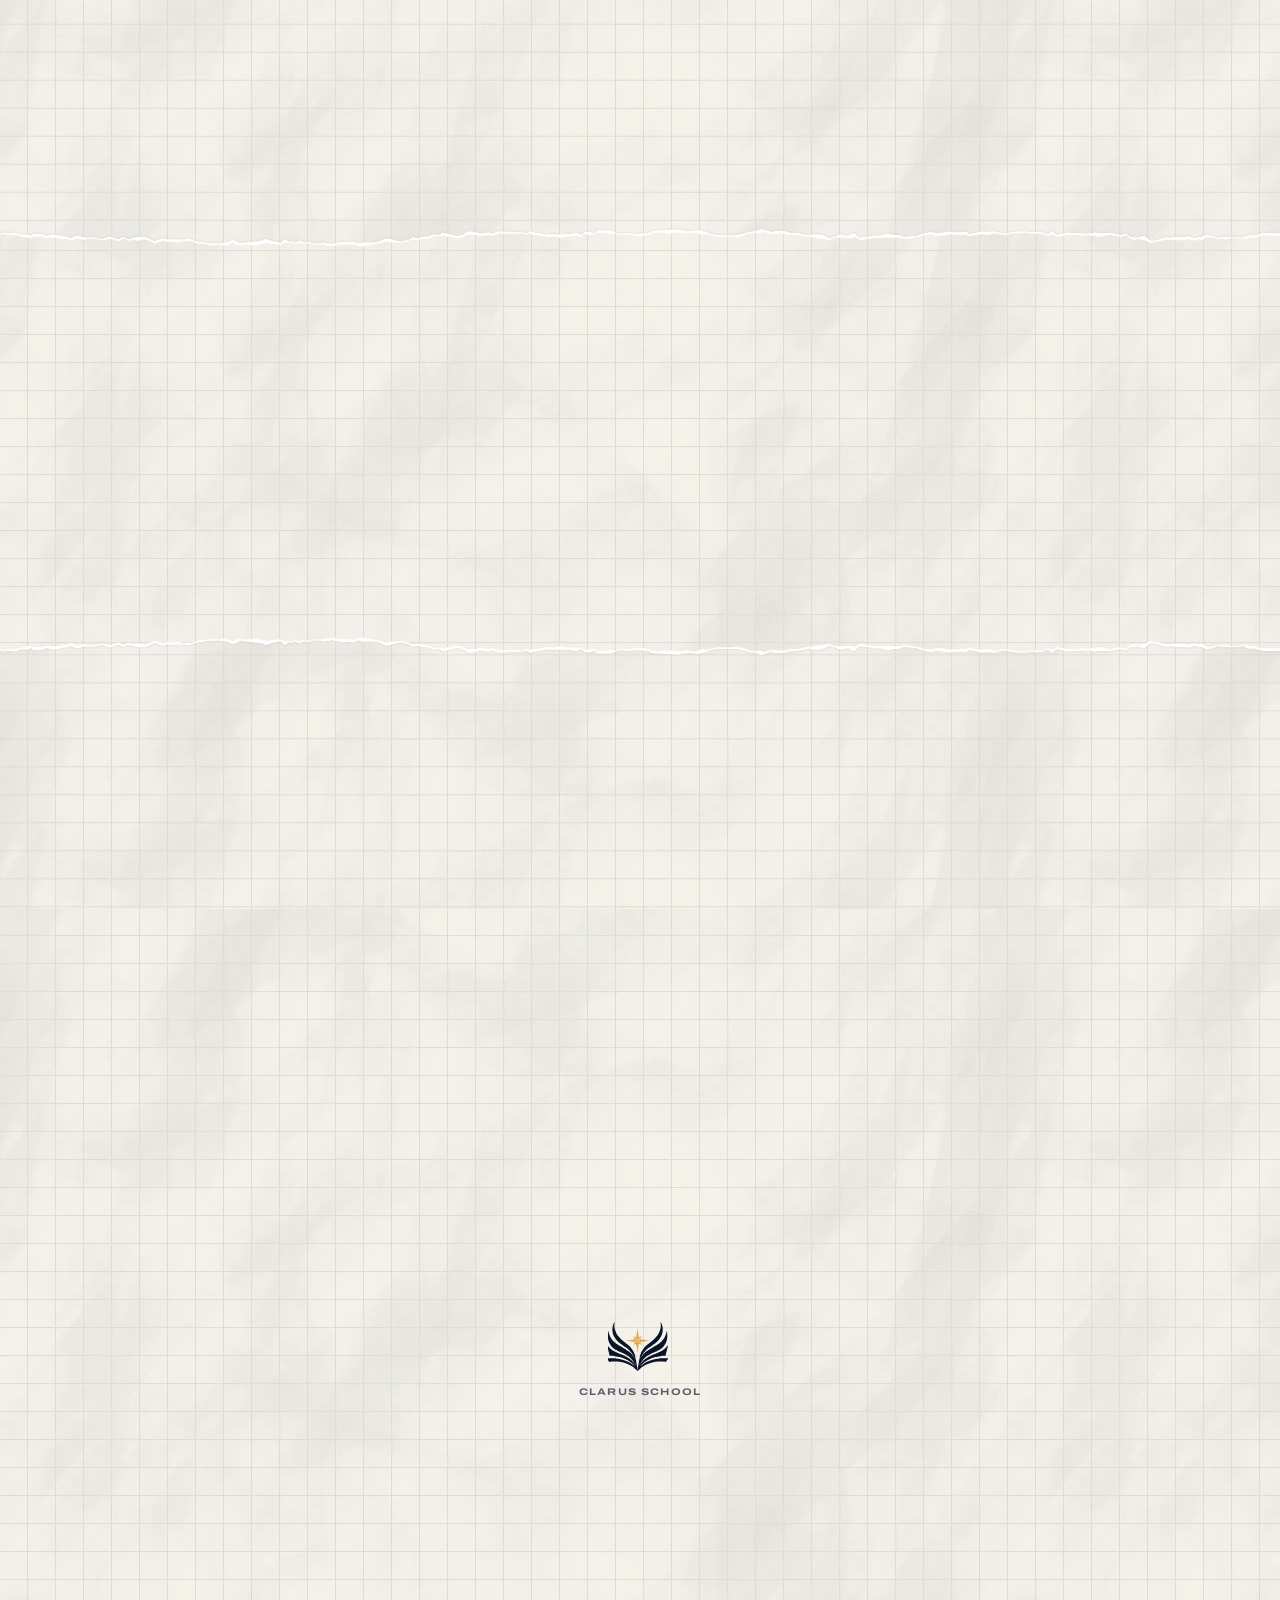
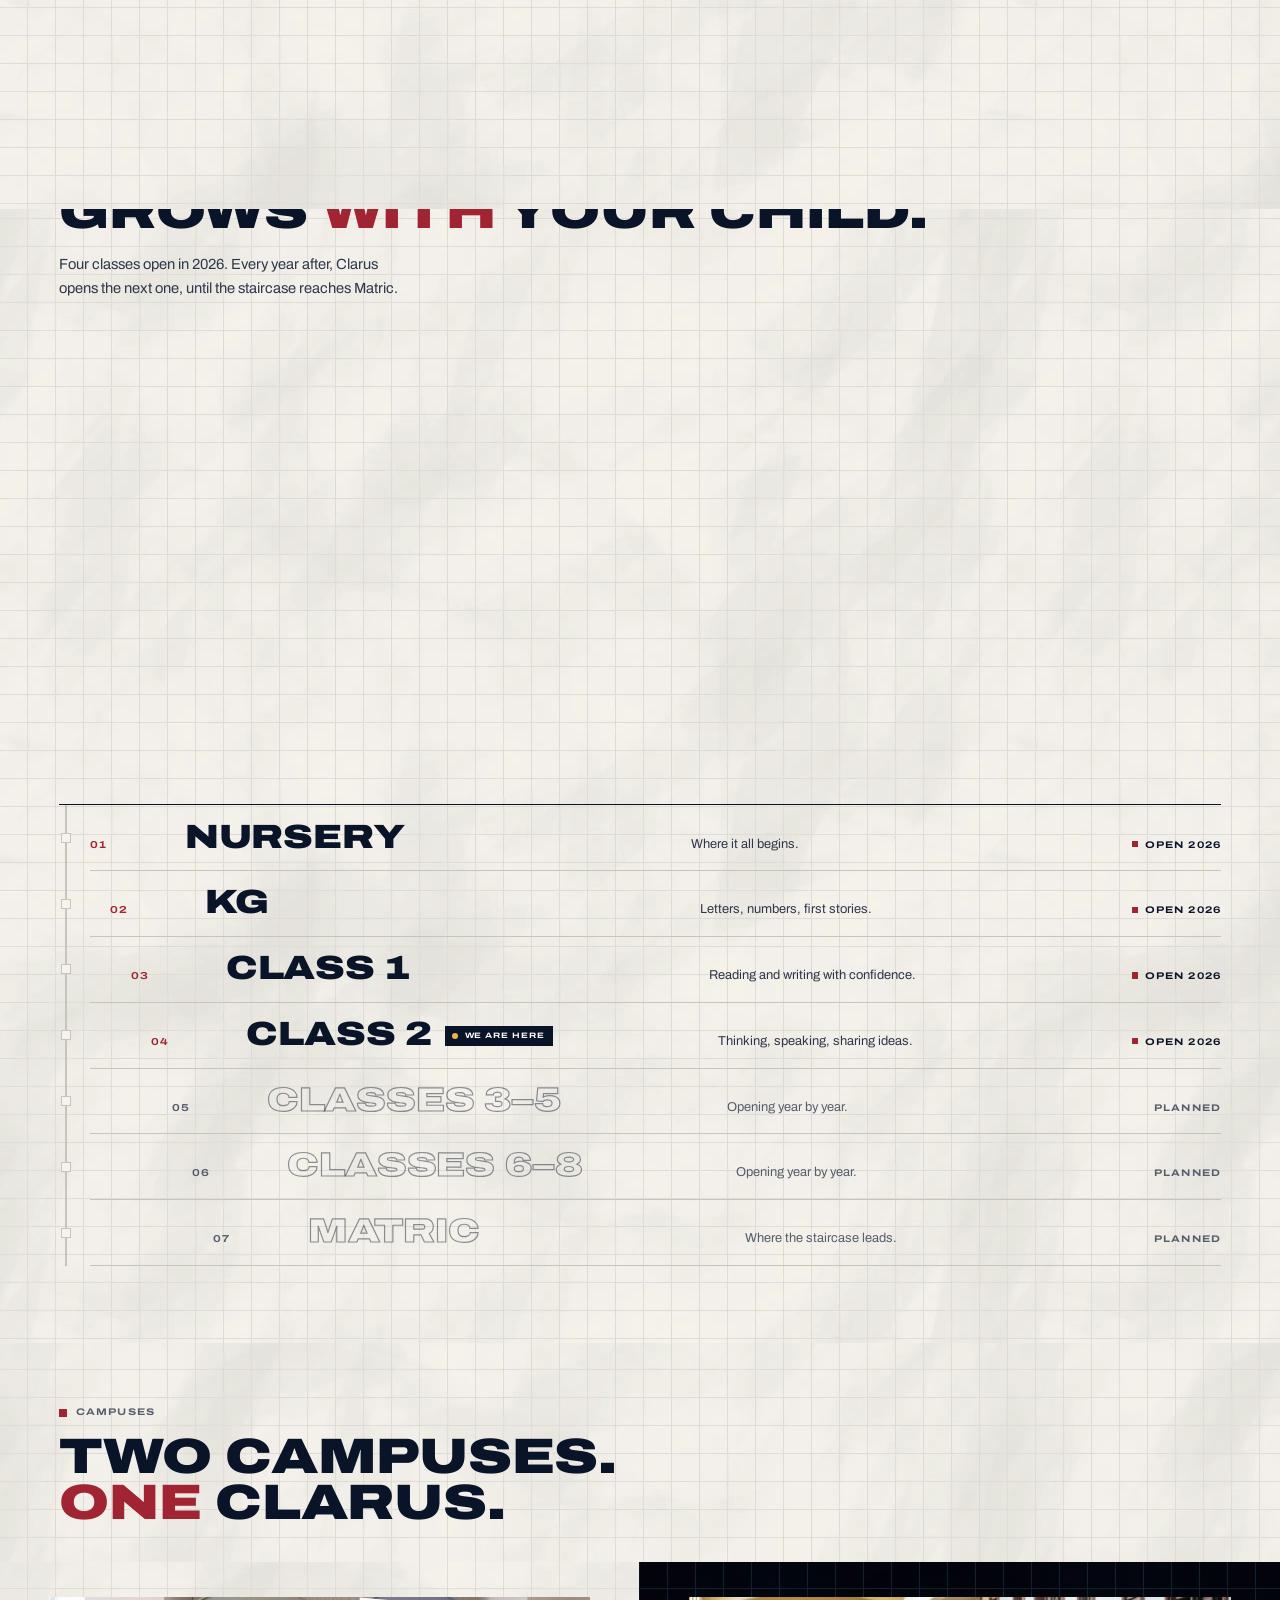
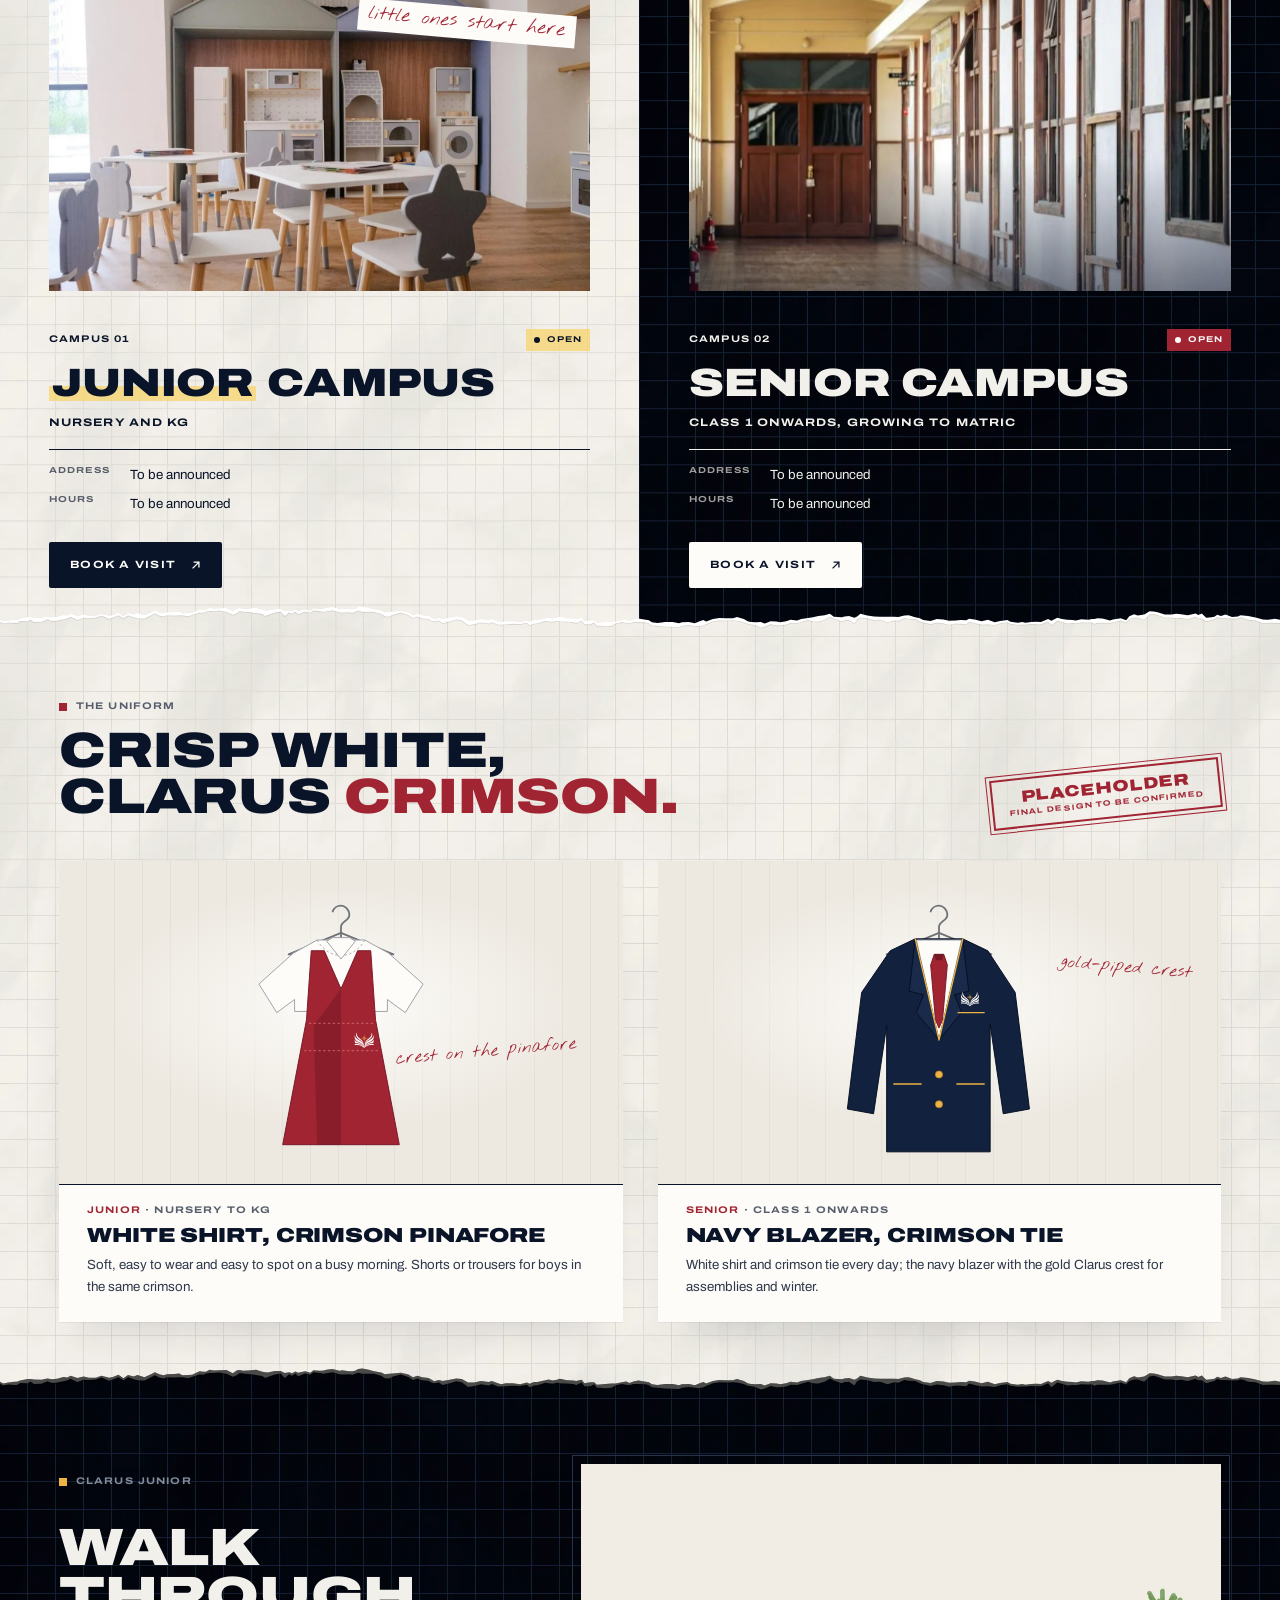
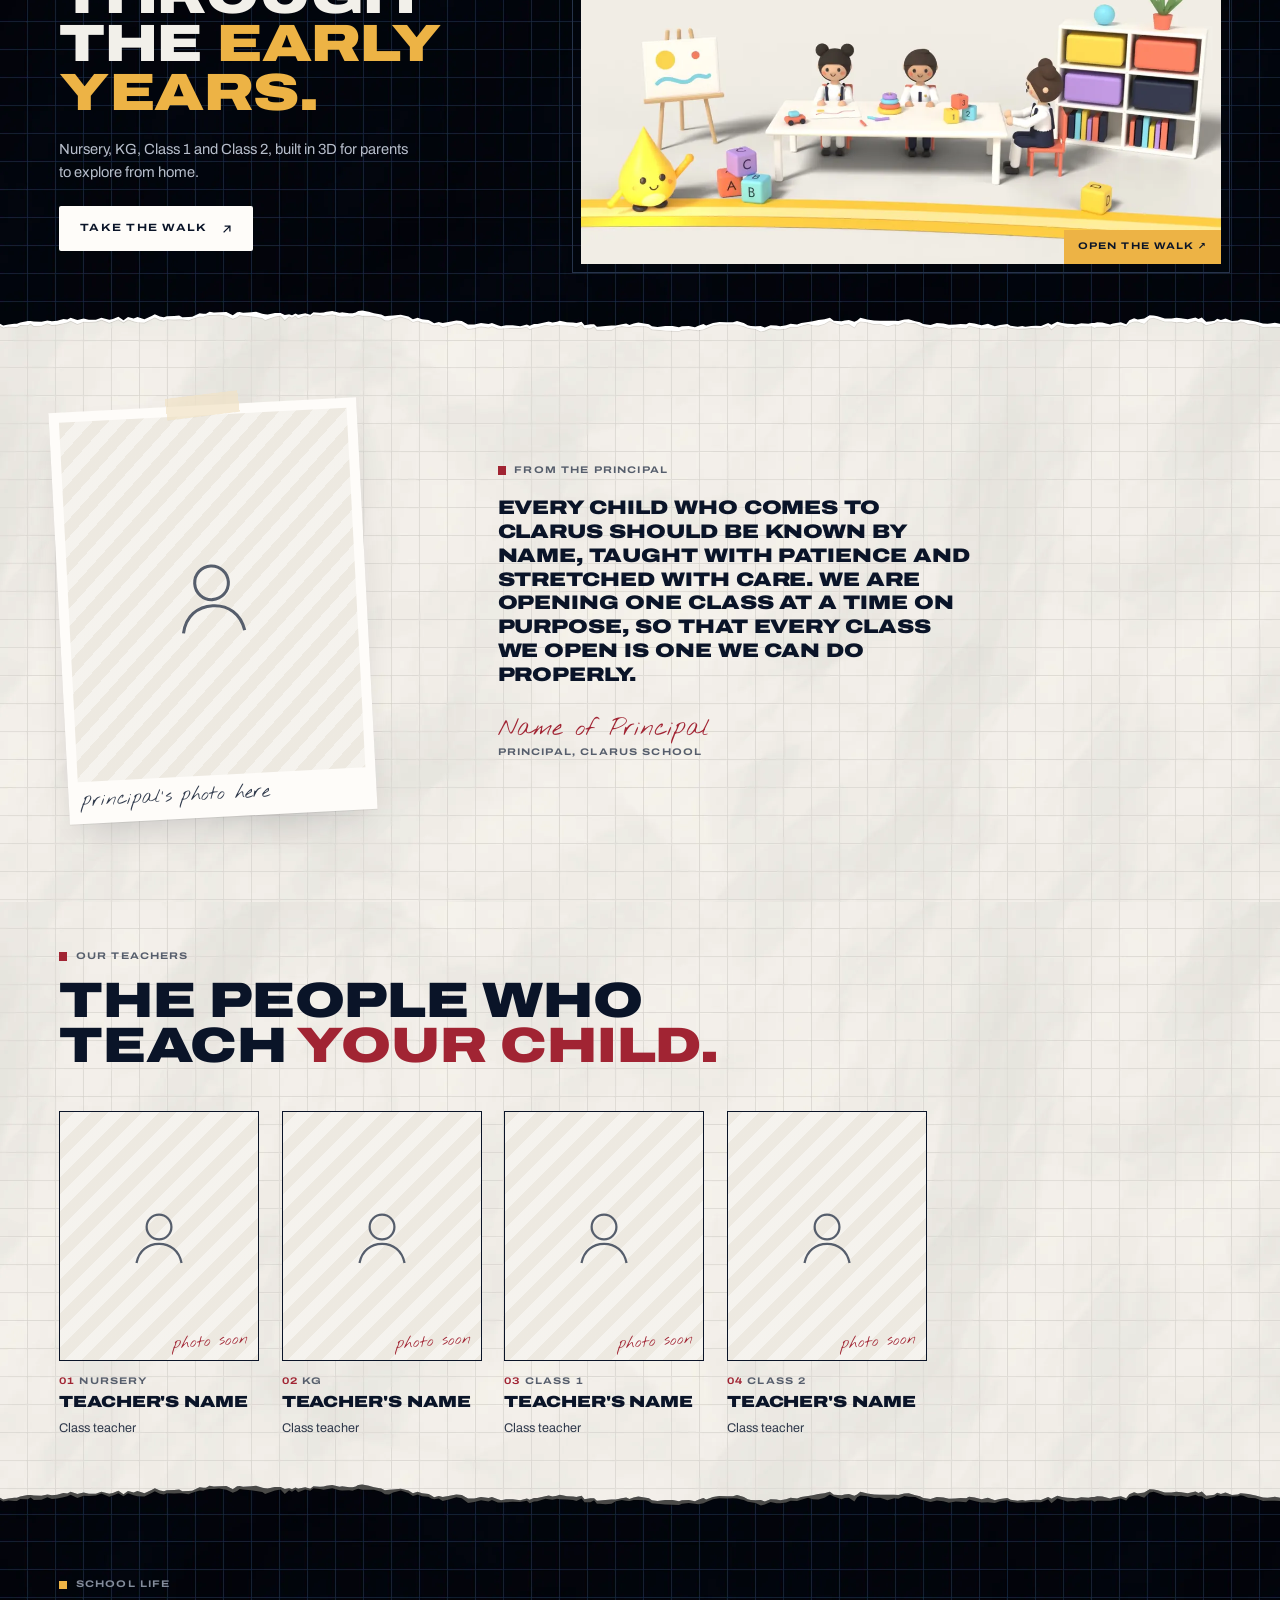
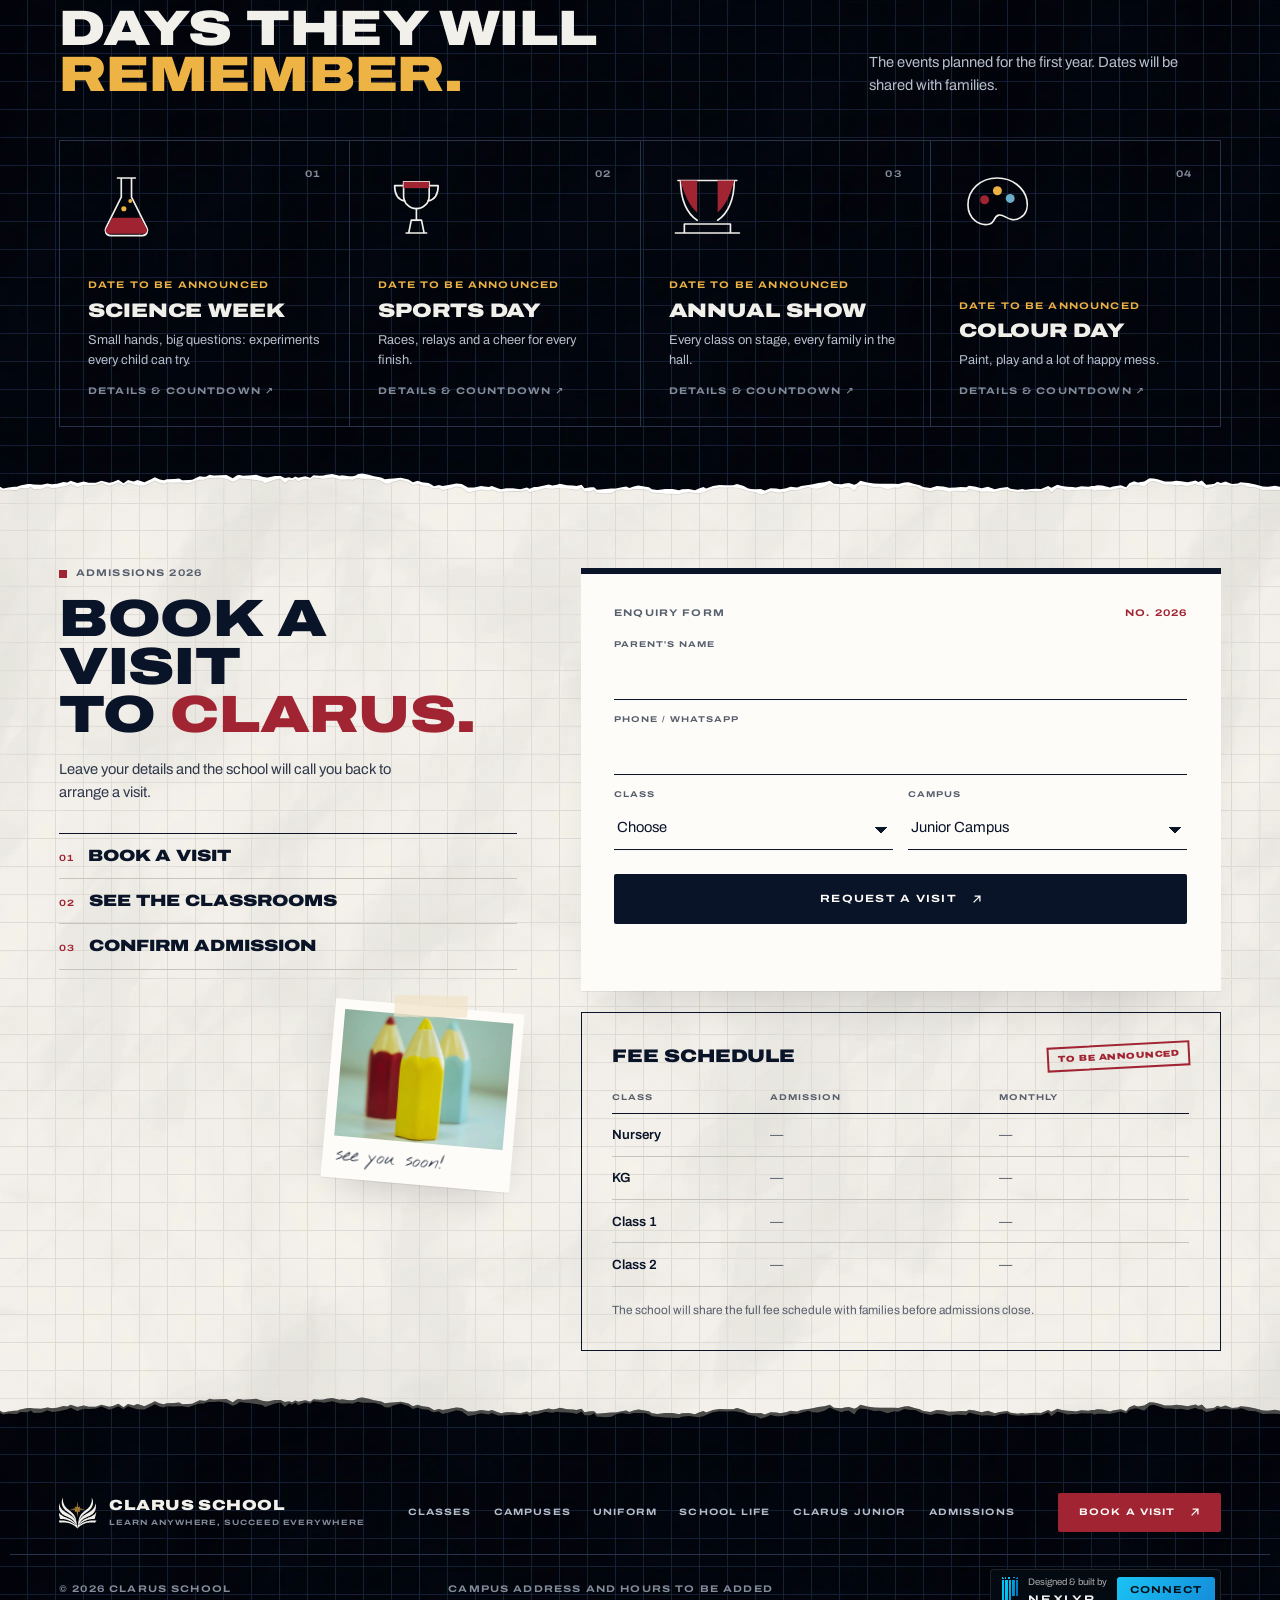
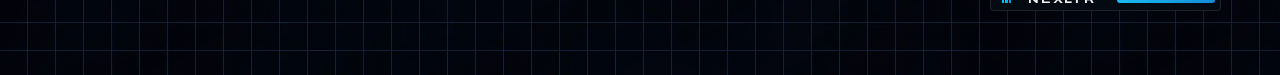
==== commit 4b195066: "Classical 3D refresh: 360° campus models, library book staircase, frosted glass - Hero and both camp" ====
--- a/index.html
+++ b/index.html
@@ -180,9 +180,8 @@
     <p class="promise-t" id="promise-t">One class at a time, Clarus grows with every child, from the first day of Nursery to the last paper of Matric.</p>
     <div class="promise-foot">
       <figure class="frame promise-ph reveal-img">
-        <canvas id="crest3d" role="img" aria-label="The Clarus crest in 3D: navy pages and a gold star on a small plinth"></canvas>
         <img src="assets/photos/books-light.webp" width="1000" height="1210" alt="Two stacks of books in soft morning light" loading="lazy" decoding="async">
-        <figcaption class="lbl"><span>Fig. 01</span><span>The Clarus crest</span></figcaption>
+        <figcaption class="lbl"><span>Fig. 01</span><span>Sample photo</span></figcaption>
       </figure>
       <p class="hand promise-sign">— the Clarus way</p>
     </div>
--- a/css/clarus.css
+++ b/css/clarus.css
@@ -240,13 +240,13 @@
 .hero-photo canvas{position:absolute;inset:0;width:100%;height:100%;display:block;z-index:1}
 .hero-photo.has-3d picture{visibility:hidden}
 .hero-photo.has-3d{background:radial-gradient(70% 60% at 50% 55%,oklch(99% .004 85 / .55),transparent 75%)}
-.campus-ph .ph-model{position:absolute;inset:0;width:100%;height:100%;object-fit:contain;opacity:0;transition:opacity 1s var(--ease-out),transform 1.2s var(--ease-out)}
+.campus-ph .ph-model{position:absolute;inset:0;width:100%;height:100%;display:block;opacity:0;transition:opacity 1s var(--ease-out),transform 1.2s var(--ease-out)}
 .campus-ph.has-model .ph-model{opacity:1}
 .campus-ph.has-model .ph-photo{opacity:0}
 .campus-ph .ph-photo{transition:opacity .8s var(--ease-out)}
 .campus-ph .ph-tag{position:absolute;left:.7rem;bottom:.7rem;padding:.35rem .5rem;font-size:.52rem;background:var(--crimson);color:var(--paper-hi);opacity:0;transition:opacity .6s .4s}
 .campus-ph.has-model .ph-tag{opacity:1}
-.campus:hover .campus-ph.has-model .ph-model{transform:scale(1.04) translateY(-1%)}
+
 .hero-pol{position:absolute;left:clamp(-4.5rem,-5vw,-2rem);bottom:clamp(-4.5rem,-6vw,-2.5rem);width:clamp(9.5rem,15vw,14.5rem);rotate:-7deg;z-index:3}
 .hero-pol figcaption{font-size:1.15rem}
 .hero-star{position:absolute;right:clamp(-1rem,-1.2vw,-.5rem);top:clamp(-2.6rem,-3vw,-1.8rem);width:clamp(3.4rem,5vw,4.8rem);z-index:4;filter:drop-shadow(0 6px 10px oklch(40% .1 70 / .25))}
@@ -711,3 +711,26 @@
   html.js .rv{opacity:1;transform:none}
   html.js .reveal-img{clip-path:none}
 }
+
+/* ───────── frosted glass: only on small floating surfaces, so it stays smooth ───────── */
+:root{--glass:oklch(98.5% .006 85 / .62);--glass-ink:oklch(20% .045 262 / .58);--glass-edge:inset 0 1px 0 oklch(100% 0 0 / .75),inset 0 0 0 1px oklch(100% 0 0 / .35);--frost:blur(18px) saturate(1.5)}
+@supports ((backdrop-filter:blur(1px)) or (-webkit-backdrop-filter:blur(1px))){
+  .nav.is-solid{background:oklch(96.4% .007 85 / .7);-webkit-backdrop-filter:var(--frost);backdrop-filter:var(--frost);box-shadow:0 1px 0 var(--rule),inset 0 -1px 0 oklch(100% 0 0 / .5)}
+  .menu-pop,.chat-pop,.evm-in{background:var(--glass);-webkit-backdrop-filter:blur(22px) saturate(1.6);backdrop-filter:blur(22px) saturate(1.6);
+    box-shadow:var(--glass-edge),0 1px 0 var(--rule),0 30px 60px -26px oklch(10% .04 262 / .45)}
+  .menu-pop::before,.chat-pop::before,.evm-in::before{content:"";position:absolute;inset:0;pointer-events:none;background:linear-gradient(135deg,oklch(100% 0 0 / .55),oklch(100% 0 0 / 0) 42%,oklch(100% 0 0 / 0) 70%,oklch(100% 0 0 / .18))}
+  .chat-pop{position:relative}
+  .chat-pop>*{position:relative}
+  .ev-modal::backdrop{background:oklch(15% .04 262 / .38);-webkit-backdrop-filter:blur(8px) saturate(1.2);backdrop-filter:blur(8px) saturate(1.2)}
+  .chat-btn{background:var(--glass-ink);-webkit-backdrop-filter:var(--frost);backdrop-filter:var(--frost);box-shadow:inset 0 1px 0 oklch(100% 0 0 / .22),0 14px 30px -16px oklch(10% .04 262 / .6)}
+  .sel-tag,.campus-ph .ph-tag{background:oklch(47% .16 20 / .78);-webkit-backdrop-filter:blur(10px) saturate(1.4);backdrop-filter:blur(10px) saturate(1.4);box-shadow:inset 0 1px 0 oklch(100% 0 0 / .3)}
+  .cls-3d-tag{padding:.35rem .6rem;background:var(--glass);-webkit-backdrop-filter:blur(10px);backdrop-filter:blur(10px);box-shadow:var(--glass-edge)}
+  .ev:hover{background:oklch(30% .05 262 / .45);-webkit-backdrop-filter:blur(6px);backdrop-filter:blur(6px);box-shadow:inset 0 1px 0 oklch(100% 0 0 / .1)}
+}
+/* a slow sheen across the glass surfaces when they open */
+.menu-pop.open::after,html.chat-open .chat-pop::after{content:"";position:absolute;inset:0;pointer-events:none;background:linear-gradient(105deg,transparent 35%,oklch(100% 0 0 / .45) 50%,transparent 65%);background-size:250% 100%;animation:sheen 1.4s var(--ease-out) .1s both}
+@keyframes sheen{from{background-position:120% 0}to{background-position:-30% 0}}
+/* "turns 360°" glass chip on the campus models */
+.campus-ph.has-model::after{content:"360°";position:absolute;right:.7rem;bottom:.7rem;padding:.35rem .5rem;font:700 .52rem/1 var(--font-display);letter-spacing:.14em;color:var(--ink);background:var(--glass);-webkit-backdrop-filter:blur(10px);backdrop-filter:blur(10px);box-shadow:var(--glass-edge)}
+.ink .campus-ph.has-model::after{color:var(--paper-hi);background:var(--glass-ink)}
+@media (prefers-reduced-motion:reduce){.menu-pop.open::after,html.chat-open .chat-pop::after{animation:none;display:none}}
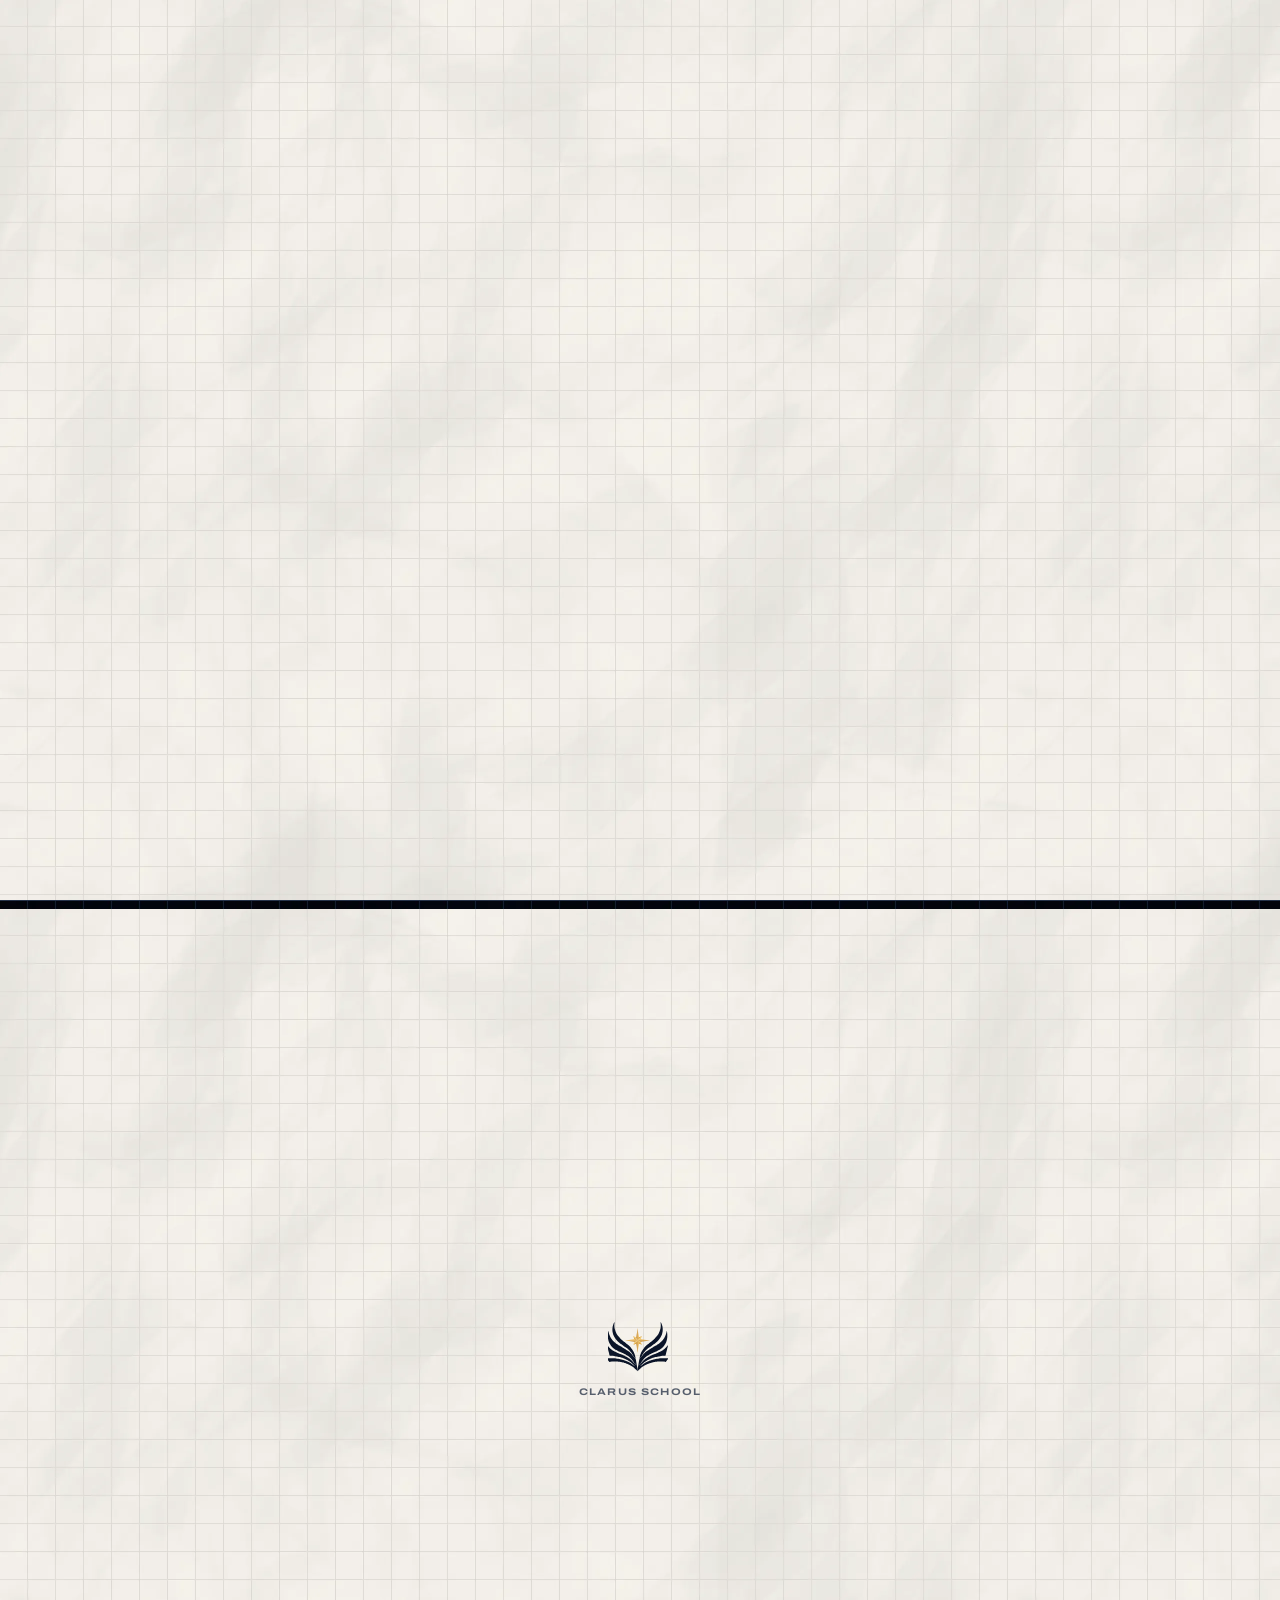
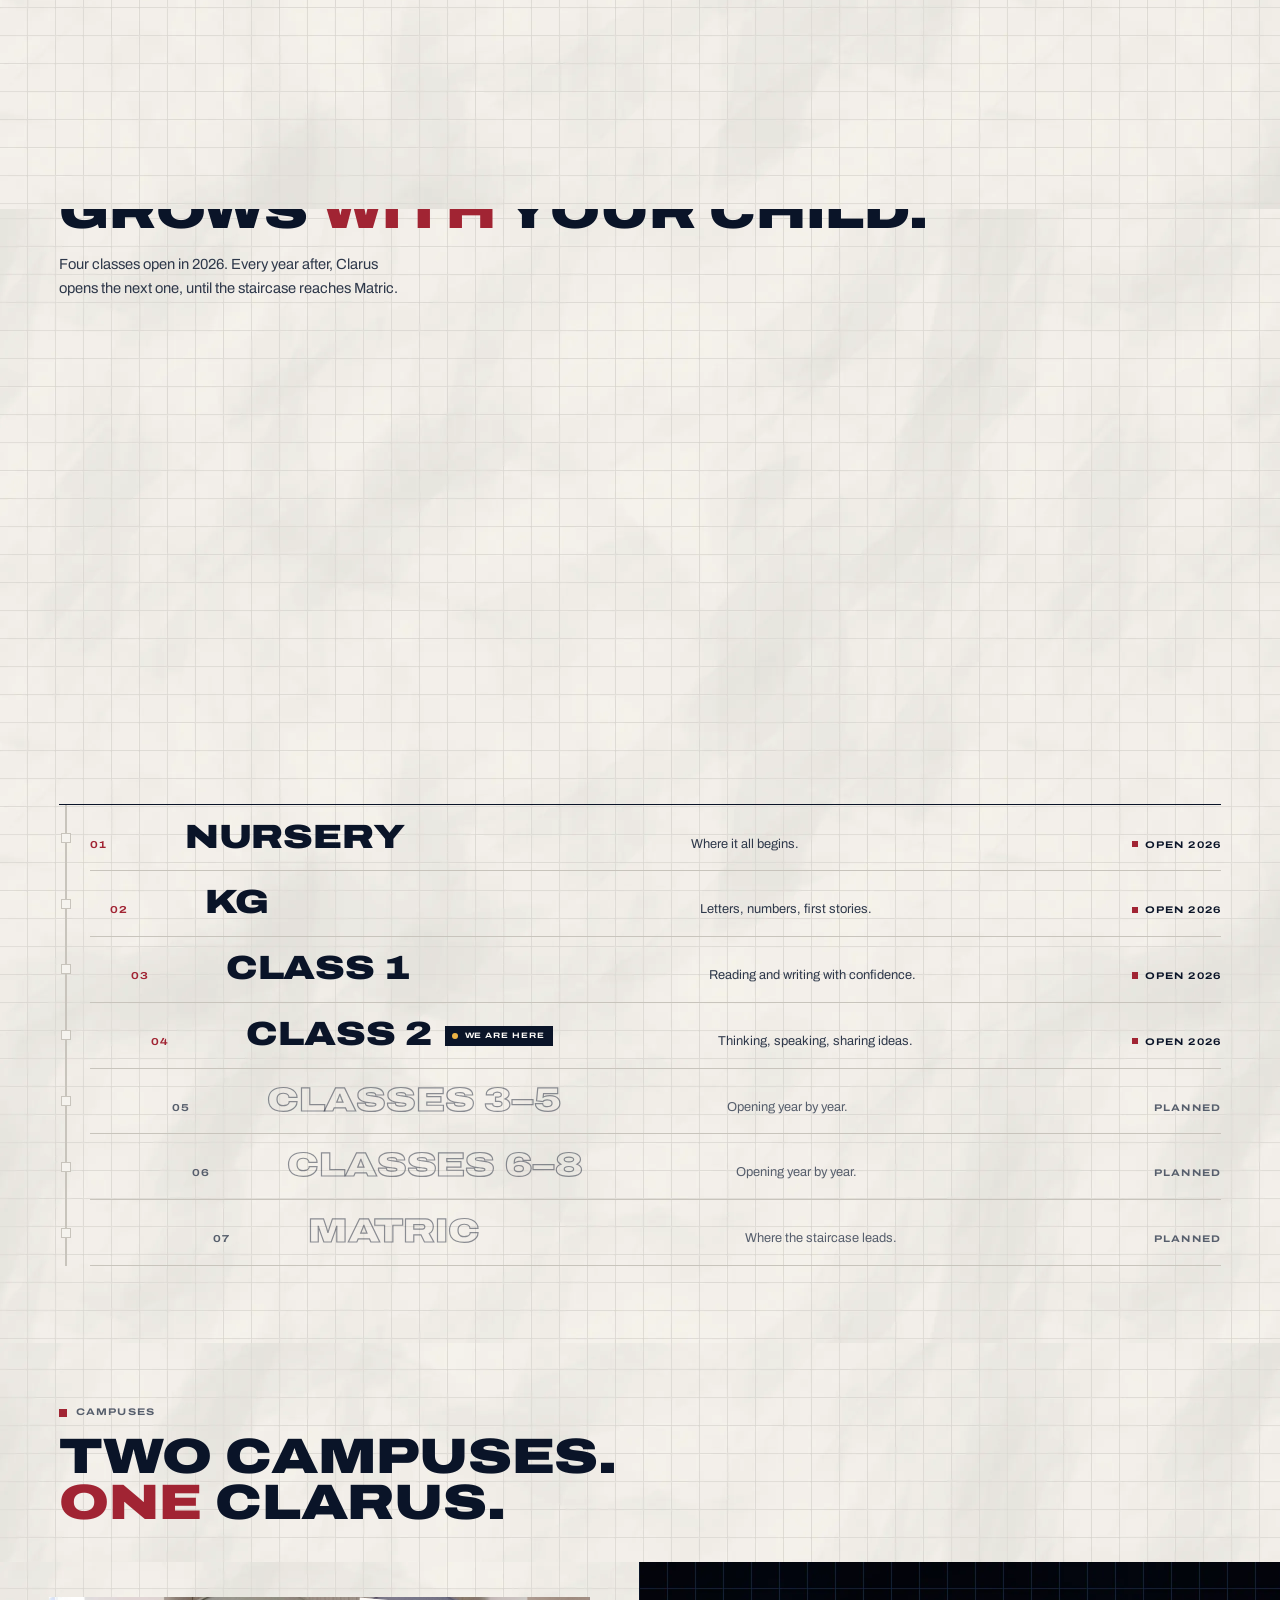
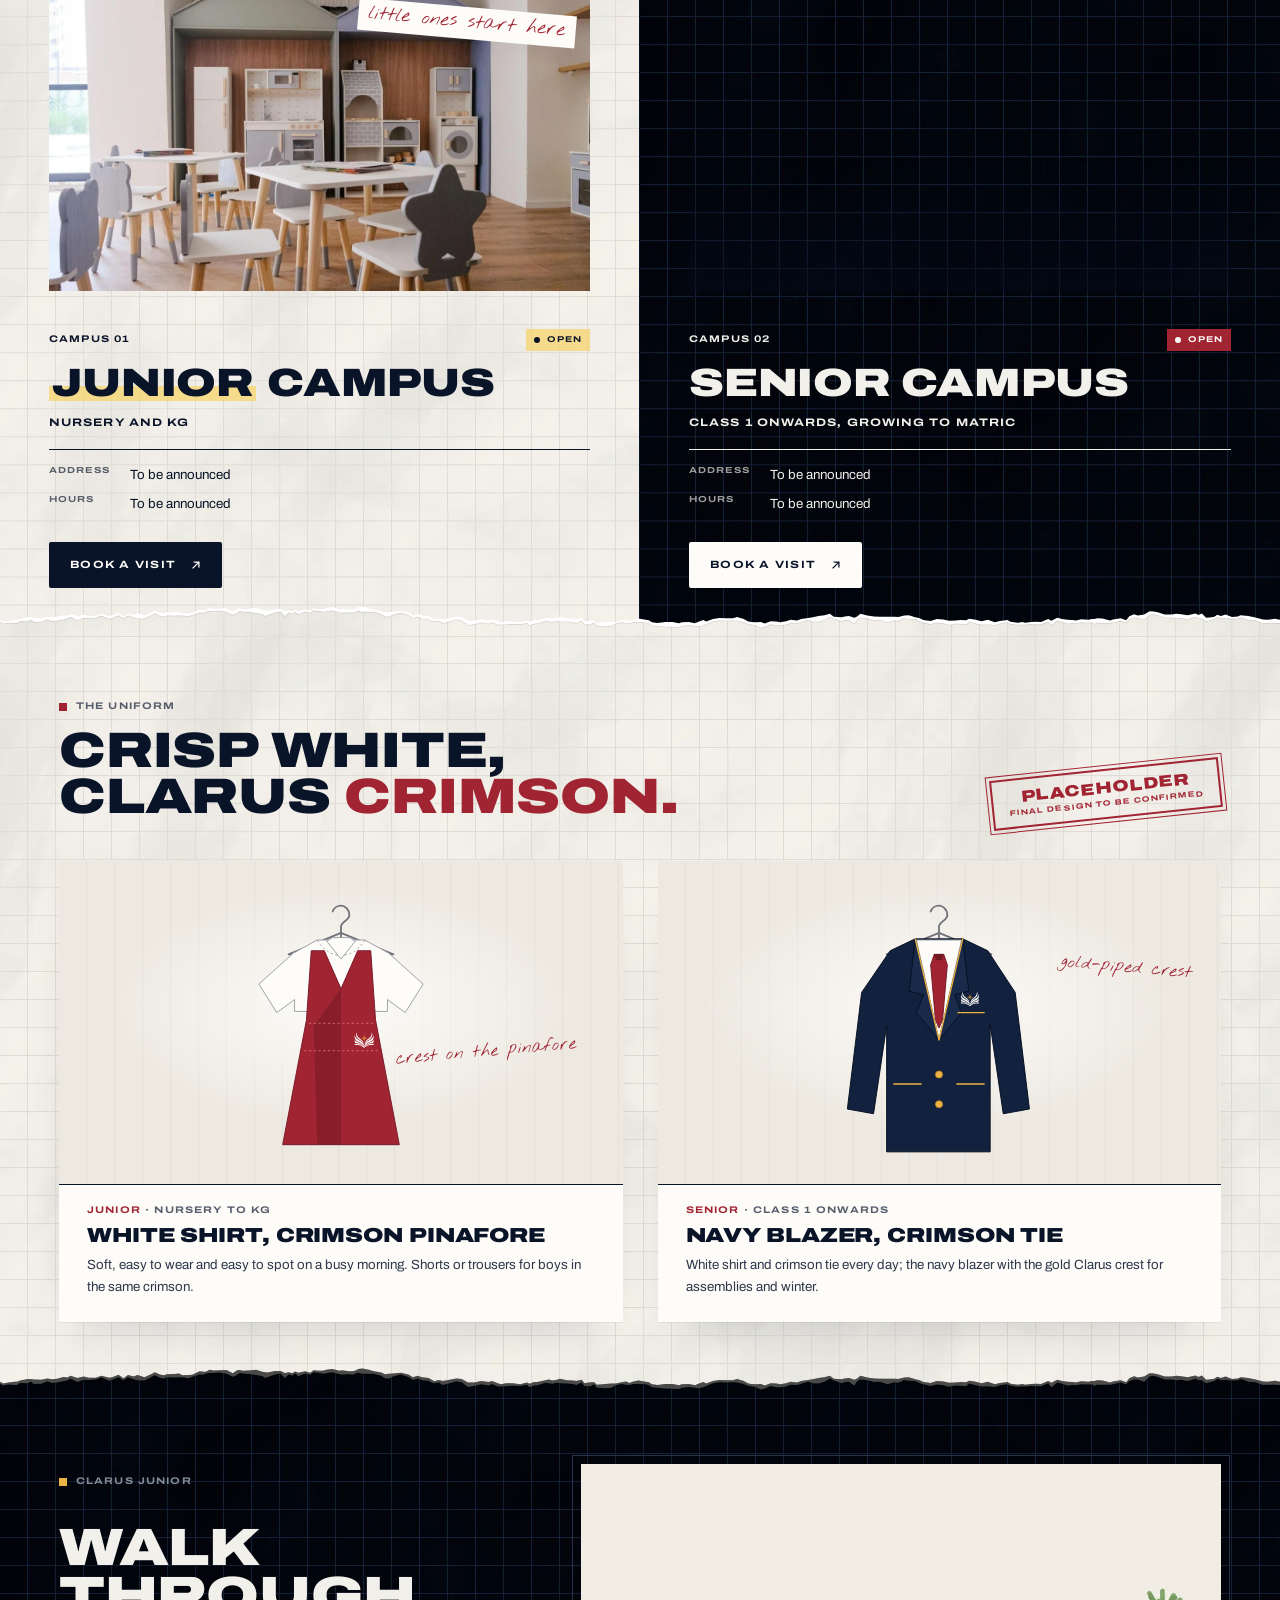
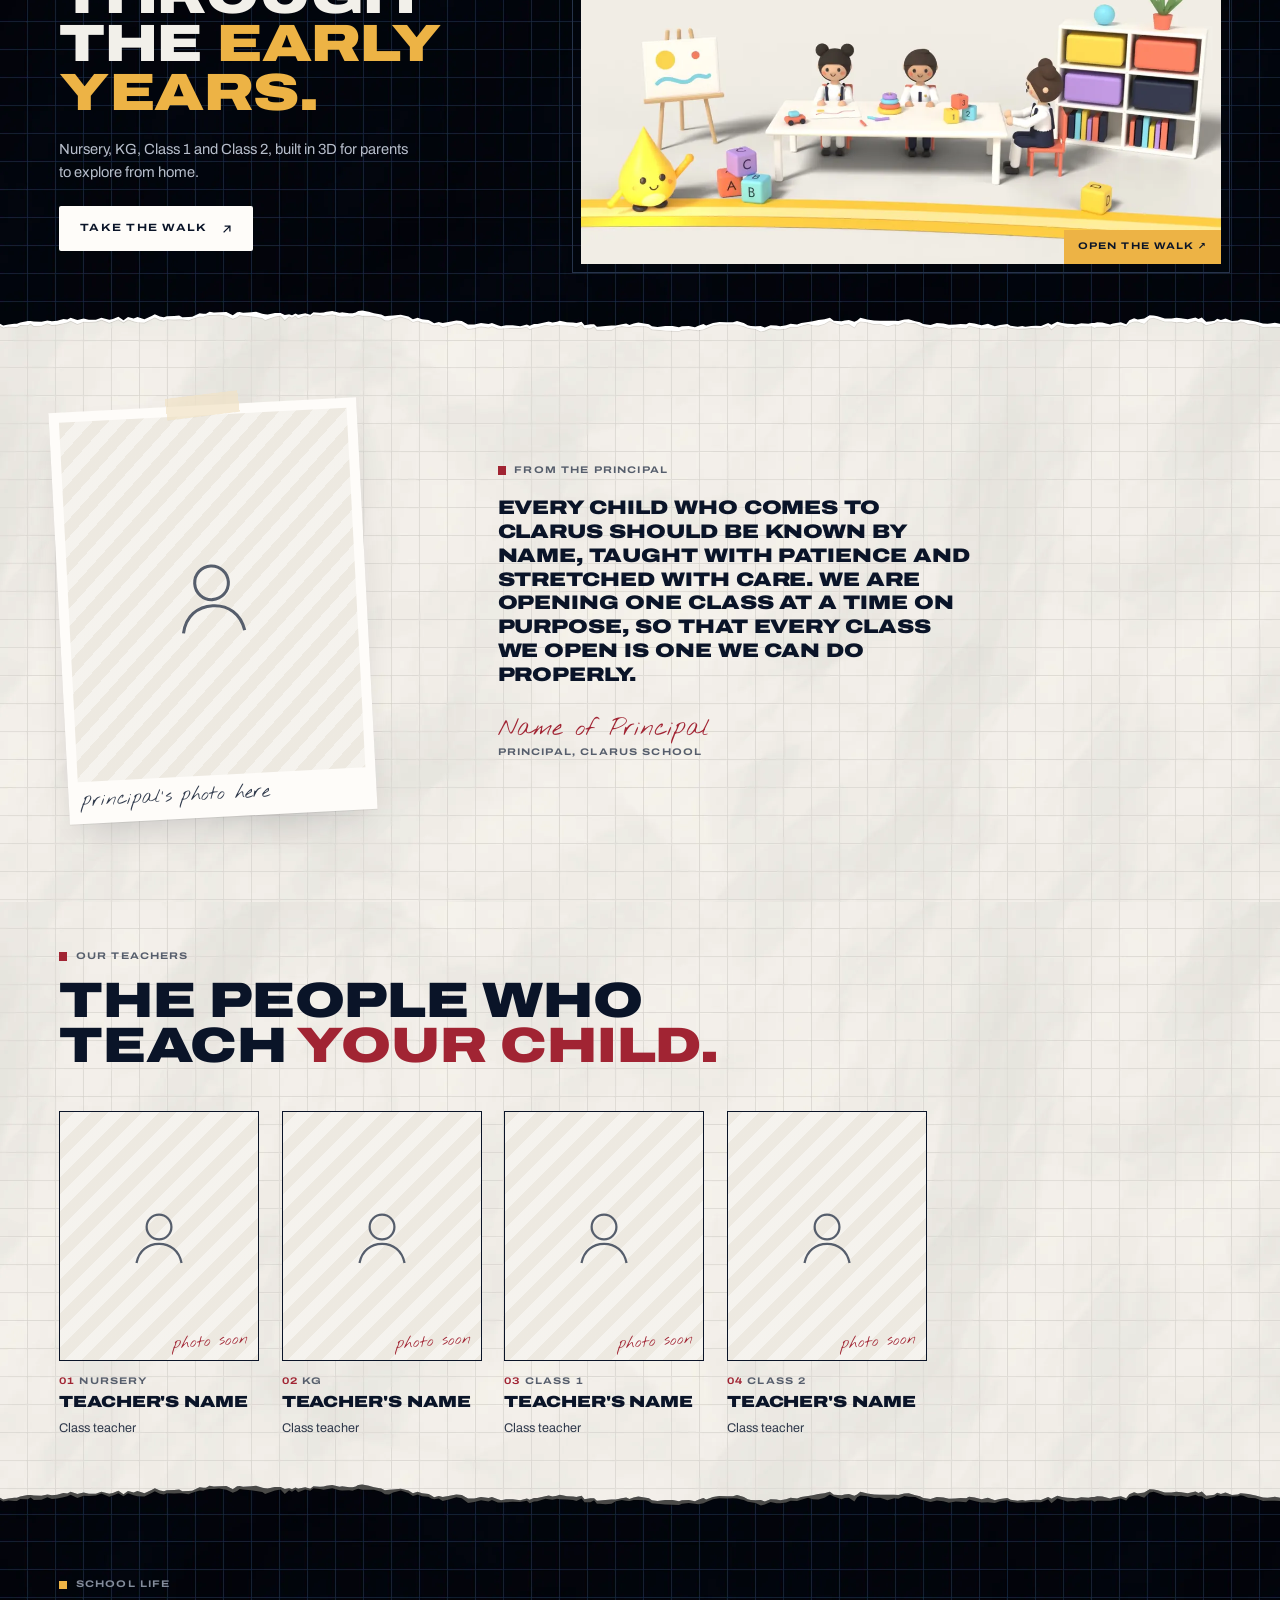
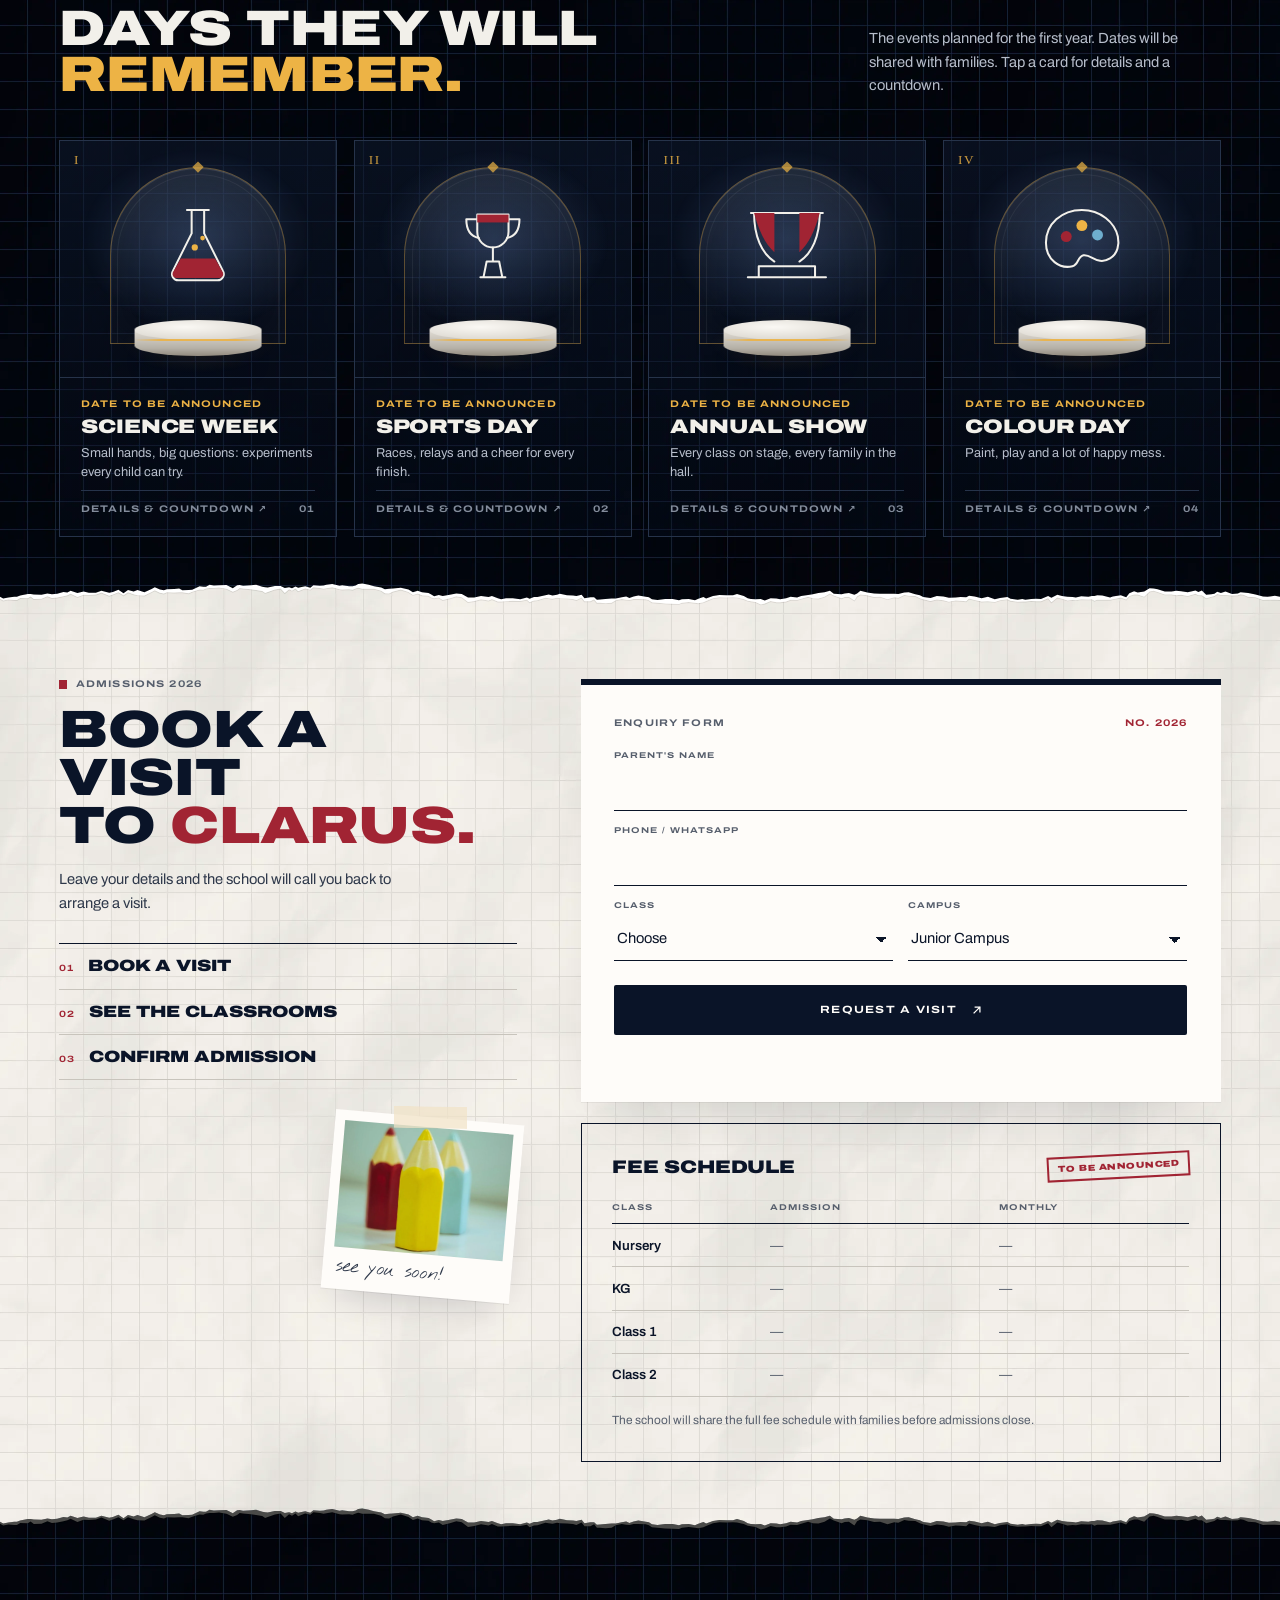
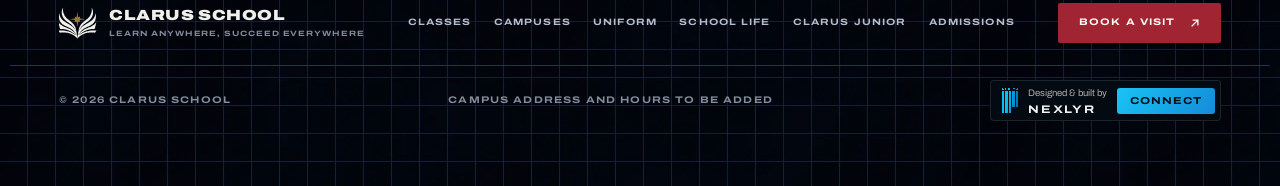
==== commit b2b45b2e: "School life rebuilt: arched niches, marble plinths, 3D tilt cards - Each event sits in a frosted, go" ====
--- a/index.html
+++ b/index.html
@@ -347,13 +347,13 @@
         <p class="lbl sec-k"><i></i>School life</p>
         <h2 class="h2" id="life-h"><span class="ln"><span>Days they will</span></span><span class="ln"><span><em>remember.</em></span></span></h2>
       </div>
-      <p class="sec-p">The events planned for the first year. Dates will be shared with families.</p>
+      <p class="sec-p">The events planned for the first year. Dates will be shared with families. Tap a card for details and a countdown.</p>
     </div>
     <div class="ev-grid">
-      <article class="ev ev-sci" data-ev="0" tabindex="0" role="button" aria-haspopup="dialog"><svg class="ev-ic" viewBox="0 0 120 120" aria-hidden="true"><path d="M46 14h28M52 14v30L28 92a8 8 0 0 0 7 12h50a8 8 0 0 0 7-12L68 44V14"/><path class="f" d="M38 76h44l10 18a5 5 0 0 1-4 7H32a5 5 0 0 1-4-7z"/><circle class="b" cx="56" cy="62" r="4"/><circle class="b" cx="66" cy="50" r="3"/></svg><p class="lbl ev-when">Date to be announced</p><h3>Science Week</h3><p>Small hands, big questions: experiments every child can try.</p><span class="ev-no lbl">01</span><span class="ev-more lbl">Details &amp; countdown ↗</span></article>
-      <article class="ev ev-spo" data-ev="1" tabindex="0" role="button" aria-haspopup="dialog"><svg class="ev-ic" viewBox="0 0 120 120" aria-hidden="true"><path d="M40 20h40v22a20 20 0 0 1-40 0z"/><path d="M40 26H26c0 14 6 22 16 24M80 26h14c0 14-6 22-16 24M60 62v18M44 100h32M48 100l4-20h16l4 20"/><path class="f" d="M40 20h40v10H40z"/></svg><p class="lbl ev-when">Date to be announced</p><h3>Sports Day</h3><p>Races, relays and a cheer for every finish.</p><span class="ev-no lbl">02</span><span class="ev-more lbl">Details &amp; countdown ↗</span></article>
-      <article class="ev ev-sho" data-ev="2" tabindex="0" role="button" aria-haspopup="dialog"><svg class="ev-ic" viewBox="0 0 120 120" aria-hidden="true"><path d="M14 18h92M18 18c0 30 10 52 26 62M102 18c0 30-10 52-26 62"/><path class="f" d="M18 18c6 22 14 40 26 50V18zM102 18c-6 22-14 40-26 50V18z"/><path d="M10 100h100M24 100V86h72v14"/></svg><p class="lbl ev-when">Date to be announced</p><h3>Annual Show</h3><p>Every class on stage, every family in the hall.</p><span class="ev-no lbl">03</span><span class="ev-more lbl">Details &amp; countdown ↗</span></article>
-      <article class="ev ev-col" data-ev="3" tabindex="0" role="button" aria-haspopup="dialog"><svg class="ev-ic" viewBox="0 0 120 120" aria-hidden="true"><path d="M60 14C34 14 14 32 14 56c0 22 18 34 34 30 8-2 6-12 14-14 10-2 18 14 34 4 10-6 12-18 10-28C102 30 84 14 60 14z"/><circle class="f" cx="40" cy="48" r="7"/><circle class="b" cx="60" cy="34" r="7"/><circle class="g" cx="80" cy="46" r="7"/></svg><p class="lbl ev-when">Date to be announced</p><h3>Colour Day</h3><p>Paint, play and a lot of happy mess.</p><span class="ev-no lbl">04</span><span class="ev-more lbl">Details &amp; countdown ↗</span></article>
+      <article class="ev ev-sci" data-ev="0" tabindex="0" role="button" aria-haspopup="dialog"><div class="ev-stage"><span class="ev-arch" aria-hidden="true"></span><span class="ev-rn" aria-hidden="true">I</span><svg class="ev-ic" viewBox="0 0 120 120" aria-hidden="true"><path d="M46 14h28M52 14v30L28 92a8 8 0 0 0 7 12h50a8 8 0 0 0 7-12L68 44V14"/><path class="f" d="M38 76h44l10 18a5 5 0 0 1-4 7H32a5 5 0 0 1-4-7z"/><circle class="b" cx="56" cy="62" r="4"/><circle class="b" cx="66" cy="50" r="3"/></svg><span class="ev-plinth" aria-hidden="true"></span></div><div class="ev-body"><p class="lbl ev-when">Date to be announced</p><h3>Science Week</h3><p class="ev-d">Small hands, big questions: experiments every child can try.</p><p class="ev-foot"><span class="ev-more lbl">Details &amp; countdown ↗</span><span class="ev-no lbl">01</span></p></div></article>
+      <article class="ev ev-spo" data-ev="1" tabindex="0" role="button" aria-haspopup="dialog"><div class="ev-stage"><span class="ev-arch" aria-hidden="true"></span><span class="ev-rn" aria-hidden="true">II</span><svg class="ev-ic" viewBox="0 0 120 120" aria-hidden="true"><path d="M40 20h40v22a20 20 0 0 1-40 0z"/><path d="M40 26H26c0 14 6 22 16 24M80 26h14c0 14-6 22-16 24M60 62v18M44 100h32M48 100l4-20h16l4 20"/><path class="f" d="M40 20h40v10H40z"/></svg><span class="ev-plinth" aria-hidden="true"></span></div><div class="ev-body"><p class="lbl ev-when">Date to be announced</p><h3>Sports Day</h3><p class="ev-d">Races, relays and a cheer for every finish.</p><p class="ev-foot"><span class="ev-more lbl">Details &amp; countdown ↗</span><span class="ev-no lbl">02</span></p></div></article>
+      <article class="ev ev-sho" data-ev="2" tabindex="0" role="button" aria-haspopup="dialog"><div class="ev-stage"><span class="ev-arch" aria-hidden="true"></span><span class="ev-rn" aria-hidden="true">III</span><svg class="ev-ic" viewBox="0 0 120 120" aria-hidden="true"><path d="M14 18h92M18 18c0 30 10 52 26 62M102 18c0 30-10 52-26 62"/><path class="f" d="M18 18c6 22 14 40 26 50V18zM102 18c-6 22-14 40-26 50V18z"/><path d="M10 100h100M24 100V86h72v14"/></svg><span class="ev-plinth" aria-hidden="true"></span></div><div class="ev-body"><p class="lbl ev-when">Date to be announced</p><h3>Annual Show</h3><p class="ev-d">Every class on stage, every family in the hall.</p><p class="ev-foot"><span class="ev-more lbl">Details &amp; countdown ↗</span><span class="ev-no lbl">03</span></p></div></article>
+      <article class="ev ev-col" data-ev="3" tabindex="0" role="button" aria-haspopup="dialog"><div class="ev-stage"><span class="ev-arch" aria-hidden="true"></span><span class="ev-rn" aria-hidden="true">IV</span><svg class="ev-ic" viewBox="0 0 120 120" aria-hidden="true"><path d="M60 14C34 14 14 32 14 56c0 22 18 34 34 30 8-2 6-12 14-14 10-2 18 14 34 4 10-6 12-18 10-28C102 30 84 14 60 14z"/><circle class="f" cx="40" cy="48" r="7"/><circle class="b" cx="60" cy="34" r="7"/><circle class="g" cx="80" cy="46" r="7"/></svg><span class="ev-plinth" aria-hidden="true"></span></div><div class="ev-body"><p class="lbl ev-when">Date to be announced</p><h3>Colour Day</h3><p class="ev-d">Paint, play and a lot of happy mess.</p><p class="ev-foot"><span class="ev-more lbl">Details &amp; countdown ↗</span><span class="ev-no lbl">04</span></p></div></article>
     </div>
   </div>
 </section>
--- a/css/clarus.css
+++ b/css/clarus.css
@@ -514,14 +514,21 @@
 .promise-ph.has-3d{background:var(--paper) url(../assets/tex/paper-tile.webp) 0 0/1008px 1008px;outline:1.5px solid var(--ink);outline-offset:-1.5px}
 .promise-ph.has-3d img{opacity:0}
 .promise-ph.has-3d figcaption{color:var(--ink-3);background:none;z-index:2}
-.ev-3d{display:none;width:clamp(8rem,12vw,10.5rem);height:auto;margin:-1rem 0 auto -.8rem;filter:drop-shadow(0 14px 18px oklch(5% .03 262 / .45));transition:transform .7s var(--ease-out)}
+.ev-3d{--s:clamp(8rem,12vw,10.5rem);display:none;width:var(--s);height:var(--s);margin:-1rem 0 auto -.8rem;background:no-repeat 0 0/calc(var(--s) * 36) var(--s);animation:ev-spin 9s steps(36) infinite;filter:drop-shadow(0 14px 18px oklch(5% .03 262 / .45));transition:transform .7s var(--ease-out)}
 .ev.has-3d .ev-ic{display:none}
 .ev.has-3d .ev-3d{display:block}
-.ev:hover .ev-3d{transform:translateY(-6px) rotate(-3deg) scale(1.04)}
+.ev:hover .ev-3d{transform:translateY(-6px) scale(1.05)}
+/* the object is "built" when the card comes into view: drops in, lands, settles */
+.ev.has-3d .ev-3d{opacity:0}
+.ev.has-3d.pop .ev-3d{opacity:1;animation:ev-spin 9s steps(36) infinite,ev-build 1.1s cubic-bezier(.2,1.4,.4,1) both}
+.ev.has-3d.pop:nth-child(2) .ev-3d{animation-delay:-1.3s,.12s}.ev.has-3d.pop:nth-child(3) .ev-3d{animation-delay:-2.6s,.24s}.ev.has-3d.pop:nth-child(4) .ev-3d{animation-delay:-3.9s,.36s}
+@keyframes ev-build{0%{opacity:0;translate:-50% -60px;scale:.4;rotate:-18deg}55%{opacity:1;translate:-50% 6px;scale:1.06 .92;rotate:4deg}100%{opacity:1;translate:-50% 0;scale:1;rotate:0deg}}
+@keyframes ev-spin{to{background-position-x:calc(var(--s) * -36)}}
+@media (prefers-reduced-motion:reduce){.ev-3d,.ev.has-3d.pop .ev-3d{animation:none;opacity:1}}
 @media (max-width:820px){
   .cls-3d{aspect-ratio:1.45/1;margin:0 0 1.2rem}
   .cls-3d-tag{font-size:.5rem}
-  .ev-3d{width:7.5rem;margin:-.4rem 0 .2rem -.6rem}
+  .ev-3d{--s:7.5rem;margin:-.4rem 0 .2rem -.6rem}
 }
 
 /* ───────── page curtain + scroll progress ───────── */
@@ -734,3 +741,69 @@
 .campus-ph.has-model::after{content:"360°";position:absolute;right:.7rem;bottom:.7rem;padding:.35rem .5rem;font:700 .52rem/1 var(--font-display);letter-spacing:.14em;color:var(--ink);background:var(--glass);-webkit-backdrop-filter:blur(10px);backdrop-filter:blur(10px);box-shadow:var(--glass-edge)}
 .ink .campus-ph.has-model::after{color:var(--paper-hi);background:var(--glass-ink)}
 @media (prefers-reduced-motion:reduce){.menu-pop.open::after,html.chat-open .chat-pop::after{animation:none;display:none}}
+
+/* ═════════ school life: four arched niches, each holding its object on a marble plinth ═════════ */
+.ev-grid{gap:clamp(.8rem,1.4vw,1.2rem);border:0}
+.ev{padding:0;gap:0;min-height:0;border:1px solid var(--rule-ink);background:linear-gradient(180deg,oklch(22% .045 262 / .55),oklch(17% .04 262 / .3));
+  transition:border-color .5s var(--ease-out),transform .6s var(--ease-out),box-shadow .6s var(--ease-out);isolation:isolate}
+.ev:hover{background:linear-gradient(180deg,oklch(25% .05 262 / .7),oklch(18% .04 262 / .4));border-color:oklch(80% .14 80 / .55);transform:translateY(-4px);box-shadow:0 30px 50px -30px oklch(5% .03 262 / .9)}
+.ev-stage{position:relative;aspect-ratio:1/.86;display:grid;place-items:center;overflow:hidden;border-bottom:1px solid var(--rule-ink);
+  background:radial-gradient(60% 55% at 50% 42%,oklch(42% .07 262 / .55),transparent 70%),radial-gradient(40% 18% at 50% 86%,oklch(80% .14 80 / .1),transparent 70%)}
+/* the classical niche: a round-headed arch in frosted glass with a thin gold line */
+.ev-arch{position:absolute;left:18%;right:18%;top:11%;bottom:14%;border-radius:999px 999px 0 0;border:1px solid oklch(80% .14 80 / .35);
+  background:linear-gradient(180deg,oklch(100% 0 0 / .07),oklch(100% 0 0 / .015) 60%,transparent);box-shadow:inset 0 1px 0 oklch(100% 0 0 / .12),inset 0 0 40px oklch(100% 0 0 / .03);
+  transition:border-color .5s var(--ease-out),background .5s var(--ease-out)}
+.ev-arch::before{content:"";position:absolute;inset:.45rem .45rem 0;border-radius:inherit;border:1px solid oklch(100% 0 0 / .06);border-bottom:0}
+.ev-arch::after{content:"";position:absolute;left:50%;top:-.32rem;width:.55rem;height:.55rem;background:var(--gold);transform:translateX(-50%) rotate(45deg);opacity:.7}
+.ev:hover .ev-arch{border-color:oklch(80% .14 80 / .7);background:linear-gradient(180deg,oklch(100% 0 0 / .11),oklch(100% 0 0 / .02) 60%,transparent)}
+/* roman numeral on the keystone side */
+.ev-rn{position:absolute;top:.9rem;left:1rem;font:400 .95rem/1 Georgia,"Times New Roman",serif;letter-spacing:.12em;color:var(--gold);opacity:.85}
+/* marble plinth: an oval top over a short drum, with a gold band */
+.ev-plinth{position:absolute;left:50%;bottom:9%;width:46%;height:11%;transform:translateX(-50%);z-index:1;
+  background:linear-gradient(180deg,oklch(90% .012 85),oklch(76% .015 85) 70%,oklch(64% .02 80));border-radius:0 0 50% 50% / 0 0 40% 40%;box-shadow:0 18px 22px -12px oklch(5% .03 262 / .8)}
+.ev-plinth::before{content:"";position:absolute;left:0;right:0;top:-38%;height:76%;border-radius:50%;background:radial-gradient(70% 70% at 40% 35%,oklch(98% .006 85),oklch(88% .012 85))}
+.ev-plinth::after{content:"";position:absolute;left:0;right:0;top:38%;height:2px;background:linear-gradient(90deg,transparent,oklch(80% .14 80 / .9) 20%,oklch(80% .14 80 / .9) 80%,transparent)}
+.ev-stage .ev-ic{position:relative;z-index:2;width:34%;margin:0 0 9%;transition:transform .6s var(--ease-out),opacity .5s}
+.ev-stage .ev-3d{--s:min(64%,13rem);position:absolute;left:50%;bottom:11%;margin:0;z-index:2;translate:-50% 0;width:var(--s);height:auto;aspect-ratio:1;
+  background:no-repeat 0 0/3600% 100%;filter:drop-shadow(0 10px 14px oklch(5% .03 262 / .45))}
+@keyframes ev-spin{to{background-position-x:102.857%}}
+.ev.has-3d .ev-stage .ev-ic{display:block;opacity:0;position:absolute}
+.ev:hover .ev-stage .ev-3d{transform:translateY(-6px)}
+.ev-body{display:flex;flex-direction:column;gap:.55rem;padding:clamp(1.1rem,1.8vw,1.5rem);flex:1}
+.ev-body .ev-when{margin:0;color:var(--gold)}
+.ev-body h3{margin:0}
+.ev-d{color:var(--on-ink-2);font-size:.88rem;line-height:1.5}
+.ev-foot{display:flex;align-items:center;justify-content:space-between;margin-top:auto;padding-top:.9rem;border-top:1px solid var(--rule-ink)}
+.ev-foot .ev-more{margin:0}
+.ev-foot .ev-no{position:static;color:var(--on-ink-3)}
+@media (max-width:1100px){.ev-grid{grid-template-columns:repeat(2,minmax(0,1fr))}}
+@media (max-width:560px){
+  .ev-grid{grid-template-columns:1fr;gap:.7rem}
+  .ev{display:grid;grid-template-columns:42% 1fr}
+  .ev-stage{aspect-ratio:auto;min-height:100%;border-bottom:0;border-right:1px solid var(--rule-ink)}
+  .ev-arch{left:12%;right:12%;top:12%;bottom:15%}
+  .ev-stage{min-height:10.5rem}
+  .ev-stage .ev-3d{--s:68%;bottom:13%}
+  .ev-plinth{width:62%}
+  .ev-rn{top:.6rem;left:.7rem;font-size:.8rem}
+  .ev-body{padding:1rem 1rem 1rem}
+  .ev-d{font-size:.8rem}
+  .ev-foot{padding-top:.6rem}
+}
+
+/* 3D tilt: the card leans toward the pointer, its layers sit at different depths, and a glare follows */
+.ev-grid{perspective:1100px}
+.ev{transform-style:preserve-3d;transform:rotateX(var(--rx,0deg)) rotateY(var(--ry,0deg)) translateY(var(--ty,0px));transition:transform .7s var(--ease-out),border-color .5s var(--ease-out),box-shadow .6s var(--ease-out)}
+.ev.tilting{transition:transform .12s linear,border-color .5s,box-shadow .6s}
+.ev:hover{transform:rotateX(var(--rx,0deg)) rotateY(var(--ry,0deg)) translateY(-6px)}
+.ev-stage{transform-style:preserve-3d;overflow:visible}
+.ev-arch{transform:translateZ(14px)}
+.ev-plinth{transform:translateX(-50%) translateZ(34px)}
+.ev-stage .ev-ic,.ev-stage .ev-3d{transform:translateZ(56px)}
+.ev:hover .ev-stage .ev-3d{transform:translateZ(70px) translateY(-6px)}
+.ev-rn{transform:translateZ(24px)}
+.ev-body{transform:translateZ(18px)}
+.ev::after{content:"";position:absolute;inset:0;pointer-events:none;z-index:5;opacity:0;transition:opacity .5s;
+  background:radial-gradient(40% 50% at var(--gx,50%) var(--gy,30%),oklch(100% 0 0 / .12),transparent 70%)}
+.ev:hover::after{opacity:1}
+@media (hover:none),(prefers-reduced-motion:reduce){.ev,.ev:hover{transform:none}.ev-stage .ev-ic,.ev-stage .ev-3d,.ev-arch,.ev-body,.ev-rn{transform:none}.ev-plinth{transform:translateX(-50%)}}
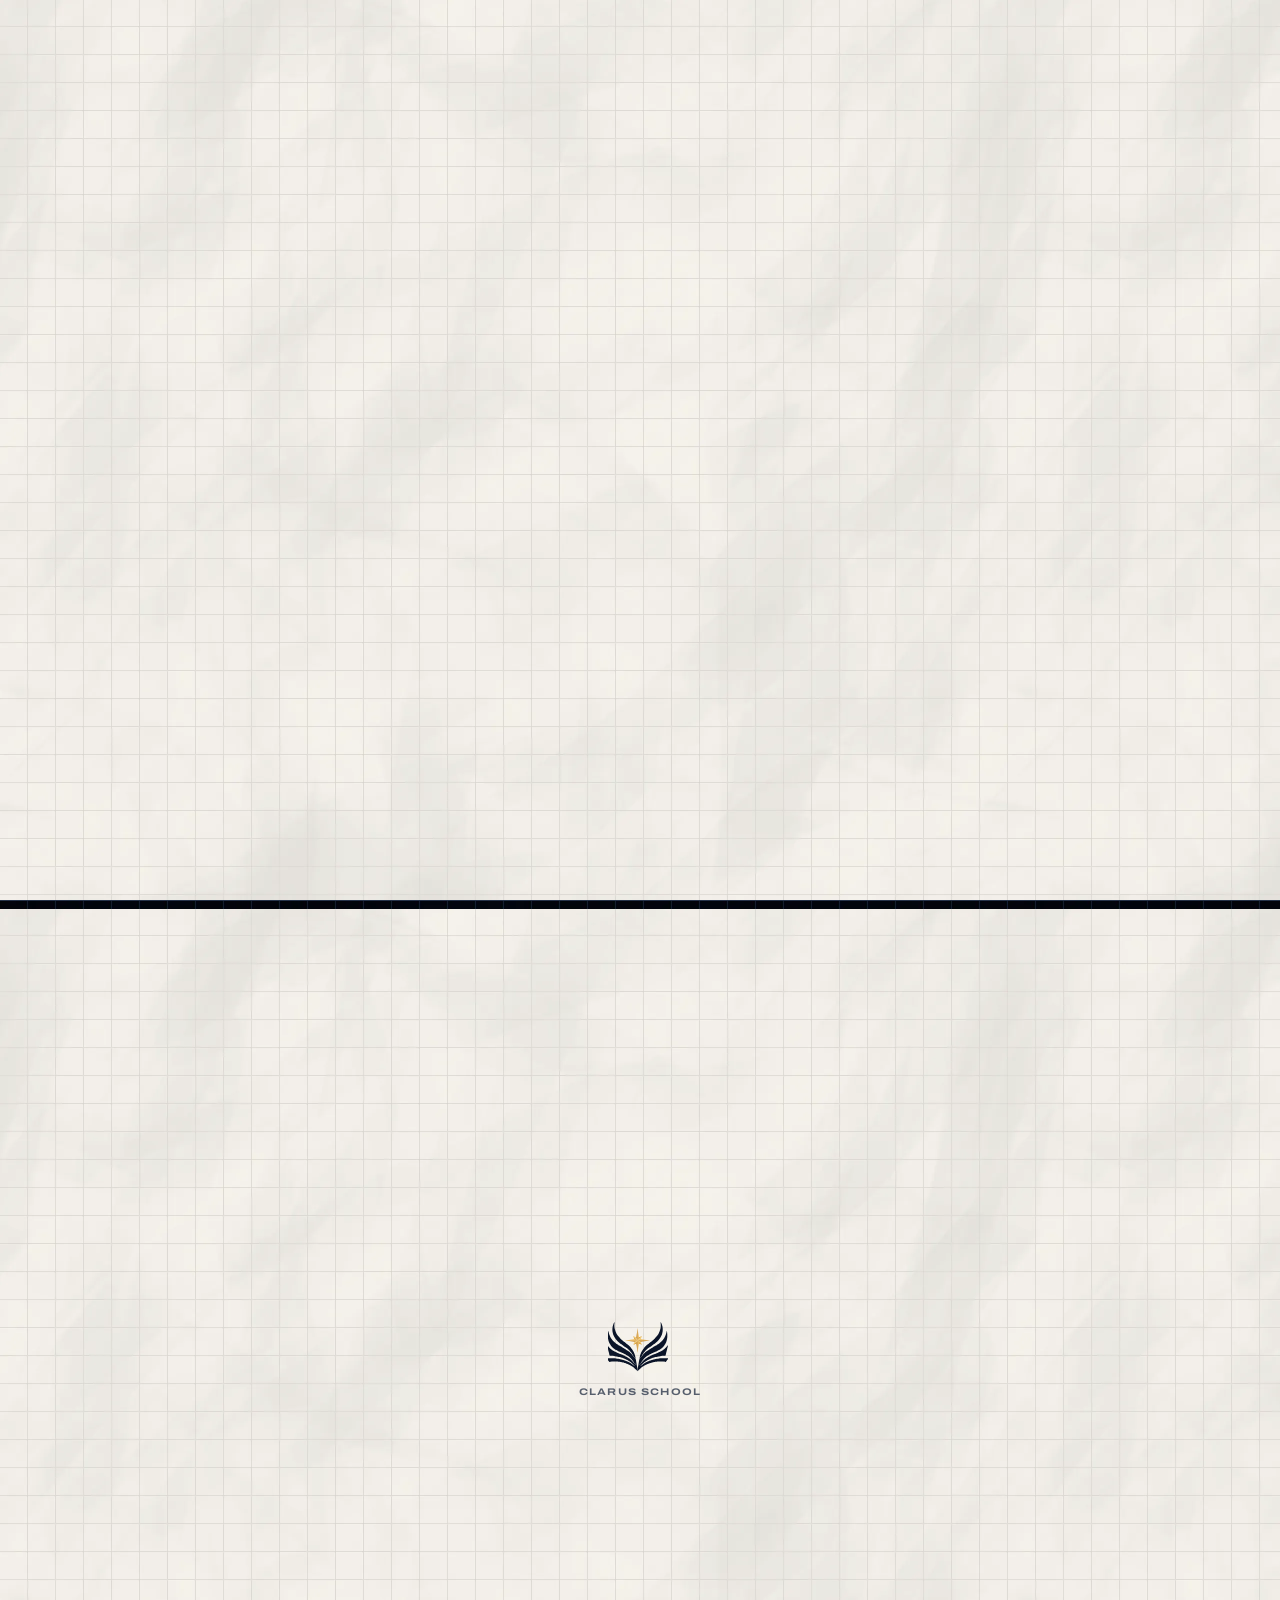
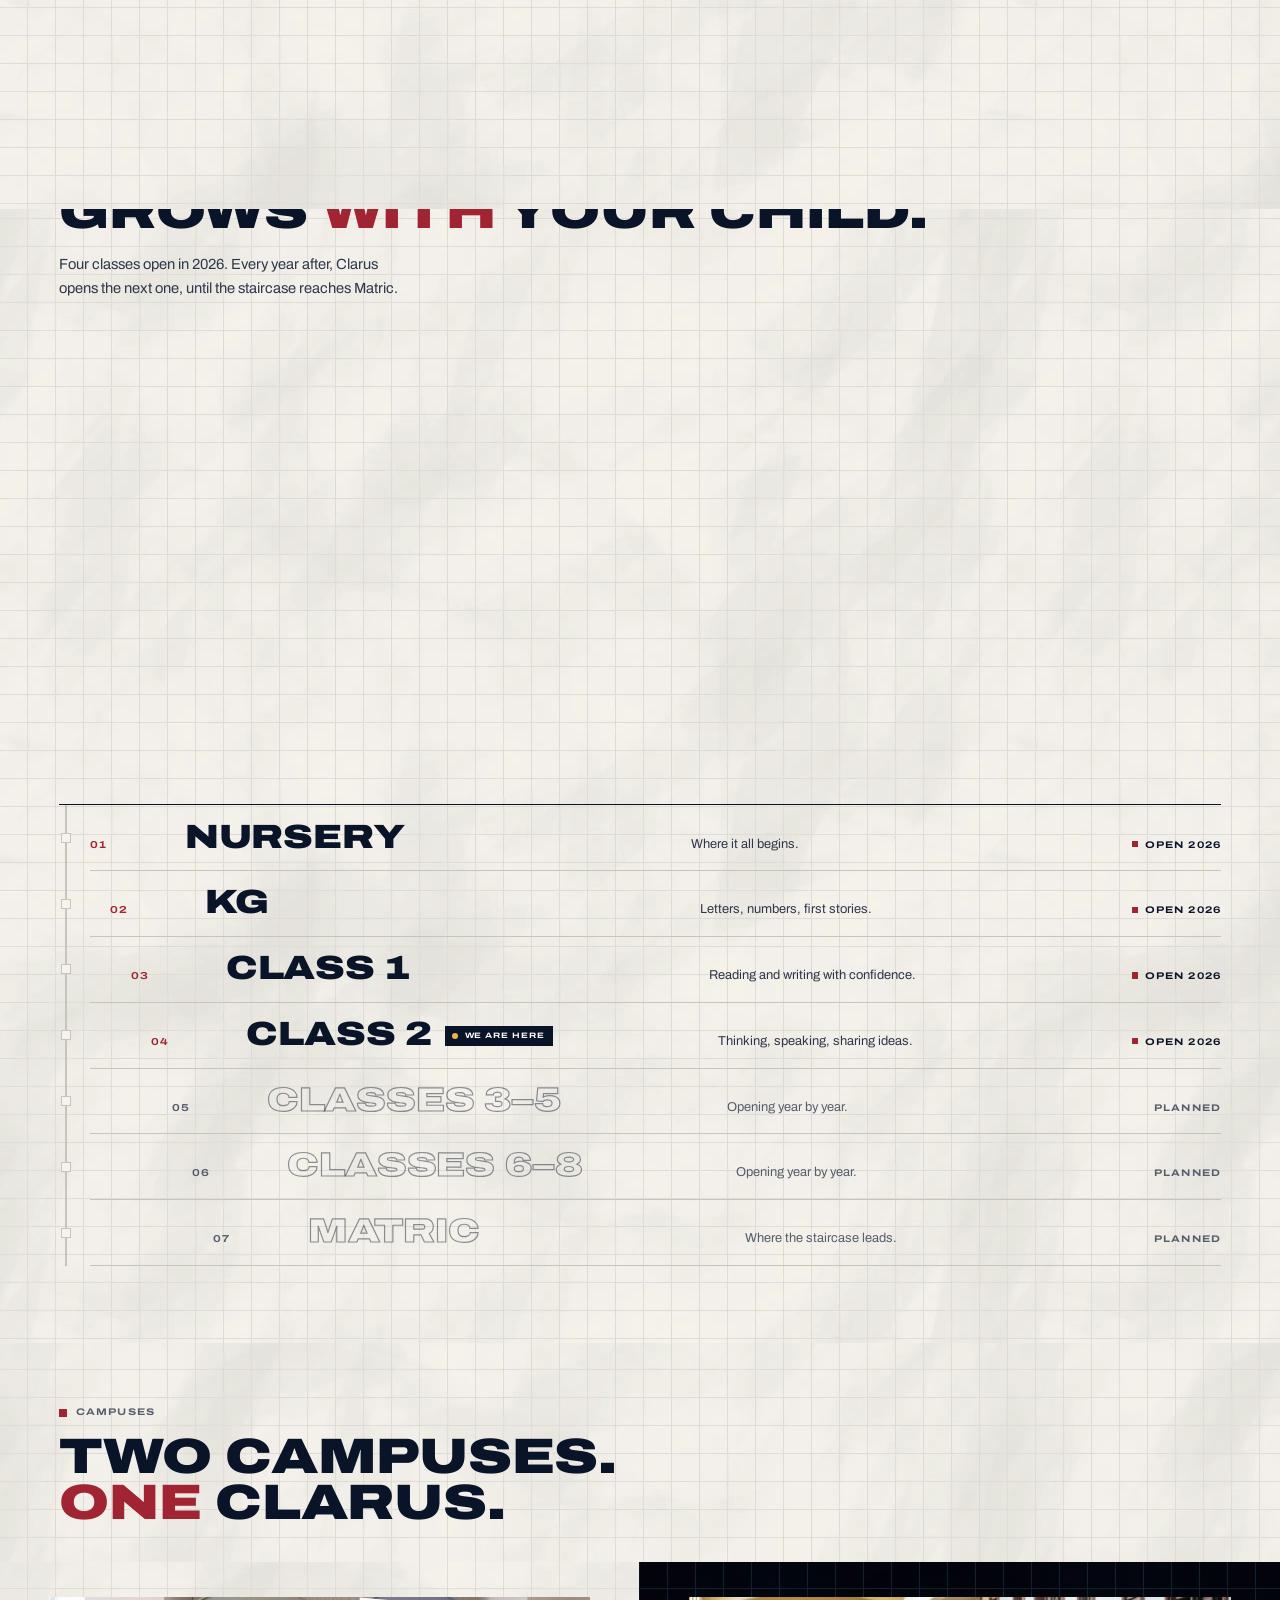
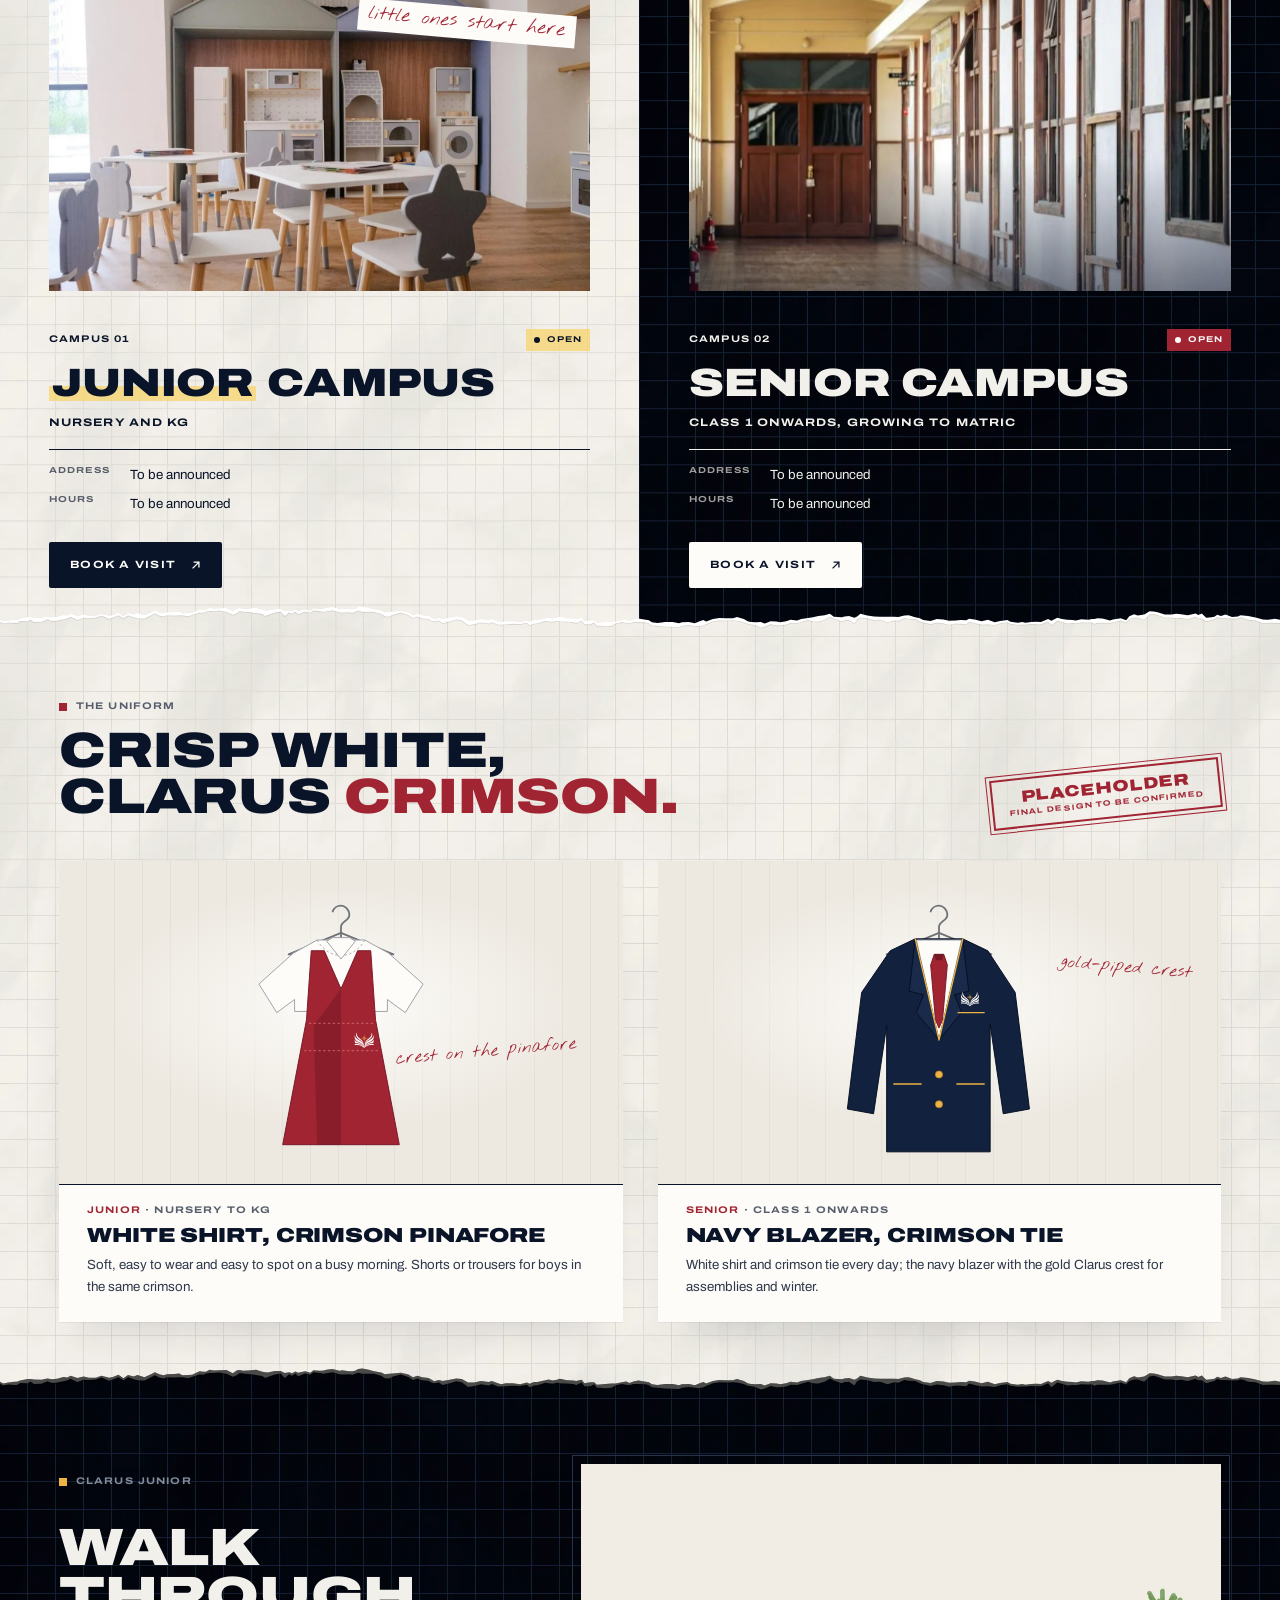
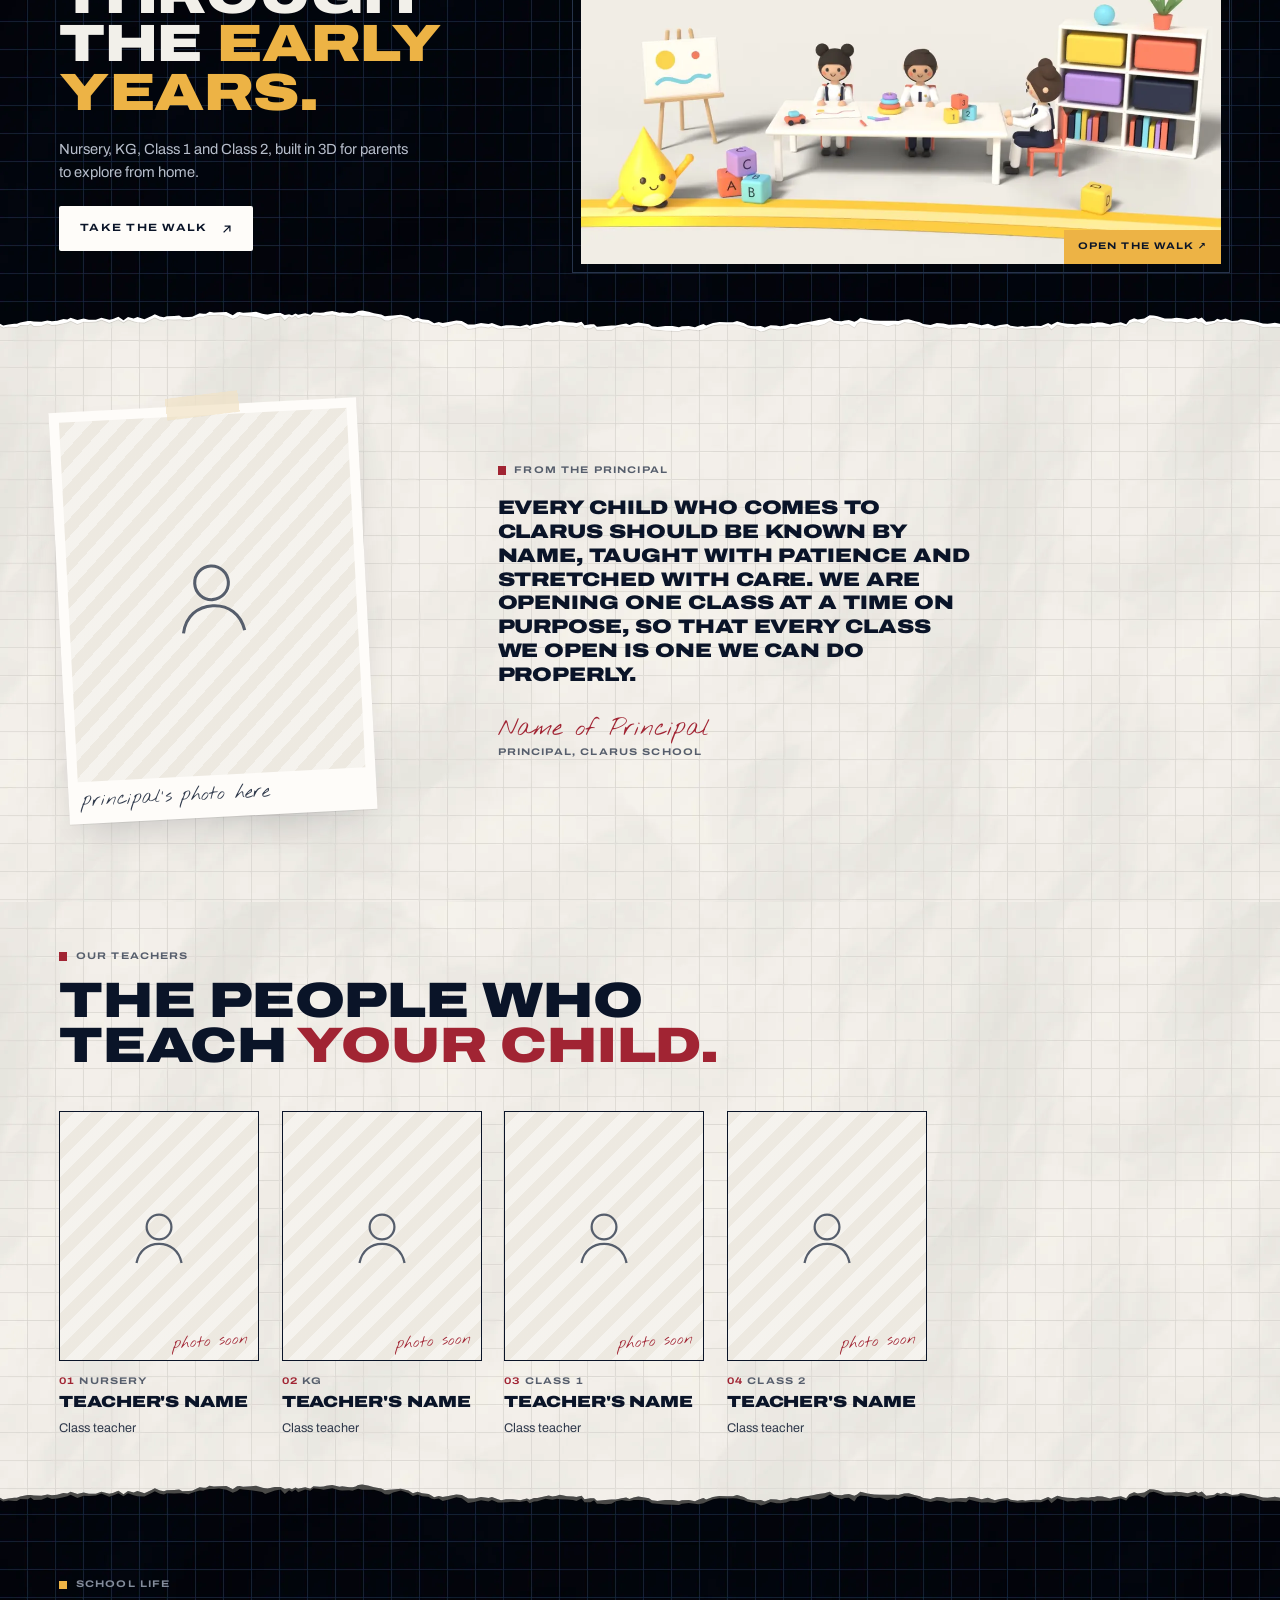
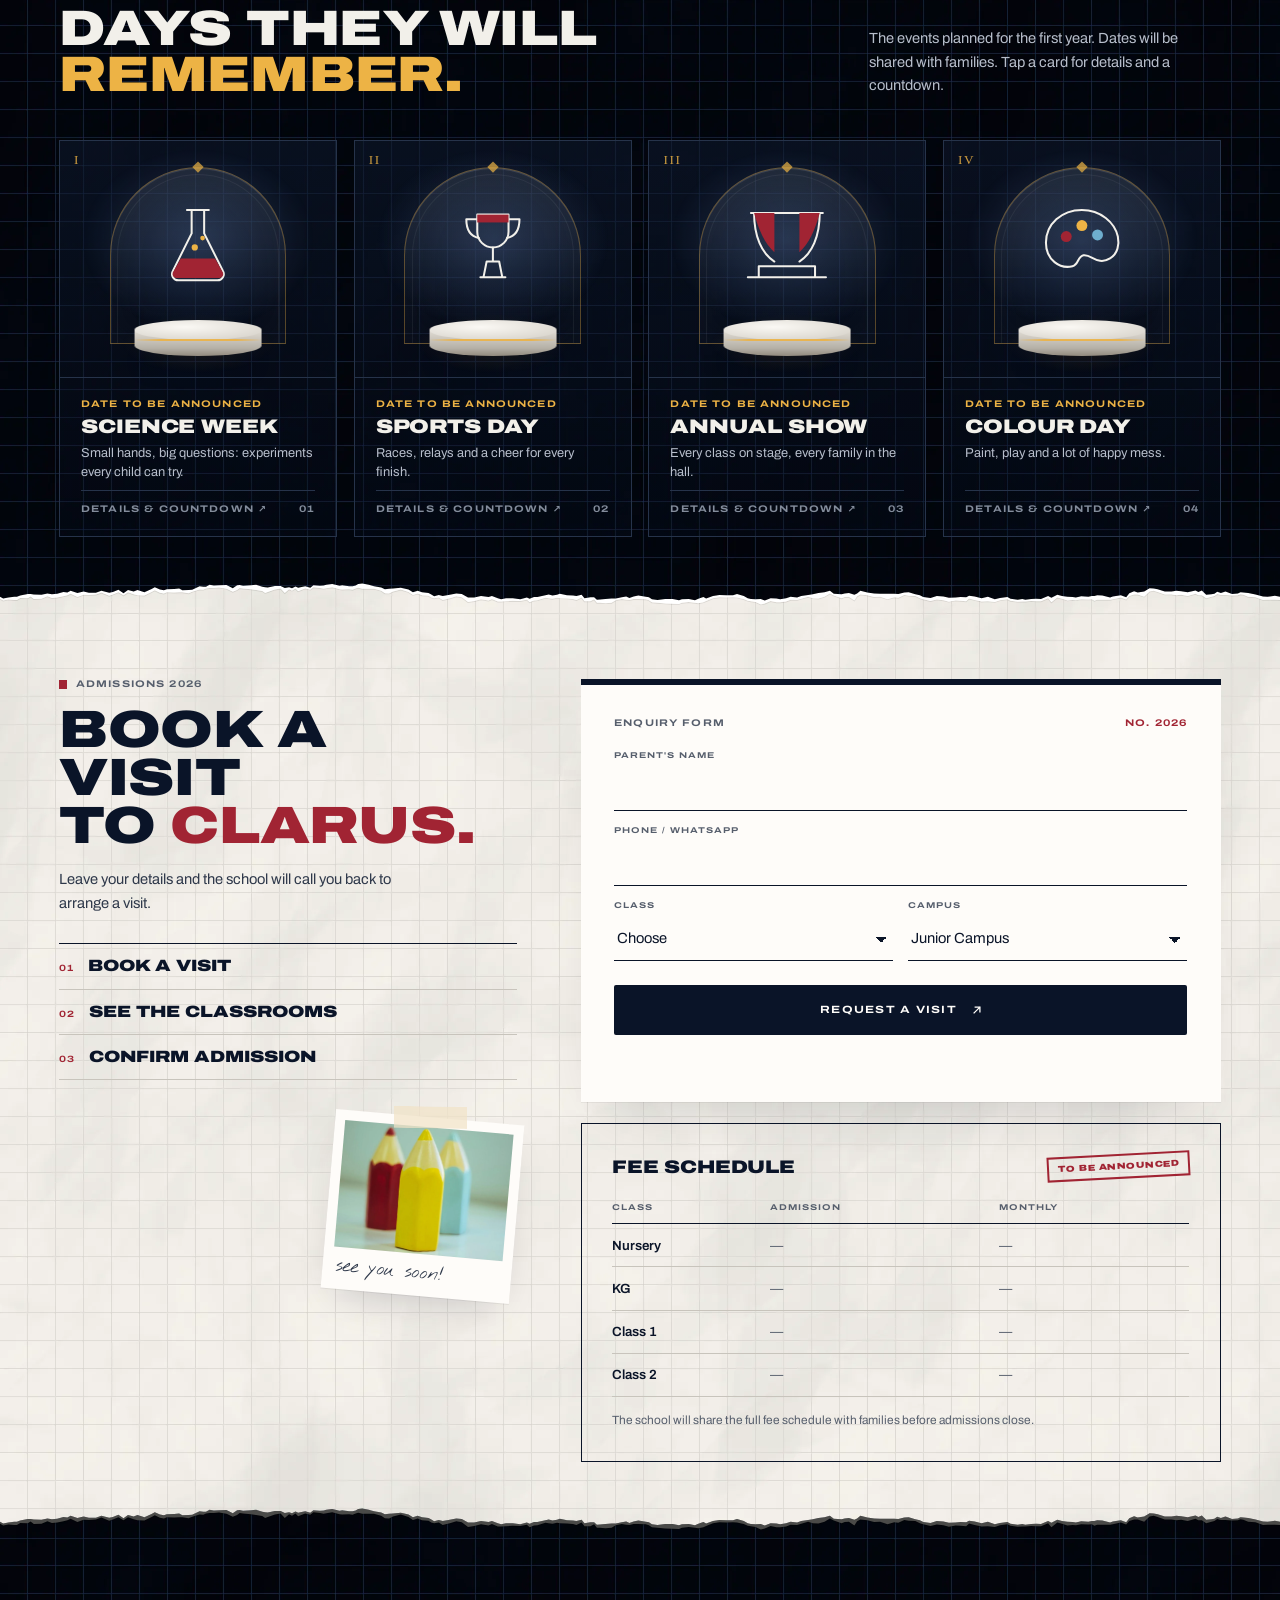
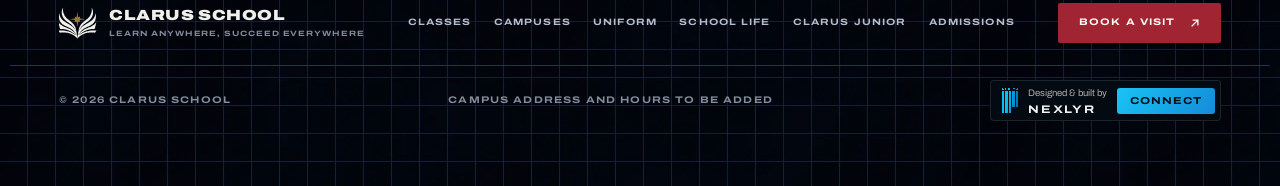
==== commit 6aa88a0f: "New link previews built around the 3D models, safe for phone and laptop crops - Main: CLARUS wordmar" ====
--- a/index.html
+++ b/index.html
@@ -14,17 +14,17 @@
 <meta property="og:url" content="https://clarus.nexlyr.solutions/">
 <meta property="og:title" content="Clarus School · Learn Anywhere, Succeed Everywhere">
 <meta property="og:description" content="Clarus School. Nursery to Class 2, opening 2026 and growing class by class to Matric. Book a campus visit.">
-<meta property="og:image" content="https://clarus.nexlyr.solutions/assets/og.jpg">
-<meta property="og:image:secure_url" content="https://clarus.nexlyr.solutions/assets/og.jpg">
+<meta property="og:image" content="https://clarus.nexlyr.solutions/assets/og.jpg?v=3">
+<meta property="og:image:secure_url" content="https://clarus.nexlyr.solutions/assets/og.jpg?v=3">
 <meta property="og:image:type" content="image/jpeg">
 <meta property="og:image:width" content="1200">
 <meta property="og:image:height" content="630">
-<meta property="og:image:alt" content="Clarus School: the CLARUS wordmark on graph paper, Learn anywhere, succeed everywhere, beside a sunlit classroom">
+<meta property="og:image:alt" content="The Clarus School: the CLARUS wordmark above a 3D model of the school, with Learn anywhere, succeed everywhere">
 <meta name="twitter:card" content="summary_large_image">
 <meta name="twitter:title" content="Clarus School · Learn Anywhere, Succeed Everywhere">
 <meta name="twitter:description" content="Clarus School. Nursery to Class 2, opening 2026 and growing class by class to Matric. Book a campus visit.">
-<meta name="twitter:image:alt" content="Clarus School: the CLARUS wordmark on graph paper, Learn anywhere, succeed everywhere, beside a sunlit classroom">
-<meta name="twitter:image" content="https://clarus.nexlyr.solutions/assets/og.jpg">
+<meta name="twitter:image:alt" content="The Clarus School: the CLARUS wordmark above a 3D model of the school, with Learn anywhere, succeed everywhere">
+<meta name="twitter:image" content="https://clarus.nexlyr.solutions/assets/og.jpg?v=3">
 <link rel="icon" href="/favicon.ico" sizes="48x48">
 <link rel="icon" href="/assets/favicon.svg" type="image/svg+xml">
 <link rel="apple-touch-icon" href="/apple-touch-icon.png">
@@ -32,7 +32,7 @@
 <meta name="application-name" content="Clarus School">
 <meta name="apple-mobile-web-app-title" content="Clarus">
 <script type="application/ld+json">
-{"@context":"https://schema.org","@type":"School","name":"Clarus School","url":"https://clarus.nexlyr.solutions/","logo":"https://clarus.nexlyr.solutions/assets/icon-512.png","image":"https://clarus.nexlyr.solutions/assets/og.jpg","slogan":"Learn anywhere, succeed everywhere","foundingDate":"2026","description":"Nursery to Class 2, growing class by class to Matric."}
+{"@context":"https://schema.org","@type":"School","name":"Clarus School","url":"https://clarus.nexlyr.solutions/","logo":"https://clarus.nexlyr.solutions/assets/icon-512.png","image":"https://clarus.nexlyr.solutions/assets/og.jpg?v=3","slogan":"Learn anywhere, succeed everywhere","foundingDate":"2026","description":"Nursery to Class 2, growing class by class to Matric."}
 </script>
 <!-- the opening plays once per visit; reduced-motion visitors skip it -->
 <script>
